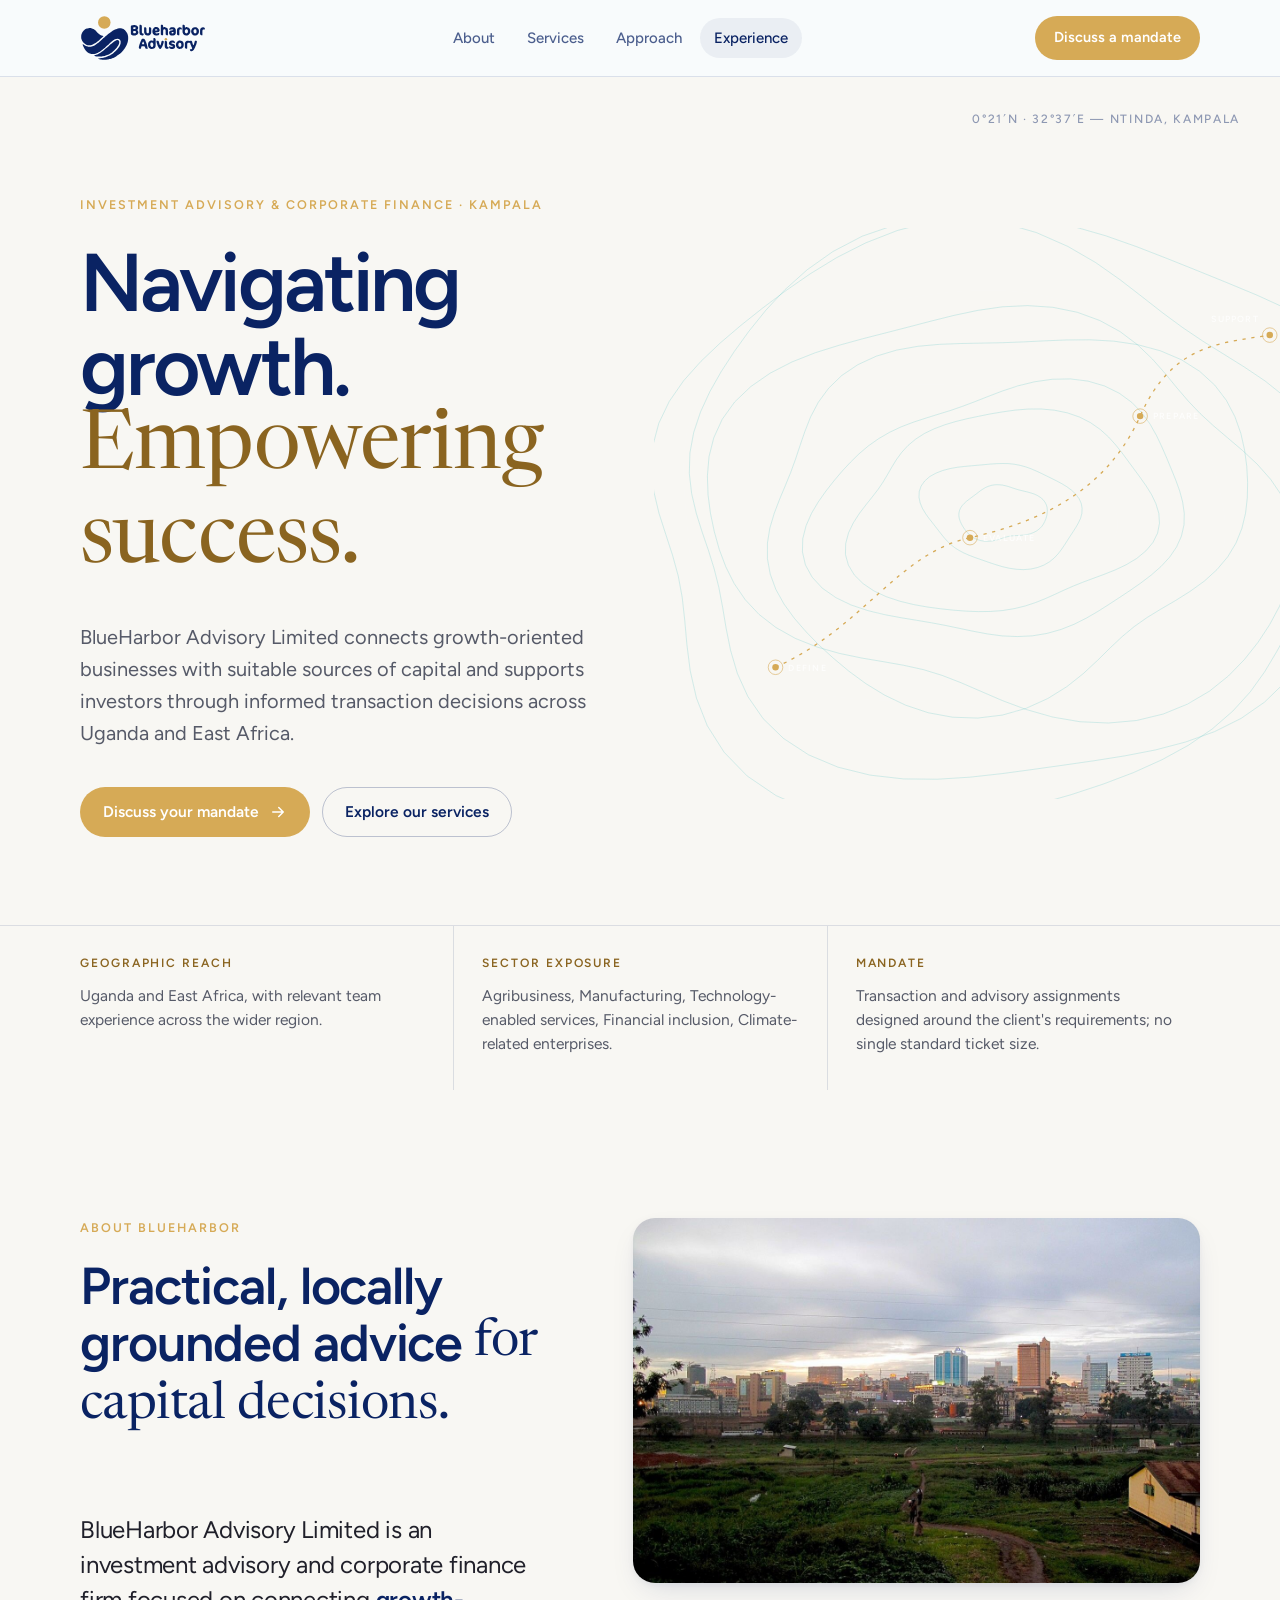
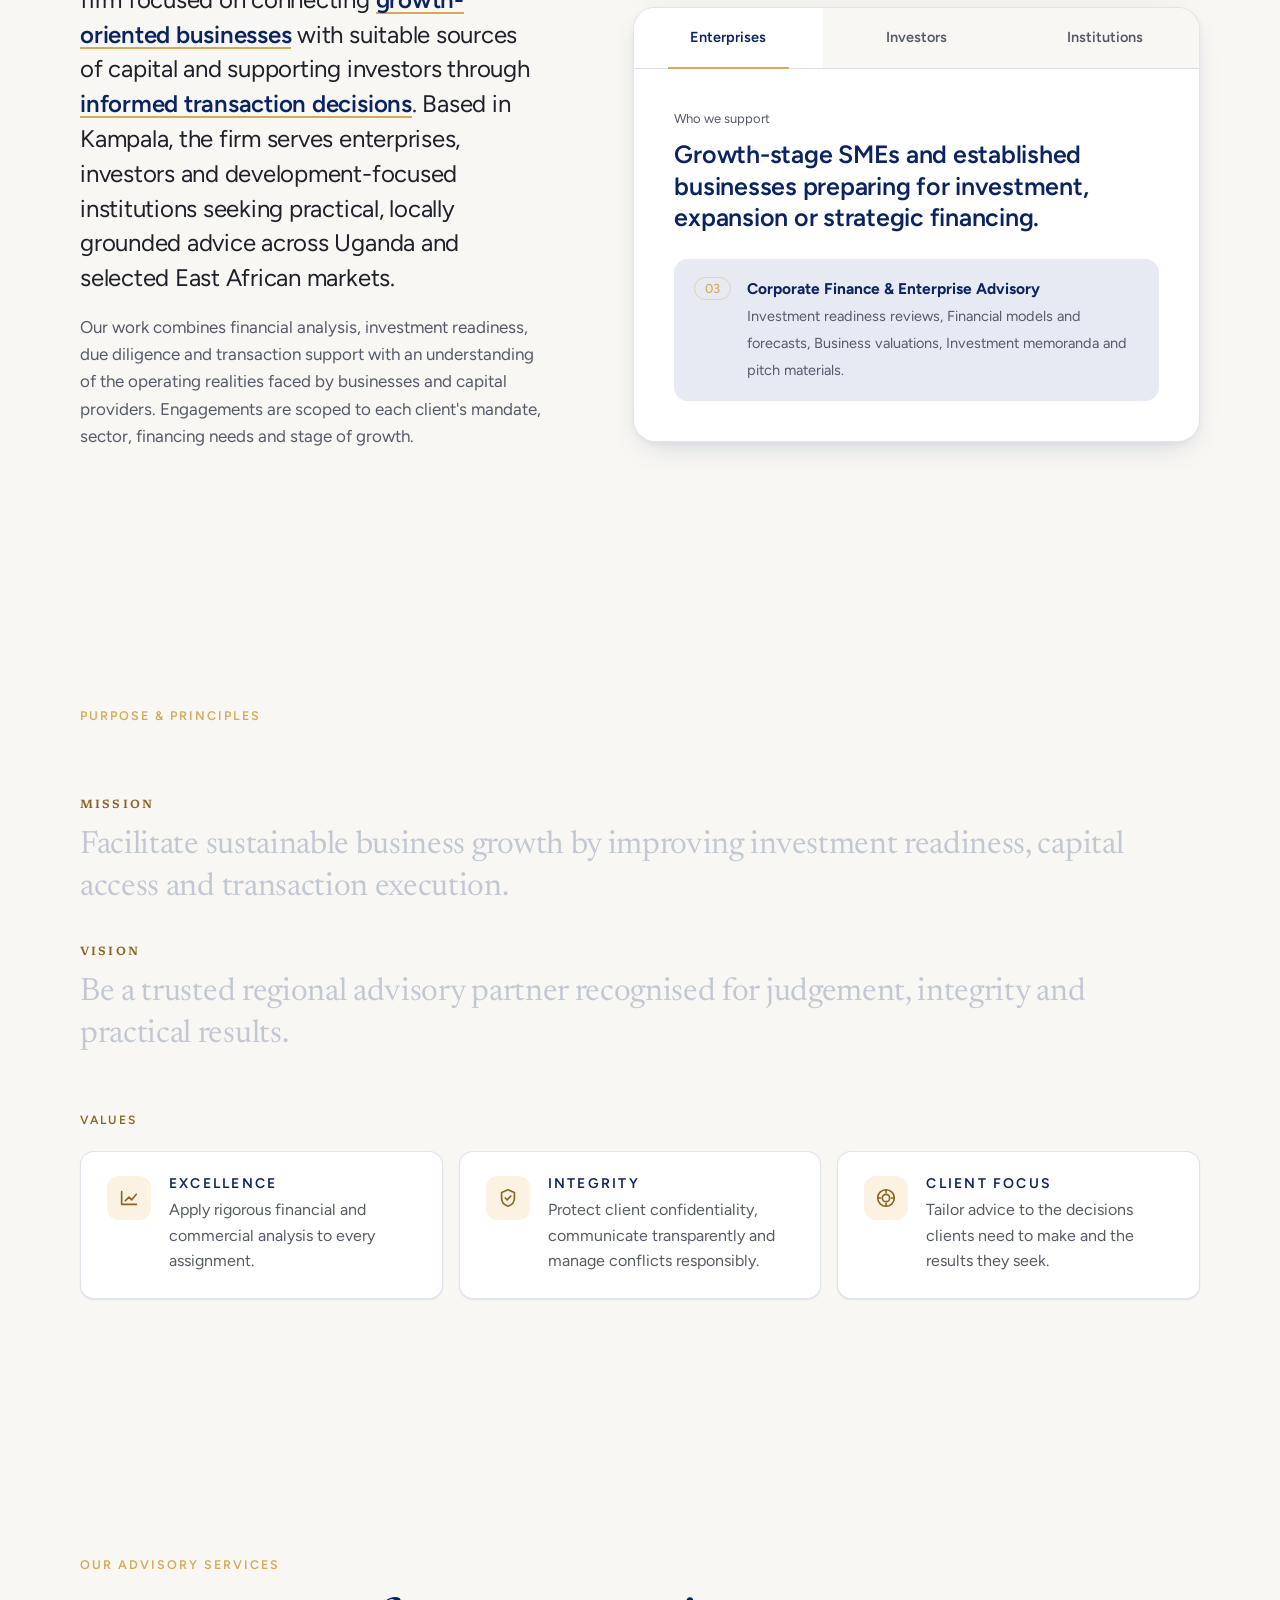
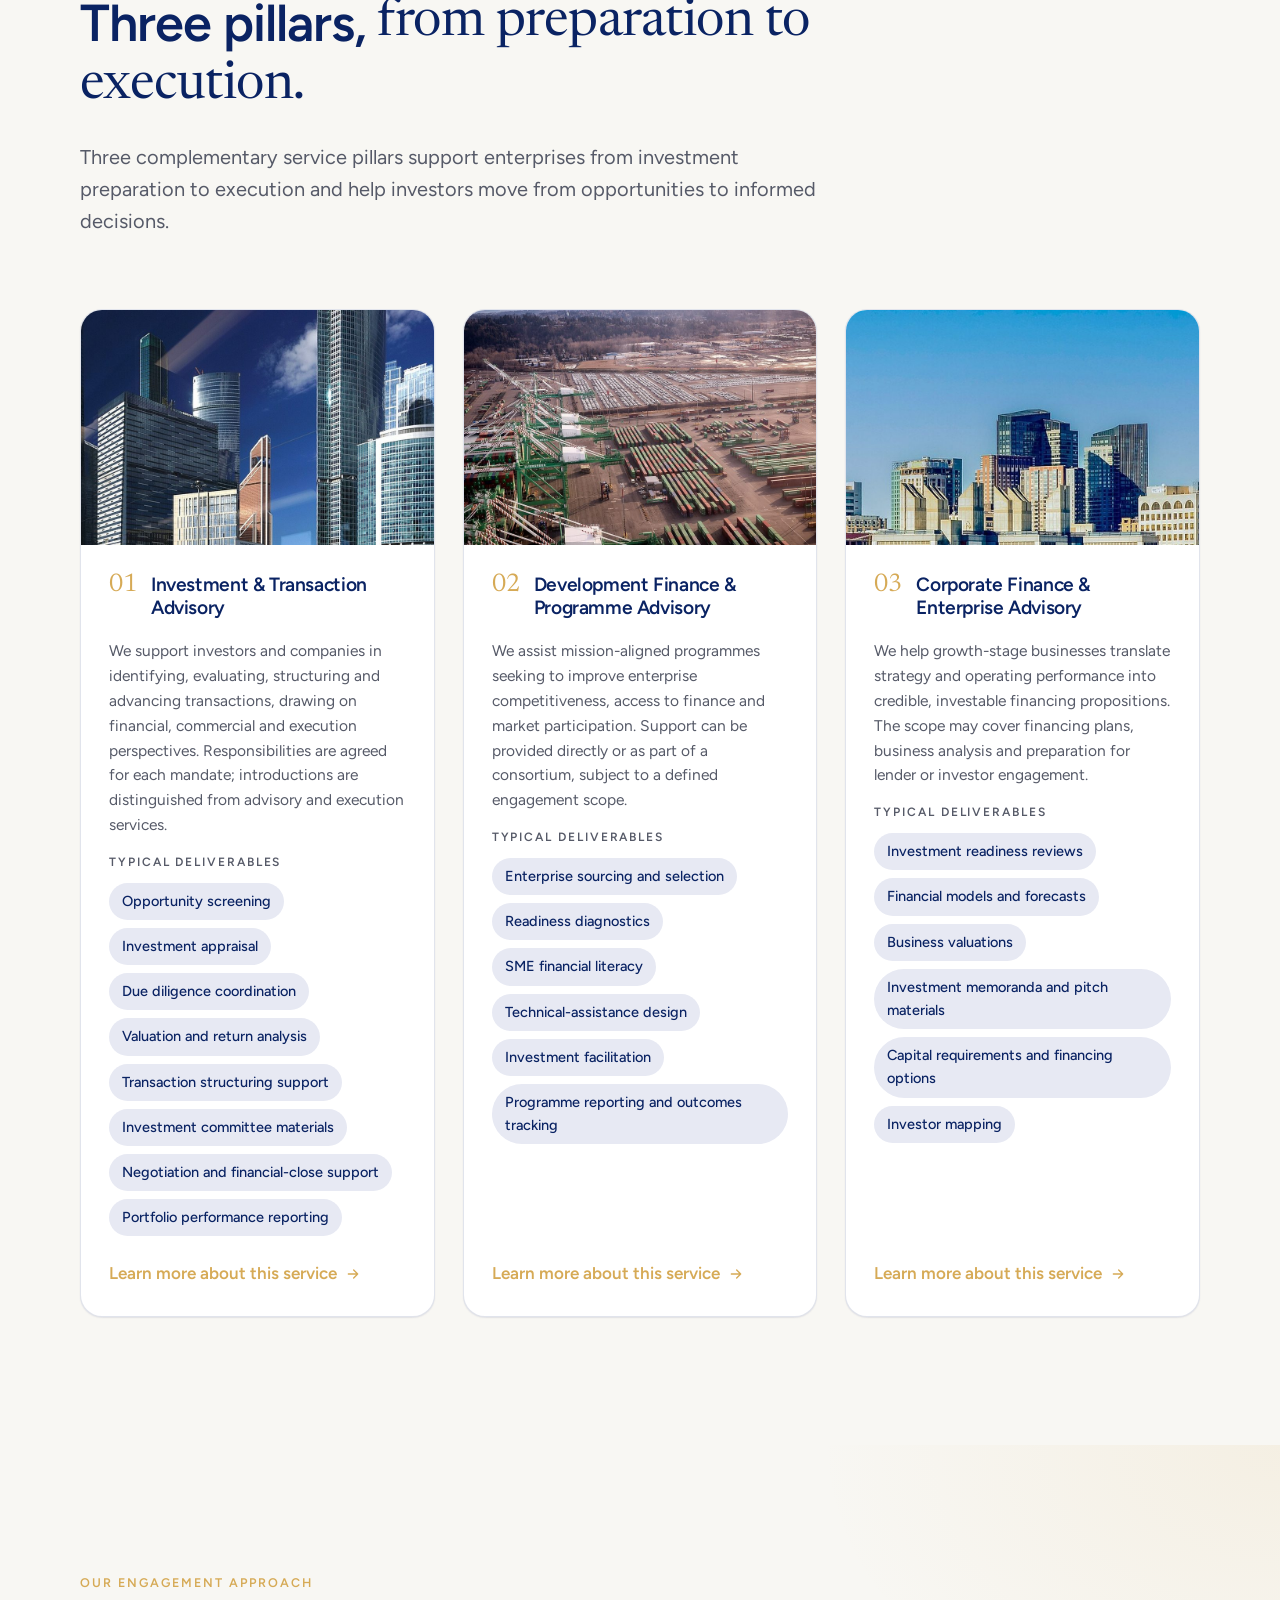
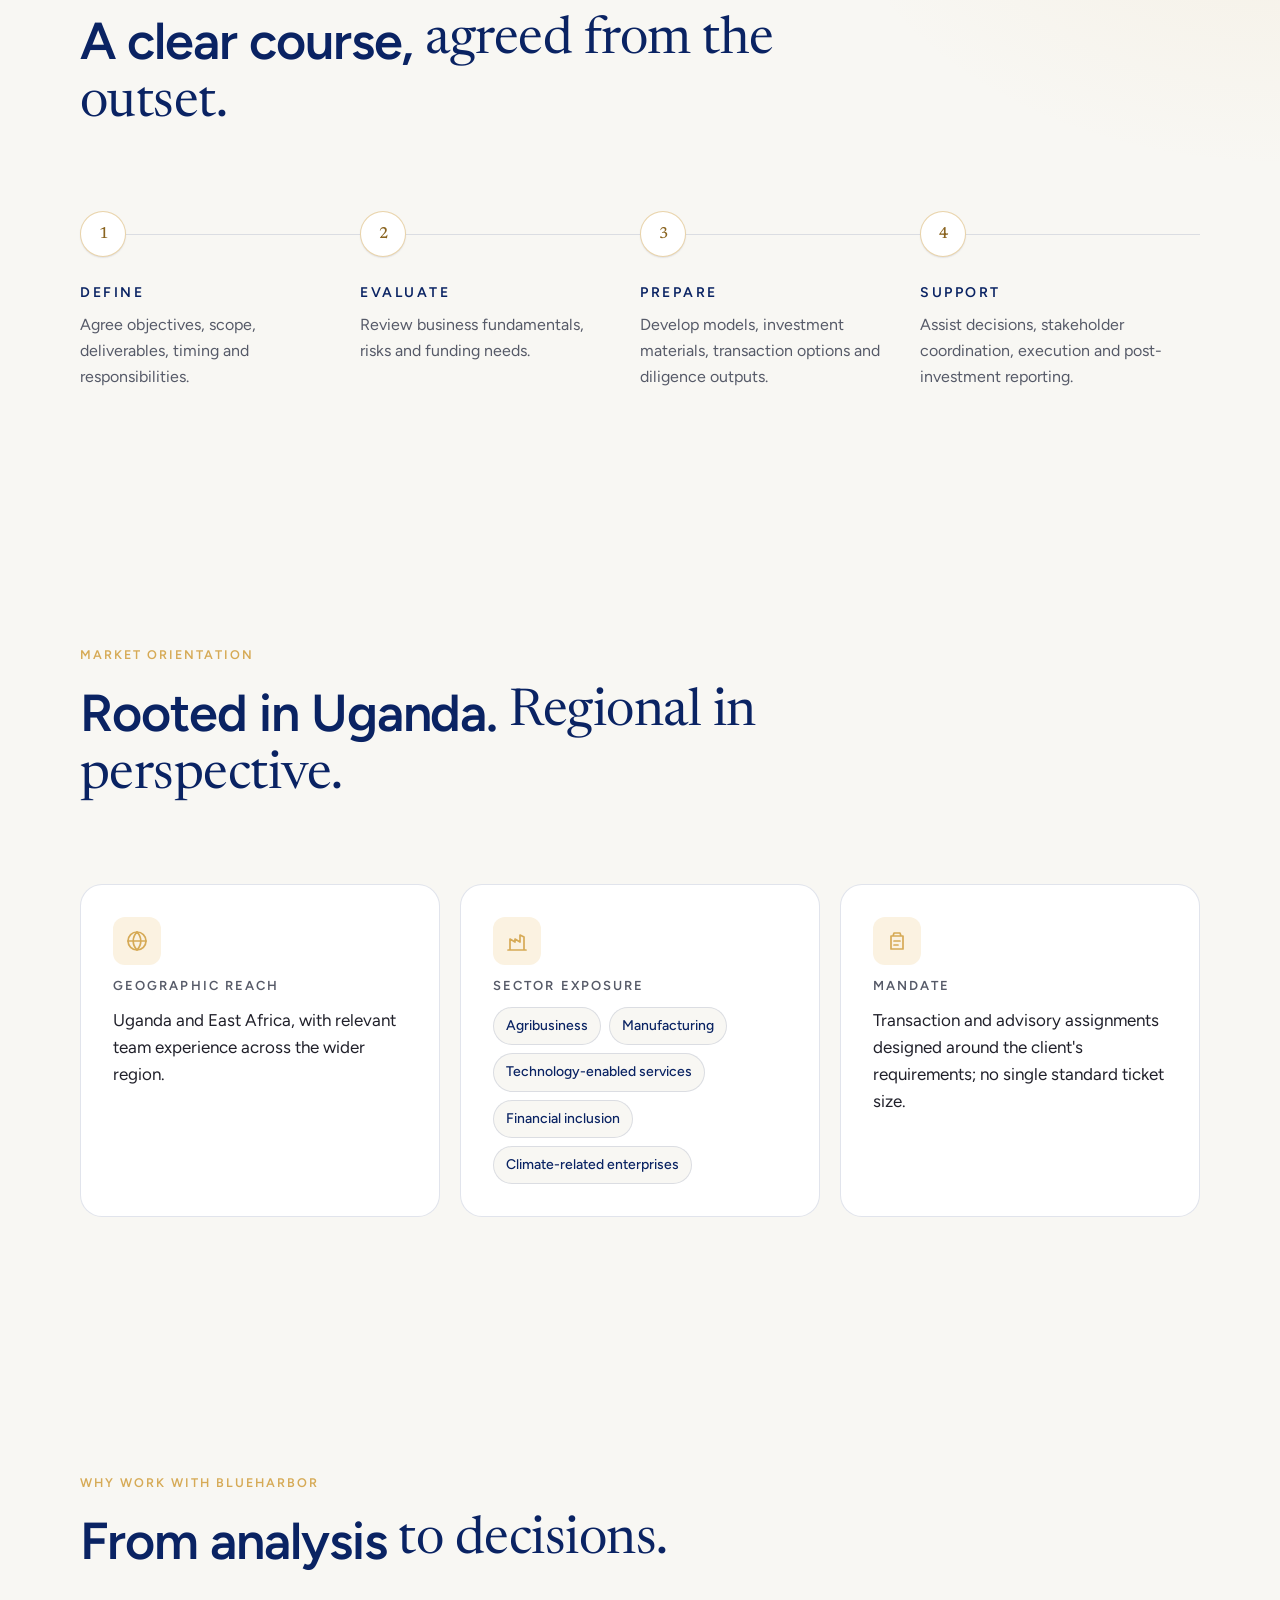
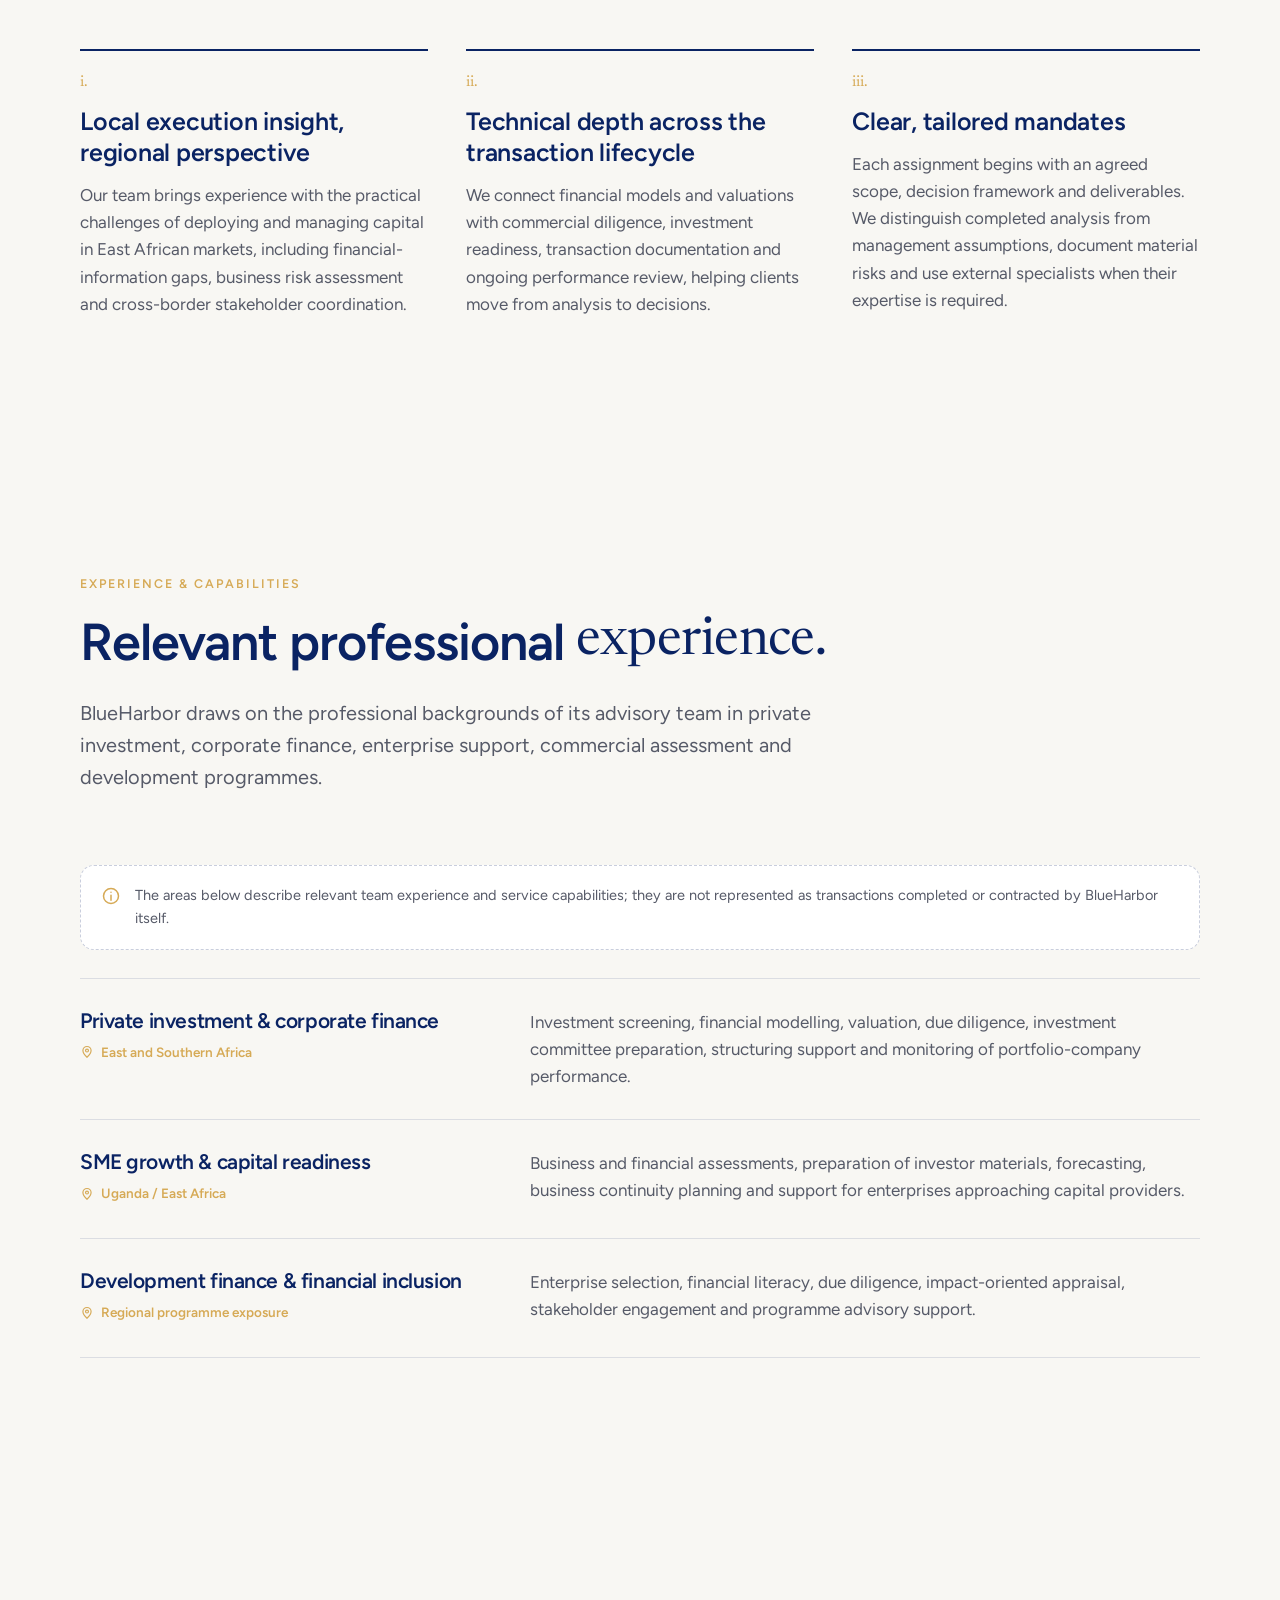
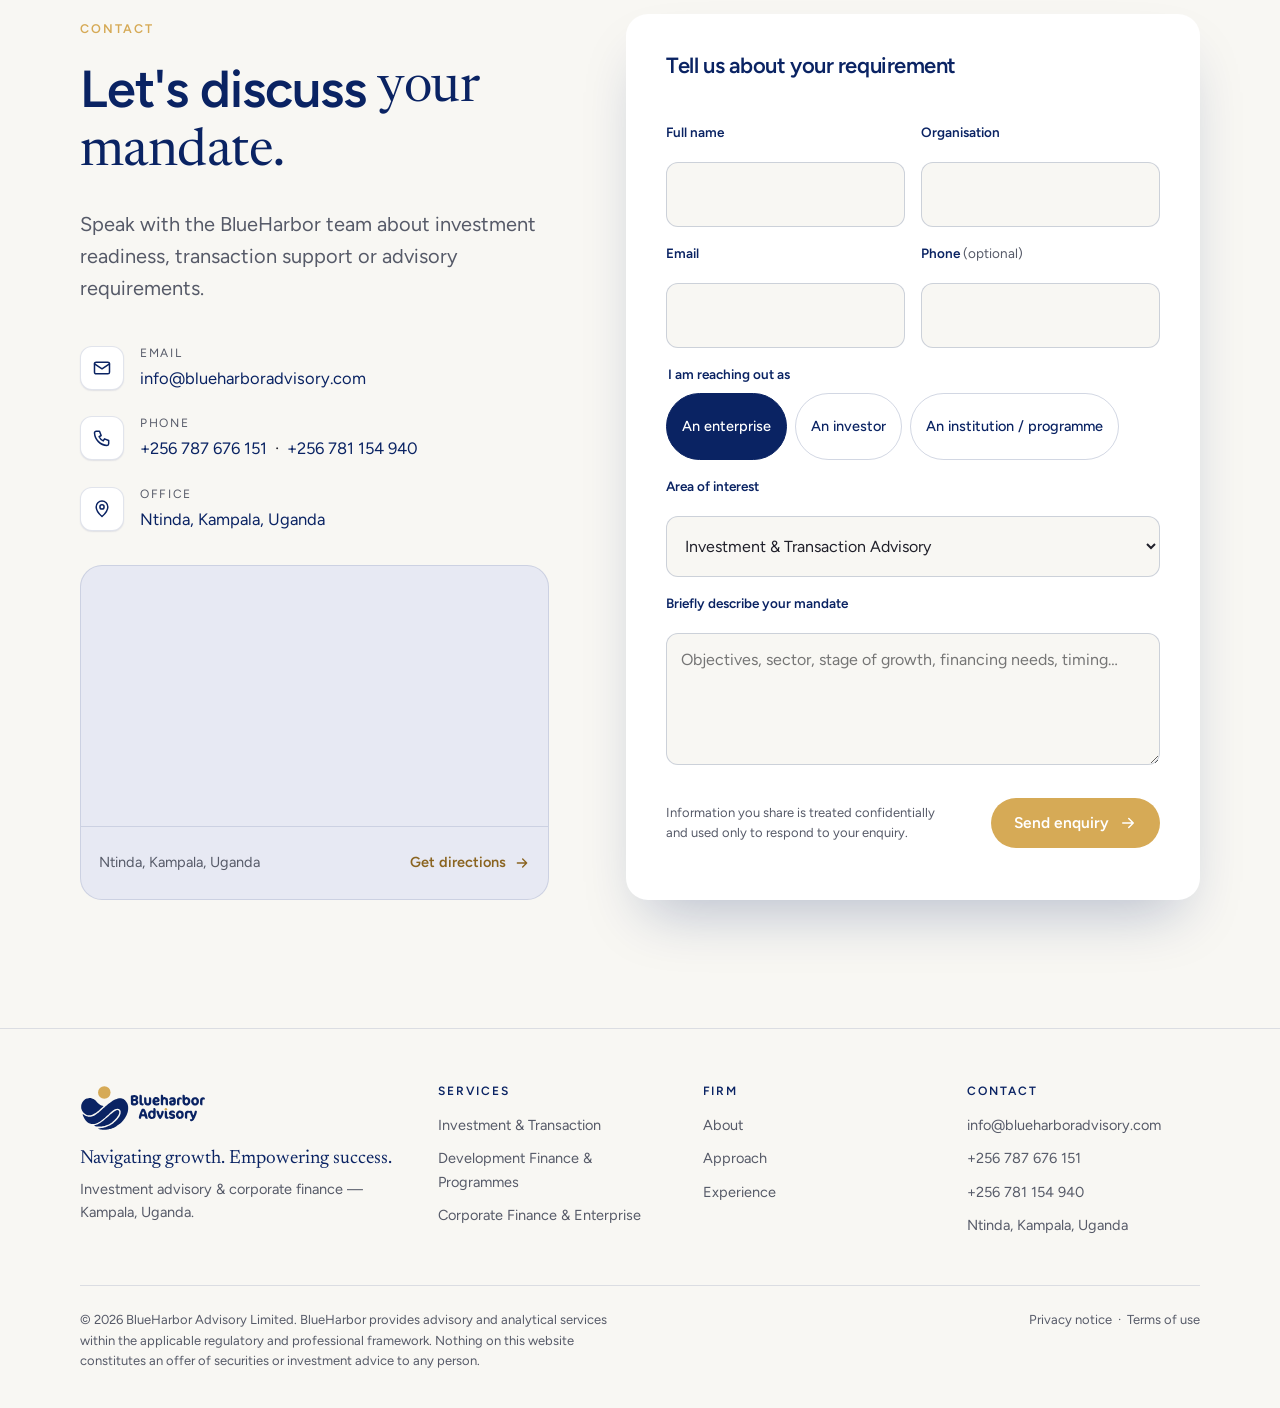
==== index.html @ 581a24ed "Show the About photo in the home page's About section too The image had only been added to /about.ht" ====
<!doctype html>
<html lang="en-UG">
<head>
<meta charset="utf-8">
<meta name="viewport" content="width=device-width, initial-scale=1, viewport-fit=cover">
<meta name="format-detection" content="telephone=no">
<title>BlueHarbor Advisory — Investment Advisory &amp; Corporate Finance, Kampala</title>
<meta name="description" content="BlueHarbor Advisory Limited connects growth-oriented businesses with suitable sources of capital and supports investors through informed transaction decisions across Uganda and East Africa.">
<link rel="canonical" href="https://blueharboradvisory.com/">
<meta name="theme-color" content="#F8F7F3">
<link rel="icon" href="/favicon.ico" sizes="32x32">
<link rel="icon" type="image/svg+xml" href="/assets/brand/favicon.svg">
<link rel="icon" type="image/png" sizes="32x32" href="/assets/brand/favicon-32.png">
<link rel="apple-touch-icon" href="/assets/brand/apple-touch-icon.png">
<link rel="manifest" href="/site.webmanifest">
<meta property="og:type" content="website">
<meta property="og:site_name" content="BlueHarbor Advisory Limited">
<meta property="og:title" content="BlueHarbor Advisory — Investment Advisory &amp; Corporate Finance, Kampala">
<meta property="og:description" content="BlueHarbor Advisory Limited connects growth-oriented businesses with suitable sources of capital and supports investors through informed transaction decisions across Uganda and East Africa.">
<meta property="og:url" content="https://blueharboradvisory.com/">
<meta property="og:image" content="https://blueharboradvisory.com/assets/brand/og-image.png">
<meta property="og:locale" content="en_UG">
<meta name="twitter:card" content="summary_large_image">
<meta name="twitter:title" content="BlueHarbor Advisory — Investment Advisory &amp; Corporate Finance, Kampala">
<meta name="twitter:description" content="BlueHarbor Advisory Limited connects growth-oriented businesses with suitable sources of capital and supports investors through informed transaction decisions across Uganda and East Africa.">
<meta name="twitter:image" content="https://blueharboradvisory.com/assets/brand/og-image.png">
<link rel="preconnect" href="https://fonts.googleapis.com">
<link rel="preconnect" href="https://fonts.gstatic.com" crossorigin>
<link href="https://fonts.googleapis.com/css2?family=Figtree:wght@400;500;600;700&family=Newsreader:ital,opsz,wght@0,6..72,400;0,6..72,500;1,6..72,400;1,6..72,500&display=swap" rel="stylesheet">
<link rel="stylesheet" href="/css/styles.css">
<script type="application/ld+json">{"@context": "https://schema.org", "@type": "FinancialService", "name": "BlueHarbor Advisory Limited", "alternateName": "BlueHarbor Advisory", "url": "https://blueharboradvisory.com/", "logo": "https://blueharboradvisory.com/assets/brand/logo-mark.svg", "image": "https://blueharboradvisory.com/assets/brand/og-image.png", "description": "BlueHarbor Advisory Limited connects growth-oriented businesses with suitable sources of capital and supports investors through informed transaction decisions across Uganda and East Africa.", "email": "info@blueharboradvisory.com", "telephone": "+256 787 676 151", "address": {"@type": "PostalAddress", "addressLocality": "Ntinda, Kampala", "addressCountry": "UG"}, "areaServed": ["Uganda", "East Africa"]}</script>
<script>document.documentElement.classList.add('js-early')</script>
</head>
<body>
<a href="#main" class="skip">Skip to content</a>
<div class="scroll-progress" aria-hidden="true"></div>
<button class="to-top" id="toTop" aria-label="Back to top"><svg viewBox="0 0 24 24" fill="none" stroke="currentColor" stroke-width="2" stroke-linecap="round" stroke-linejoin="round"><path d="M12 19V5M6 11l6-6 6 6"/></svg></button>

<header class="nav" id="nav" data-solid="false">
  <div class="container nav-inner">
    <a href="#top" class="logo" aria-label="BlueHarbor Advisory — home">
      <svg class="logo-lockup" aria-hidden="true" xmlns="http://www.w3.org/2000/svg" viewBox="101.0 31.0 867.0 316.0"><path d="M253.25 338.51C252.49 338.39 251.48 338.16 251.00 338.00C250.52 337.84 248.83 337.62 247.25 337.50C245.32 337.36 243.02 336.96 240.25 336.27C237.98 335.71 235.87 335.25 235.55 335.25C235.24 335.25 234.00 335.02 232.80 334.73C226.30 333.18 225.75 332.96 225.75 331.88C225.75 330.54 227.44 329.84 231.25 329.61C232.69 329.52 234.31 329.34 234.85 329.21C235.39 329.07 237.58 328.75 239.73 328.50C244.38 327.95 246.54 327.63 249.88 326.98C251.25 326.71 252.83 326.50 253.39 326.50C253.94 326.50 255.35 326.16 256.51 325.75C257.67 325.35 258.98 325.01 259.41 325.00C259.84 325.00 260.62 324.85 261.16 324.66C261.69 324.47 262.69 324.24 263.38 324.14C265.46 323.83 269.72 322.78 272.50 321.88C273.94 321.41 276.02 320.78 277.12 320.48C283.54 318.73 300.92 311.51 304.51 309.10C305.12 308.69 307.06 307.65 308.81 306.78C312.71 304.86 325.31 296.55 329.38 293.21C330.20 292.53 331.89 291.15 333.14 290.14C335.58 288.16 344.43 279.83 347.51 276.60C348.55 275.51 350.75 273.22 352.40 271.50C354.05 269.78 356.21 267.31 357.21 266.00C358.20 264.69 359.60 262.94 360.32 262.11C369.49 251.47 377.41 236.82 379.78 226.08C380.39 223.34 380.56 213.59 380.02 212.18C379.88 211.80 379.59 210.75 379.38 209.85C378.88 207.70 376.59 203.26 375.04 201.43C370.70 196.29 365.16 193.87 357.75 193.88C348.26 193.89 334.06 200.13 325.01 208.27C323.70 209.45 321.99 210.91 321.22 211.52C318.94 213.32 311.32 219.95 308.75 222.38C307.43 223.61 304.73 226.09 302.74 227.88C300.76 229.66 297.44 232.76 295.38 234.77C293.31 236.77 291.01 238.90 290.25 239.51C289.49 240.11 286.96 242.41 284.62 244.62C282.29 246.83 279.19 249.64 277.75 250.87C276.31 252.09 274.11 254.07 272.88 255.26C271.64 256.45 269.98 257.90 269.18 258.47C268.39 259.05 267.21 259.99 266.56 260.57C265.91 261.15 264.25 262.52 262.87 263.61C261.50 264.70 259.31 266.44 258.00 267.49C256.69 268.54 255.01 269.84 254.25 270.38C253.49 270.92 252.06 272.01 251.06 272.80C248.36 274.93 239.61 280.91 236.68 282.62C235.27 283.45 233.50 284.53 232.75 285.02C231.99 285.52 230.25 286.53 228.88 287.26C227.50 287.99 225.42 289.14 224.25 289.80C223.08 290.47 221.23 291.36 220.14 291.78C219.04 292.20 217.30 292.97 216.26 293.49C211.69 295.76 204.01 298.16 199.75 298.63C198.86 298.73 197.32 299.01 196.33 299.26C193.61 299.95 179.97 299.80 177.38 299.05C176.41 298.78 174.56 298.30 173.25 298.00C167.98 296.77 159.54 292.65 155.39 289.28C154.44 288.51 152.98 287.32 152.14 286.64C149.23 284.29 146.83 282.00 145.11 279.95C144.16 278.82 142.58 277.04 141.61 276.01C140.64 274.97 139.41 273.45 138.89 272.63C138.36 271.80 137.45 270.54 136.86 269.81C136.27 269.09 134.57 266.53 133.08 264.12C129.46 258.25 129.09 257.60 128.49 256.00C128.21 255.24 127.12 253.05 126.07 251.12C124.40 248.04 122.96 244.77 119.86 237.00C118.78 234.29 118.75 233.21 119.73 232.23C120.92 231.04 122.10 231.42 125.03 233.95C130.16 238.38 140.69 244.24 146.93 246.13C150.31 247.16 155.74 248.50 156.54 248.50C156.86 248.50 158.03 248.73 159.12 249.00C164.89 250.42 178.00 248.95 187.00 245.86C193.20 243.74 201.63 239.63 206.50 236.37C208.49 235.03 211.12 233.26 212.34 232.44C215.43 230.37 222.05 225.51 224.00 223.89C224.89 223.14 226.09 222.20 226.65 221.79C227.22 221.38 228.40 220.38 229.28 219.57C230.16 218.76 231.61 217.49 232.50 216.76C233.39 216.02 235.25 214.38 236.62 213.11C238.00 211.85 239.97 210.13 241.00 209.31C242.03 208.48 243.49 207.16 244.25 206.38C245.45 205.12 251.02 200.19 257.93 194.25C259.14 193.22 261.30 191.24 262.75 189.85C264.19 188.46 266.74 186.19 268.40 184.80C270.07 183.41 272.75 181.03 274.36 179.51C275.98 177.99 277.40 176.75 277.53 176.75C277.66 176.75 279.14 175.42 280.82 173.81C282.50 172.19 284.76 170.21 285.83 169.41C286.91 168.62 288.43 167.38 289.21 166.66C289.99 165.95 291.56 164.64 292.71 163.74C297.03 160.38 297.77 159.79 299.42 158.33C300.36 157.51 302.98 155.51 305.25 153.88C307.52 152.25 310.62 149.99 312.14 148.85C313.66 147.71 315.80 146.26 316.89 145.62C317.98 144.97 319.49 143.99 320.25 143.42C321.51 142.48 323.35 141.31 328.89 137.92C331.83 136.12 336.37 133.61 338.50 132.59C346.45 128.81 346.87 128.63 352.62 126.59C357.31 124.93 365.37 122.99 369.62 122.50C375.14 121.86 377.21 121.76 379.15 122.01C380.24 122.15 382.02 122.38 383.12 122.52C389.97 123.40 399.74 127.20 403.75 130.54C404.23 130.94 405.41 131.90 406.38 132.68C408.59 134.46 413.25 139.19 414.57 141.00C415.13 141.76 416.16 142.99 416.87 143.75C418.69 145.70 422.50 151.21 422.50 151.90C422.50 151.98 423.18 153.26 424.01 154.75C427.04 160.19 428.10 163.18 431.01 174.50C432.43 180.00 432.47 197.94 431.08 204.88C430.86 205.97 430.54 207.72 430.37 208.75C429.86 211.84 429.28 214.47 428.48 217.38C428.06 218.89 427.50 220.97 427.22 222.00C426.94 223.03 426.12 225.28 425.39 227.00C424.65 228.72 423.55 231.42 422.93 233.01C420.56 239.11 417.79 244.72 414.13 250.88C413.48 251.97 412.21 254.11 411.31 255.62C409.74 258.28 406.48 262.86 402.70 267.72C401.69 269.00 400.02 271.17 398.98 272.53C395.66 276.87 378.17 294.69 375.00 296.97C374.38 297.42 372.86 298.67 371.62 299.75C367.19 303.63 358.18 309.94 351.39 313.92C348.91 315.38 346.43 316.88 345.88 317.25C345.32 317.62 343.52 318.63 341.88 319.49C340.23 320.36 338.03 321.54 337.00 322.13C335.97 322.72 333.94 323.62 332.50 324.13C331.06 324.64 329.14 325.43 328.25 325.87C327.36 326.32 325.61 327.05 324.38 327.50C323.14 327.94 321.17 328.71 320.00 329.19C317.36 330.28 314.34 331.21 308.88 332.61C306.54 333.21 304.30 333.83 303.91 333.98C303.21 334.25 300.15 334.94 295.00 336.00C293.56 336.29 291.52 336.75 290.48 337.02C289.44 337.28 287.81 337.50 286.86 337.50C285.90 337.50 284.23 337.73 283.12 338.00C280.91 338.55 256.19 338.97 253.25 338.51Z M225.88 316.49C222.27 316.38 219.77 316.18 218.62 315.91C217.66 315.69 216.31 315.51 215.62 315.50C214.94 315.50 213.97 315.39 213.48 315.25C212.46 314.96 207.90 314.10 205.51 313.73C203.09 313.36 199.31 312.05 198.87 311.42C197.57 309.57 199.08 308.24 203.62 307.25C205.00 306.95 206.83 306.42 207.69 306.08C208.55 305.74 210.63 304.98 212.31 304.38C222.65 300.72 236.09 293.60 246.50 286.25C248.77 284.65 251.19 282.96 251.88 282.50C252.56 282.03 254.26 280.74 255.65 279.61C257.04 278.49 258.73 277.20 259.40 276.75C260.07 276.29 261.30 275.34 262.12 274.63C262.95 273.92 264.07 273.02 264.62 272.62C265.18 272.23 266.36 271.27 267.25 270.50C268.14 269.72 269.55 268.60 270.38 268.01C271.20 267.41 272.61 266.23 273.50 265.39C274.39 264.54 276.31 262.91 277.75 261.75C280.82 259.30 285.30 255.40 286.38 254.25C286.79 253.81 288.02 252.76 289.12 251.93C290.23 251.10 291.80 249.84 292.62 249.14C293.45 248.44 294.64 247.46 295.26 246.96C295.88 246.46 297.69 244.83 299.28 243.34C300.87 241.85 302.89 240.09 303.77 239.44C304.65 238.78 306.39 237.32 307.63 236.19C309.83 234.18 311.76 232.54 315.71 229.31C316.76 228.44 318.37 227.06 319.29 226.24C320.20 225.42 321.89 224.05 323.04 223.19C326.74 220.40 328.34 219.15 329.49 218.09C333.25 214.67 344.34 207.57 348.79 205.73C358.52 201.72 365.51 203.31 369.18 210.40C370.52 212.97 370.84 214.94 370.69 219.61C370.54 224.55 369.05 229.75 366.26 235.12C364.57 238.38 359.86 246.03 358.49 247.77C357.49 249.02 355.06 252.41 354.35 253.55C354.03 254.05 353.28 255.02 352.69 255.69C351.57 256.98 348.44 260.96 346.82 263.17C345.65 264.75 335.84 274.71 331.16 279.05C327.88 282.09 326.04 283.62 322.28 286.38C321.35 287.06 319.97 288.14 319.23 288.78C318.48 289.41 316.75 290.67 315.38 291.57C314.00 292.47 312.09 293.76 311.12 294.45C309.10 295.88 304.33 298.57 301.25 300.02C300.08 300.57 298.06 301.57 296.75 302.24C295.44 302.91 293.22 303.92 291.80 304.48C290.39 305.05 288.47 305.88 287.55 306.34C285.66 307.28 280.08 309.17 274.12 310.88C269.56 312.19 267.10 312.75 259.88 314.12C258.64 314.35 256.52 314.82 255.18 315.15C253.83 315.48 252.22 315.75 251.60 315.75C250.99 315.75 249.67 315.91 248.68 316.10C246.49 316.53 233.99 316.74 225.88 316.49Z M156.88 239.34C156.60 239.28 155.76 239.08 155.00 238.89C154.24 238.70 153.08 238.47 152.41 238.38C148.70 237.87 139.47 233.54 135.67 230.53C135.04 230.03 133.37 228.71 131.95 227.59C123.64 221.04 115.88 209.78 112.18 198.88C109.15 189.97 109.26 190.63 109.22 181.88C109.16 170.82 109.52 168.47 112.66 159.00C115.37 150.84 123.28 139.82 130.75 133.82C134.62 130.71 143.55 125.67 147.38 124.43C150.36 123.46 155.94 122.06 157.50 121.88C158.26 121.79 160.00 121.47 161.38 121.17C164.72 120.44 173.85 120.36 175.88 121.05C176.56 121.28 177.69 121.55 178.38 121.64C182.86 122.23 192.58 126.36 197.10 129.61C200.62 132.13 211.78 141.75 212.04 142.48C212.23 143.02 222.23 153.34 223.62 154.44C224.45 155.09 226.09 156.54 227.26 157.67C235.83 165.90 245.32 170.88 256.25 172.88C260.79 173.72 261.75 174.26 261.75 176.02C261.75 177.19 259.13 180.08 254.50 184.00C253.47 184.87 251.67 186.51 250.50 187.63C249.33 188.75 247.59 190.32 246.62 191.12C245.66 191.91 243.13 194.21 241.00 196.22C238.87 198.23 236.56 200.33 235.88 200.88C235.19 201.43 233.67 202.76 232.50 203.85C231.33 204.93 229.53 206.47 228.50 207.26C227.47 208.05 226.23 209.11 225.75 209.62C225.27 210.13 224.20 211.01 223.38 211.57C222.55 212.13 220.54 213.66 218.91 214.98C215.08 218.06 214.74 218.31 210.88 220.84C209.09 222.00 206.11 224.03 204.25 225.34C196.62 230.73 180.56 237.91 174.50 238.64C173.74 238.73 172.18 238.96 171.03 239.15C169.08 239.48 158.23 239.62 156.88 239.34Z M863.49 280.14C858.53 278.31 855.34 274.08 855.83 269.97C856.15 267.27 857.01 266.83 862.58 266.51C868.23 266.19 869.77 265.24 871.07 261.32C871.96 258.64 871.97 258.73 870.39 255.58C868.63 252.07 866.49 247.18 864.99 243.25C864.34 241.53 863.08 238.55 862.19 236.62C861.22 234.52 859.96 231.14 859.03 228.12C856.68 220.51 855.93 219.33 854.65 221.26C853.43 223.10 851.97 223.33 848.76 222.20C845.35 221.00 841.00 222.05 839.26 224.49C837.80 226.53 837.68 228.02 837.65 244.75C837.62 261.73 837.63 261.60 836.07 262.65C833.35 264.48 826.64 263.03 823.94 260.02C821.76 257.60 821.77 257.69 821.69 240.12C821.62 224.88 821.62 224.88 822.32 222.15C823.94 215.80 827.24 211.70 832.78 209.14C837.81 206.82 844.87 206.71 850.21 208.87L852.51 209.80L853.90 208.85C855.48 207.76 858.59 207.39 862.92 207.77C867.11 208.14 870.78 211.22 871.50 214.97C871.80 216.56 872.37 218.83 873.52 223.00C873.95 224.58 874.63 227.13 875.02 228.67C875.98 232.44 878.69 237.80 880.00 238.50C881.24 239.17 883.57 234.31 885.37 227.25C886.32 223.54 886.82 221.71 887.72 218.62C888.00 217.66 888.30 216.37 888.38 215.75C888.47 215.13 888.77 213.78 889.04 212.75C890.33 207.90 890.66 207.62 895.12 207.63C899.93 207.65 901.93 208.54 903.32 211.29C905.01 214.63 904.84 215.80 900.99 228.00C898.41 236.14 898.04 237.22 897.06 239.41C895.84 242.10 894.10 246.67 892.60 251.12C891.99 252.90 890.95 255.32 890.28 256.49C889.61 257.67 888.41 260.03 887.61 261.75C881.54 274.78 875.17 280.54 866.88 280.48C865.48 280.47 863.98 280.32 863.49 280.14Z M588.11 263.76C578.51 260.96 572.36 254.85 569.62 245.40C568.51 241.56 568.23 238.67 568.41 233.00C568.76 221.71 573.30 213.45 581.50 209.14C586.54 206.49 594.39 205.77 599.00 207.53C604.96 209.81 605.25 209.41 605.25 198.73C605.25 191.74 605.37 190.92 606.54 190.16C608.70 188.76 615.11 190.05 617.75 192.42C621.27 195.59 621.57 199.19 620.98 231.38C620.74 244.75 620.44 246.90 618.14 252.11C616.56 255.68 612.80 259.61 609.10 261.54C603.73 264.35 593.74 265.41 588.11 263.76Z M727.75 264.25C720.44 263.29 714.80 259.49 713.74 254.84C713.21 252.53 713.01 248.21 713.39 247.31C714.07 245.66 715.38 245.69 718.79 247.41C721.08 248.56 722.26 248.90 727.18 249.78C733.85 250.97 738.52 249.56 738.49 246.38C738.48 245.14 736.90 243.29 735.54 242.90C733.81 242.41 730.42 241.67 728.70 241.39C719.40 239.92 714.40 236.59 712.36 230.50C710.47 224.84 712.39 218.04 717.24 213.30C720.31 210.30 721.54 209.57 726.25 207.98C733.51 205.53 741.31 205.97 747.32 209.17C751.71 211.51 754.12 216.13 753.68 221.36C753.42 224.57 752.43 225.25 749.80 224.05C746.89 222.72 744.93 222.02 743.12 221.65C742.16 221.46 740.53 221.11 739.50 220.88C733.69 219.56 727.23 222.31 728.47 225.56C728.97 226.85 731.88 228.08 735.39 228.49C739.84 229.02 743.23 230.00 747.14 231.91C755.67 236.06 757.79 248.44 751.42 256.89C747.10 262.63 737.67 265.56 727.75 264.25Z M782.25 264.32C771.86 262.51 763.46 254.74 760.96 244.62C760.23 241.67 760.15 231.25 760.83 227.80C762.35 220.11 768.17 212.51 775.12 209.12C782.98 205.28 794.33 205.72 801.35 210.13C811.82 216.71 815.90 228.66 812.84 243.84C810.90 253.49 803.36 261.57 794.49 263.51C790.26 264.44 784.93 264.79 782.25 264.32Z M650.41 263.72C646.97 263.22 643.33 259.38 640.00 252.74C639.27 251.30 638.13 249.15 637.46 247.95C636.79 246.76 635.78 244.58 635.23 243.11C634.68 241.63 634.06 240.10 633.85 239.71C633.49 239.00 632.39 235.89 629.49 227.38C628.07 223.21 627.24 219.99 626.63 216.25C626.46 215.22 626.17 213.52 625.99 212.48C625.62 210.31 625.98 209.13 627.33 208.14C628.42 207.34 635.46 207.40 637.57 208.22C640.88 209.52 643.09 212.67 643.73 217.00C644.17 219.99 644.99 223.26 647.38 231.50C648.67 235.95 650.81 240.00 651.88 240.00C652.96 240.00 655.31 235.83 656.16 232.40C656.36 231.56 656.97 229.47 657.50 227.75C659.16 222.39 660.02 219.20 660.39 217.00C660.59 215.83 660.92 214.14 661.12 213.25C661.32 212.36 661.49 211.34 661.50 211.00C661.51 209.16 663.23 207.87 665.96 207.63C671.08 207.20 674.97 208.62 675.98 211.31C676.45 212.56 676.40 217.91 675.90 220.12C673.06 232.57 664.67 252.05 658.70 260.05C655.73 264.03 654.93 264.39 650.41 263.72Z M558.46 263.38C551.89 262.27 549.04 259.48 548.49 253.60C548.04 248.90 546.69 246.94 543.68 246.63C540.06 246.25 524.40 246.59 523.68 247.07C522.84 247.62 522.06 249.11 521.87 250.54C521.79 251.14 521.51 252.69 521.25 254.00C520.99 255.31 520.66 256.99 520.51 257.75C519.66 262.10 518.15 263.35 513.76 263.35C509.75 263.34 507.86 262.44 506.31 259.79C505.06 257.66 505.14 251.82 506.48 246.35C508.47 238.29 509.50 234.61 510.39 232.38C510.89 231.14 512.00 228.04 512.86 225.50C514.85 219.63 515.71 217.46 518.32 211.75C524.27 198.74 523.64 199.94 526.33 196.57C528.72 193.58 529.70 193.29 535.88 193.70C540.60 194.02 541.60 194.42 544.39 197.06C545.56 198.17 546.90 199.72 547.37 200.52C549.00 203.30 553.88 214.97 555.62 220.25C556.23 222.11 557.35 225.38 558.10 227.52C558.84 229.67 559.75 232.70 560.10 234.27C560.80 237.34 561.35 239.40 562.38 242.75C563.15 245.29 563.94 248.92 564.27 251.50C564.40 252.53 564.72 254.22 564.98 255.25C566.18 259.95 566.19 261.50 565.05 262.56C563.73 263.78 562.08 263.99 558.46 263.38Z M696.38 263.51C690.63 262.67 685.59 258.07 684.16 252.38C683.08 248.02 683.08 212.54 684.16 210.32C686.08 206.41 694.29 208.03 697.43 212.94C699.38 216.00 699.32 215.46 699.42 231.12C699.51 246.28 699.54 246.76 700.23 247.91C700.80 248.84 703.73 250.15 706.09 250.53C708.97 250.99 709.38 251.59 709.37 255.38C709.35 259.53 708.16 261.72 705.25 262.98C703.82 263.59 698.97 263.88 696.38 263.51Z M598.60 250.23C600.03 249.83 602.07 247.67 603.13 245.44C604.87 241.79 605.24 232.28 603.80 228.55C601.64 222.97 598.67 220.64 593.75 220.63C588.69 220.62 585.70 223.88 584.27 230.95C583.78 233.34 584.20 239.01 584.97 240.44C585.12 240.72 585.54 241.78 585.91 242.79C587.15 246.25 589.74 249.03 592.72 250.13C593.83 250.54 597.27 250.59 598.60 250.23Z M791.87 248.88C795.30 247.18 797.36 242.57 797.30 236.70C797.19 225.77 794.47 221.96 786.50 221.58C781.66 221.35 779.77 222.72 777.94 227.77C775.52 234.49 776.77 243.71 780.58 247.15C782.85 249.21 783.83 249.53 787.62 249.45C790.26 249.39 791.06 249.28 791.87 248.88Z M539.37 232.24C542.99 231.71 543.07 230.92 540.26 223.64C539.73 222.26 538.87 219.79 538.35 218.16C535.79 210.13 534.15 210.66 530.24 220.75C526.69 229.89 526.61 231.78 529.76 232.24C531.76 232.53 537.36 232.53 539.37 232.24Z M563.75 172.32C551.07 170.14 545.04 164.80 542.22 153.25C541.52 150.38 541.52 150.38 541.49 134.71C541.47 117.86 541.49 117.59 542.76 116.36C543.54 115.62 543.54 115.62 546.96 115.63C551.04 115.63 552.69 116.22 554.92 118.44C557.46 120.99 557.35 120.31 557.52 134.62C557.66 146.22 557.71 147.28 558.20 149.32C559.55 154.88 561.78 157.04 566.38 157.21C570.11 157.35 572.06 156.08 573.79 152.38C574.61 150.62 574.61 150.62 574.74 134.25C574.90 115.89 574.82 116.61 576.69 115.83C578.27 115.17 583.53 115.46 585.14 116.30C587.15 117.35 588.88 119.07 589.80 120.95C590.62 122.61 590.62 122.61 590.62 137.37C590.62 153.50 590.63 153.40 588.76 158.85C586.62 165.08 579.77 170.83 573.40 171.77C572.42 171.92 570.95 172.14 570.12 172.26C568.62 172.49 564.92 172.53 563.75 172.32Z M623.25 172.24C610.03 170.11 601.51 162.58 598.88 150.69C598.07 147.05 598.45 138.20 599.58 134.23C601.07 128.99 602.13 126.88 605.01 123.38C614.49 111.86 633.27 110.95 642.86 121.55C644.54 123.41 647.14 128.36 647.37 130.16C647.45 130.83 647.69 132.07 647.89 132.93C648.57 135.85 647.87 140.54 646.36 143.15C644.35 146.65 638.89 149.30 633.03 149.63C631.71 149.71 629.84 149.88 628.88 150.02C627.91 150.16 625.33 150.36 623.12 150.48C617.45 150.78 616.33 151.39 617.38 153.60C619.95 159.01 633.82 159.88 641.53 155.13C644.98 153.00 646.43 154.27 646.19 159.21C645.91 165.05 642.23 169.34 636.25 170.82C630.59 172.21 626.11 172.70 623.25 172.24Z M829.75 172.31C818.36 171.41 809.36 163.49 806.01 151.43C805.21 148.54 805.12 100.82 805.91 99.46C807.09 97.44 810.79 96.98 814.92 98.34C819.51 99.85 821.16 103.00 821.47 110.88C821.74 117.54 821.97 117.78 826.38 116.04C831.13 114.16 832.80 113.89 836.90 114.37C845.11 115.33 850.68 119.15 855.47 127.10C860.86 136.05 860.67 147.53 854.93 158.88C852.06 164.55 843.68 170.90 838.12 171.61C837.44 171.69 836.37 171.87 835.75 171.99C834.37 172.27 831.27 172.44 829.75 172.31Z M888.25 172.24C883.67 171.79 882.32 171.34 877.38 168.61C871.43 165.34 866.57 158.07 864.90 149.96C864.16 146.34 864.70 138.21 866.00 133.62C869.24 122.13 877.25 115.55 889.33 114.46C900.98 113.41 909.29 117.80 915.44 128.24C919.66 135.41 919.30 152.14 914.79 158.85C910.57 165.13 909.42 166.29 904.81 168.97C902.60 170.25 901.64 170.60 898.53 171.25C897.21 171.53 895.51 171.92 894.76 172.13C893.33 172.52 891.41 172.55 888.25 172.24Z M730.50 171.49C725.44 171.02 719.47 167.94 716.63 164.31C709.23 154.90 713.09 141.87 724.33 138.28C728.50 136.95 730.64 136.55 739.25 135.51C742.39 135.13 743.36 134.07 742.49 131.97C740.44 127.03 725.59 127.35 719.70 132.46C717.61 134.28 715.76 134.13 715.15 132.10C714.84 131.07 715.42 125.69 716.02 124.12C717.31 120.73 721.72 117.25 726.99 115.49C729.70 114.58 739.56 114.37 742.92 115.14C751.11 117.04 756.02 121.78 758.67 130.38C759.60 133.37 759.78 155.19 758.90 157.75C756.23 165.53 749.57 170.96 742.00 171.52C738.77 171.76 733.34 171.75 730.50 171.49Z M465.62 171.23C457.23 169.82 452.27 165.77 450.75 159.11C450.62 158.53 450.51 147.06 450.49 132.45C450.46 107.42 450.47 106.77 450.95 105.69C452.08 103.13 455.62 101.78 462.25 101.39C463.69 101.31 465.61 101.08 466.50 100.88C468.45 100.45 477.95 100.36 480.03 100.76C480.77 100.90 482.33 101.12 483.50 101.24C490.80 102.03 497.79 107.59 499.71 114.13C501.78 121.19 500.40 127.36 495.57 132.58C493.99 134.28 493.99 134.27 497.67 138.46C502.78 144.29 503.50 151.22 499.77 158.88C496.40 165.78 490.71 169.68 482.10 171.00C478.59 171.53 468.29 171.68 465.62 171.23Z M521.69 170.75C518.71 169.74 516.18 168.43 514.83 167.18C512.08 164.65 509.69 157.34 509.67 151.38C509.56 129.31 509.94 99.76 510.32 99.17C510.93 98.24 512.10 97.71 513.99 97.50C519.57 96.90 523.64 99.42 525.53 104.64C526.07 106.12 526.07 106.20 526.02 127.75C525.95 158.26 525.66 156.90 532.42 157.45C537.70 157.87 538.62 158.64 538.62 162.64C538.62 166.83 536.60 169.74 532.81 170.98C530.18 171.85 524.58 171.73 521.69 170.75Z M776.00 170.85C770.76 170.02 768.17 167.67 767.51 163.12C767.12 160.45 767.06 136.93 767.43 133.82C767.92 129.82 768.47 127.53 769.43 125.57C774.54 115.09 790.17 111.23 797.90 118.55C799.68 120.23 800.29 121.73 800.44 124.75C800.69 129.84 799.45 131.19 795.50 130.12C792.43 129.30 788.17 129.74 786.32 131.07C783.61 133.01 783.55 133.57 783.52 155.70C783.50 169.84 783.50 169.85 781.98 170.64C780.85 171.22 778.78 171.30 776.00 170.85Z M935.36 170.88C929.75 170.11 926.88 167.48 926.01 162.29C925.60 159.88 925.78 135.35 926.22 132.50C927.92 121.47 934.60 115.60 946.28 114.84C954.46 114.30 960.35 120.14 959.39 127.83C959.07 130.41 957.80 130.97 954.15 130.12C952.43 129.72 947.53 129.81 946.34 130.26C945.16 130.71 943.53 132.50 943.00 133.94C942.00 136.61 941.58 150.23 942.09 163.38C942.39 171.20 941.88 171.77 935.36 170.88Z M662.85 170.66C660.28 170.01 657.97 168.11 656.93 165.78C656.35 164.50 656.04 126.69 656.45 107.57C656.67 97.27 656.36 97.92 661.10 97.79C664.10 97.71 664.25 97.73 666.16 98.52C671.37 100.67 671.97 101.78 672.24 109.88C672.50 117.30 672.62 117.46 676.46 115.65C680.18 113.89 681.46 113.72 686.02 114.38C692.91 115.38 697.52 117.87 701.11 122.50C702.60 124.42 702.93 125.16 703.65 128.07C703.99 129.48 704.57 131.47 704.92 132.50C705.62 134.52 705.72 139.73 705.43 161.25C705.31 170.51 705.19 170.77 700.89 170.96C695.70 171.18 691.84 169.20 690.11 165.42C689.52 164.12 689.52 164.12 689.49 151.62C689.47 138.27 689.37 136.83 688.26 134.20C687.22 131.71 686.27 130.66 684.11 129.59C680.30 127.71 677.01 128.49 674.44 131.88C672.33 134.67 672.42 133.81 672.24 152.12C672.07 169.64 672.11 169.14 670.75 170.38C670.06 171.00 664.94 171.18 662.85 170.66Z M740.51 157.22C742.78 156.01 743.33 155.07 743.46 152.13C743.57 149.44 743.36 148.88 742.04 148.32C739.89 147.42 734.13 148.15 731.58 149.64C728.42 151.49 729.33 156.13 733.14 157.59C735.61 158.54 738.30 158.40 740.51 157.22Z M835.89 156.83C838.51 155.95 841.61 151.89 842.25 148.49C842.67 146.28 842.57 138.31 842.10 136.73C840.60 131.70 836.59 128.50 831.76 128.50C828.70 128.50 824.57 131.85 822.56 135.96C821.62 137.88 821.62 137.88 821.54 142.43C821.45 147.67 821.65 148.98 822.93 151.55C824.25 154.19 826.04 155.80 828.88 156.92C830.05 157.38 834.44 157.33 835.89 156.83Z M895.27 156.87C900.22 155.15 901.87 150.81 901.49 140.50C901.27 134.60 899.35 131.42 894.81 129.46C889.53 127.18 885.22 129.25 881.93 135.64C881.13 137.19 880.61 142.20 880.98 144.79C881.85 150.95 883.87 154.70 887.26 156.44C889.11 157.40 893.12 157.61 895.27 156.87Z M480.17 155.72C484.51 154.32 486.31 150.51 484.90 145.68C483.83 141.98 481.86 141.17 473.96 141.14C466.21 141.12 466.88 140.50 466.68 147.78C466.49 154.57 466.76 155.27 469.92 156.15C471.71 156.66 478.11 156.38 480.17 155.72Z M624.88 138.00C625.42 137.87 626.82 137.64 627.97 137.49C631.40 137.06 632.50 136.10 632.50 133.55C632.50 127.70 622.09 126.23 617.51 131.42C615.70 133.48 615.26 136.51 616.64 137.41C617.86 138.21 622.58 138.55 624.88 138.00Z M478.22 127.35C482.43 126.58 484.12 124.77 484.12 121.08C484.12 118.70 484.12 118.70 482.83 117.50C480.43 115.30 478.35 114.63 473.88 114.63C467.85 114.64 466.78 115.48 466.55 120.39C466.37 124.33 467.42 126.97 469.33 127.39C472.03 127.99 474.85 127.97 478.22 127.35Z" fill="#0A2363"/><g fill="#D6AA56"><circle cx="268" cy="82.5" r="43"/><circle cx="691" cy="197.5" r="8.8"/></g></svg>

    </a>
    <nav aria-label="Primary">
      <ul class="nav-links">
        <li><a href="#about">About</a></li>
        <li><a href="#services">Services</a></li>
        <li><a href="#approach">Approach</a></li>
        <li><a href="#experience">Experience</a></li>
      </ul>
    </nav>
    <a href="#contact" class="btn btn-primary nav-cta">Discuss a mandate</a>
    <button class="menu-btn" id="menuBtn" aria-expanded="false" aria-controls="mobileMenu" aria-label="Open menu">
      <svg viewBox="0 0 24 24" fill="none" stroke="currentColor" stroke-width="1.8" stroke-linecap="round"><path d="M4 7h16M4 12h16M4 17h10"/></svg>
    </button>
  </div>
  <div class="mobile-menu" id="mobileMenu">
    <a href="#about">About</a><a href="#services">Services</a><a href="#approach">Approach</a><a href="#experience">Experience</a>
    <a href="#contact" class="btn btn-primary">Discuss a mandate</a>
  </div>
</header>

<main id="main">
<section class="hero on-dark" id="top">
  <div class="container hero-grid">
    <div class="hero-copy">
      <span class="eyebrow reveal">Investment advisory &amp; corporate finance · Kampala</span>
      <h1 class="reveal" data-d="1">Navigating growth.<br><span class="serif">Empowering success.</span></h1>
      <p class="lead reveal" data-d="2">BlueHarbor Advisory Limited connects growth-oriented businesses with suitable sources of capital and supports investors through informed transaction decisions across Uganda and East Africa.</p>
      <div class="hero-ctas reveal" data-d="3">
        <a href="#contact" class="btn btn-primary">Discuss your mandate <svg viewBox="0 0 24 24" fill="none" stroke="currentColor" stroke-width="2" stroke-linecap="round" stroke-linejoin="round"><path d="M5 12h14M13 6l6 6-6 6"/></svg></a>
        <a href="#services" class="btn btn-ghost">Explore our services</a>
      </div>
    </div>
    <div class="hero-art" aria-hidden="true">
      <svg xmlns="http://www.w3.org/2000/svg" viewBox="0 0 860 660">
<g fill="none" stroke-width="1">
  <path d="M485.3 330.0 L484.7 333.4 L483.7 336.8 L482.3 340.1 L480.6 343.3 L478.5 346.3 L475.8 349.0 L472.6 351.5 L468.9 353.5 L464.8 355.1 L460.5 356.2 L456.1 356.8 L451.8 357.2 L447.7 357.4 L443.9 357.6 L440.4 357.9 L437.0 358.6 L433.6 359.5 L430.0 360.7 L426.1 362.0 L421.9 363.1 L417.3 364.1 L412.5 364.5 L407.7 364.4 L403.0 363.6 L398.6 362.2 L394.7 360.3 L391.2 357.9 L388.2 355.3 L385.6 352.4 L383.3 349.4 L381.3 346.4 L379.5 343.2 L378.0 340.0 L376.9 336.7 L376.3 333.4 L376.3 330.0 L377.0 326.7 L378.4 323.4 L380.4 320.4 L382.9 317.7 L385.7 315.1 L388.7 312.8 L391.6 310.6 L394.5 308.5 L397.3 306.4 L400.0 304.3 L402.9 302.1 L406.0 300.0 L409.3 298.1 L413.1 296.5 L417.1 295.3 L421.4 294.7 L425.7 294.7 L430.0 295.1 L434.1 296.0 L438.1 297.1 L441.8 298.4 L445.4 299.6 L449.0 300.7 L452.7 301.7 L456.6 302.6 L460.8 303.6 L465.1 304.8 L469.3 306.2 L473.4 308.1 L477.1 310.4 L480.2 313.1 L482.6 316.2 L484.3 319.5 L485.2 323.0 L485.5 326.5 Z" stroke="rgba(79,194,192,.28)"/>
  <path d="M528.1 330.0 L526.5 336.1 L523.8 341.9 L520.6 347.5 L517.2 352.8 L513.7 358.1 L510.3 363.4 L506.9 368.7 L503.2 374.2 L499.0 379.7 L494.1 385.0 L488.2 389.8 L481.2 393.9 L473.3 396.9 L464.8 398.8 L455.8 399.5 L446.9 399.0 L438.2 397.7 L430.0 395.8 L422.3 393.5 L415.0 391.1 L408.1 388.7 L401.5 386.4 L395.0 384.1 L388.6 381.6 L382.4 378.9 L376.6 375.8 L371.2 372.4 L366.3 368.5 L361.9 364.3 L358.0 359.9 L354.4 355.4 L350.8 350.8 L347.1 346.0 L343.2 341.0 L339.0 335.7 L335.0 330.0 L331.3 323.8 L328.5 317.1 L327.1 310.1 L327.4 303.1 L329.7 296.3 L334.1 290.1 L340.2 284.7 L347.9 280.4 L356.5 277.1 L365.6 274.7 L374.7 273.1 L383.5 272.1 L392.0 271.3 L400.0 270.6 L407.6 269.9 L415.1 269.2 L422.6 268.7 L430.0 268.5 L437.5 268.6 L444.8 269.4 L452.0 270.8 L459.0 272.7 L465.6 275.1 L471.9 277.8 L478.0 280.6 L484.1 283.6 L490.2 286.6 L496.6 289.8 L503.0 293.2 L509.3 297.0 L515.3 301.4 L520.5 306.3 L524.6 311.8 L527.3 317.7 L528.4 323.8 Z" stroke="rgba(79,194,192,.28)"/>
  <path d="M570.7 330.0 L572.3 339.0 L572.1 348.0 L570.0 357.0 L565.8 365.6 L560.0 373.6 L552.8 381.0 L544.7 387.8 L536.1 394.1 L527.3 400.0 L518.4 405.8 L509.4 411.6 L500.0 417.3 L490.0 422.7 L479.3 427.5 L467.7 431.3 L455.4 433.8 L442.7 434.5 L430.0 433.3 L417.8 430.4 L406.5 426.0 L396.3 420.5 L387.3 414.4 L379.3 408.3 L371.9 402.4 L364.8 397.1 L357.4 392.3 L349.7 387.8 L341.4 383.5 L332.9 379.0 L324.3 374.0 L316.0 368.3 L308.6 361.8 L302.4 354.6 L297.4 346.8 L293.6 338.6 L291.1 330.0 L289.5 321.2 L288.8 312.1 L288.9 302.8 L290.0 293.3 L292.2 283.7 L295.9 274.2 L301.4 265.2 L308.9 256.8 L318.5 249.7 L329.9 244.1 L342.8 240.3 L356.5 238.3 L370.4 237.9 L383.9 238.8 L396.7 240.6 L408.6 242.6 L419.6 244.5 L430.0 245.9 L440.1 246.7 L450.3 247.1 L460.8 247.3 L471.6 247.7 L482.6 248.7 L493.6 250.7 L504.2 253.7 L514.0 258.0 L522.8 263.2 L530.5 269.3 L537.3 275.9 L543.3 282.9 L548.8 290.1 L554.0 297.5 L559.0 305.1 L563.7 313.0 L567.7 321.3 Z" stroke="rgba(255,255,255,.12)"/>
  <path d="M623.1 330.0 L623.9 342.2 L621.6 354.3 L615.9 365.9 L607.1 376.4 L595.8 385.7 L582.7 393.5 L568.9 400.0 L555.0 405.5 L541.7 410.4 L529.1 415.1 L517.4 419.8 L506.0 424.8 L494.8 430.0 L483.2 435.2 L471.0 440.1 L458.0 444.4 L444.3 447.7 L430.0 450.0 L415.3 451.1 L400.3 451.3 L385.1 450.7 L369.6 449.5 L353.7 447.8 L337.3 445.6 L320.5 442.6 L303.6 438.5 L287.0 433.0 L271.5 425.8 L258.0 416.7 L247.2 406.0 L239.9 393.8 L236.3 380.8 L236.6 367.3 L240.1 354.1 L246.1 341.6 L253.6 330.0 L261.7 319.4 L269.5 309.6 L276.6 300.4 L282.7 291.4 L288.1 282.4 L293.4 273.2 L299.0 264.0 L305.6 254.9 L313.6 246.2 L323.1 238.3 L334.0 231.3 L346.2 225.5 L359.2 220.6 L372.7 216.6 L386.5 213.2 L400.7 210.2 L415.1 207.3 L430.0 204.8 L445.5 202.6 L461.5 201.3 L477.9 201.2 L494.3 202.7 L510.3 206.0 L525.3 211.2 L538.8 218.1 L550.7 226.4 L561.0 235.7 L569.8 245.5 L577.8 255.5 L585.2 265.5 L592.5 275.4 L599.9 285.5 L607.2 295.8 L614.0 306.6 L619.5 318.1 Z" stroke="rgba(79,194,192,.28)"/>
  <path d="M654.5 330.0 L654.2 344.1 L651.0 358.1 L645.0 371.5 L636.4 384.1 L625.7 395.7 L613.6 406.3 L600.7 416.1 L587.6 425.2 L574.4 434.0 L561.2 442.6 L547.8 451.1 L533.7 459.3 L518.6 466.9 L502.4 473.3 L485.1 478.2 L467.0 481.2 L448.5 482.1 L430.0 481.3 L411.9 478.9 L394.3 475.6 L377.2 472.0 L360.1 468.4 L342.5 465.1 L324.2 462.0 L304.7 458.8 L284.3 455.0 L263.5 449.9 L243.0 443.0 L224.1 433.8 L207.8 422.4 L195.2 408.8 L186.9 393.7 L183.2 377.6 L183.6 361.3 L187.7 345.3 L194.4 330.0 L202.9 315.7 L212.3 302.4 L222.1 289.9 L232.1 278.1 L242.4 267.0 L253.1 256.5 L264.7 246.7 L277.3 237.8 L290.9 229.9 L305.4 223.1 L320.4 217.4 L335.7 212.4 L350.8 207.7 L365.8 203.1 L380.8 197.9 L396.2 192.1 L412.5 185.7 L430.0 179.0 L449.1 172.7 L469.8 167.6 L491.6 164.5 L513.9 164.1 L535.7 166.8 L556.1 172.8 L574.2 181.7 L589.7 193.0 L602.2 206.0 L612.3 219.9 L620.3 234.1 L626.9 248.1 L632.9 261.9 L638.5 275.4 L643.9 288.7 L648.8 302.2 L652.5 316.0 Z" stroke="rgba(79,194,192,.28)"/>
  <path d="M703.7 330.0 L705.1 347.3 L704.2 364.8 L700.5 382.2 L693.5 399.0 L682.9 414.9 L669.2 429.4 L652.9 442.4 L634.7 453.7 L615.6 463.7 L596.1 472.6 L576.6 480.8 L557.2 488.6 L537.6 496.1 L517.5 503.0 L496.6 509.0 L474.9 513.4 L452.6 515.7 L430.0 515.4 L407.8 512.5 L386.7 506.9 L367.0 499.4 L348.9 490.5 L332.1 481.1 L316.2 471.9 L300.3 463.4 L283.5 455.7 L265.3 448.6 L245.5 441.5 L224.3 433.7 L202.6 424.5 L181.5 413.4 L162.4 400.1 L146.6 384.7 L135.2 367.4 L128.6 349.0 L126.9 330.0 L129.8 311.1 L136.3 292.7 L145.9 275.2 L157.5 258.6 L170.8 243.0 L185.5 228.4 L201.5 214.8 L219.0 202.5 L238.2 191.9 L258.9 183.2 L280.9 176.7 L303.8 172.6 L326.9 170.8 L349.5 170.8 L371.2 171.9 L391.7 173.5 L411.1 174.6 L430.0 174.7 L449.0 173.6 L468.9 171.3 L490.1 168.5 L512.9 165.9 L537.1 164.6 L562.0 165.4 L586.5 169.1 L609.6 175.9 L630.3 185.8 L647.9 198.4 L662.0 213.0 L673.0 229.0 L681.3 245.6 L687.6 262.5 L692.8 279.3 L697.1 296.1 L700.8 312.9 Z" stroke="rgba(255,255,255,.12)"/>
  <path d="M730.1 330.0 L725.6 348.6 L718.4 366.6 L708.1 383.7 L694.9 399.4 L679.2 413.7 L661.7 426.3 L643.6 437.7 L625.6 448.2 L608.6 458.6 L592.8 469.7 L577.9 482.1 L563.1 496.0 L547.5 511.4 L530.0 527.7 L509.6 543.9 L486.0 558.6 L459.2 570.7 L430.0 579.0 L399.3 582.7 L368.4 581.6 L338.4 576.1 L310.4 566.7 L284.7 554.4 L261.5 540.2 L240.5 524.8 L221.5 508.9 L203.9 492.8 L187.8 476.3 L173.2 459.5 L160.5 442.0 L150.4 423.9 L143.5 405.1 L140.0 386.0 L140.0 366.8 L143.0 348.1 L148.4 330.0 L155.0 312.7 L162.0 296.0 L168.7 279.6 L174.7 263.1 L180.3 246.2 L186.3 228.7 L193.4 210.7 L202.9 192.8 L215.5 175.6 L231.7 159.9 L251.6 146.5 L274.4 136.0 L299.5 128.5 L325.8 123.8 L352.4 121.4 L378.7 120.4 L404.5 119.9 L430.0 119.4 L455.7 118.4 L482.1 117.1 L509.6 116.0 L538.3 115.8 L567.7 117.5 L597.0 121.8 L625.1 129.4 L650.9 140.4 L673.5 154.7 L692.1 171.7 L706.5 190.6 L717.0 210.7 L724.3 231.2 L728.9 251.7 L731.6 271.8 L732.7 291.6 L732.3 311.0 Z" stroke="rgba(79,194,192,.28)"/>
  <path d="M784.8 330.0 L790.3 352.7 L791.3 375.9 L788.2 399.1 L781.5 422.1 L772.0 444.8 L760.0 467.2 L745.6 489.1 L728.7 510.5 L708.9 530.8 L685.7 549.4 L658.8 565.3 L628.6 577.7 L595.6 585.7 L560.9 588.8 L525.7 587.2 L491.5 581.3 L459.4 572.1 L430.0 561.1 L403.3 549.6 L378.8 539.0 L355.6 530.0 L332.5 522.9 L308.5 517.6 L283.2 513.1 L256.4 508.6 L228.6 502.8 L200.9 494.9 L174.5 484.4 L150.5 470.9 L129.7 454.8 L112.6 436.6 L99.0 416.7 L88.6 395.9 L80.5 374.4 L74.4 352.4 L69.7 330.0 L66.7 307.1 L65.9 283.8 L67.9 260.1 L73.8 236.7 L84.2 213.9 L99.5 192.6 L119.5 173.5 L143.5 156.9 L170.4 143.1 L199.0 131.8 L228.3 122.6 L257.3 114.6 L285.8 107.3 L313.8 100.1 L341.7 92.8 L370.2 85.7 L399.6 79.5 L430.0 75.1 L461.2 73.6 L492.3 75.7 L522.4 81.8 L550.3 92.0 L575.3 105.7 L596.8 121.9 L615.2 139.6 L631.0 157.5 L645.3 175.0 L659.4 191.4 L674.2 206.9 L690.4 221.8 L707.9 236.7 L726.3 252.3 L744.5 269.3 L761.1 288.0 L774.9 308.3 Z" stroke="rgba(79,194,192,.28)"/>
  <path d="M881.0 330.0 L883.2 358.5 L877.5 386.8 L865.0 413.9 L847.0 439.3 L825.2 462.7 L800.7 484.1 L774.6 503.7 L747.4 521.8 L719.1 538.1 L689.4 552.6 L658.4 564.8 L625.9 574.3 L592.3 580.7 L558.2 583.7 L524.4 583.6 L491.5 581.1 L460.0 576.9 L430.0 572.2 L401.1 568.0 L372.5 564.8 L343.3 562.8 L312.8 561.8 L280.4 560.9 L246.4 558.9 L211.5 554.7 L177.1 547.0 L144.6 535.5 L115.9 519.8 L91.9 500.4 L73.5 478.2 L60.5 454.1 L52.1 429.0 L47.1 403.9 L44.0 379.0 L41.8 354.5 L39.6 330.0 L37.6 305.3 L36.4 280.0 L37.0 254.2 L40.8 228.0 L49.1 202.1 L62.5 177.2 L81.5 154.3 L105.4 133.9 L133.5 116.5 L164.5 102.1 L197.1 90.5 L230.4 81.1 L263.8 73.4 L297.0 66.8 L330.0 61.4 L363.2 57.2 L396.6 54.8 L430.0 54.8 L463.1 57.9 L495.1 64.3 L525.2 74.1 L552.9 86.9 L577.8 101.7 L600.2 117.7 L620.9 133.7 L641.1 148.8 L662.2 162.9 L685.2 175.8 L711.0 188.3 L739.5 201.3 L769.8 215.9 L800.2 233.0 L828.6 253.1 L852.8 276.3 L870.7 302.2 Z" stroke="rgba(255,255,255,.12)"/>
  <path d="M838.0 330.0 L836.5 355.6 L833.8 381.3 L830.4 407.2 L825.8 433.7 L819.2 460.7 L809.7 487.8 L796.0 514.5 L777.4 539.9 L753.6 563.0 L724.8 583.0 L692.0 599.4 L656.3 612.2 L619.1 622.0 L581.3 629.3 L543.6 635.3 L506.1 640.7 L468.4 646.0 L430.0 651.2 L390.4 655.6 L349.6 658.2 L308.0 657.8 L266.7 653.1 L227.1 643.3 L190.9 628.1 L159.8 607.8 L134.7 583.4 L115.9 556.2 L102.9 527.6 L94.5 499.1 L89.0 471.7 L84.7 445.9 L80.1 421.7 L74.3 398.6 L67.3 376.0 L59.5 353.3 L52.2 330.0 L46.5 305.8 L43.6 280.9 L44.3 255.6 L49.0 230.2 L57.4 204.9 L68.9 179.9 L83.0 155.0 L99.2 130.1 L117.4 104.9 L138.0 79.4 L161.6 54.0 L189.0 29.4 L220.8 6.9 L257.1 -12.1 L297.5 -26.0 L340.9 -33.8 L385.7 -34.7 L430.0 -28.7 L472.1 -16.5 L510.7 0.5 L545.2 20.5 L575.6 41.9 L602.9 63.0 L628.2 82.8 L652.8 100.9 L677.6 117.6 L703.0 133.4 L728.8 149.5 L754.2 166.6 L777.8 185.4 L798.4 206.3 L814.9 229.1 L826.8 253.4 L834.1 278.7 L837.5 304.3 Z" stroke="rgba(79,194,192,.28)"/>
  <path d="M883.6 330.0 L864.2 357.4 L844.4 382.6 L825.8 406.4 L809.3 429.4 L795.0 452.5 L781.9 476.3 L768.6 500.7 L753.7 525.6 L736.0 550.3 L714.4 574.1 L688.9 596.2 L659.5 616.3 L627.0 634.1 L591.8 650.0 L554.4 664.2 L515.0 677.2 L473.6 689.0 L430.0 699.3 L384.1 707.6 L336.3 712.6 L287.4 713.2 L238.9 708.1 L192.6 696.5 L150.7 678.4 L114.9 654.1 L86.5 624.8 L65.8 592.2 L52.4 558.1 L44.7 524.3 L40.6 491.9 L37.9 461.6 L34.8 433.6 L29.9 407.2 L22.9 381.7 L14.6 356.2 L6.2 330.0 L-0.3 302.9 L-3.4 275.0 L-1.5 246.8 L5.9 218.9 L18.8 191.9 L36.5 166.4 L57.9 142.4 L81.8 119.7 L107.5 97.8 L134.4 76.4 L162.7 55.2 L192.9 34.3 L225.6 14.3 L261.3 -3.8 L300.1 -19.0 L341.8 -30.0 L385.5 -36.1 L430.0 -37.0 L474.1 -32.8 L516.8 -24.3 L557.5 -12.6 L596.3 1.1 L633.6 15.6 L670.3 30.3 L707.0 45.2 L744.0 60.6 L780.9 77.4 L816.7 96.4 L849.6 118.4 L877.8 143.9 L899.1 172.5 L912.1 203.6 L916.3 236.2 L911.9 268.8 L900.3 300.4 Z" stroke="rgba(79,194,192,.28)"/>
</g>
<path d="M150 520 C 260 470, 300 380, 390 360 S 560 300, 600 210 S 700 120, 760 110" fill="none" stroke="#D6AA56" stroke-width="1.6" stroke-dasharray="4 7"/>
  <g transform="translate(150 520)"><circle r="9" fill="none" stroke="#D6AA56" stroke-width="1.2" opacity=".6"/><circle r="4" fill="#D6AA56"/><text x="16" y="4" fill="rgba(255,255,255,.75)" font-family="Figtree, sans-serif" font-weight="600" font-size="11" letter-spacing="1.5">DEFINE</text></g>
  <g transform="translate(390 360)"><circle r="9" fill="none" stroke="#D6AA56" stroke-width="1.2" opacity=".6"/><circle r="4" fill="#D6AA56"/><text x="16" y="4" fill="rgba(255,255,255,.75)" font-family="Figtree, sans-serif" font-weight="600" font-size="11" letter-spacing="1.5">EVALUATE</text></g>
  <g transform="translate(600 210)"><circle r="9" fill="none" stroke="#D6AA56" stroke-width="1.2" opacity=".6"/><circle r="4" fill="#D6AA56"/><text x="16" y="4" fill="rgba(255,255,255,.75)" font-family="Figtree, sans-serif" font-weight="600" font-size="11" letter-spacing="1.5">PREPARE</text></g>
  <g transform="translate(760 110)"><circle r="9" fill="none" stroke="#D6AA56" stroke-width="1.2" opacity=".6"/><circle r="4" fill="#D6AA56"/><text x="-72" y="-16" fill="rgba(255,255,255,.75)" font-family="Figtree, sans-serif" font-weight="600" font-size="11" letter-spacing="1.5">SUPPORT</text></g>
</svg>

    </div>
  </div>
  <span class="coord">0°21′N · 32°37′E — NTINDA, KAMPALA</span>
  <div class="hero-bar">
    <dl class="container">
      <div class="hero-fact reveal"><dt>Geographic reach</dt><dd>Uganda and East Africa, with relevant team experience across the wider region.</dd></div>
      <div class="hero-fact reveal" data-d="1"><dt>Sector exposure</dt><dd>Agribusiness, Manufacturing, Technology-enabled services, Financial inclusion, Climate-related enterprises.</dd></div>
      <div class="hero-fact reveal" data-d="2"><dt>Mandate</dt><dd>Transaction and advisory assignments designed around the client's requirements; no single standard ticket size.</dd></div>
    </dl>
  </div>
</section>
<section class="section" id="about">
  <div class="container about-grid">
    <div class="about-copy">
      <div class="section-head ">
      <span class="eyebrow reveal">About BlueHarbor</span>
      <h2 class="h2 reveal" data-d="1">Practical, locally grounded advice <span class="serif">for capital decisions.</span></h2>
      
    </div>
      <p class="lead reveal">BlueHarbor Advisory Limited is an investment advisory and corporate finance firm focused on connecting <u>growth-oriented businesses</u> with suitable sources of capital and supporting investors through <u>informed transaction decisions</u>. Based in Kampala, the firm serves enterprises, investors and development-focused institutions seeking practical, locally grounded advice across Uganda and selected East African markets.</p>
      <p class="muted reveal">Our work combines financial analysis, investment readiness, due diligence and transaction support with an understanding of the operating realities faced by businesses and capital providers. Engagements are scoped to each client's mandate, sector, financing needs and stage of growth.</p>
    </div>
    <div class="about-side">
      <div class="about-media-art reveal" data-reveal="right"><img src="/assets/about/about-kampala-skyline.jpg" alt="The Kampala skyline at dusk" loading="lazy" width="1280" height="826"></div>
      <div class="audience reveal" data-reveal="right" data-d="1">
        <div class="aud-tabs" role="tablist" aria-label="Who we support">
          <button class="aud-tab" role="tab" id="t-ent" aria-controls="p-ent" aria-selected="true">Enterprises</button><button class="aud-tab" role="tab" id="t-inv" aria-controls="p-inv" aria-selected="false" tabindex="-1">Investors</button><button class="aud-tab" role="tab" id="t-ins" aria-controls="p-ins" aria-selected="false" tabindex="-1">Institutions</button>
        </div>
        <div class="aud-panel" role="tabpanel" id="p-ent" aria-labelledby="t-ent">
        <p class="kicker">Who we support</p>
        <h3 class="h3">Growth-stage SMEs and established businesses preparing for investment, expansion or strategic financing.</h3>
        <div class="aud-match"><span class="num">03</span><div><b>Corporate Finance &amp; Enterprise Advisory</b><span>Investment readiness reviews, Financial models and forecasts, Business valuations, Investment memoranda and pitch materials.</span></div></div>
      </div><div class="aud-panel" role="tabpanel" id="p-inv" aria-labelledby="t-inv" hidden>
        <p class="kicker">Who we support</p>
        <h3 class="h3">Private investors, funds and investment teams requiring disciplined sourcing, screening and transaction support.</h3>
        <div class="aud-match"><span class="num">01</span><div><b>Investment &amp; Transaction Advisory</b><span>Opportunity screening, Investment appraisal, Due diligence coordination, Valuation and return analysis.</span></div></div>
      </div><div class="aud-panel" role="tabpanel" id="p-ins" aria-labelledby="t-ins" hidden>
        <p class="kicker">Who we support</p>
        <h3 class="h3">Development programmes, public-interest organisations and partners supporting enterprise growth and access to finance.</h3>
        <div class="aud-match"><span class="num">02</span><div><b>Development Finance &amp; Programme Advisory</b><span>Enterprise sourcing and selection, Readiness diagnostics, SME financial literacy, Technical-assistance design.</span></div></div>
      </div>
      </div>
    </div>
  </div>
</section>
<section class="section purpose on-dark" id="purpose">
  <div class="container">
    <div class="section-head ">
      <span class="eyebrow reveal">Purpose &amp; principles</span>
      
      
    </div>
    <div class="purpose-grid">
      <div class="mv">
        <div class="mv-item reveal" data-reveal="left"><p class="label">Mission</p><p>Facilitate sustainable business growth by improving investment readiness, capital access and transaction execution.</p></div>
        <div class="mv-item reveal" data-reveal="left" data-d="1"><p class="label">Vision</p><p>Be a trusted regional advisory partner recognised for judgement, integrity and practical results.</p></div>
      </div>
      <div class="values-block">
        <p class="values-heading reveal" data-reveal="left" data-d="2">Values</p>
        <div class="values">
          <div class="value reveal" data-reveal="right" data-d="0"><span class="value-icon"><svg viewBox="0 0 24 24" fill="none" stroke="currentColor" stroke-width="1.8" stroke-linecap="round" stroke-linejoin="round"><path d="M4 19V5M4 19h16M8 15l4-4 3 3 5-6"/></svg></span><div><h3>Excellence</h3><p>Apply rigorous financial and commercial analysis to every assignment.</p></div></div><div class="value reveal" data-reveal="right" data-d="1"><span class="value-icon"><svg viewBox="0 0 24 24" fill="none" stroke="currentColor" stroke-width="1.8" stroke-linecap="round" stroke-linejoin="round"><path d="M12 3l7 3v6c0 4.5-3 7.7-7 9-4-1.3-7-4.5-7-9V6l7-3z"/><path d="M9 12l2 2 4-4"/></svg></span><div><h3>Integrity</h3><p>Protect client confidentiality, communicate transparently and manage conflicts responsibly.</p></div></div><div class="value reveal" data-reveal="right" data-d="2"><span class="value-icon"><svg viewBox="0 0 24 24" fill="none" stroke="currentColor" stroke-width="1.8" stroke-linecap="round" stroke-linejoin="round"><circle cx="12" cy="12" r="9"/><circle cx="12" cy="12" r="4"/><path d="M12 3v3M12 18v3M3 12h3M18 12h3"/></svg></span><div><h3>Client focus</h3><p>Tailor advice to the decisions clients need to make and the results they seek.</p></div></div>
        </div>
      </div>
    </div>
  </div>
</section>
<section class="section services" id="services">
  <div class="container">
    <div class="section-head ">
      <span class="eyebrow reveal">Our advisory services</span>
      <h2 class="h2 reveal" data-d="1">Three pillars, <span class="serif">from preparation to execution.</span></h2>
      <p class="lead reveal" data-d="2">Three complementary service pillars support enterprises from investment preparation to execution and help investors move from opportunities to informed decisions.</p>
    </div>
    <div class="svc-list">
      <article class="svc reveal">
        <div class="svc-img"><img src="/assets/services/transaction-advisory.jpg" alt="" loading="lazy" width="900" height="600"></div>
        <div class="svc-body">
        <div class="svc-head">
          <span class="svc-num">01</span><span class="svc-title">Investment &amp; Transaction Advisory</span>
        </div>
        <div class="svc-content">
          <p>We support investors and companies in identifying, evaluating, structuring and advancing transactions, drawing on financial, commercial and execution perspectives. Responsibilities are agreed for each mandate; introductions are distinguished from advisory and execution services.</p>
          <div class="deliv"><h4>Typical deliverables</h4><ul><li>Opportunity screening</li><li>Investment appraisal</li><li>Due diligence coordination</li><li>Valuation and return analysis</li><li>Transaction structuring support</li><li>Investment committee materials</li><li>Negotiation and financial-close support</li><li>Portfolio performance reporting</li></ul></div>
        </div>
        <p class="svc-learn"><a class="link-arrow" href="/services/transaction-advisory.html">Learn more about this service <svg viewBox="0 0 24 24" fill="none" stroke="currentColor" stroke-width="2" stroke-linecap="round" stroke-linejoin="round"><path d="M5 12h14M13 6l6 6-6 6"/></svg></a></p>
        </div>
      </article><article class="svc reveal">
        <div class="svc-img"><img src="/assets/services/development-finance.jpg" alt="" loading="lazy" width="900" height="600"></div>
        <div class="svc-body">
        <div class="svc-head">
          <span class="svc-num">02</span><span class="svc-title">Development Finance &amp; Programme Advisory</span>
        </div>
        <div class="svc-content">
          <p>We assist mission-aligned programmes seeking to improve enterprise competitiveness, access to finance and market participation. Support can be provided directly or as part of a consortium, subject to a defined engagement scope.</p>
          <div class="deliv"><h4>Typical deliverables</h4><ul><li>Enterprise sourcing and selection</li><li>Readiness diagnostics</li><li>SME financial literacy</li><li>Technical-assistance design</li><li>Investment facilitation</li><li>Programme reporting and outcomes tracking</li></ul></div>
        </div>
        <p class="svc-learn"><a class="link-arrow" href="/services/development-finance.html">Learn more about this service <svg viewBox="0 0 24 24" fill="none" stroke="currentColor" stroke-width="2" stroke-linecap="round" stroke-linejoin="round"><path d="M5 12h14M13 6l6 6-6 6"/></svg></a></p>
        </div>
      </article><article class="svc reveal">
        <div class="svc-img"><img src="/assets/services/corporate-finance.jpg" alt="" loading="lazy" width="900" height="600"></div>
        <div class="svc-body">
        <div class="svc-head">
          <span class="svc-num">03</span><span class="svc-title">Corporate Finance &amp; Enterprise Advisory</span>
        </div>
        <div class="svc-content">
          <p>We help growth-stage businesses translate strategy and operating performance into credible, investable financing propositions. The scope may cover financing plans, business analysis and preparation for lender or investor engagement.</p>
          <div class="deliv"><h4>Typical deliverables</h4><ul><li>Investment readiness reviews</li><li>Financial models and forecasts</li><li>Business valuations</li><li>Investment memoranda and pitch materials</li><li>Capital requirements and financing options</li><li>Investor mapping</li></ul></div>
        </div>
        <p class="svc-learn"><a class="link-arrow" href="/services/corporate-finance.html">Learn more about this service <svg viewBox="0 0 24 24" fill="none" stroke="currentColor" stroke-width="2" stroke-linecap="round" stroke-linejoin="round"><path d="M5 12h14M13 6l6 6-6 6"/></svg></a></p>
        </div>
      </article>
    </div>
  </div>
</section>
<section class="section approach on-dark" id="approach">
  <div class="container">
    <div class="section-head ">
      <span class="eyebrow reveal">Our engagement approach</span>
      <h2 class="h2 reveal" data-d="1">A clear course, <span class="serif">agreed from the outset.</span></h2>
      
    </div>
    <ol class="steps" id="steps">
      <li class="progress" aria-hidden="true"></li>
      <li class="step"><span class="step-dot">1</span><div><h3>Define</h3><p>Agree objectives, scope, deliverables, timing and responsibilities.</p></div></li><li class="step"><span class="step-dot">2</span><div><h3>Evaluate</h3><p>Review business fundamentals, risks and funding needs.</p></div></li><li class="step"><span class="step-dot">3</span><div><h3>Prepare</h3><p>Develop models, investment materials, transaction options and diligence outputs.</p></div></li><li class="step"><span class="step-dot">4</span><div><h3>Support</h3><p>Assist decisions, stakeholder coordination, execution and post-investment reporting.</p></div></li>
    </ol>
  </div>
</section>
<section class="section" id="markets">
  <div class="container">
    <div class="section-head ">
      <span class="eyebrow reveal">Market orientation</span>
      <h2 class="h2 reveal" data-d="1">Rooted in Uganda. <span class="serif">Regional in perspective.</span></h2>
      
    </div>
    <div class="markets-grid">
      <div class="mk reveal" data-reveal="scale">
        <span class="mk-icon"><svg viewBox="0 0 24 24" fill="none" stroke="currentColor" stroke-width="1.7" stroke-linecap="round" stroke-linejoin="round"><circle cx="12" cy="12" r="9"/><path d="M3 12h18M12 3c2.5 2.6 3.8 5.6 3.8 9S14.5 18.4 12 21M12 3C9.5 5.6 8.2 8.6 8.2 12s1.3 6.4 3.8 9"/></svg></span>
        <h3>Geographic reach</h3>
        <p>Uganda and East Africa, with relevant team experience across the wider region.</p>
      </div>
      <div class="mk reveal" data-reveal="scale" data-d="1">
        <span class="mk-icon"><svg viewBox="0 0 24 24" fill="none" stroke="currentColor" stroke-width="1.7" stroke-linecap="round" stroke-linejoin="round"><path d="M3 21h18M5 21V10l5 3V10l5 3V6l4 2v13"/></svg></span>
        <h3>Sector exposure</h3>
        <div class="chips"><span class="chip">Agribusiness</span><span class="chip">Manufacturing</span><span class="chip">Technology-enabled services</span><span class="chip">Financial inclusion</span><span class="chip">Climate-related enterprises</span></div>
      </div>
      <div class="mk reveal" data-reveal="scale" data-d="2">
        <span class="mk-icon"><svg viewBox="0 0 24 24" fill="none" stroke="currentColor" stroke-width="1.7" stroke-linecap="round" stroke-linejoin="round"><path d="M9 4h6l1 3H8l1-3zM6 7h12v13H6z"/><path d="M9 12h6M9 16h4"/></svg></span>
        <h3>Mandate</h3>
        <p>Transaction and advisory assignments designed around the client's requirements; no single standard ticket size.</p>
      </div>
    </div>
  </div>
</section>
<section class="section why" id="why">
  <div class="container">
    <div class="section-head ">
      <span class="eyebrow reveal">Why work with BlueHarbor</span>
      <h2 class="h2 reveal" data-d="1">From analysis <span class="serif">to decisions.</span></h2>
      
    </div>
    <div class="why-grid">
      <div class="why-item reveal" data-d="0"><span class="idx">i.</span><h3 class="h3">Local execution insight, regional perspective</h3><p>Our team brings experience with the practical challenges of deploying and managing capital in East African markets, including financial-information gaps, business risk assessment and cross-border stakeholder coordination.</p></div><div class="why-item reveal" data-d="1"><span class="idx">ii.</span><h3 class="h3">Technical depth across the transaction lifecycle</h3><p>We connect financial models and valuations with commercial diligence, investment readiness, transaction documentation and ongoing performance review, helping clients move from analysis to decisions.</p></div><div class="why-item reveal" data-d="2"><span class="idx">iii.</span><h3 class="h3">Clear, tailored mandates</h3><p>Each assignment begins with an agreed scope, decision framework and deliverables. We distinguish completed analysis from management assumptions, document material risks and use external specialists when their expertise is required.</p></div>
    </div>
  </div>
</section>
<section class="section" id="experience">
  <div class="container">
    <div class="section-head ">
      <span class="eyebrow reveal">Experience &amp; capabilities</span>
      <h2 class="h2 reveal" data-d="1">Relevant professional <span class="serif">experience.</span></h2>
      <p class="lead reveal" data-d="2">BlueHarbor draws on the professional backgrounds of its advisory team in private investment, corporate finance, enterprise support, commercial assessment and development programmes.</p>
    </div>
    <p class="disclaimer reveal" style="margin:0 0 28px"><svg viewBox="0 0 24 24" fill="none" stroke="currentColor" stroke-width="1.8" stroke-linecap="round"><circle cx="12" cy="12" r="9"/><path d="M12 11v6M12 7.5v.01"/></svg>The areas below describe relevant team experience and service capabilities; they are not represented as transactions completed or contracted by BlueHarbor itself.</p>
    <div class="exp-table">
      <div class="exp-row reveal"><div><h3>Private investment &amp; corporate finance</h3><span class="exp-region"><svg viewBox="0 0 24 24" fill="none" stroke="currentColor" stroke-width="2"><path d="M12 21s-7-6.2-7-11.5A7 7 0 0 1 19 9.5C19 14.8 12 21 12 21z"/><circle cx="12" cy="9.5" r="2.5"/></svg>East and Southern Africa</span></div><p>Investment screening, financial modelling, valuation, due diligence, investment committee preparation, structuring support and monitoring of portfolio-company performance.</p></div><div class="exp-row reveal"><div><h3>SME growth &amp; capital readiness</h3><span class="exp-region"><svg viewBox="0 0 24 24" fill="none" stroke="currentColor" stroke-width="2"><path d="M12 21s-7-6.2-7-11.5A7 7 0 0 1 19 9.5C19 14.8 12 21 12 21z"/><circle cx="12" cy="9.5" r="2.5"/></svg>Uganda / East Africa</span></div><p>Business and financial assessments, preparation of investor materials, forecasting, business continuity planning and support for enterprises approaching capital providers.</p></div><div class="exp-row reveal"><div><h3>Development finance &amp; financial inclusion</h3><span class="exp-region"><svg viewBox="0 0 24 24" fill="none" stroke="currentColor" stroke-width="2"><path d="M12 21s-7-6.2-7-11.5A7 7 0 0 1 19 9.5C19 14.8 12 21 12 21z"/><circle cx="12" cy="9.5" r="2.5"/></svg>Regional programme exposure</span></div><p>Enterprise selection, financial literacy, due diligence, impact-oriented appraisal, stakeholder engagement and programme advisory support.</p></div>
    </div>
  </div>
</section>
<section class="section contact on-dark" id="contact">
  <div class="container contact-grid">
    <div>
      
      <span class="eyebrow reveal">Contact</span>
      <h2 class="h2 reveal" data-d="1" style="margin-top:20px">Let's discuss <span class="serif">your mandate.</span></h2>
      <p class="lead reveal" data-d="2" style="margin-top:20px">Speak with the BlueHarbor team about investment readiness, transaction support or advisory requirements.</p>
      <div class="contact-details">
        <div class="cd reveal" data-reveal="left"><span class="cd-icon"><svg viewBox="0 0 24 24" fill="none" stroke="currentColor" stroke-width="1.8" stroke-linecap="round" stroke-linejoin="round"><rect x="3" y="5" width="18" height="14" rx="2"/><path d="M3 7l9 6 9-6"/></svg></span><div><small>Email</small><a href="mailto:info@blueharboradvisory.com">info@blueharboradvisory.com</a></div></div>
        <div class="cd reveal" data-reveal="left" data-d="1"><span class="cd-icon"><svg viewBox="0 0 24 24" fill="none" stroke="currentColor" stroke-width="1.8" stroke-linecap="round" stroke-linejoin="round"><path d="M5 4h4l2 5-2.5 1.5a11 11 0 0 0 5 5L15 13l5 2v4a2 2 0 0 1-2 2A16 16 0 0 1 3 6a2 2 0 0 1 2-2"/></svg></span><div><small>Phone</small><a href="tel:+256787676151">+256 787 676 151</a> &nbsp;·&nbsp; <a href="tel:+256781154940">+256 781 154 940</a></div></div>
        <div class="cd reveal" data-reveal="left" data-d="2"><span class="cd-icon"><svg viewBox="0 0 24 24" fill="none" stroke="currentColor" stroke-width="1.8" stroke-linecap="round" stroke-linejoin="round"><path d="M12 21s-7-6.2-7-11.5A7 7 0 0 1 19 9.5C19 14.8 12 21 12 21z"/><circle cx="12" cy="9.5" r="2.5"/></svg></span><div><small>Office</small><span>Ntinda, Kampala, Uganda</span></div></div>
      </div>
      <div class="map reveal">
        <iframe title="Map showing BlueHarbor Advisory in Ntinda, Kampala, Uganda"
          data-src="https://www.google.com/maps?q=Ntinda,+Kampala,+Uganda&z=15&output=embed" loading="lazy" referrerpolicy="no-referrer-when-downgrade" allowfullscreen></iframe>
        <div class="map-bar"><span>Ntinda, Kampala, Uganda</span>
          <a class="link-arrow" href="https://www.google.com/maps/dir/?api=1&destination=Ntinda%2C+Kampala%2C+Uganda" target="_blank" rel="noopener">Get directions <svg viewBox="0 0 24 24" fill="none" stroke="currentColor" stroke-width="2" stroke-linecap="round" stroke-linejoin="round"><path d="M5 12h14M13 6l6 6-6 6"/></svg></a></div>
      </div>
    </div>

    <form class="form reveal" data-reveal="right" id="contactForm" novalidate
      data-access-key="YOUR_WEB3FORMS_ACCESS_KEY" data-mailto="info@blueharboradvisory.com">
      <h3>Tell us about your requirement</h3>
      <div class="field"><label for="f-name">Full name</label><input id="f-name" name="name" autocomplete="name" required><span class="err">Please enter your name.</span></div>
      <div class="field"><label for="f-org">Organisation</label><input id="f-org" name="organisation" autocomplete="organization"></div>
      <div class="field"><label for="f-email">Email</label><input id="f-email" name="email" type="email" autocomplete="email" required><span class="err">Please enter a valid email.</span></div>
      <div class="field"><label for="f-phone">Phone <span class="muted" style="font-weight:400">(optional)</span></label><input id="f-phone" name="phone" type="tel" autocomplete="tel"></div>
      <fieldset class="field full" style="border:0;padding:0;margin:0">
        <legend style="font-size:13.5px;font-weight:600;color:var(--navy);margin-bottom:7px">I am reaching out as</legend>
        <div class="seg">
          <input type="radio" name="type" id="r1" value="Enterprise" checked><label for="r1">An enterprise</label>
          <input type="radio" name="type" id="r2" value="Investor"><label for="r2">An investor</label>
          <input type="radio" name="type" id="r3" value="Institution"><label for="r3">An institution / programme</label>
        </div>
      </fieldset>
      <div class="field full"><label for="f-svc">Area of interest</label>
        <select id="f-svc" name="service"><option>Investment &amp; Transaction Advisory</option><option>Development Finance &amp; Programme Advisory</option><option>Corporate Finance &amp; Enterprise Advisory</option><option>Not sure yet</option></select></div>
      <div class="field full"><label for="f-msg">Briefly describe your mandate</label><textarea id="f-msg" name="message" required placeholder="Objectives, sector, stage of growth, financing needs, timing…"></textarea><span class="err">Please add a short description.</span></div>
      <div class="form-foot">
        <small>Information you share is treated confidentially and used only to respond to your enquiry.</small>
        <button class="btn btn-primary" type="submit">Send enquiry <svg viewBox="0 0 24 24" fill="none" stroke="currentColor" stroke-width="2" stroke-linecap="round" stroke-linejoin="round"><path d="M5 12h14M13 6l6 6-6 6"/></svg></button>
      </div>
      <p class="form-error" id="formError" role="alert"></p>
      <p class="form-success" id="formOk" role="status">Thank you — your enquiry has been received. A member of the BlueHarbor team will be in touch.</p>
    </form>
  </div>
</section>
<script>
(function(){
  var p = new URLSearchParams(location.search).get('service');
  if(!p) return;
  var map = {
    'corporate-finance': 'Corporate Finance & Enterprise Advisory',
    'transaction-advisory': 'Investment & Transaction Advisory',
    'development-finance': 'Development Finance & Programme Advisory'
  };
  var want = map[p];
  if(!want) return;
  var sel = document.getElementById('f-svc');
  if(!sel) return;
  for (var i=0;i<sel.options.length;i++){ if(sel.options[i].text.replace(/&amp;/g,'&') === want){ sel.selectedIndex = i; break; } }
})();
</script>
</main>

<footer class="footer">
  <div class="container">
    <div class="footer-grid">
      <div>
        <a href="/" class="logo" aria-label="BlueHarbor Advisory">
          <svg class="logo-lockup" aria-hidden="true" xmlns="http://www.w3.org/2000/svg" viewBox="101.0 31.0 867.0 316.0"><path d="M253.25 338.51C252.49 338.39 251.48 338.16 251.00 338.00C250.52 337.84 248.83 337.62 247.25 337.50C245.32 337.36 243.02 336.96 240.25 336.27C237.98 335.71 235.87 335.25 235.55 335.25C235.24 335.25 234.00 335.02 232.80 334.73C226.30 333.18 225.75 332.96 225.75 331.88C225.75 330.54 227.44 329.84 231.25 329.61C232.69 329.52 234.31 329.34 234.85 329.21C235.39 329.07 237.58 328.75 239.73 328.50C244.38 327.95 246.54 327.63 249.88 326.98C251.25 326.71 252.83 326.50 253.39 326.50C253.94 326.50 255.35 326.16 256.51 325.75C257.67 325.35 258.98 325.01 259.41 325.00C259.84 325.00 260.62 324.85 261.16 324.66C261.69 324.47 262.69 324.24 263.38 324.14C265.46 323.83 269.72 322.78 272.50 321.88C273.94 321.41 276.02 320.78 277.12 320.48C283.54 318.73 300.92 311.51 304.51 309.10C305.12 308.69 307.06 307.65 308.81 306.78C312.71 304.86 325.31 296.55 329.38 293.21C330.20 292.53 331.89 291.15 333.14 290.14C335.58 288.16 344.43 279.83 347.51 276.60C348.55 275.51 350.75 273.22 352.40 271.50C354.05 269.78 356.21 267.31 357.21 266.00C358.20 264.69 359.60 262.94 360.32 262.11C369.49 251.47 377.41 236.82 379.78 226.08C380.39 223.34 380.56 213.59 380.02 212.18C379.88 211.80 379.59 210.75 379.38 209.85C378.88 207.70 376.59 203.26 375.04 201.43C370.70 196.29 365.16 193.87 357.75 193.88C348.26 193.89 334.06 200.13 325.01 208.27C323.70 209.45 321.99 210.91 321.22 211.52C318.94 213.32 311.32 219.95 308.75 222.38C307.43 223.61 304.73 226.09 302.74 227.88C300.76 229.66 297.44 232.76 295.38 234.77C293.31 236.77 291.01 238.90 290.25 239.51C289.49 240.11 286.96 242.41 284.62 244.62C282.29 246.83 279.19 249.64 277.75 250.87C276.31 252.09 274.11 254.07 272.88 255.26C271.64 256.45 269.98 257.90 269.18 258.47C268.39 259.05 267.21 259.99 266.56 260.57C265.91 261.15 264.25 262.52 262.87 263.61C261.50 264.70 259.31 266.44 258.00 267.49C256.69 268.54 255.01 269.84 254.25 270.38C253.49 270.92 252.06 272.01 251.06 272.80C248.36 274.93 239.61 280.91 236.68 282.62C235.27 283.45 233.50 284.53 232.75 285.02C231.99 285.52 230.25 286.53 228.88 287.26C227.50 287.99 225.42 289.14 224.25 289.80C223.08 290.47 221.23 291.36 220.14 291.78C219.04 292.20 217.30 292.97 216.26 293.49C211.69 295.76 204.01 298.16 199.75 298.63C198.86 298.73 197.32 299.01 196.33 299.26C193.61 299.95 179.97 299.80 177.38 299.05C176.41 298.78 174.56 298.30 173.25 298.00C167.98 296.77 159.54 292.65 155.39 289.28C154.44 288.51 152.98 287.32 152.14 286.64C149.23 284.29 146.83 282.00 145.11 279.95C144.16 278.82 142.58 277.04 141.61 276.01C140.64 274.97 139.41 273.45 138.89 272.63C138.36 271.80 137.45 270.54 136.86 269.81C136.27 269.09 134.57 266.53 133.08 264.12C129.46 258.25 129.09 257.60 128.49 256.00C128.21 255.24 127.12 253.05 126.07 251.12C124.40 248.04 122.96 244.77 119.86 237.00C118.78 234.29 118.75 233.21 119.73 232.23C120.92 231.04 122.10 231.42 125.03 233.95C130.16 238.38 140.69 244.24 146.93 246.13C150.31 247.16 155.74 248.50 156.54 248.50C156.86 248.50 158.03 248.73 159.12 249.00C164.89 250.42 178.00 248.95 187.00 245.86C193.20 243.74 201.63 239.63 206.50 236.37C208.49 235.03 211.12 233.26 212.34 232.44C215.43 230.37 222.05 225.51 224.00 223.89C224.89 223.14 226.09 222.20 226.65 221.79C227.22 221.38 228.40 220.38 229.28 219.57C230.16 218.76 231.61 217.49 232.50 216.76C233.39 216.02 235.25 214.38 236.62 213.11C238.00 211.85 239.97 210.13 241.00 209.31C242.03 208.48 243.49 207.16 244.25 206.38C245.45 205.12 251.02 200.19 257.93 194.25C259.14 193.22 261.30 191.24 262.75 189.85C264.19 188.46 266.74 186.19 268.40 184.80C270.07 183.41 272.75 181.03 274.36 179.51C275.98 177.99 277.40 176.75 277.53 176.75C277.66 176.75 279.14 175.42 280.82 173.81C282.50 172.19 284.76 170.21 285.83 169.41C286.91 168.62 288.43 167.38 289.21 166.66C289.99 165.95 291.56 164.64 292.71 163.74C297.03 160.38 297.77 159.79 299.42 158.33C300.36 157.51 302.98 155.51 305.25 153.88C307.52 152.25 310.62 149.99 312.14 148.85C313.66 147.71 315.80 146.26 316.89 145.62C317.98 144.97 319.49 143.99 320.25 143.42C321.51 142.48 323.35 141.31 328.89 137.92C331.83 136.12 336.37 133.61 338.50 132.59C346.45 128.81 346.87 128.63 352.62 126.59C357.31 124.93 365.37 122.99 369.62 122.50C375.14 121.86 377.21 121.76 379.15 122.01C380.24 122.15 382.02 122.38 383.12 122.52C389.97 123.40 399.74 127.20 403.75 130.54C404.23 130.94 405.41 131.90 406.38 132.68C408.59 134.46 413.25 139.19 414.57 141.00C415.13 141.76 416.16 142.99 416.87 143.75C418.69 145.70 422.50 151.21 422.50 151.90C422.50 151.98 423.18 153.26 424.01 154.75C427.04 160.19 428.10 163.18 431.01 174.50C432.43 180.00 432.47 197.94 431.08 204.88C430.86 205.97 430.54 207.72 430.37 208.75C429.86 211.84 429.28 214.47 428.48 217.38C428.06 218.89 427.50 220.97 427.22 222.00C426.94 223.03 426.12 225.28 425.39 227.00C424.65 228.72 423.55 231.42 422.93 233.01C420.56 239.11 417.79 244.72 414.13 250.88C413.48 251.97 412.21 254.11 411.31 255.62C409.74 258.28 406.48 262.86 402.70 267.72C401.69 269.00 400.02 271.17 398.98 272.53C395.66 276.87 378.17 294.69 375.00 296.97C374.38 297.42 372.86 298.67 371.62 299.75C367.19 303.63 358.18 309.94 351.39 313.92C348.91 315.38 346.43 316.88 345.88 317.25C345.32 317.62 343.52 318.63 341.88 319.49C340.23 320.36 338.03 321.54 337.00 322.13C335.97 322.72 333.94 323.62 332.50 324.13C331.06 324.64 329.14 325.43 328.25 325.87C327.36 326.32 325.61 327.05 324.38 327.50C323.14 327.94 321.17 328.71 320.00 329.19C317.36 330.28 314.34 331.21 308.88 332.61C306.54 333.21 304.30 333.83 303.91 333.98C303.21 334.25 300.15 334.94 295.00 336.00C293.56 336.29 291.52 336.75 290.48 337.02C289.44 337.28 287.81 337.50 286.86 337.50C285.90 337.50 284.23 337.73 283.12 338.00C280.91 338.55 256.19 338.97 253.25 338.51Z M225.88 316.49C222.27 316.38 219.77 316.18 218.62 315.91C217.66 315.69 216.31 315.51 215.62 315.50C214.94 315.50 213.97 315.39 213.48 315.25C212.46 314.96 207.90 314.10 205.51 313.73C203.09 313.36 199.31 312.05 198.87 311.42C197.57 309.57 199.08 308.24 203.62 307.25C205.00 306.95 206.83 306.42 207.69 306.08C208.55 305.74 210.63 304.98 212.31 304.38C222.65 300.72 236.09 293.60 246.50 286.25C248.77 284.65 251.19 282.96 251.88 282.50C252.56 282.03 254.26 280.74 255.65 279.61C257.04 278.49 258.73 277.20 259.40 276.75C260.07 276.29 261.30 275.34 262.12 274.63C262.95 273.92 264.07 273.02 264.62 272.62C265.18 272.23 266.36 271.27 267.25 270.50C268.14 269.72 269.55 268.60 270.38 268.01C271.20 267.41 272.61 266.23 273.50 265.39C274.39 264.54 276.31 262.91 277.75 261.75C280.82 259.30 285.30 255.40 286.38 254.25C286.79 253.81 288.02 252.76 289.12 251.93C290.23 251.10 291.80 249.84 292.62 249.14C293.45 248.44 294.64 247.46 295.26 246.96C295.88 246.46 297.69 244.83 299.28 243.34C300.87 241.85 302.89 240.09 303.77 239.44C304.65 238.78 306.39 237.32 307.63 236.19C309.83 234.18 311.76 232.54 315.71 229.31C316.76 228.44 318.37 227.06 319.29 226.24C320.20 225.42 321.89 224.05 323.04 223.19C326.74 220.40 328.34 219.15 329.49 218.09C333.25 214.67 344.34 207.57 348.79 205.73C358.52 201.72 365.51 203.31 369.18 210.40C370.52 212.97 370.84 214.94 370.69 219.61C370.54 224.55 369.05 229.75 366.26 235.12C364.57 238.38 359.86 246.03 358.49 247.77C357.49 249.02 355.06 252.41 354.35 253.55C354.03 254.05 353.28 255.02 352.69 255.69C351.57 256.98 348.44 260.96 346.82 263.17C345.65 264.75 335.84 274.71 331.16 279.05C327.88 282.09 326.04 283.62 322.28 286.38C321.35 287.06 319.97 288.14 319.23 288.78C318.48 289.41 316.75 290.67 315.38 291.57C314.00 292.47 312.09 293.76 311.12 294.45C309.10 295.88 304.33 298.57 301.25 300.02C300.08 300.57 298.06 301.57 296.75 302.24C295.44 302.91 293.22 303.92 291.80 304.48C290.39 305.05 288.47 305.88 287.55 306.34C285.66 307.28 280.08 309.17 274.12 310.88C269.56 312.19 267.10 312.75 259.88 314.12C258.64 314.35 256.52 314.82 255.18 315.15C253.83 315.48 252.22 315.75 251.60 315.75C250.99 315.75 249.67 315.91 248.68 316.10C246.49 316.53 233.99 316.74 225.88 316.49Z M156.88 239.34C156.60 239.28 155.76 239.08 155.00 238.89C154.24 238.70 153.08 238.47 152.41 238.38C148.70 237.87 139.47 233.54 135.67 230.53C135.04 230.03 133.37 228.71 131.95 227.59C123.64 221.04 115.88 209.78 112.18 198.88C109.15 189.97 109.26 190.63 109.22 181.88C109.16 170.82 109.52 168.47 112.66 159.00C115.37 150.84 123.28 139.82 130.75 133.82C134.62 130.71 143.55 125.67 147.38 124.43C150.36 123.46 155.94 122.06 157.50 121.88C158.26 121.79 160.00 121.47 161.38 121.17C164.72 120.44 173.85 120.36 175.88 121.05C176.56 121.28 177.69 121.55 178.38 121.64C182.86 122.23 192.58 126.36 197.10 129.61C200.62 132.13 211.78 141.75 212.04 142.48C212.23 143.02 222.23 153.34 223.62 154.44C224.45 155.09 226.09 156.54 227.26 157.67C235.83 165.90 245.32 170.88 256.25 172.88C260.79 173.72 261.75 174.26 261.75 176.02C261.75 177.19 259.13 180.08 254.50 184.00C253.47 184.87 251.67 186.51 250.50 187.63C249.33 188.75 247.59 190.32 246.62 191.12C245.66 191.91 243.13 194.21 241.00 196.22C238.87 198.23 236.56 200.33 235.88 200.88C235.19 201.43 233.67 202.76 232.50 203.85C231.33 204.93 229.53 206.47 228.50 207.26C227.47 208.05 226.23 209.11 225.75 209.62C225.27 210.13 224.20 211.01 223.38 211.57C222.55 212.13 220.54 213.66 218.91 214.98C215.08 218.06 214.74 218.31 210.88 220.84C209.09 222.00 206.11 224.03 204.25 225.34C196.62 230.73 180.56 237.91 174.50 238.64C173.74 238.73 172.18 238.96 171.03 239.15C169.08 239.48 158.23 239.62 156.88 239.34Z M863.49 280.14C858.53 278.31 855.34 274.08 855.83 269.97C856.15 267.27 857.01 266.83 862.58 266.51C868.23 266.19 869.77 265.24 871.07 261.32C871.96 258.64 871.97 258.73 870.39 255.58C868.63 252.07 866.49 247.18 864.99 243.25C864.34 241.53 863.08 238.55 862.19 236.62C861.22 234.52 859.96 231.14 859.03 228.12C856.68 220.51 855.93 219.33 854.65 221.26C853.43 223.10 851.97 223.33 848.76 222.20C845.35 221.00 841.00 222.05 839.26 224.49C837.80 226.53 837.68 228.02 837.65 244.75C837.62 261.73 837.63 261.60 836.07 262.65C833.35 264.48 826.64 263.03 823.94 260.02C821.76 257.60 821.77 257.69 821.69 240.12C821.62 224.88 821.62 224.88 822.32 222.15C823.94 215.80 827.24 211.70 832.78 209.14C837.81 206.82 844.87 206.71 850.21 208.87L852.51 209.80L853.90 208.85C855.48 207.76 858.59 207.39 862.92 207.77C867.11 208.14 870.78 211.22 871.50 214.97C871.80 216.56 872.37 218.83 873.52 223.00C873.95 224.58 874.63 227.13 875.02 228.67C875.98 232.44 878.69 237.80 880.00 238.50C881.24 239.17 883.57 234.31 885.37 227.25C886.32 223.54 886.82 221.71 887.72 218.62C888.00 217.66 888.30 216.37 888.38 215.75C888.47 215.13 888.77 213.78 889.04 212.75C890.33 207.90 890.66 207.62 895.12 207.63C899.93 207.65 901.93 208.54 903.32 211.29C905.01 214.63 904.84 215.80 900.99 228.00C898.41 236.14 898.04 237.22 897.06 239.41C895.84 242.10 894.10 246.67 892.60 251.12C891.99 252.90 890.95 255.32 890.28 256.49C889.61 257.67 888.41 260.03 887.61 261.75C881.54 274.78 875.17 280.54 866.88 280.48C865.48 280.47 863.98 280.32 863.49 280.14Z M588.11 263.76C578.51 260.96 572.36 254.85 569.62 245.40C568.51 241.56 568.23 238.67 568.41 233.00C568.76 221.71 573.30 213.45 581.50 209.14C586.54 206.49 594.39 205.77 599.00 207.53C604.96 209.81 605.25 209.41 605.25 198.73C605.25 191.74 605.37 190.92 606.54 190.16C608.70 188.76 615.11 190.05 617.75 192.42C621.27 195.59 621.57 199.19 620.98 231.38C620.74 244.75 620.44 246.90 618.14 252.11C616.56 255.68 612.80 259.61 609.10 261.54C603.73 264.35 593.74 265.41 588.11 263.76Z M727.75 264.25C720.44 263.29 714.80 259.49 713.74 254.84C713.21 252.53 713.01 248.21 713.39 247.31C714.07 245.66 715.38 245.69 718.79 247.41C721.08 248.56 722.26 248.90 727.18 249.78C733.85 250.97 738.52 249.56 738.49 246.38C738.48 245.14 736.90 243.29 735.54 242.90C733.81 242.41 730.42 241.67 728.70 241.39C719.40 239.92 714.40 236.59 712.36 230.50C710.47 224.84 712.39 218.04 717.24 213.30C720.31 210.30 721.54 209.57 726.25 207.98C733.51 205.53 741.31 205.97 747.32 209.17C751.71 211.51 754.12 216.13 753.68 221.36C753.42 224.57 752.43 225.25 749.80 224.05C746.89 222.72 744.93 222.02 743.12 221.65C742.16 221.46 740.53 221.11 739.50 220.88C733.69 219.56 727.23 222.31 728.47 225.56C728.97 226.85 731.88 228.08 735.39 228.49C739.84 229.02 743.23 230.00 747.14 231.91C755.67 236.06 757.79 248.44 751.42 256.89C747.10 262.63 737.67 265.56 727.75 264.25Z M782.25 264.32C771.86 262.51 763.46 254.74 760.96 244.62C760.23 241.67 760.15 231.25 760.83 227.80C762.35 220.11 768.17 212.51 775.12 209.12C782.98 205.28 794.33 205.72 801.35 210.13C811.82 216.71 815.90 228.66 812.84 243.84C810.90 253.49 803.36 261.57 794.49 263.51C790.26 264.44 784.93 264.79 782.25 264.32Z M650.41 263.72C646.97 263.22 643.33 259.38 640.00 252.74C639.27 251.30 638.13 249.15 637.46 247.95C636.79 246.76 635.78 244.58 635.23 243.11C634.68 241.63 634.06 240.10 633.85 239.71C633.49 239.00 632.39 235.89 629.49 227.38C628.07 223.21 627.24 219.99 626.63 216.25C626.46 215.22 626.17 213.52 625.99 212.48C625.62 210.31 625.98 209.13 627.33 208.14C628.42 207.34 635.46 207.40 637.57 208.22C640.88 209.52 643.09 212.67 643.73 217.00C644.17 219.99 644.99 223.26 647.38 231.50C648.67 235.95 650.81 240.00 651.88 240.00C652.96 240.00 655.31 235.83 656.16 232.40C656.36 231.56 656.97 229.47 657.50 227.75C659.16 222.39 660.02 219.20 660.39 217.00C660.59 215.83 660.92 214.14 661.12 213.25C661.32 212.36 661.49 211.34 661.50 211.00C661.51 209.16 663.23 207.87 665.96 207.63C671.08 207.20 674.97 208.62 675.98 211.31C676.45 212.56 676.40 217.91 675.90 220.12C673.06 232.57 664.67 252.05 658.70 260.05C655.73 264.03 654.93 264.39 650.41 263.72Z M558.46 263.38C551.89 262.27 549.04 259.48 548.49 253.60C548.04 248.90 546.69 246.94 543.68 246.63C540.06 246.25 524.40 246.59 523.68 247.07C522.84 247.62 522.06 249.11 521.87 250.54C521.79 251.14 521.51 252.69 521.25 254.00C520.99 255.31 520.66 256.99 520.51 257.75C519.66 262.10 518.15 263.35 513.76 263.35C509.75 263.34 507.86 262.44 506.31 259.79C505.06 257.66 505.14 251.82 506.48 246.35C508.47 238.29 509.50 234.61 510.39 232.38C510.89 231.14 512.00 228.04 512.86 225.50C514.85 219.63 515.71 217.46 518.32 211.75C524.27 198.74 523.64 199.94 526.33 196.57C528.72 193.58 529.70 193.29 535.88 193.70C540.60 194.02 541.60 194.42 544.39 197.06C545.56 198.17 546.90 199.72 547.37 200.52C549.00 203.30 553.88 214.97 555.62 220.25C556.23 222.11 557.35 225.38 558.10 227.52C558.84 229.67 559.75 232.70 560.10 234.27C560.80 237.34 561.35 239.40 562.38 242.75C563.15 245.29 563.94 248.92 564.27 251.50C564.40 252.53 564.72 254.22 564.98 255.25C566.18 259.95 566.19 261.50 565.05 262.56C563.73 263.78 562.08 263.99 558.46 263.38Z M696.38 263.51C690.63 262.67 685.59 258.07 684.16 252.38C683.08 248.02 683.08 212.54 684.16 210.32C686.08 206.41 694.29 208.03 697.43 212.94C699.38 216.00 699.32 215.46 699.42 231.12C699.51 246.28 699.54 246.76 700.23 247.91C700.80 248.84 703.73 250.15 706.09 250.53C708.97 250.99 709.38 251.59 709.37 255.38C709.35 259.53 708.16 261.72 705.25 262.98C703.82 263.59 698.97 263.88 696.38 263.51Z M598.60 250.23C600.03 249.83 602.07 247.67 603.13 245.44C604.87 241.79 605.24 232.28 603.80 228.55C601.64 222.97 598.67 220.64 593.75 220.63C588.69 220.62 585.70 223.88 584.27 230.95C583.78 233.34 584.20 239.01 584.97 240.44C585.12 240.72 585.54 241.78 585.91 242.79C587.15 246.25 589.74 249.03 592.72 250.13C593.83 250.54 597.27 250.59 598.60 250.23Z M791.87 248.88C795.30 247.18 797.36 242.57 797.30 236.70C797.19 225.77 794.47 221.96 786.50 221.58C781.66 221.35 779.77 222.72 777.94 227.77C775.52 234.49 776.77 243.71 780.58 247.15C782.85 249.21 783.83 249.53 787.62 249.45C790.26 249.39 791.06 249.28 791.87 248.88Z M539.37 232.24C542.99 231.71 543.07 230.92 540.26 223.64C539.73 222.26 538.87 219.79 538.35 218.16C535.79 210.13 534.15 210.66 530.24 220.75C526.69 229.89 526.61 231.78 529.76 232.24C531.76 232.53 537.36 232.53 539.37 232.24Z M563.75 172.32C551.07 170.14 545.04 164.80 542.22 153.25C541.52 150.38 541.52 150.38 541.49 134.71C541.47 117.86 541.49 117.59 542.76 116.36C543.54 115.62 543.54 115.62 546.96 115.63C551.04 115.63 552.69 116.22 554.92 118.44C557.46 120.99 557.35 120.31 557.52 134.62C557.66 146.22 557.71 147.28 558.20 149.32C559.55 154.88 561.78 157.04 566.38 157.21C570.11 157.35 572.06 156.08 573.79 152.38C574.61 150.62 574.61 150.62 574.74 134.25C574.90 115.89 574.82 116.61 576.69 115.83C578.27 115.17 583.53 115.46 585.14 116.30C587.15 117.35 588.88 119.07 589.80 120.95C590.62 122.61 590.62 122.61 590.62 137.37C590.62 153.50 590.63 153.40 588.76 158.85C586.62 165.08 579.77 170.83 573.40 171.77C572.42 171.92 570.95 172.14 570.12 172.26C568.62 172.49 564.92 172.53 563.75 172.32Z M623.25 172.24C610.03 170.11 601.51 162.58 598.88 150.69C598.07 147.05 598.45 138.20 599.58 134.23C601.07 128.99 602.13 126.88 605.01 123.38C614.49 111.86 633.27 110.95 642.86 121.55C644.54 123.41 647.14 128.36 647.37 130.16C647.45 130.83 647.69 132.07 647.89 132.93C648.57 135.85 647.87 140.54 646.36 143.15C644.35 146.65 638.89 149.30 633.03 149.63C631.71 149.71 629.84 149.88 628.88 150.02C627.91 150.16 625.33 150.36 623.12 150.48C617.45 150.78 616.33 151.39 617.38 153.60C619.95 159.01 633.82 159.88 641.53 155.13C644.98 153.00 646.43 154.27 646.19 159.21C645.91 165.05 642.23 169.34 636.25 170.82C630.59 172.21 626.11 172.70 623.25 172.24Z M829.75 172.31C818.36 171.41 809.36 163.49 806.01 151.43C805.21 148.54 805.12 100.82 805.91 99.46C807.09 97.44 810.79 96.98 814.92 98.34C819.51 99.85 821.16 103.00 821.47 110.88C821.74 117.54 821.97 117.78 826.38 116.04C831.13 114.16 832.80 113.89 836.90 114.37C845.11 115.33 850.68 119.15 855.47 127.10C860.86 136.05 860.67 147.53 854.93 158.88C852.06 164.55 843.68 170.90 838.12 171.61C837.44 171.69 836.37 171.87 835.75 171.99C834.37 172.27 831.27 172.44 829.75 172.31Z M888.25 172.24C883.67 171.79 882.32 171.34 877.38 168.61C871.43 165.34 866.57 158.07 864.90 149.96C864.16 146.34 864.70 138.21 866.00 133.62C869.24 122.13 877.25 115.55 889.33 114.46C900.98 113.41 909.29 117.80 915.44 128.24C919.66 135.41 919.30 152.14 914.79 158.85C910.57 165.13 909.42 166.29 904.81 168.97C902.60 170.25 901.64 170.60 898.53 171.25C897.21 171.53 895.51 171.92 894.76 172.13C893.33 172.52 891.41 172.55 888.25 172.24Z M730.50 171.49C725.44 171.02 719.47 167.94 716.63 164.31C709.23 154.90 713.09 141.87 724.33 138.28C728.50 136.95 730.64 136.55 739.25 135.51C742.39 135.13 743.36 134.07 742.49 131.97C740.44 127.03 725.59 127.35 719.70 132.46C717.61 134.28 715.76 134.13 715.15 132.10C714.84 131.07 715.42 125.69 716.02 124.12C717.31 120.73 721.72 117.25 726.99 115.49C729.70 114.58 739.56 114.37 742.92 115.14C751.11 117.04 756.02 121.78 758.67 130.38C759.60 133.37 759.78 155.19 758.90 157.75C756.23 165.53 749.57 170.96 742.00 171.52C738.77 171.76 733.34 171.75 730.50 171.49Z M465.62 171.23C457.23 169.82 452.27 165.77 450.75 159.11C450.62 158.53 450.51 147.06 450.49 132.45C450.46 107.42 450.47 106.77 450.95 105.69C452.08 103.13 455.62 101.78 462.25 101.39C463.69 101.31 465.61 101.08 466.50 100.88C468.45 100.45 477.95 100.36 480.03 100.76C480.77 100.90 482.33 101.12 483.50 101.24C490.80 102.03 497.79 107.59 499.71 114.13C501.78 121.19 500.40 127.36 495.57 132.58C493.99 134.28 493.99 134.27 497.67 138.46C502.78 144.29 503.50 151.22 499.77 158.88C496.40 165.78 490.71 169.68 482.10 171.00C478.59 171.53 468.29 171.68 465.62 171.23Z M521.69 170.75C518.71 169.74 516.18 168.43 514.83 167.18C512.08 164.65 509.69 157.34 509.67 151.38C509.56 129.31 509.94 99.76 510.32 99.17C510.93 98.24 512.10 97.71 513.99 97.50C519.57 96.90 523.64 99.42 525.53 104.64C526.07 106.12 526.07 106.20 526.02 127.75C525.95 158.26 525.66 156.90 532.42 157.45C537.70 157.87 538.62 158.64 538.62 162.64C538.62 166.83 536.60 169.74 532.81 170.98C530.18 171.85 524.58 171.73 521.69 170.75Z M776.00 170.85C770.76 170.02 768.17 167.67 767.51 163.12C767.12 160.45 767.06 136.93 767.43 133.82C767.92 129.82 768.47 127.53 769.43 125.57C774.54 115.09 790.17 111.23 797.90 118.55C799.68 120.23 800.29 121.73 800.44 124.75C800.69 129.84 799.45 131.19 795.50 130.12C792.43 129.30 788.17 129.74 786.32 131.07C783.61 133.01 783.55 133.57 783.52 155.70C783.50 169.84 783.50 169.85 781.98 170.64C780.85 171.22 778.78 171.30 776.00 170.85Z M935.36 170.88C929.75 170.11 926.88 167.48 926.01 162.29C925.60 159.88 925.78 135.35 926.22 132.50C927.92 121.47 934.60 115.60 946.28 114.84C954.46 114.30 960.35 120.14 959.39 127.83C959.07 130.41 957.80 130.97 954.15 130.12C952.43 129.72 947.53 129.81 946.34 130.26C945.16 130.71 943.53 132.50 943.00 133.94C942.00 136.61 941.58 150.23 942.09 163.38C942.39 171.20 941.88 171.77 935.36 170.88Z M662.85 170.66C660.28 170.01 657.97 168.11 656.93 165.78C656.35 164.50 656.04 126.69 656.45 107.57C656.67 97.27 656.36 97.92 661.10 97.79C664.10 97.71 664.25 97.73 666.16 98.52C671.37 100.67 671.97 101.78 672.24 109.88C672.50 117.30 672.62 117.46 676.46 115.65C680.18 113.89 681.46 113.72 686.02 114.38C692.91 115.38 697.52 117.87 701.11 122.50C702.60 124.42 702.93 125.16 703.65 128.07C703.99 129.48 704.57 131.47 704.92 132.50C705.62 134.52 705.72 139.73 705.43 161.25C705.31 170.51 705.19 170.77 700.89 170.96C695.70 171.18 691.84 169.20 690.11 165.42C689.52 164.12 689.52 164.12 689.49 151.62C689.47 138.27 689.37 136.83 688.26 134.20C687.22 131.71 686.27 130.66 684.11 129.59C680.30 127.71 677.01 128.49 674.44 131.88C672.33 134.67 672.42 133.81 672.24 152.12C672.07 169.64 672.11 169.14 670.75 170.38C670.06 171.00 664.94 171.18 662.85 170.66Z M740.51 157.22C742.78 156.01 743.33 155.07 743.46 152.13C743.57 149.44 743.36 148.88 742.04 148.32C739.89 147.42 734.13 148.15 731.58 149.64C728.42 151.49 729.33 156.13 733.14 157.59C735.61 158.54 738.30 158.40 740.51 157.22Z M835.89 156.83C838.51 155.95 841.61 151.89 842.25 148.49C842.67 146.28 842.57 138.31 842.10 136.73C840.60 131.70 836.59 128.50 831.76 128.50C828.70 128.50 824.57 131.85 822.56 135.96C821.62 137.88 821.62 137.88 821.54 142.43C821.45 147.67 821.65 148.98 822.93 151.55C824.25 154.19 826.04 155.80 828.88 156.92C830.05 157.38 834.44 157.33 835.89 156.83Z M895.27 156.87C900.22 155.15 901.87 150.81 901.49 140.50C901.27 134.60 899.35 131.42 894.81 129.46C889.53 127.18 885.22 129.25 881.93 135.64C881.13 137.19 880.61 142.20 880.98 144.79C881.85 150.95 883.87 154.70 887.26 156.44C889.11 157.40 893.12 157.61 895.27 156.87Z M480.17 155.72C484.51 154.32 486.31 150.51 484.90 145.68C483.83 141.98 481.86 141.17 473.96 141.14C466.21 141.12 466.88 140.50 466.68 147.78C466.49 154.57 466.76 155.27 469.92 156.15C471.71 156.66 478.11 156.38 480.17 155.72Z M624.88 138.00C625.42 137.87 626.82 137.64 627.97 137.49C631.40 137.06 632.50 136.10 632.50 133.55C632.50 127.70 622.09 126.23 617.51 131.42C615.70 133.48 615.26 136.51 616.64 137.41C617.86 138.21 622.58 138.55 624.88 138.00Z M478.22 127.35C482.43 126.58 484.12 124.77 484.12 121.08C484.12 118.70 484.12 118.70 482.83 117.50C480.43 115.30 478.35 114.63 473.88 114.63C467.85 114.64 466.78 115.48 466.55 120.39C466.37 124.33 467.42 126.97 469.33 127.39C472.03 127.99 474.85 127.97 478.22 127.35Z" fill="#0A2363"/><g fill="#D6AA56"><circle cx="268" cy="82.5" r="43"/><circle cx="691" cy="197.5" r="8.8"/></g></svg>

        </a>
        <p class="tagline">Navigating growth. Empowering success.</p>
        <p>Investment advisory &amp; corporate finance — Kampala, Uganda.</p>
      </div>
      <div><h4>Services</h4><ul>
        <li><a href="/services/transaction-advisory.html">Investment &amp; Transaction</a></li>
        <li><a href="/services/development-finance.html">Development Finance &amp; Programmes</a></li>
        <li><a href="/services/corporate-finance.html">Corporate Finance &amp; Enterprise</a></li>
      </ul></div>
      <div><h4>Firm</h4><ul>
        <li><a href="/about.html">About</a></li>
        <li><a href="/services.html#approach">Approach</a></li>
        <li><a href="/experience.html">Experience</a></li>
      </ul></div>
      <div><h4>Contact</h4><ul>
        <li><a href="mailto:info@blueharboradvisory.com">info@blueharboradvisory.com</a></li>
        <li><a href="tel:+256787676151">+256 787 676 151</a></li><li><a href="tel:+256781154940">+256 781 154 940</a></li>
        <li>Ntinda, Kampala, Uganda</li>
      </ul></div>
    </div>
    <div class="footer-bottom">
      <p>© <span id="yr"></span> BlueHarbor Advisory Limited. BlueHarbor provides advisory and analytical services within the applicable regulatory and professional framework. Nothing on this website constitutes an offer of securities or investment advice to any person.</p>
      <p><a href="/privacy.html">Privacy notice</a> &nbsp;·&nbsp; <a href="/terms.html">Terms of use</a></p>
    </div>
  </div>
</footer>
<script src="/js/main.js" defer></script>
</body>
</html>
---- css/styles.css ----
/* =========================================================
   BlueHarbor Advisory — site stylesheet
   Design tokens + components, extracted from the approved
   prototype (prototype/index.html) and design-system/tokens.css.
   Brand colours sampled from the client's company profile.
   ========================================================= */
:root{
  --navy-950:#051330;
  --navy-900:#081B4D;
  --navy:#0A2363;          /* brand primary */
  --navy-700:#1E3B7A;
  --teal:#D6AA56;          /* brand accent */
  --teal-600:#8A6420;
  --teal-300:#E2C17D;      /* accent on dark */
  --teal-50:#FBF2E1;
  --slate:#565A68;         /* brand secondary text */
  --slate-300:#AEB8C4;
  --mist:#E7E9F3;          /* brand tint */
  --paper:#F8F7F3;         /* brand off-white */
  --white:#FFFFFF;
  --danger:#B42318;        /* form errors only */
  --ink:#20202A;
  --line:rgba(10,35,99,.12);
  --line-dark:rgba(255,255,255,.12);

  --font-sans:"Figtree", "Gill Sans Nova", "Gill Sans MT", system-ui, sans-serif;
  --font-serif:"Newsreader", Georgia, serif;

  --radius-sm:12px; --radius:14px; --radius-lg:22px; --radius-pill:999px;
  --shadow-sm:0 1px 2px rgba(10,35,99,.06), 0 1px 1px rgba(10,35,99,.04);
  --shadow:0 12px 32px -12px rgba(10,35,99,.18), 0 2px 6px rgba(10,35,99,.05);
  --shadow-lg:0 30px 60px -20px rgba(10,35,99,.28);

  --container:1200px;
  --gutter:clamp(16px,4vw,40px);
  --section-y:clamp(72px,10vw,136px);
  --ease:cubic-bezier(.2,.7,.2,1);
}

*,*::before,*::after{box-sizing:border-box}
html{scroll-behavior:smooth;scroll-padding-top:84px;-webkit-text-size-adjust:100%}
body{margin:0;font-family:var(--font-sans);font-size:17px;line-height:1.6;color:var(--ink);background:var(--paper);-webkit-font-smoothing:antialiased;text-rendering:optimizeLegibility}
img{max-width:100%;display:block}
a{color:inherit}
button{font:inherit;cursor:pointer}
:focus-visible{outline:2px solid var(--teal);outline-offset:3px;border-radius:4px}
.sr-only{position:absolute;width:1px;height:1px;overflow:hidden;clip:rect(0 0 0 0);white-space:nowrap}
.skip{position:absolute;left:12px;top:-60px;background:var(--teal);color:var(--white);padding:10px 16px;border-radius:var(--radius-sm);z-index:100;text-decoration:none}
.skip:focus{top:12px}

.container{width:100%;max-width:var(--container);margin:0 auto;padding:0 var(--gutter)}
.section{padding:var(--section-y) 0}
.section-sm{padding:clamp(48px,7vw,88px) 0}
.eyebrow{display:inline-flex;align-items:center;font-size:12.5px;font-weight:600;letter-spacing:.16em;text-transform:uppercase;color:var(--teal)}
h1,h2,h3,h4{margin:0;font-weight:600;letter-spacing:-.02em;line-height:1.1;color:var(--navy)}
.h2{font-size:clamp(32px,4.4vw,52px)}
.h3{font-size:clamp(21px,2vw,25px);letter-spacing:-.01em;line-height:1.25}
.serif{font-family:var(--font-serif);font-weight:400;letter-spacing:-.01em}
.lead{font-size:clamp(18px,1.6vw,20px);color:var(--slate);max-width:62ch}
p{margin:0}
.muted{color:var(--slate)}
.section-head{display:grid;gap:20px;max-width:760px;margin-bottom:clamp(40px,6vw,72px)}

/* Buttons */
.btn{display:inline-flex;align-items:center;gap:10px;height:50px;padding:0 22px;border-radius:var(--radius-pill);font-weight:600;font-size:15.5px;text-decoration:none;border:1px solid transparent;transition:transform .25s var(--ease),background .25s,color .25s,border-color .25s,box-shadow .25s;white-space:nowrap}
.btn svg{width:18px;height:18px;transition:transform .25s var(--ease)}
.btn:hover svg{transform:translateX(3px)}
.btn-primary{background:var(--teal);color:var(--white)}
.btn-primary:hover{background:var(--teal-600);box-shadow:0 10px 24px -10px rgba(214,170,86,.6)}
.btn-ghost{border-color:rgba(10,35,99,.25);color:var(--navy)}
.btn-ghost:hover{background:rgba(10,35,99,.05);border-color:rgba(10,35,99,.5)}
.btn-outline{border-color:var(--line);color:var(--navy);background:var(--white)}
.btn-outline:hover{border-color:var(--navy)}
.link-arrow{display:inline-flex;align-items:center;gap:8px;font-weight:600;color:var(--teal);text-decoration:none}
.link-arrow svg{width:16px;height:16px;transition:transform .25s var(--ease)}
.link-arrow:hover svg{transform:translateX(3px)}

/* ================= NAV ================= */
.nav{position:fixed;inset:0 0 auto 0;z-index:50;background:rgba(248,251,253,.92);backdrop-filter:saturate(140%) blur(14px);-webkit-backdrop-filter:saturate(140%) blur(14px);border-bottom:1px solid var(--line);transition:box-shadow .3s}
.nav-inner{display:flex;align-items:center;justify-content:space-between;height:76px}
.nav.scrolled,.nav.solid{box-shadow:var(--shadow-sm)}
.logo{display:flex;align-items:center;text-decoration:none;color:var(--navy)}
.logo-lockup{height:46px;width:auto;display:block;flex:none}
.nav-links{display:flex;align-items:center;gap:4px;list-style:none;margin:0;padding:0}
.nav-links a{display:block;padding:8px 14px;border-radius:var(--radius-pill);color:rgba(10,35,99,.72);text-decoration:none;font-size:15px;font-weight:500;transition:color .2s,background .2s}
.nav-links a:hover,.nav-links a.active{color:var(--navy);background:rgba(10,35,99,.06)}
.nav .btn{height:44px;padding:0 18px;font-size:14.5px}
.menu-btn{display:none;background:none;border:0;color:var(--navy);width:44px;height:44px;border-radius:var(--radius-sm);align-items:center;justify-content:center}
.menu-btn svg{width:24px;height:24px}
.mobile-menu{display:none}
@media (max-width:980px){
  .nav-links,.nav .nav-cta{display:none}
  .menu-btn{display:inline-flex}
  .mobile-menu{position:fixed;inset:76px 0 auto 0;background:var(--paper);padding:16px var(--gutter) 28px;border-top:1px solid var(--line);transform:translateY(-8px);opacity:0;pointer-events:none;transition:.25s var(--ease);display:block}
  .mobile-menu.open{opacity:1;transform:none;pointer-events:auto}
  .mobile-menu a{display:block;padding:14px 0;color:var(--navy);text-decoration:none;font-size:18px;border-bottom:1px solid var(--line)}
  .mobile-menu .btn{display:flex;align-items:center;padding:0 22px;margin-top:20px;width:100%;justify-content:center;border:0}
}

/* ================= HERO ================= */
.hero{position:relative;background:var(--paper);color:var(--ink);overflow:hidden;padding:clamp(140px,18vw,190px) 0 0}
.hero-grid{display:grid;grid-template-columns:1.05fr .95fr;gap:40px;align-items:center;position:relative;z-index:2}
.hero h1{font-size:clamp(42px,6.4vw,82px);line-height:1.02;letter-spacing:-.035em;margin:24px 0 26px}
.hero h1 .serif{color:var(--teal-600);font-weight:400}
.hero .lead{margin-bottom:38px}
.hero-ctas{display:flex;flex-wrap:wrap;gap:12px}
.hero-art{position:relative;aspect-ratio:1/0.86;margin-right:calc(var(--gutter) * -1)}
.hero-art svg{position:absolute;inset:-10% -20% -10% -6%;width:126%;height:120%}
.contour{fill:none;stroke:rgba(214,170,86,.30);stroke-width:1}
.contour:nth-child(3n){stroke:rgba(10,35,99,.10)}
.contour.draw{stroke-dasharray:2400;stroke-dashoffset:2400;animation:draw 3.2s var(--ease) forwards}
@keyframes draw{to{stroke-dashoffset:0}}
.course{fill:none;stroke:var(--teal-600);stroke-width:1.6;stroke-dasharray:4 7}
.waypoint circle.ring{fill:none;stroke:var(--teal-600);stroke-width:1.2;opacity:.6}
.waypoint circle.dot{fill:var(--teal-600)}
.waypoint text{fill:rgba(10,35,99,.68);font:600 11px var(--font-sans);letter-spacing:.14em}
.pulse{transform-origin:center;transform-box:fill-box;animation:pulse 2.6s ease-out infinite}
@keyframes pulse{0%{transform:scale(.6);opacity:.9}100%{transform:scale(2.4);opacity:0}}
.coord{position:absolute;right:var(--gutter);top:112px;font:500 12px var(--font-sans);letter-spacing:.14em;color:rgba(10,35,99,.45);z-index:3}

.hero-bar{position:relative;z-index:2;margin-top:clamp(56px,7vw,88px);border-top:1px solid var(--line)}
.hero-bar .container{display:grid;grid-template-columns:repeat(3,1fr)}
.hero-fact{padding:28px 28px 34px 0}
.hero-fact + .hero-fact{padding-left:28px;border-left:1px solid var(--line)}
.hero-fact dt{font-size:12px;letter-spacing:.16em;text-transform:uppercase;color:var(--teal-600);font-weight:600;margin-bottom:10px}
.hero-fact dd{margin:0;color:var(--slate);font-size:15.5px;line-height:1.55}
@media (max-width:900px){
  .hero-grid{grid-template-columns:1fr}
  .hero-art{position:absolute;inset:0;opacity:.45;margin:0;aspect-ratio:auto;z-index:-1}
  .hero-art svg{inset:auto -40% -10% -10%;width:160%;height:auto;top:10%}
  .hero-bar .container{grid-template-columns:1fr}
  .hero-fact,.hero-fact + .hero-fact{padding:22px 0;border-left:0;border-top:1px solid var(--line)}
  .hero-fact:first-child{border-top:0}
  .coord{display:none}
  .hero-art .waypoint text{display:none}
}

/* Page (inner) hero — shorter, no chart */
.page-hero{position:relative;background:var(--paper);color:var(--ink);padding:clamp(140px,16vw,180px) 0 clamp(56px,7vw,84px)}
.page-hero .eyebrow{margin-bottom:20px}
.page-hero h1{font-size:clamp(36px,5.4vw,62px);line-height:1.05;letter-spacing:-.03em;margin:0 0 20px}
.page-hero .lead{max-width:70ch}
.crumbs{display:flex;flex-wrap:wrap;gap:8px;align-items:center;margin-bottom:18px;font-size:13.5px;color:var(--slate)}
.crumbs a{color:var(--slate);text-decoration:none}
.crumbs a:hover{color:var(--navy)}
.crumbs span{opacity:.5}

/* ================= ABOUT / AUDIENCES ================= */
.about-grid{display:grid;grid-template-columns:.9fr 1.1fr;gap:clamp(40px,7vw,96px);align-items:start}
.about-copy p + p{margin-top:18px}
.about-copy .lead{color:var(--ink);font-size:clamp(20px,2vw,24px);line-height:1.45;letter-spacing:-.01em}
.about-copy u{text-decoration:none;color:var(--navy);font-weight:600;box-shadow:inset 0 -2px 0 var(--teal)}
.about-side{display:grid;gap:24px;align-content:start}
.audience{background:var(--white);border:1px solid var(--line);border-radius:var(--radius-lg);box-shadow:var(--shadow);overflow:hidden}
.aud-tabs{display:grid;grid-template-columns:repeat(3,1fr);border-bottom:1px solid var(--line);background:var(--paper)}
.aud-tab{background:none;border:0;padding:18px 12px;font-weight:600;font-size:14.5px;color:var(--slate);position:relative;transition:color .2s}
.aud-tab::after{content:"";position:absolute;left:18%;right:18%;bottom:-1px;height:2px;background:var(--teal);transform:scaleX(0);transition:transform .3s var(--ease)}
.aud-tab[aria-selected="true"]{color:var(--navy);background:var(--white)}
.aud-tab[aria-selected="true"]::after{transform:scaleX(1)}
.aud-panel{padding:clamp(24px,3.4vw,40px)}
.aud-panel[hidden]{display:none}
.aud-panel .kicker{font-size:13px;color:var(--slate);margin-bottom:10px}
.aud-panel h3{margin-bottom:14px}
.aud-panel > p{color:var(--slate)}
.aud-match{margin-top:26px;padding:18px 20px;border-radius:var(--radius);background:var(--mist);display:flex;gap:16px;align-items:flex-start}
.aud-match .num{font:500 13px var(--font-sans);color:var(--teal);border:1px solid rgba(214,170,86,.35);border-radius:var(--radius-pill);padding:3px 10px;flex:none}
.aud-match b{display:block;color:var(--navy);font-size:15.5px}
.aud-match span{font-size:14.5px;color:var(--slate)}
@media (max-width:900px){.about-grid{grid-template-columns:1fr}}

.about-media-grid{display:grid;grid-template-columns:1.05fr .95fr;gap:clamp(32px,5vw,64px);align-items:center}
.about-media-copy .lead{color:var(--ink);font-size:clamp(19px,1.9vw,23px);line-height:1.55;letter-spacing:-.01em}
.about-media-copy u{text-decoration:none;color:var(--navy);font-weight:600;box-shadow:inset 0 -2px 0 var(--teal)}
.about-media-art{border-radius:var(--radius-lg);overflow:hidden;box-shadow:var(--shadow)}
.about-media-art img{display:block;width:100%;height:auto}
@media (max-width:900px){.about-media-grid{grid-template-columns:1fr}.about-media-art{order:-1;max-width:420px;margin:0 auto}}

/* ================= SERVICES ================= */
.svc-list{display:grid;grid-template-columns:repeat(3,1fr);gap:clamp(20px,2.6vw,28px);align-items:stretch}
.svc{border:1px solid var(--line);border-radius:var(--radius-lg);background:var(--white);box-shadow:var(--shadow-sm);overflow:hidden;display:flex;flex-direction:column}
.svc-img{aspect-ratio:3/2;overflow:hidden;background:var(--mist)}
.svc-img img{width:100%;height:100%;object-fit:cover;display:block}
.svc-body{padding:clamp(22px,2.4vw,28px);display:flex;flex-direction:column;gap:20px;flex:1}
.svc-head{display:flex;align-items:baseline;gap:14px}
.svc-num{font:400 clamp(24px,2vw,30px)/1 var(--font-serif);color:var(--teal)}
.svc-title{font-size:clamp(18px,1.5vw,21px);font-weight:600;letter-spacing:-.02em;color:var(--navy);line-height:1.2}
.svc-content{display:flex;flex-direction:column;gap:18px;flex:1}
.svc-content > p{color:var(--slate);font-size:15.5px}
.svc-learn{margin-top:auto;padding-top:4px}
.deliv h4{font-size:12px;letter-spacing:.16em;text-transform:uppercase;color:var(--slate);font-weight:600;margin-bottom:14px}
.deliv ul{list-style:none;margin:0;padding:0;display:flex;flex-wrap:wrap;gap:8px}
.deliv li{font-size:14.5px;padding:7px 13px;border-radius:var(--radius-pill);background:var(--mist);color:var(--navy);font-weight:500}
@media (max-width:980px){
  .svc-list{grid-template-columns:1fr}
}

/* Service detail page */
.svc-detail{display:grid;grid-template-columns:1fr 1fr;gap:clamp(32px,5vw,64px);align-items:start}
.svc-detail .deliv ul{display:grid;gap:10px}
.svc-detail .deliv li{background:var(--white);border:1px solid var(--line);display:flex;align-items:center;gap:10px;border-radius:var(--radius)}
.svc-detail .deliv li svg{width:16px;height:16px;color:var(--teal);flex:none}
.svc-nav{display:grid;gap:10px;margin-top:40px}
.svc-nav a{display:flex;align-items:center;justify-content:space-between;gap:16px;padding:18px 20px;border:1px solid var(--line);border-radius:var(--radius);text-decoration:none;color:var(--navy);font-weight:600;transition:border-color .2s,background .2s}
.svc-nav a:hover{border-color:var(--navy);background:var(--mist)}
.svc-nav a .n{font-family:var(--font-serif);color:var(--teal);margin-right:10px}

/* ================= APPROACH ================= */
.approach{background:var(--paper);color:var(--ink);position:relative;overflow:hidden}
.approach::before{content:"";position:absolute;inset:0;background:radial-gradient(60% 80% at 100% 0%,rgba(214,170,86,.10),transparent 60%)}
.approach .container{position:relative}
.steps{display:grid;grid-template-columns:repeat(4,1fr);gap:0;list-style:none;margin:0;padding:0;counter-reset:s;position:relative}
.steps::before{content:"";position:absolute;top:23px;left:0;right:0;height:1px;background:var(--line)}
.steps .progress{position:absolute;top:23px;left:0;height:1px;background:var(--teal);width:var(--p,0%);transition:width 1.4s var(--ease)}
.step{padding-right:28px;position:relative}
.step-dot{width:46px;height:46px;border-radius:var(--radius-pill);background:var(--white);border:1px solid rgba(214,170,86,.5);display:grid;place-items:center;font:500 16px var(--font-serif);color:var(--teal-600);position:relative;z-index:1;margin-bottom:28px;transition:.4s var(--ease);box-shadow:var(--shadow-sm)}
.step.lit .step-dot{background:var(--teal);border-color:var(--teal);color:var(--white);box-shadow:0 0 0 6px rgba(214,170,86,.18)}
.step h3{font-size:14px;letter-spacing:.18em;text-transform:uppercase;margin-bottom:12px;color:var(--navy)}
.step p{color:var(--slate);font-size:16px}
@media (max-width:900px){
  .steps{grid-template-columns:1fr;gap:34px}
  .steps::before,.steps .progress{top:0;bottom:0;left:23px;right:auto;width:1px;height:auto}
  .steps .progress{height:var(--p,0%);width:1px;bottom:auto}
  .step{display:grid;grid-template-columns:46px 1fr;column-gap:22px;padding:0}
  .step-dot{margin:0;grid-row:span 2}
}

/* ================= MARKETS ================= */
.markets-grid{display:grid;grid-template-columns:repeat(3,1fr);gap:20px}
.mk{background:var(--white);border:1px solid var(--line);border-radius:var(--radius-lg);padding:32px;display:flex;flex-direction:column;gap:14px;transition:transform .35s var(--ease),box-shadow .35s}
.mk:hover{transform:translateY(-4px);box-shadow:var(--shadow)}
.mk-icon{width:48px;height:48px;border-radius:var(--radius-sm);background:var(--teal-50);color:var(--teal);display:grid;place-items:center}
.mk-icon svg{width:24px;height:24px}
.mk h3{font-size:13px;letter-spacing:.16em;text-transform:uppercase;color:var(--slate);font-weight:600}
.mk p{color:var(--ink);font-size:17px}
.chips{display:flex;flex-wrap:wrap;gap:8px}
.chip{font-size:14px;padding:7px 12px;border-radius:var(--radius-pill);border:1px solid var(--line);color:var(--navy);font-weight:500;background:var(--paper)}
@media (max-width:900px){.markets-grid{grid-template-columns:1fr}}

/* ================= WHY ================= */
.why-grid{display:grid;grid-template-columns:repeat(3,1fr);gap:clamp(20px,3vw,40px)}
.why-item{border-top:2px solid var(--navy);padding-top:26px}
.why-item .idx{font:400 15px var(--font-serif);color:var(--teal);margin-bottom:16px;display:block}
.why-item h3{margin-bottom:14px}
.why-item p{color:var(--slate)}
@media (max-width:900px){.why-grid{grid-template-columns:1fr}}

/* ================= EXPERIENCE ================= */
.exp-table{border-top:1px solid var(--line)}
.exp-row{display:grid;grid-template-columns:1fr 1.6fr;gap:32px;padding:30px 0;border-bottom:1px solid var(--line)}
.exp-row h3{font-size:21px}
.exp-region{display:inline-flex;align-items:center;gap:7px;margin-top:10px;font-size:13.5px;color:var(--teal);font-weight:600}
.exp-region svg{width:14px;height:14px}
.exp-row p{color:var(--slate)}
.disclaimer{margin-top:28px;display:flex;gap:14px;align-items:flex-start;font-size:14.5px;color:var(--slate);padding:18px 20px;border-radius:var(--radius);background:var(--white);border:1px dashed rgba(10,35,99,.22)}
.disclaimer svg{width:20px;height:20px;flex:none;color:var(--teal);margin-top:2px}
@media (max-width:760px){.exp-row{grid-template-columns:1fr;gap:12px}}

/* ================= PRINCIPLES ================= */
.purpose{background:var(--paper);color:var(--ink)}
.purpose-grid{display:grid;gap:clamp(32px,5vw,56px)}
.mv{display:grid;gap:36px}
.mv-item .label{font-size:12px;letter-spacing:.18em;text-transform:uppercase;color:var(--teal-600);font-weight:600;margin-bottom:12px}
.mv-item p{font:400 clamp(24px,2.6vw,32px)/1.3 var(--font-serif);color:var(--navy);letter-spacing:-.01em}
.values-block{display:grid;gap:20px}
.values-heading{font-size:12px;letter-spacing:.18em;text-transform:uppercase;color:var(--teal-600);font-weight:600}
.values{display:grid;grid-template-columns:repeat(3,1fr);gap:16px}
.value{padding:24px 26px;border-radius:var(--radius);background:var(--white);border:1px solid var(--line);display:grid;grid-template-columns:44px 1fr;gap:18px;align-items:start;transition:background .3s;box-shadow:var(--shadow-sm)}
.value:hover{background:var(--mist)}
.value-icon{width:44px;height:44px;border-radius:var(--radius-sm);background:var(--teal-50);color:var(--teal-600);display:grid;place-items:center}
.value-icon svg{width:22px;height:22px}
.value h3{font-size:14px;letter-spacing:.16em;text-transform:uppercase;margin-bottom:6px}
.value p{color:var(--slate);font-size:16px}

/* ================= CONTACT ================= */
.contact{background:var(--paper);color:var(--ink);position:relative;overflow:hidden}
.contact-grid{display:grid;grid-template-columns:.9fr 1.1fr;gap:clamp(40px,6vw,80px);position:relative}
.contact-details{display:grid;gap:22px;margin-top:40px}
.cd{display:grid;grid-template-columns:44px 1fr;gap:16px;align-items:center}
.cd-icon{width:44px;height:44px;border-radius:var(--radius-sm);border:1px solid var(--line);background:var(--white);display:grid;place-items:center;color:var(--teal-600);box-shadow:var(--shadow-sm)}
.cd-icon svg{width:20px;height:20px}
.cd small{display:block;font-size:12px;letter-spacing:.14em;text-transform:uppercase;color:var(--slate);margin-bottom:2px}
.cd a,.cd span{color:var(--navy);text-decoration:none;font-size:16.5px}
.cd a:hover{color:var(--teal-600)}
.form{background:var(--white);color:var(--ink);border-radius:var(--radius-lg);padding:clamp(24px,3.6vw,40px);box-shadow:var(--shadow-lg);display:grid;grid-template-columns:1fr 1fr;gap:16px}
.on-dark .form h3,.form h3{grid-column:1/-1;font-size:22px;margin-bottom:4px;color:var(--navy)}
.field{display:grid;gap:7px}
.field.full{grid-column:1/-1}
.field label{font-size:13.5px;font-weight:600;color:var(--navy)}
.field input,.field select,.field textarea{font:inherit;font-size:16px;padding:13px 14px;border-radius:var(--radius-sm);border:1px solid rgba(10,35,99,.18);background:var(--paper);color:var(--ink);transition:border-color .2s,box-shadow .2s,background .2s;width:100%}
.field textarea{min-height:120px;resize:vertical}
.field input:focus,.field select:focus,.field textarea:focus{outline:0;border-color:var(--teal);box-shadow:0 0 0 4px rgba(214,170,86,.14);background:var(--white)}
.field .err{font-size:13px;color:var(--danger);display:none}
.field.invalid input,.field.invalid select,.field.invalid textarea{border-color:var(--danger)}
.field.invalid .err{display:block}
.seg{display:flex;flex-wrap:wrap;gap:8px}
.seg{position:relative}.seg input{position:absolute;left:0;top:0;width:1px;height:1px;opacity:0;pointer-events:none}
.seg label{padding:9px 15px;border-radius:var(--radius-pill);border:1px solid rgba(10,35,99,.18);font-weight:500;font-size:14.5px;cursor:pointer;transition:.2s;color:var(--navy)}
.seg input:checked + label{background:var(--navy);color:var(--white);border-color:var(--navy)}
.seg input:focus-visible + label{outline:2px solid var(--teal);outline-offset:2px}
.form-foot{grid-column:1/-1;display:flex;flex-wrap:wrap;gap:16px;align-items:center;justify-content:space-between;margin-top:6px}
.form-foot small{color:var(--slate);font-size:13px;max-width:36ch}
.form-success{grid-column:1/-1;display:none;padding:16px 18px;border-radius:var(--radius-sm);background:var(--teal-50);color:var(--teal-600);font-weight:500}
.form-error{grid-column:1/-1;display:none;padding:16px 18px;border-radius:var(--radius-sm);background:#FBEAE8;color:var(--danger);font-weight:500}
.map{margin-top:32px;border-radius:var(--radius-lg);overflow:hidden;border:1px solid var(--line);background:var(--mist);position:relative}
.map iframe{display:block;width:100%;height:260px;border:0;filter:grayscale(.35) contrast(1.05) saturate(.9)}
.map-bar{display:flex;flex-wrap:wrap;align-items:center;justify-content:space-between;gap:8px 16px;padding:14px 18px;border-top:1px solid var(--line);font-size:14.5px;color:var(--slate)}
.map-bar .link-arrow{color:var(--teal-600);font-size:14.5px;white-space:nowrap;min-height:44px}
@media (max-width:560px){.map iframe{height:220px}}
@media (max-width:900px){.contact-grid{grid-template-columns:1fr}}
@media (max-width:560px){.form{grid-template-columns:1fr}}

/* ================= LEGAL PAGES ================= */
.legal{max-width:76ch}
.legal h2{margin-top:48px;margin-bottom:14px;font-size:22px}
.legal h2:first-child{margin-top:0}
.legal p,.legal li{color:var(--slate);font-size:16px}
.legal ul{padding-left:22px}
.legal p + p,.legal ul + p,.legal p + ul{margin-top:14px}

/* 404 */
.notfound{min-height:60vh;display:grid;place-items:center;text-align:center;padding:var(--section-y) 0}
.notfound .code{font:400 clamp(70px,14vw,140px)/1 var(--font-serif);color:var(--teal)}

/* ================= FOOTER ================= */
.footer{background:var(--paper);color:var(--slate);border-top:1px solid var(--line);padding:56px 0 36px;font-size:14.5px}
.footer-grid{display:grid;grid-template-columns:1.4fr 1fr 1fr 1fr;gap:32px}
.footer h4{color:var(--navy);font-size:12px;letter-spacing:.16em;text-transform:uppercase;margin-bottom:16px}
.footer ul{list-style:none;margin:0;padding:0;display:grid;gap:10px}
.footer a{text-decoration:none}
.footer a:hover{color:var(--navy)}
.footer .tagline{font:400 19px var(--font-serif);color:var(--navy);margin:18px 0 10px}
.footer-bottom{margin-top:48px;padding-top:24px;border-top:1px solid var(--line);display:flex;flex-wrap:wrap;gap:16px;justify-content:space-between;font-size:13px}
.footer-bottom p{max-width:70ch}
@media (max-width:900px){.footer-grid{grid-template-columns:1fr 1fr}}
@media (max-width:520px){.footer-grid{grid-template-columns:1fr}}

/* ================= DEVICE ADAPTATION =================
   Phones (incl. Galaxy Fold cover screens ≥280px, Z Flip tall-narrow), iPhone notch / Dynamic Island,
   tablets (portrait + landscape), unfolded foldables, dual-screen spanning, short landscape phones, large desktops. */
html{-webkit-tap-highlight-color:transparent}
a,button,label,select,input,textarea,summary{touch-action:manipulation}
main{overflow-x:hidden}
@supports (overflow:clip){main{overflow-x:clip}}
.container{padding-left:max(var(--gutter),env(safe-area-inset-left));padding-right:max(var(--gutter),env(safe-area-inset-right))}
.footer{padding-bottom:calc(36px + env(safe-area-inset-bottom))}
.cd a,.cd span,.footer a,.footer li{overflow-wrap:anywhere}
.seg label{min-height:44px;display:inline-flex;align-items:center}
@supports not ((backdrop-filter:blur(1px)) or (-webkit-backdrop-filter:blur(1px))){.nav{background:var(--paper)}}
@media (max-width:980px){.mobile-menu{max-height:calc(100dvh - 76px);overflow-y:auto;overscroll-behavior:contain;padding-bottom:calc(28px + env(safe-area-inset-bottom))}}
body:has(dialog[open]),body.menu-open{overflow:hidden}

/* Touch devices: no sticky hover lifts; tactile press instead */
@media (hover:none){
  .mk:hover{transform:none;box-shadow:none}
  .btn:hover svg,.link-arrow:hover svg{transform:none}
  .btn:active{transform:scale(.97)}
}

/* Large desktops / TVs */
@media (min-width:1600px){:root{--container:1320px}body{font-size:18px}}
@media (min-width:2200px){:root{--container:1480px}}

/* Tablets & unfolded foldables (600–900) */
@media (min-width:600px) and (max-width:900px){
  .markets-grid,.why-grid{grid-template-columns:1fr 1fr}
  .markets-grid .mk:last-child,.why-grid .why-item:last-child{grid-column:1/-1}
  .values{grid-template-columns:1fr 1fr}.values .value:last-child{grid-column:1/-1}
}
@media (min-width:700px) and (max-width:900px){
  .hero-bar .container{grid-template-columns:repeat(3,1fr)}
  .hero-fact{padding:24px 18px 28px 0;border-top:0}
  .hero-fact + .hero-fact{padding-left:18px;border-left:1px solid var(--line);border-top:0}
}

/* Phones */
@media (max-width:599px){
  .hero-ctas .btn{flex:1 1 auto;justify-content:center}
  .form-foot .btn{width:100%;justify-content:center}
  .mk{padding:24px}
  .values{grid-template-columns:1fr}
}
/* Narrow phones & Fold cover screens (≤360) */
@media (max-width:360px){
  :root{--gutter:14px}
  body{font-size:16px}
  .hero h1{font-size:clamp(32px,10.6vw,40px)}
  .h2{font-size:clamp(26px,8.6vw,32px)}
  .logo-lockup{height:38px}
  .hero-ctas .btn{width:100%}
  .aud-tab{font-size:13px;padding:14px 4px}
  .aud-match{flex-direction:column;gap:10px}
  .svc-num{font-size:24px}
  .form{padding:20px}
  .value{grid-template-columns:1fr;gap:12px;padding:20px}
  .deliv li,.chip{font-size:13px}
}
@media (max-width:300px){.aud-tab{font-size:12px}.eyebrow{letter-spacing:.1em}}

/* Short landscape phones (incl. iPhone landscape with Dynamic Island) */
@media (orientation:landscape) and (max-height:520px){
  .hero,.page-hero{padding-top:104px}
  .hero h1{font-size:clamp(34px,6vw,54px);margin:16px 0 18px}
  .hero .lead{margin-bottom:24px}
  .hero-bar{margin-top:40px}
  .hero-art{opacity:.3}
  .nav-inner{height:64px}
  .mobile-menu{inset:64px 0 auto 0;max-height:calc(100dvh - 64px)}
}

/* Dual-screen foldables (spanning across the hinge) */
@media (horizontal-viewport-segments:2){
  :root{--seg0:env(viewport-segment-width 0 0);--seg1:env(viewport-segment-width 1 0);--hinge:calc(env(viewport-segment-left 1 0) - env(viewport-segment-right 0 0))}
  .container{max-width:none}
  .hero-grid,.about-grid,.contact-grid{grid-template-columns:calc(var(--seg0) - 2*var(--gutter)) calc(var(--seg1) - 2*var(--gutter));column-gap:calc(var(--hinge) + 2*var(--gutter))}
  .hero-art{position:relative;opacity:1;inset:auto;z-index:0}
}
@media (vertical-viewport-segments:2){
  .hero{min-height:env(viewport-segment-height 0 0)}
}

/* ================= MOTION ================= */
/* Scroll progress + back-to-top */
.scroll-progress{position:fixed;top:0;left:0;right:0;height:2px;z-index:70;background:var(--teal);transform-origin:0 50%;transform:scaleX(var(--sp,0));pointer-events:none}
.to-top{position:fixed;right:max(18px,env(safe-area-inset-right));bottom:calc(18px + env(safe-area-inset-bottom));z-index:40;width:48px;height:48px;border-radius:var(--radius-pill);border:1px solid var(--line-dark);background:var(--navy);color:var(--white);display:grid;place-items:center;box-shadow:var(--shadow);opacity:0;transform:translateY(16px) scale(.9);pointer-events:none;transition:opacity .35s var(--ease),transform .35s var(--ease),background .25s}
.to-top svg{width:20px;height:20px}
.to-top.show{opacity:1;transform:none;pointer-events:auto}
.to-top:hover{background:var(--teal)}

/* Reveal variants (only when JS is running, so content is never hidden without it) */
.js .reveal{opacity:0;transform:translate3d(0,24px,0);transition:opacity .9s var(--ease),transform .9s var(--ease)}
.js .reveal[data-reveal="left"]{transform:translate3d(-36px,0,0)}
.js .reveal[data-reveal="right"]{transform:translate3d(36px,0,0)}
.js .reveal[data-reveal="scale"]{transform:scale(.95)}
.js .reveal.in{opacity:1;transform:none}
.reveal[data-d="1"]{transition-delay:.08s}.reveal[data-d="2"]{transition-delay:.16s}.reveal[data-d="3"]{transition-delay:.24s}

/* Headline word-by-word mask reveal */
.js .reveal.split{opacity:1;transform:none}
.split .w{display:inline-block;overflow:hidden;vertical-align:top;padding:0 .08em .1em 0;margin:0 -.08em -.1em 0}
.split .w > span{display:inline-block;transform:translate3d(0,108%,0);transition:transform 1s var(--ease);transition-delay:calc(var(--i,0) * 55ms)}
.split.in .w > span{transform:none}

/* Rule lines draw across */
.why-item{position:relative;border-top:0}
.why-item::before{content:"";position:absolute;top:0;left:0;right:0;height:2px;background:var(--navy);transform-origin:left;transition:transform 1.2s var(--ease) .1s}
.js .why-item.reveal:not(.in)::before{transform:scaleX(0)}
.exp-row{position:relative;border-bottom:0}
.exp-row::after{content:"";position:absolute;left:0;right:0;bottom:0;height:1px;background:var(--line);transform-origin:left;transition:transform 1.2s var(--ease) .2s}
.js .exp-row.reveal:not(.in)::after{transform:scaleX(0)}

/* Staggered chips (sectors + deliverables) */
.js .mk .chip,.js .deliv li{opacity:0;transform:translate3d(0,8px,0);transition:opacity .5s var(--ease),transform .5s var(--ease),background .2s;transition-delay:calc(.25s + var(--i,0) * 45ms)}
.js .mk.in .chip,.js .svc.in .deliv li,.js .svc-detail .deliv li{opacity:1;transform:none}

/* Hero parallax (driven by --hp, 0→1 while the hero scrolls away) */
.hero-copy{transform:translate3d(0,calc(var(--hp,0) * 70px),0);opacity:calc(1 - var(--hp,0) * .8);will-change:transform,opacity}
.hero-art svg{transform:translate3d(0,calc(var(--hp,0) * -60px),0) rotate(calc(var(--hp,0) * 8deg)) scale(calc(1 + var(--hp,0) * .08));transform-origin:50% 50%}

/* Approach line is scroll-scrubbed */
.steps .progress{transition:width .25s linear,height .25s linear}

/* Mission / vision words light up as you read */
.mv-item .mw{opacity:.22;transition:opacity .35s linear}
.mv-item .mw.on{opacity:1}

@media (prefers-reduced-motion:reduce){
  html{scroll-behavior:auto}
  *,*::before,*::after{animation:none!important;transition:none!important}
  .js .reveal,.split .w > span,.js .mk .chip,.js .deliv li{opacity:1;transform:none}
  .js .why-item.reveal::before,.js .exp-row.reveal::after{transform:none}
  .hero-copy,.hero-art svg{transform:none;opacity:1}
  .mv-item .mw{opacity:1}
  .contour.draw{stroke-dashoffset:0}
}

@media print{
  .nav,.scroll-progress,.to-top,.map,.form,.hero-art,.skip{display:none!important}
  .reveal,.split .w > span,.chip,.deliv li,.mw{opacity:1!important;transform:none!important}
  .hero,.page-hero,.approach,.purpose,.contact,.footer{background:var(--white)!important;color:var(--ink)!important}
  .on-dark h1,.on-dark h2,.on-dark h3,.on-dark p{color:var(--ink)!important}
}
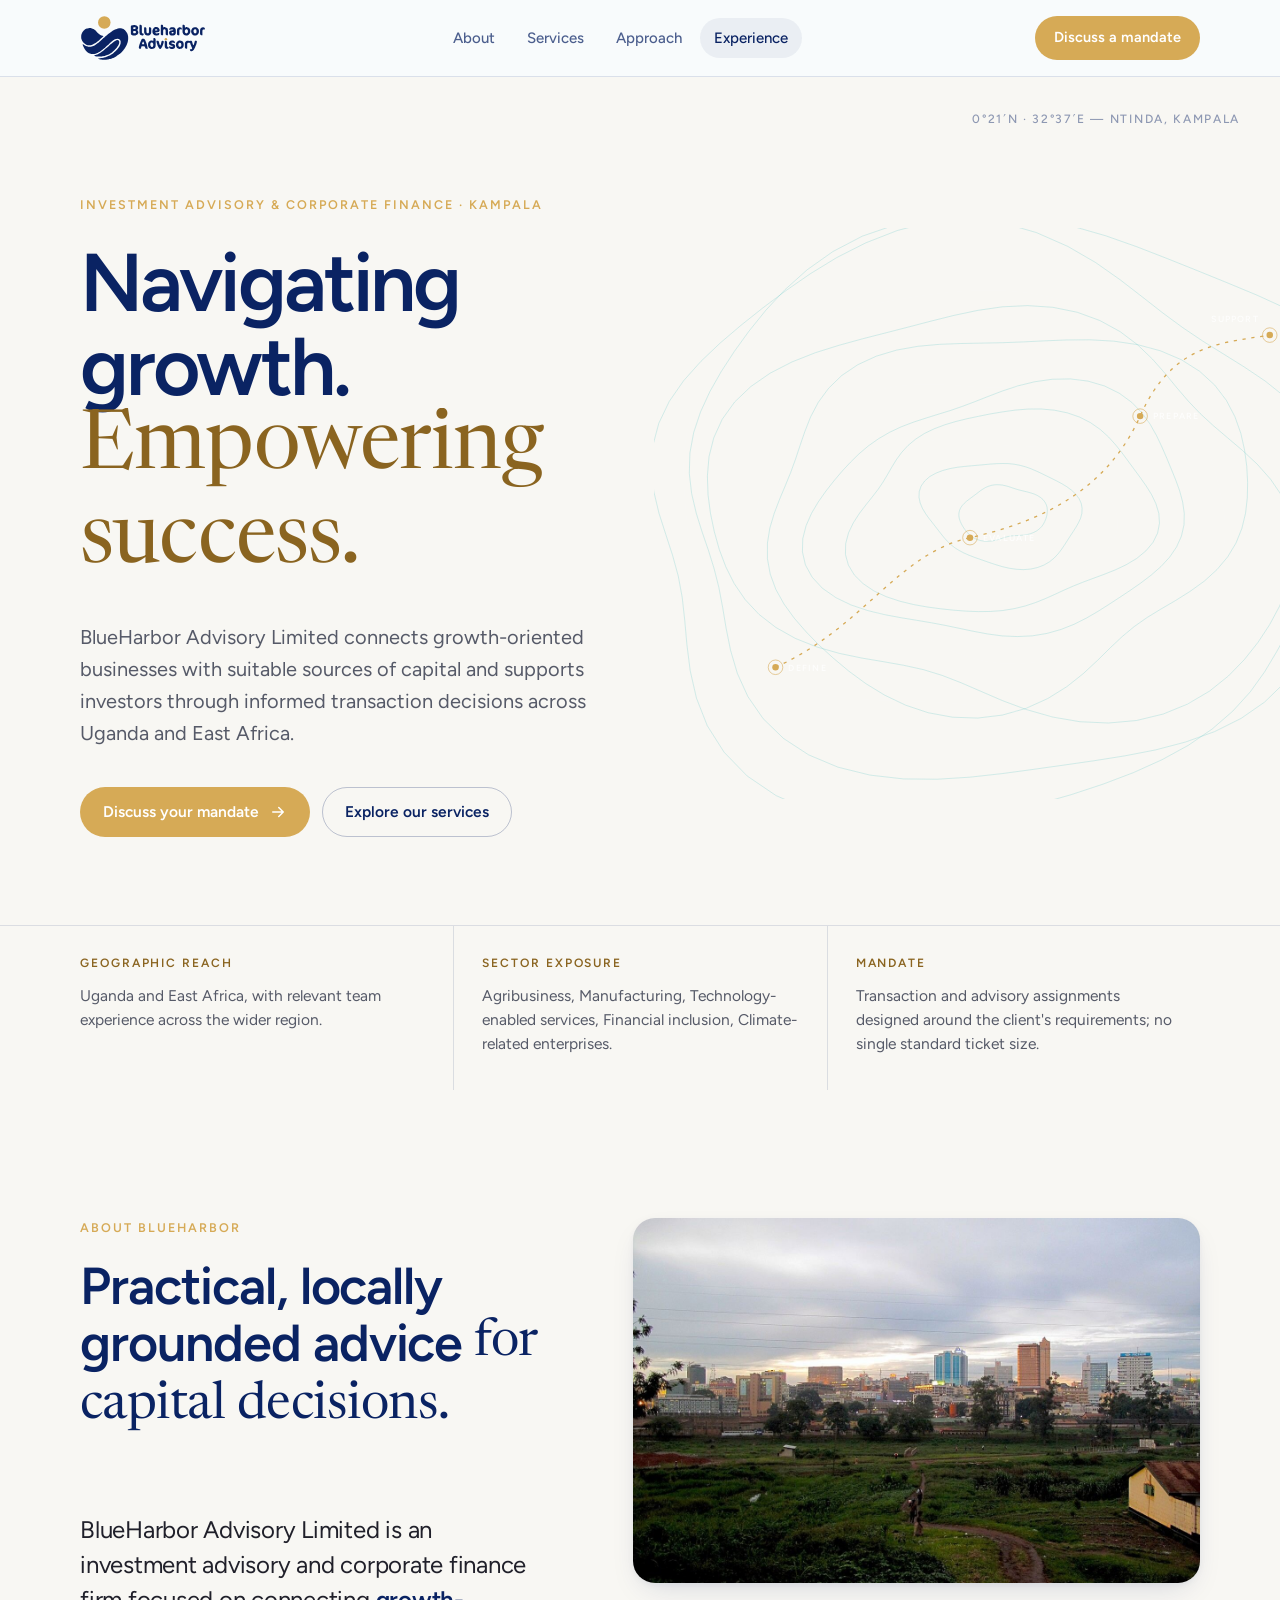
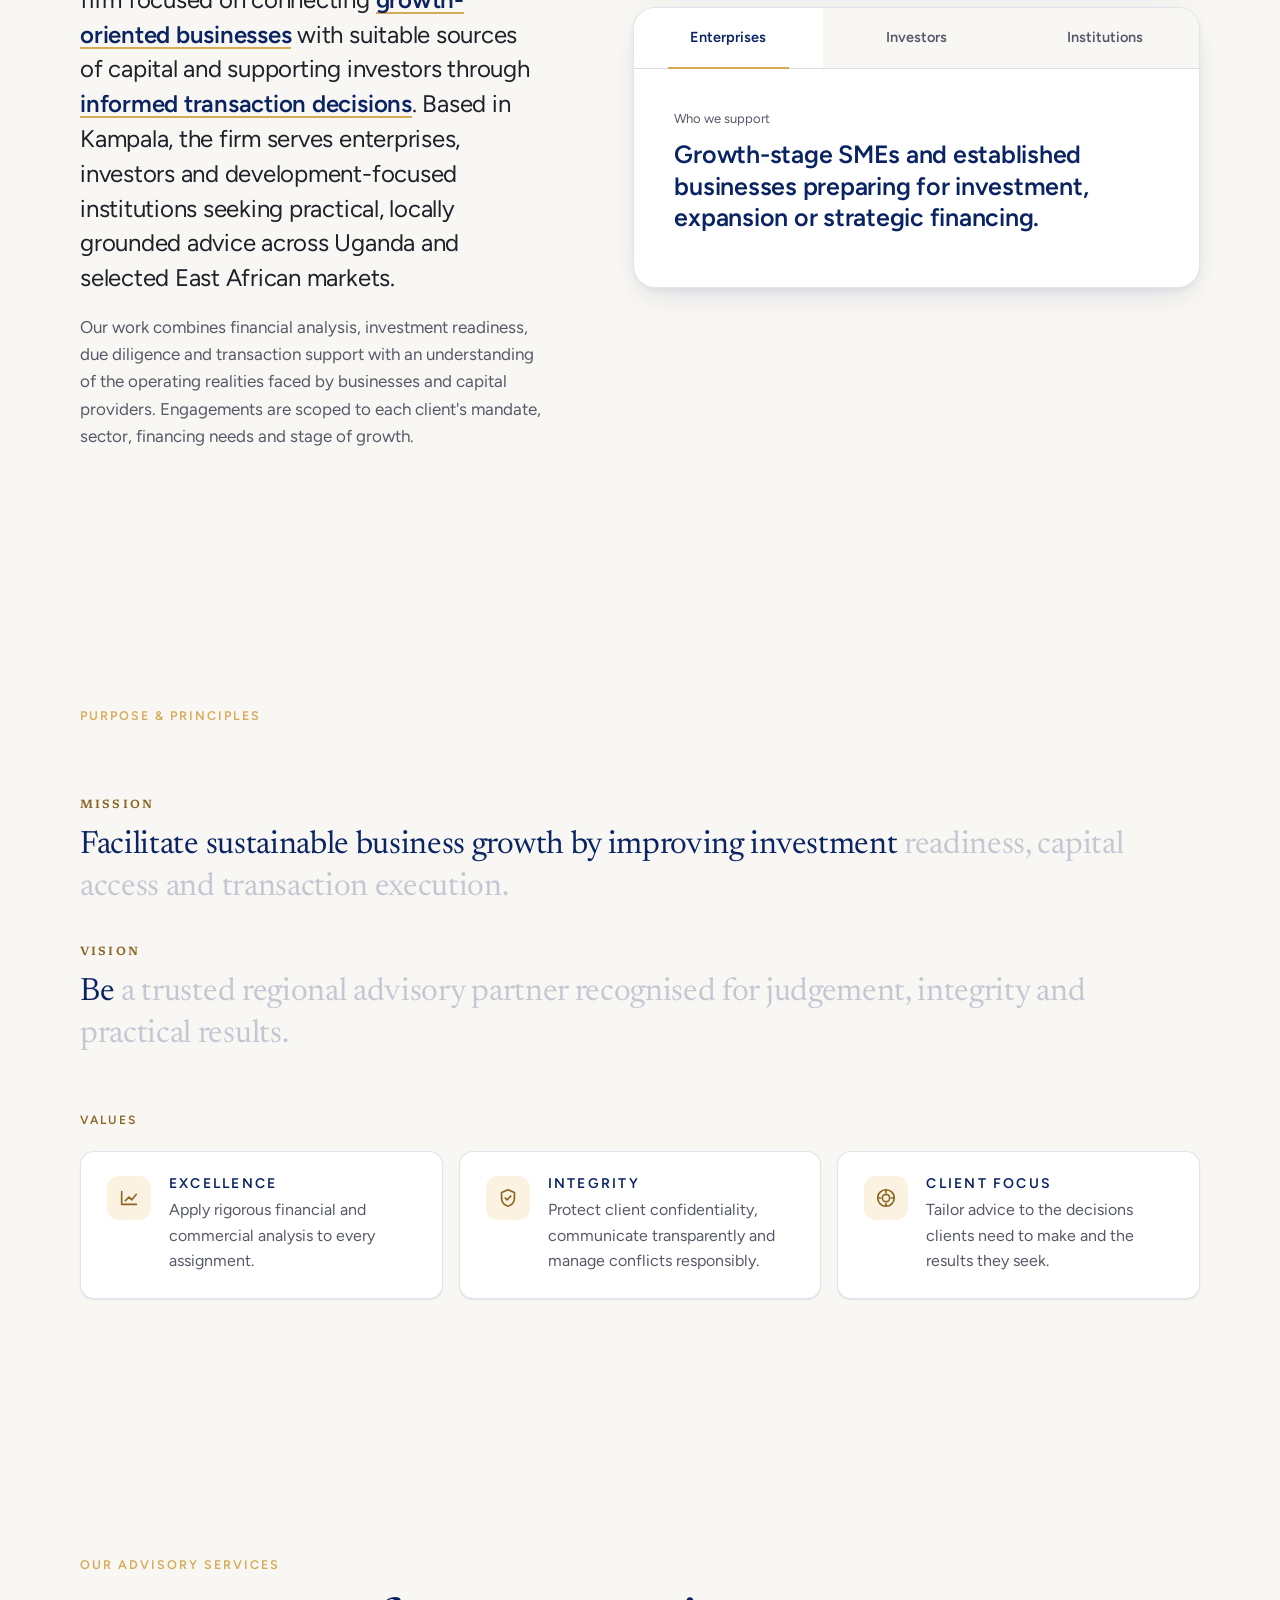
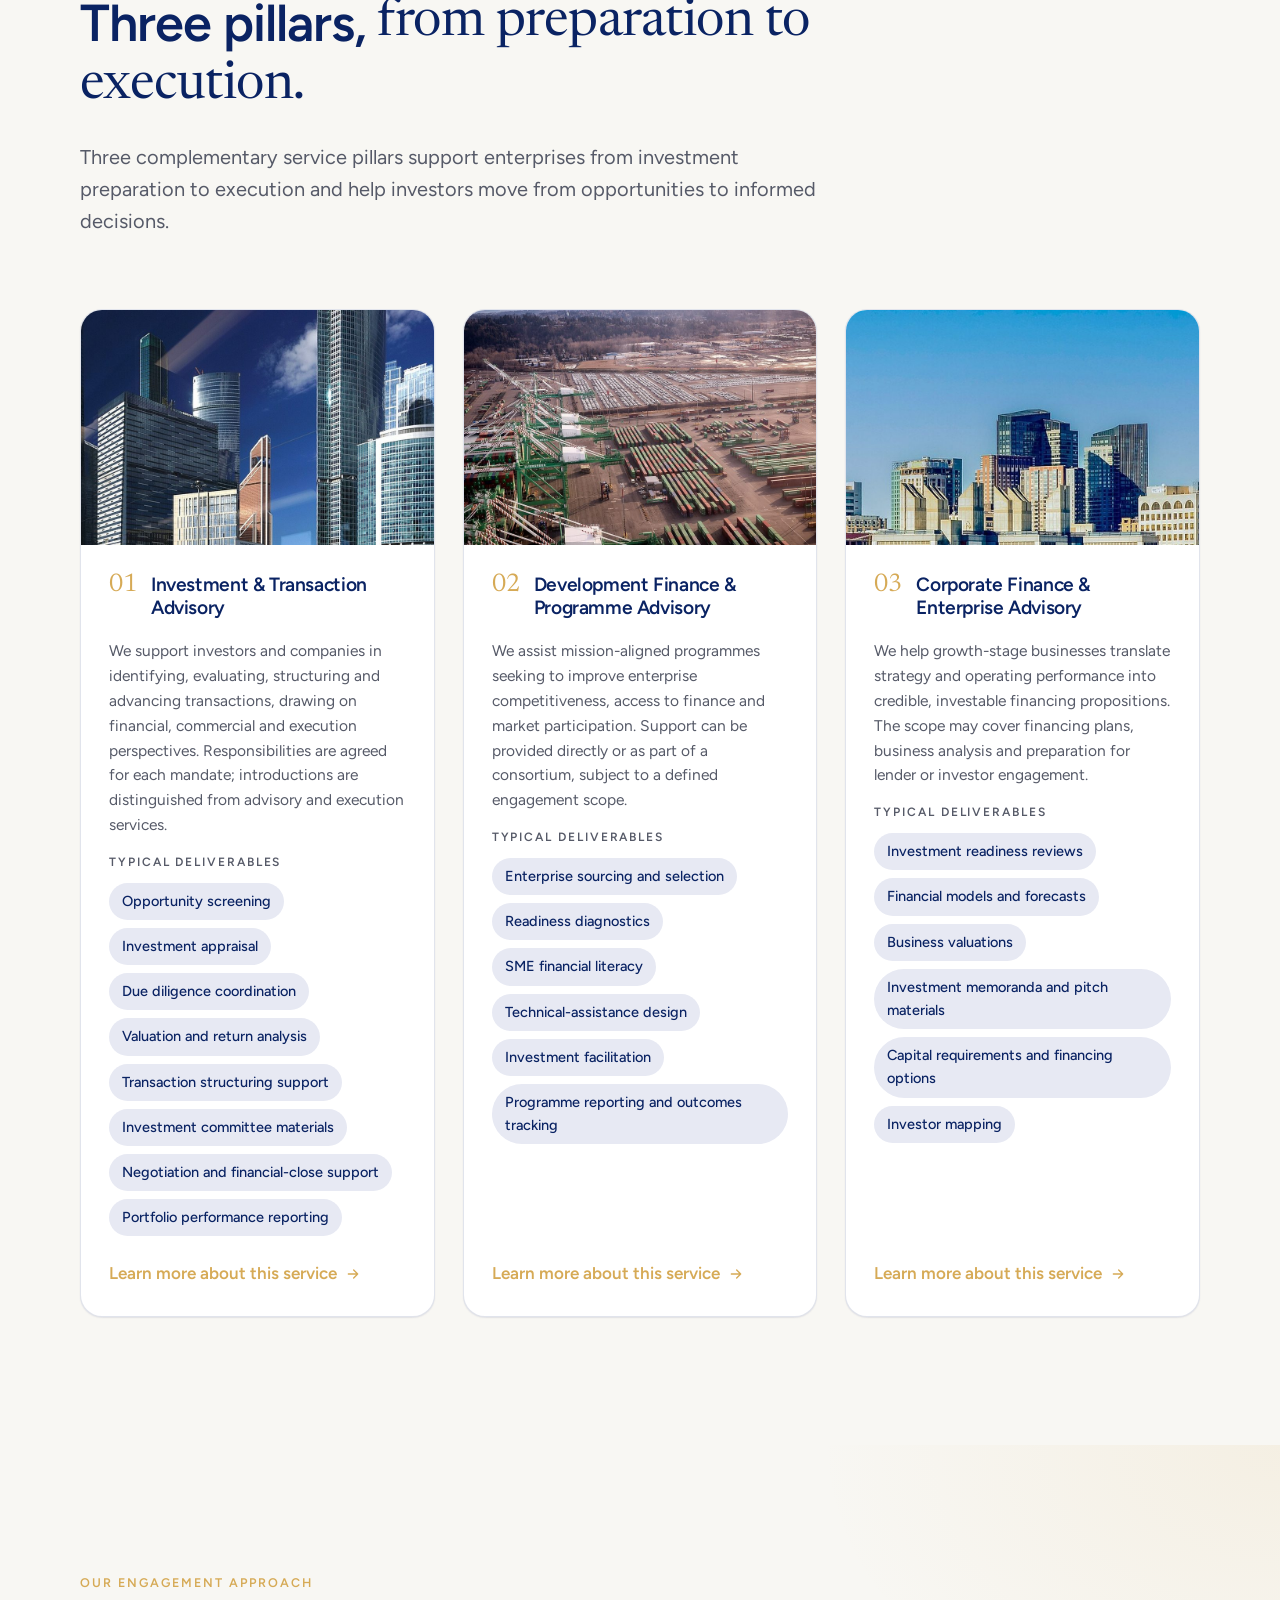
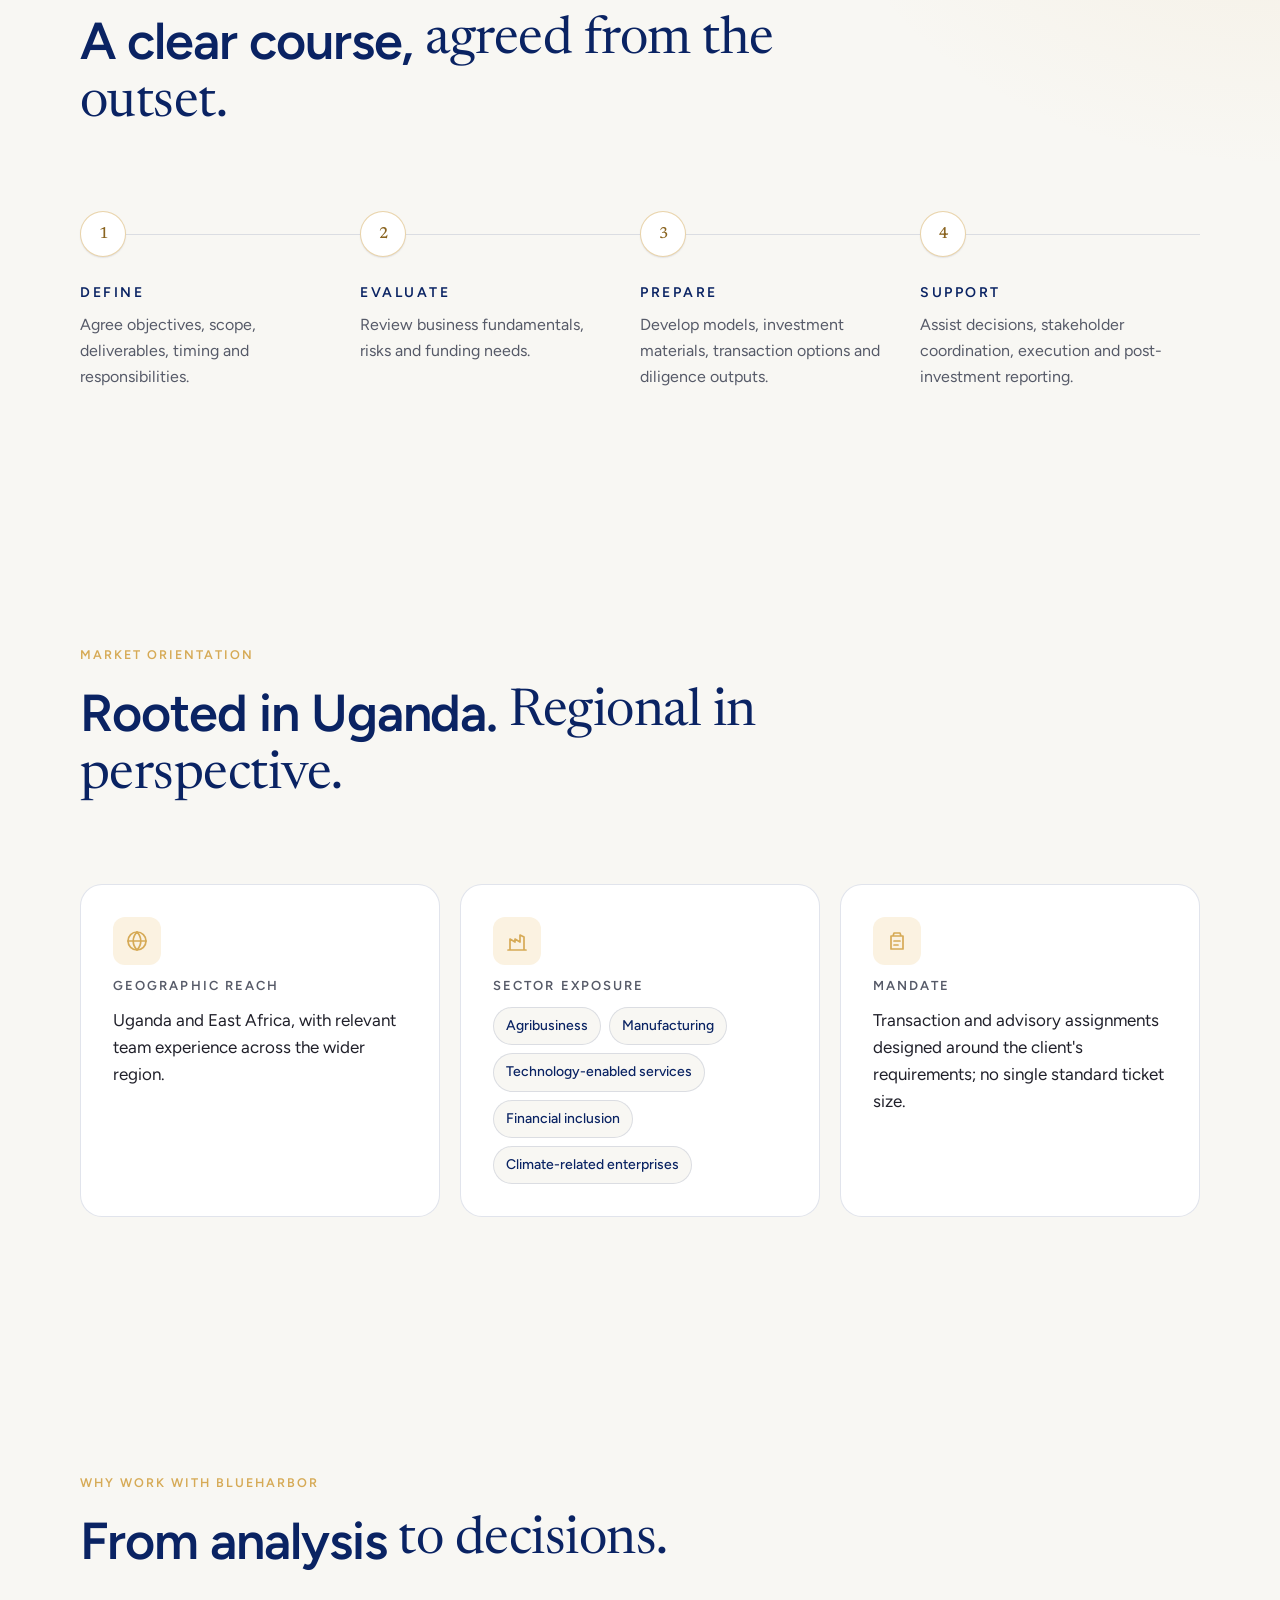
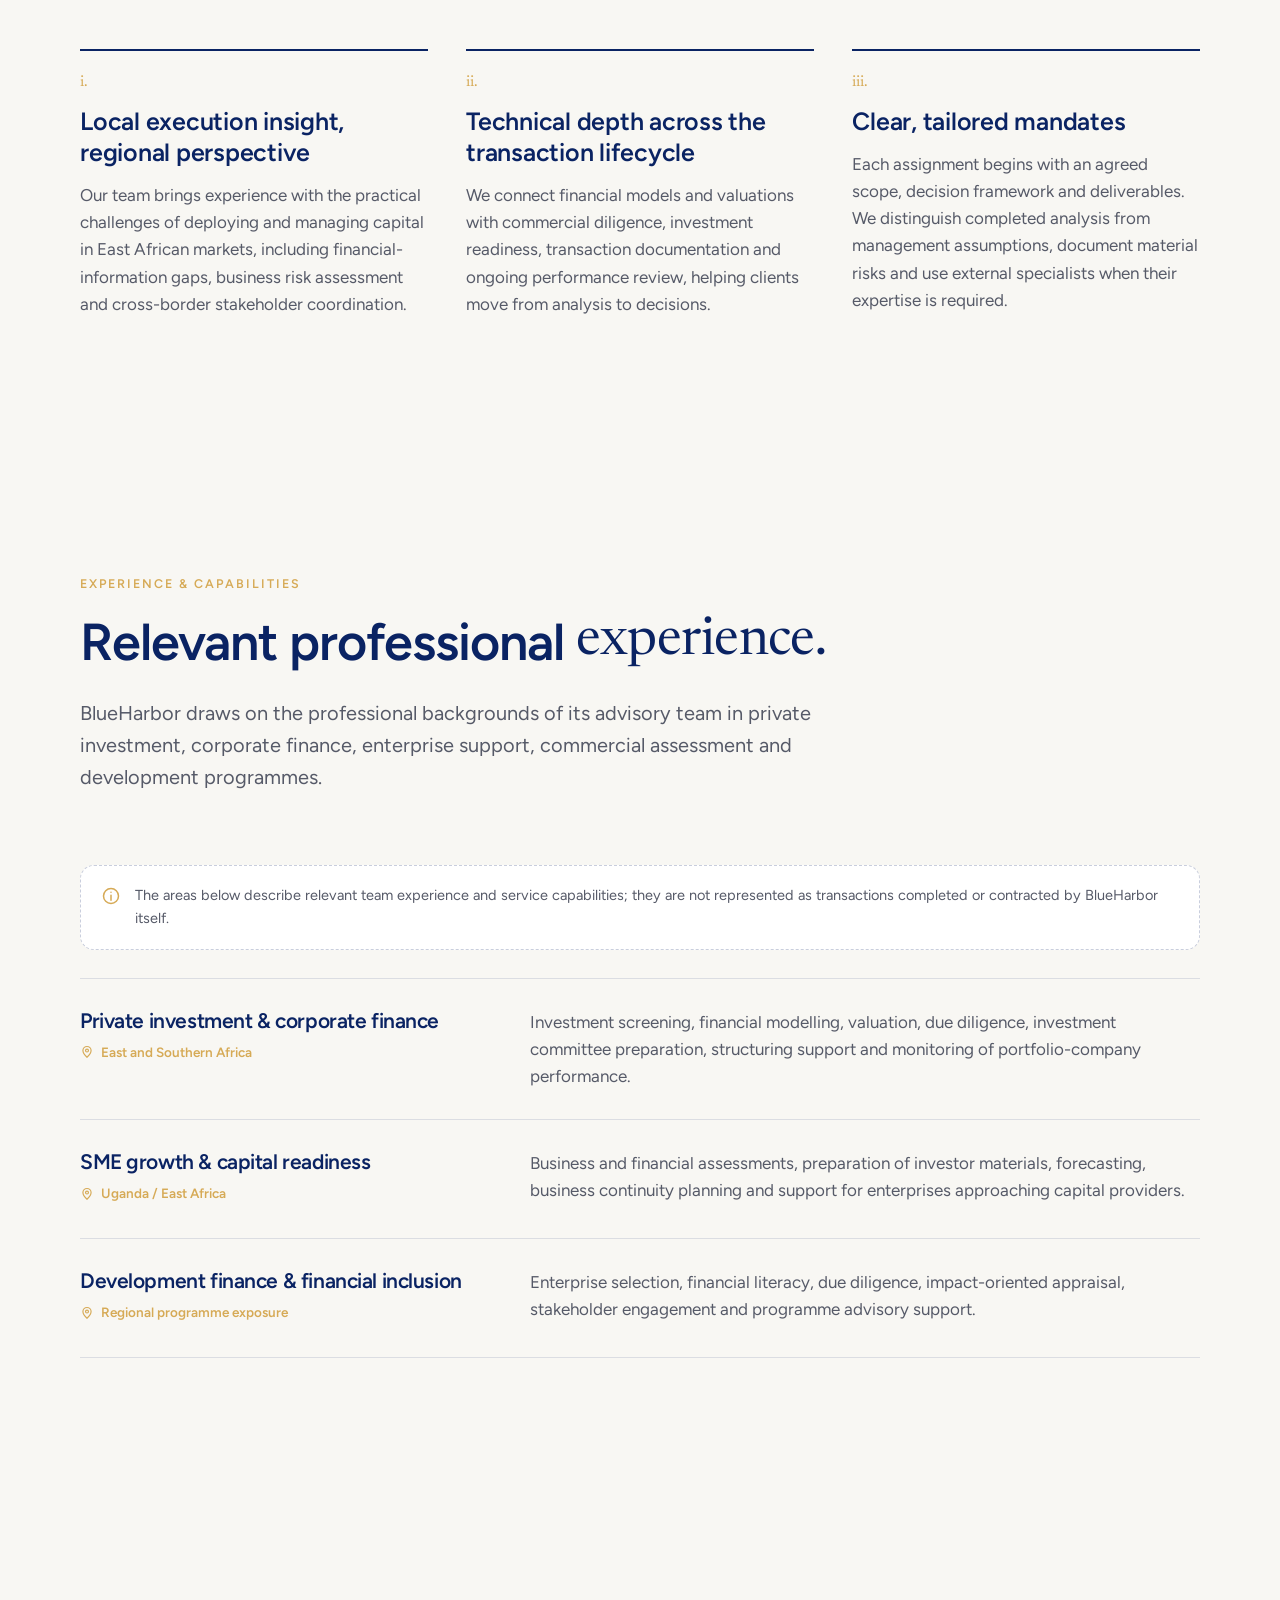
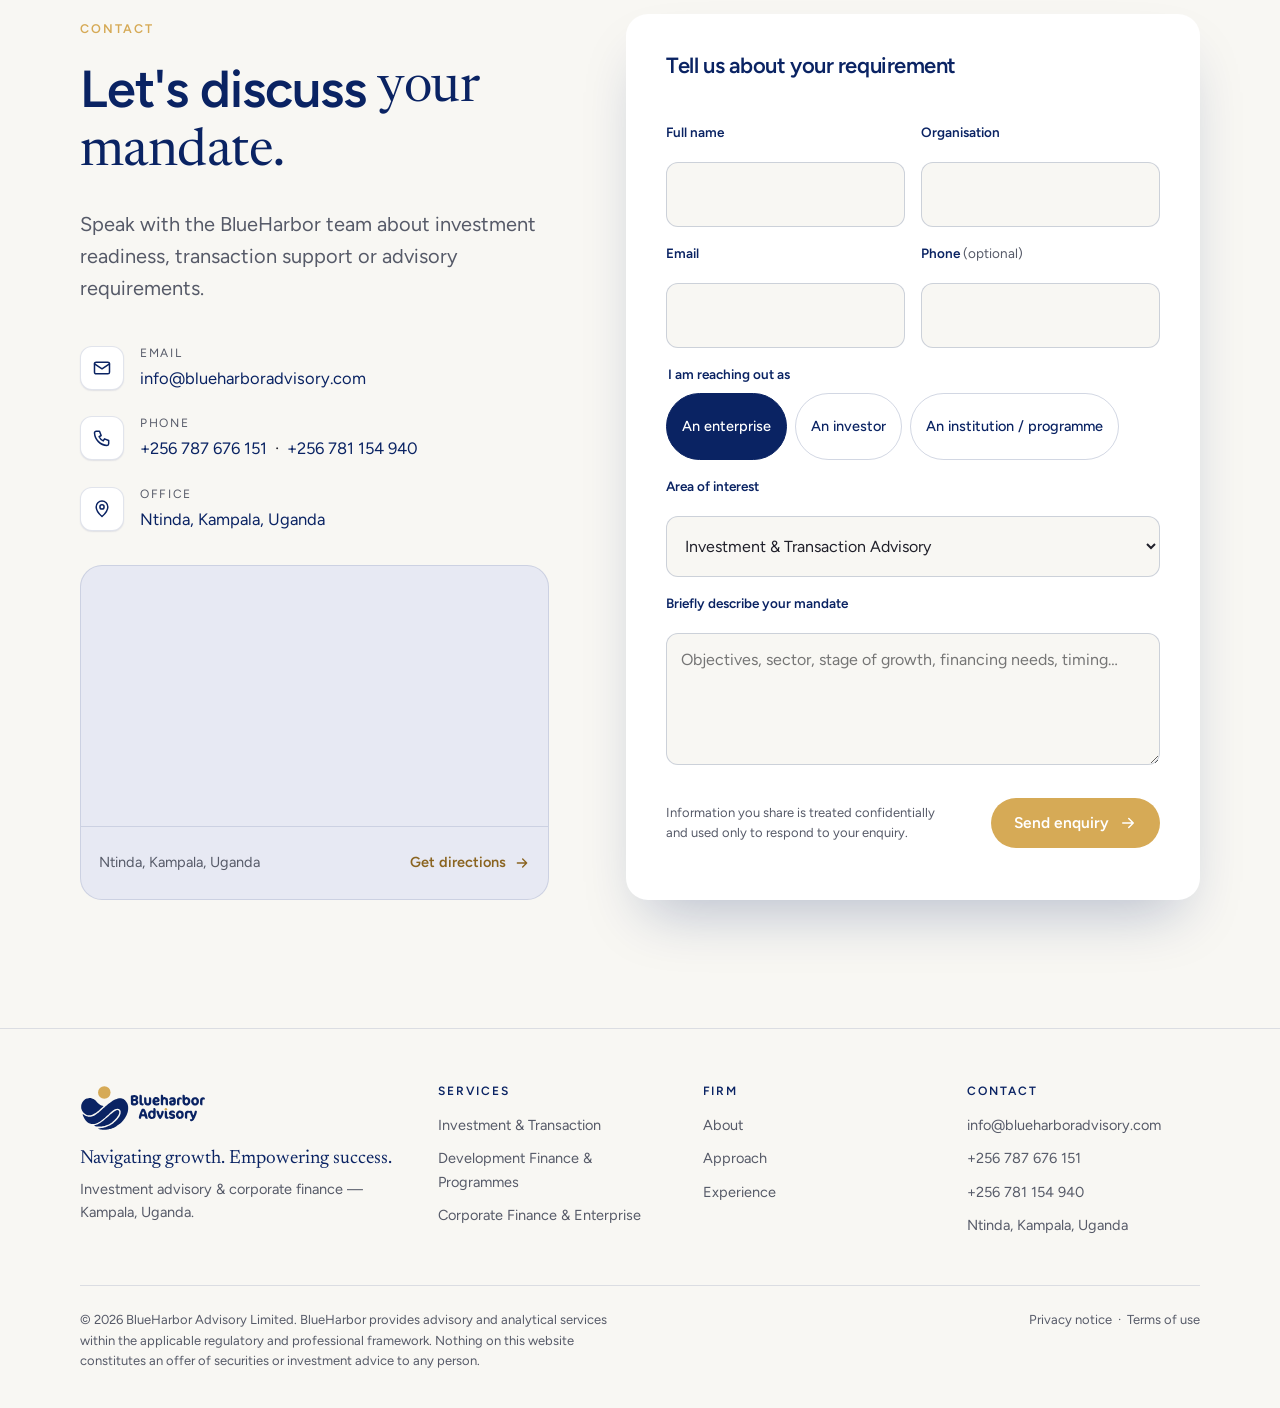
==== commit 304d42b0: "Remove the service summary box from the audience tabs Each Enterprises/Investors/Institutions tab sh" ====
--- a/index.html
+++ b/index.html
@@ -126,15 +126,12 @@
         <div class="aud-panel" role="tabpanel" id="p-ent" aria-labelledby="t-ent">
         <p class="kicker">Who we support</p>
         <h3 class="h3">Growth-stage SMEs and established businesses preparing for investment, expansion or strategic financing.</h3>
-        <div class="aud-match"><span class="num">03</span><div><b>Corporate Finance &amp; Enterprise Advisory</b><span>Investment readiness reviews, Financial models and forecasts, Business valuations, Investment memoranda and pitch materials.</span></div></div>
       </div><div class="aud-panel" role="tabpanel" id="p-inv" aria-labelledby="t-inv" hidden>
         <p class="kicker">Who we support</p>
         <h3 class="h3">Private investors, funds and investment teams requiring disciplined sourcing, screening and transaction support.</h3>
-        <div class="aud-match"><span class="num">01</span><div><b>Investment &amp; Transaction Advisory</b><span>Opportunity screening, Investment appraisal, Due diligence coordination, Valuation and return analysis.</span></div></div>
       </div><div class="aud-panel" role="tabpanel" id="p-ins" aria-labelledby="t-ins" hidden>
         <p class="kicker">Who we support</p>
         <h3 class="h3">Development programmes, public-interest organisations and partners supporting enterprise growth and access to finance.</h3>
-        <div class="aud-match"><span class="num">02</span><div><b>Development Finance &amp; Programme Advisory</b><span>Enterprise sourcing and selection, Readiness diagnostics, SME financial literacy, Technical-assistance design.</span></div></div>
       </div>
       </div>
     </div>
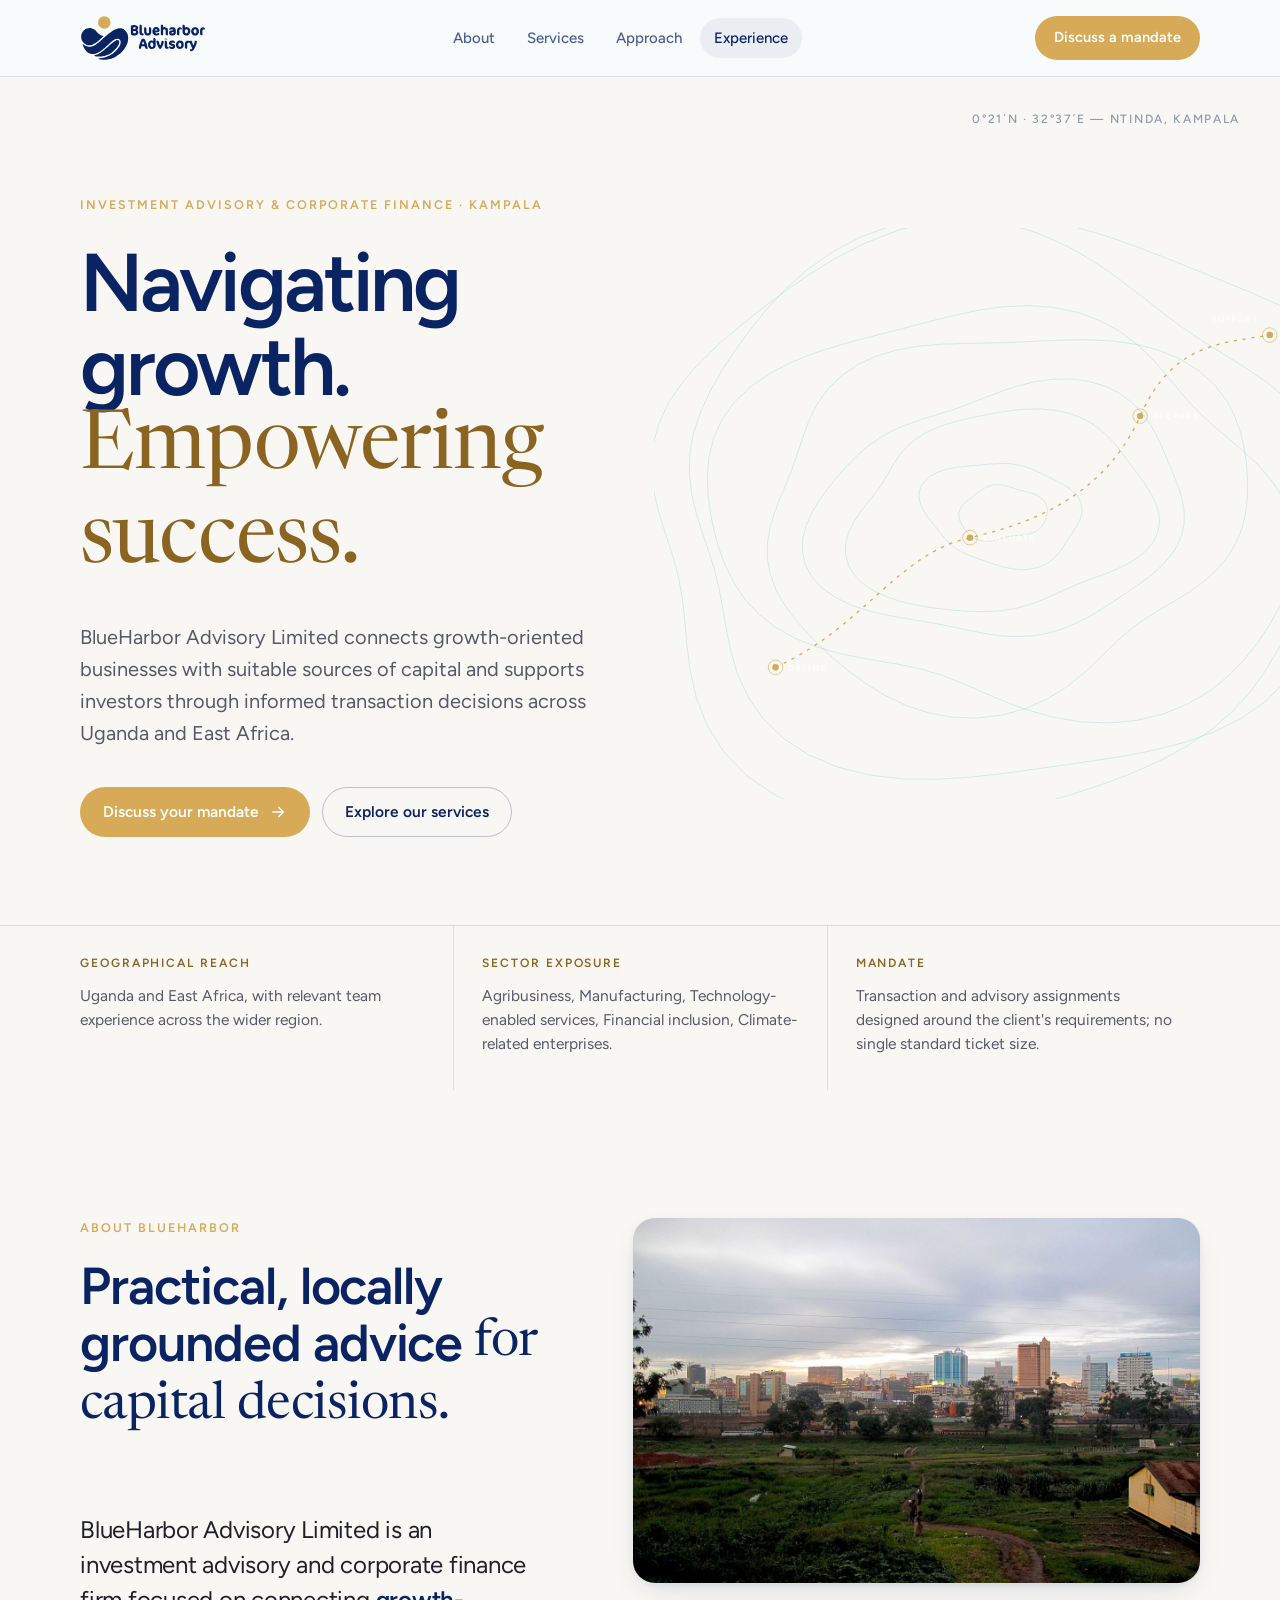
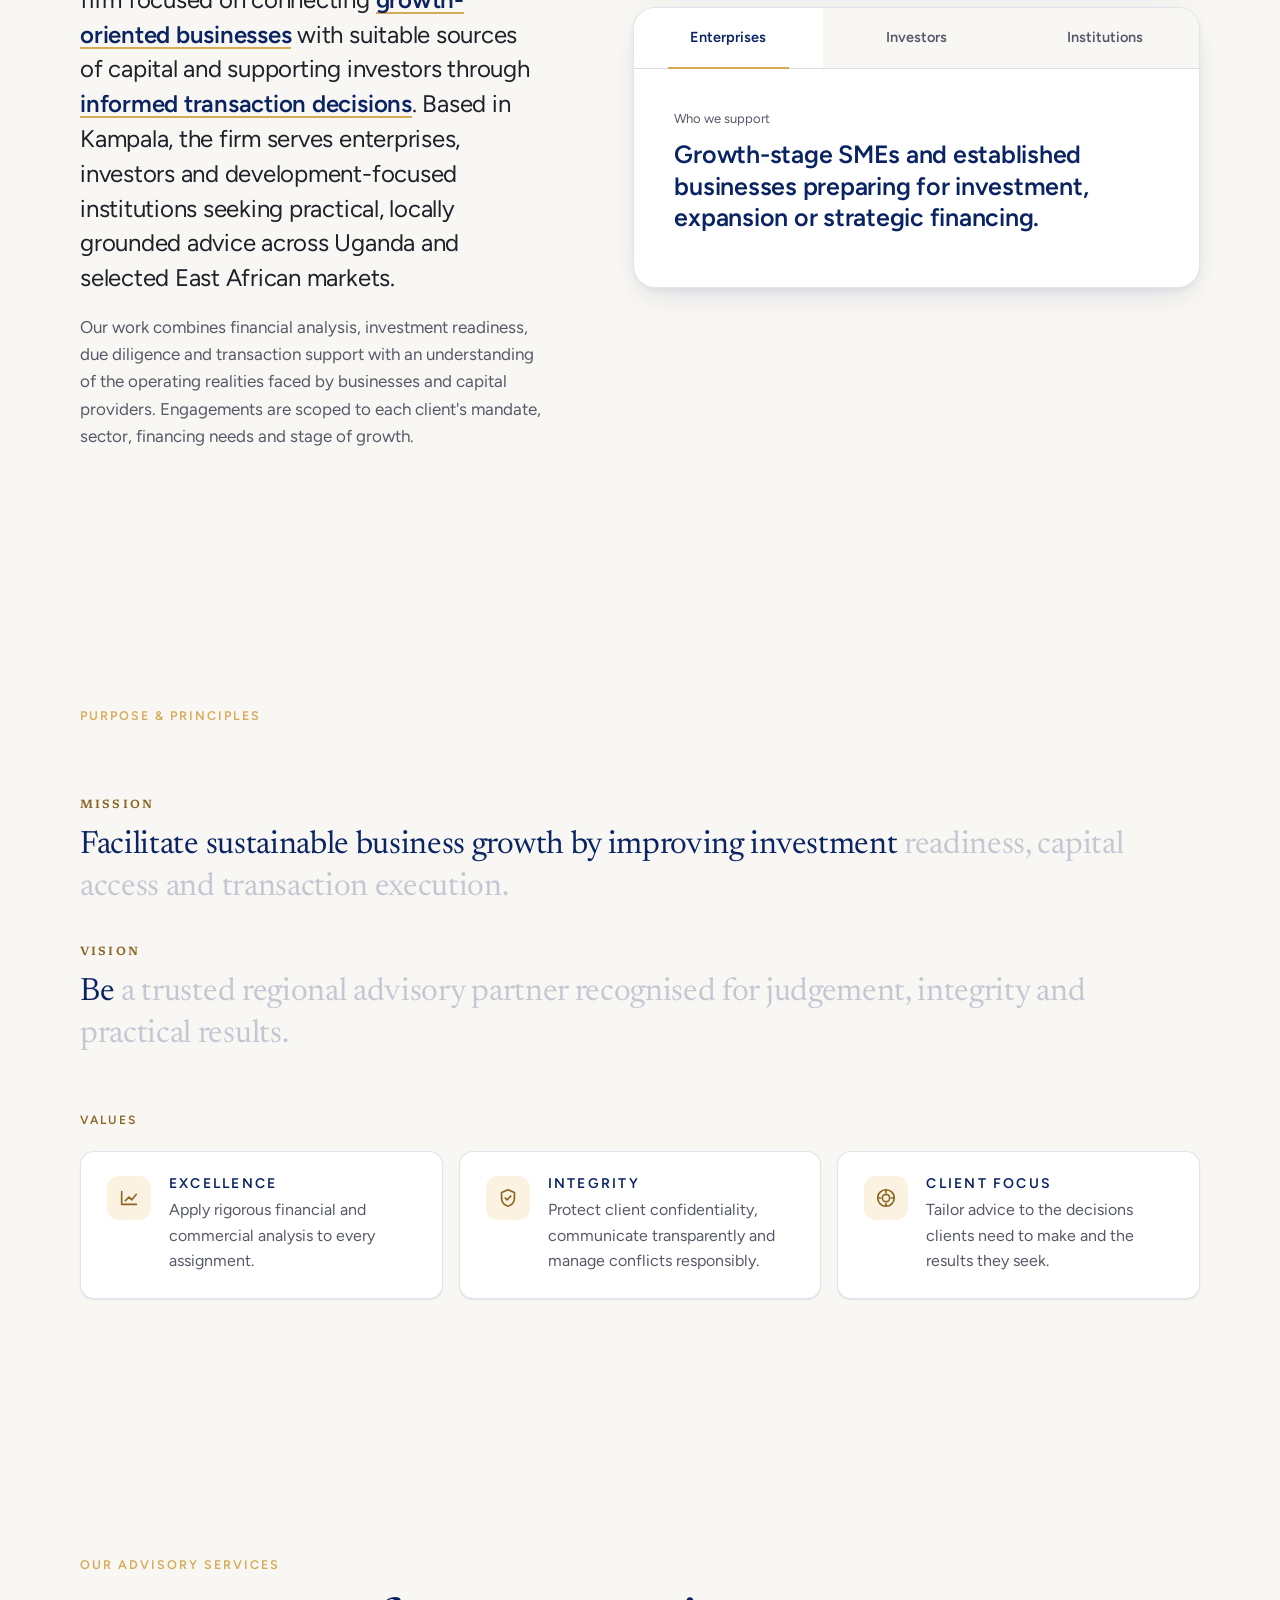
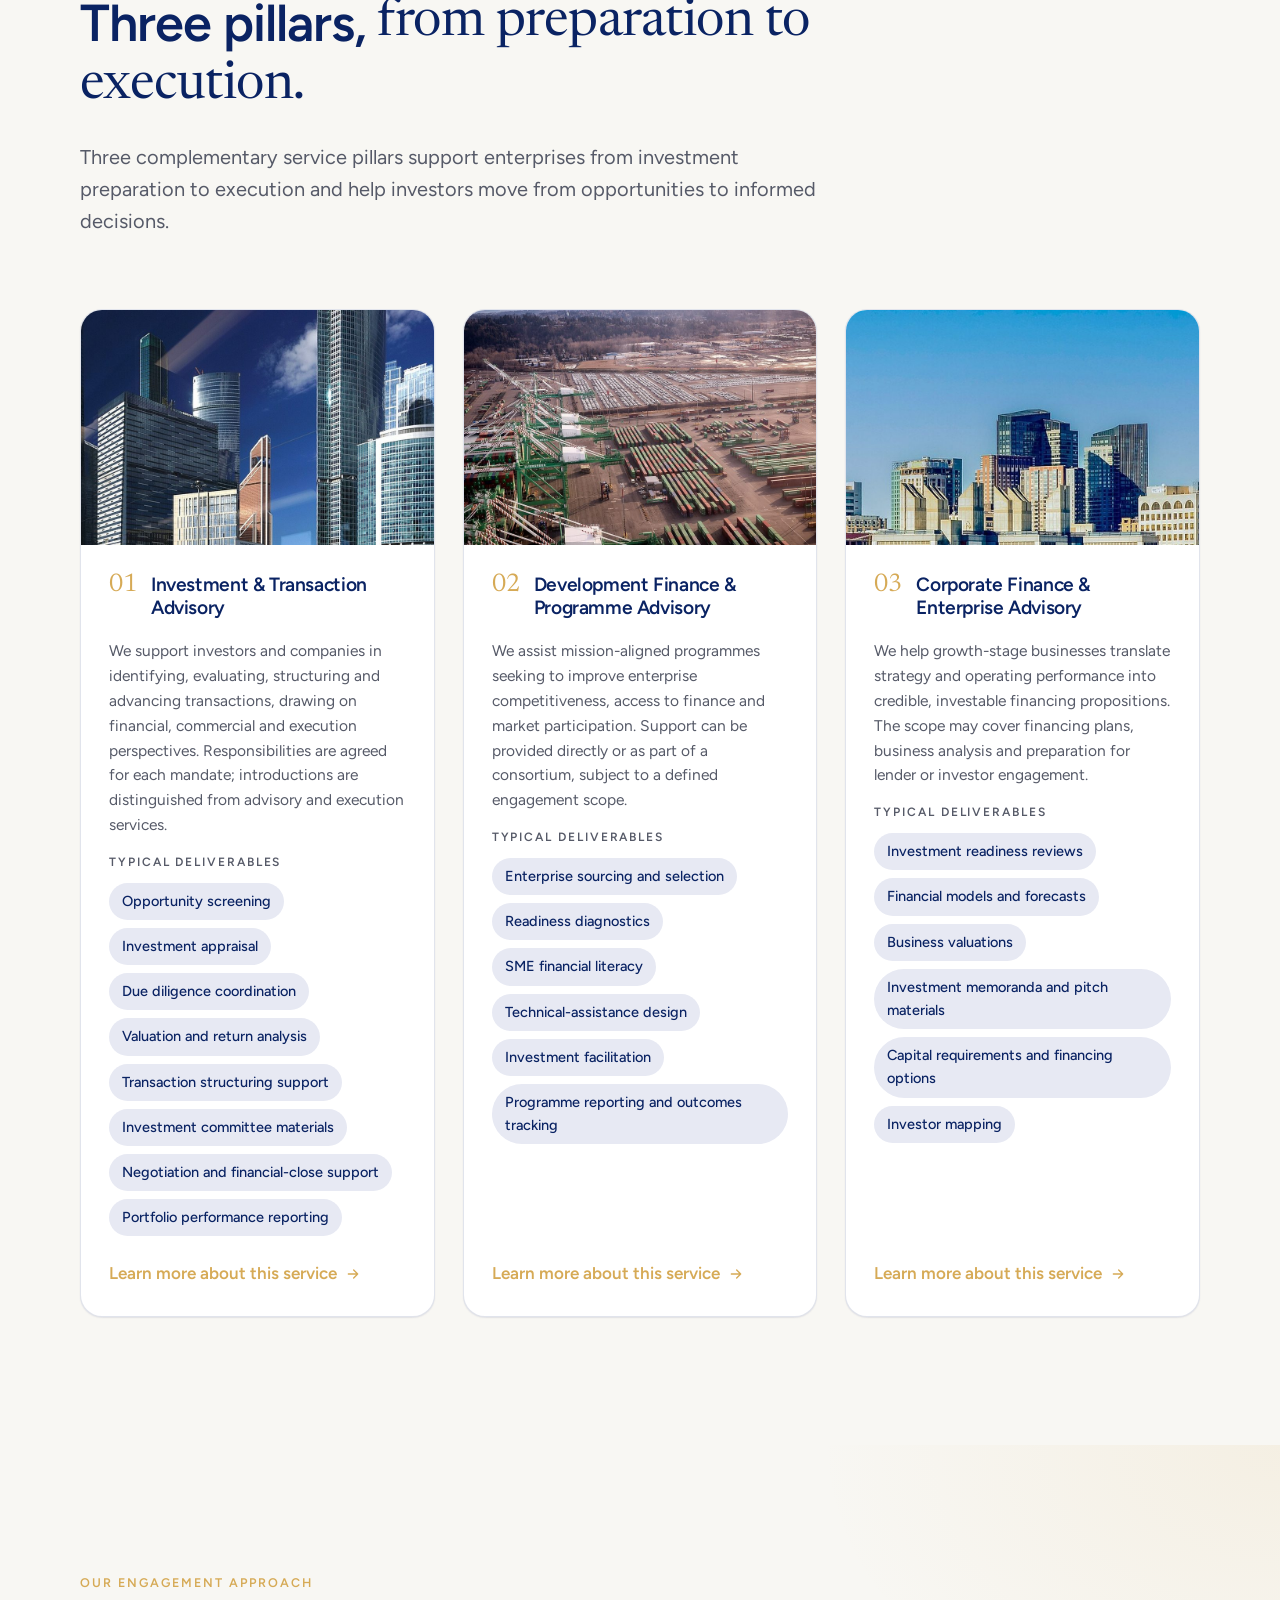
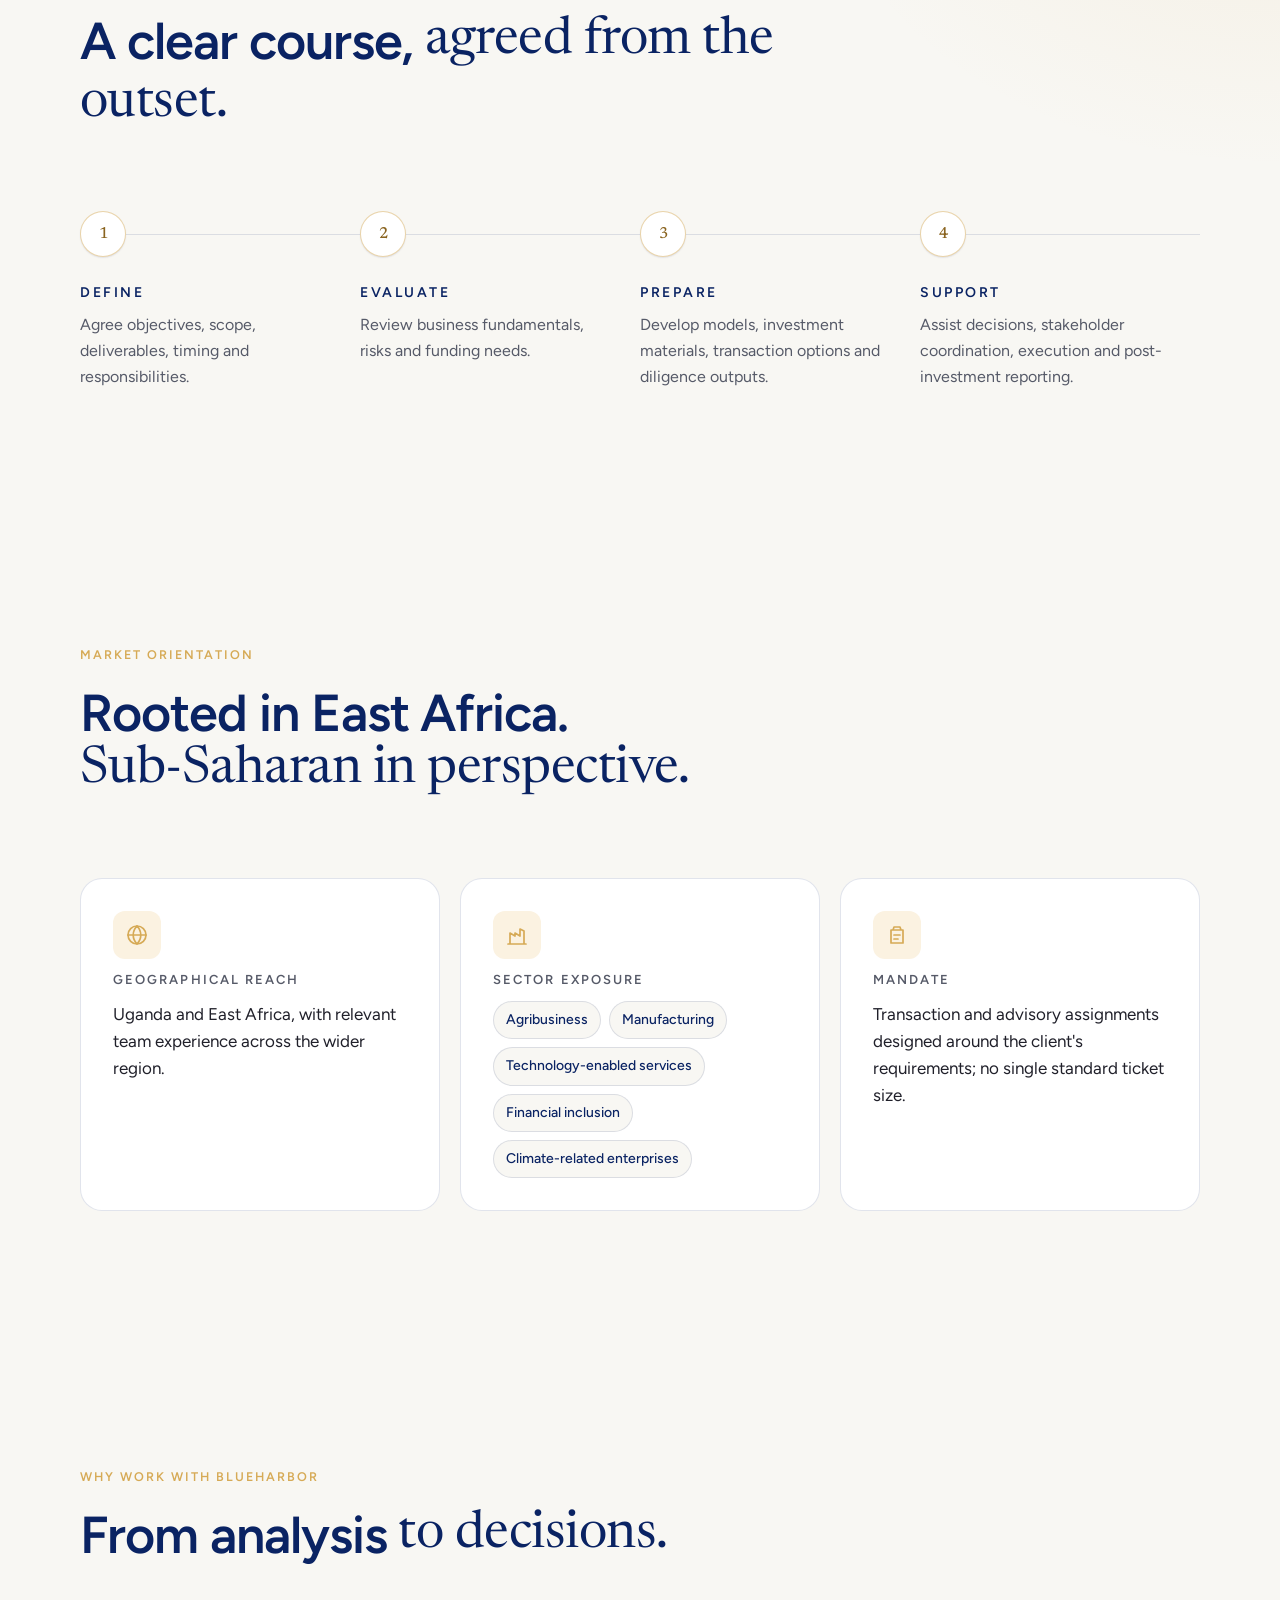
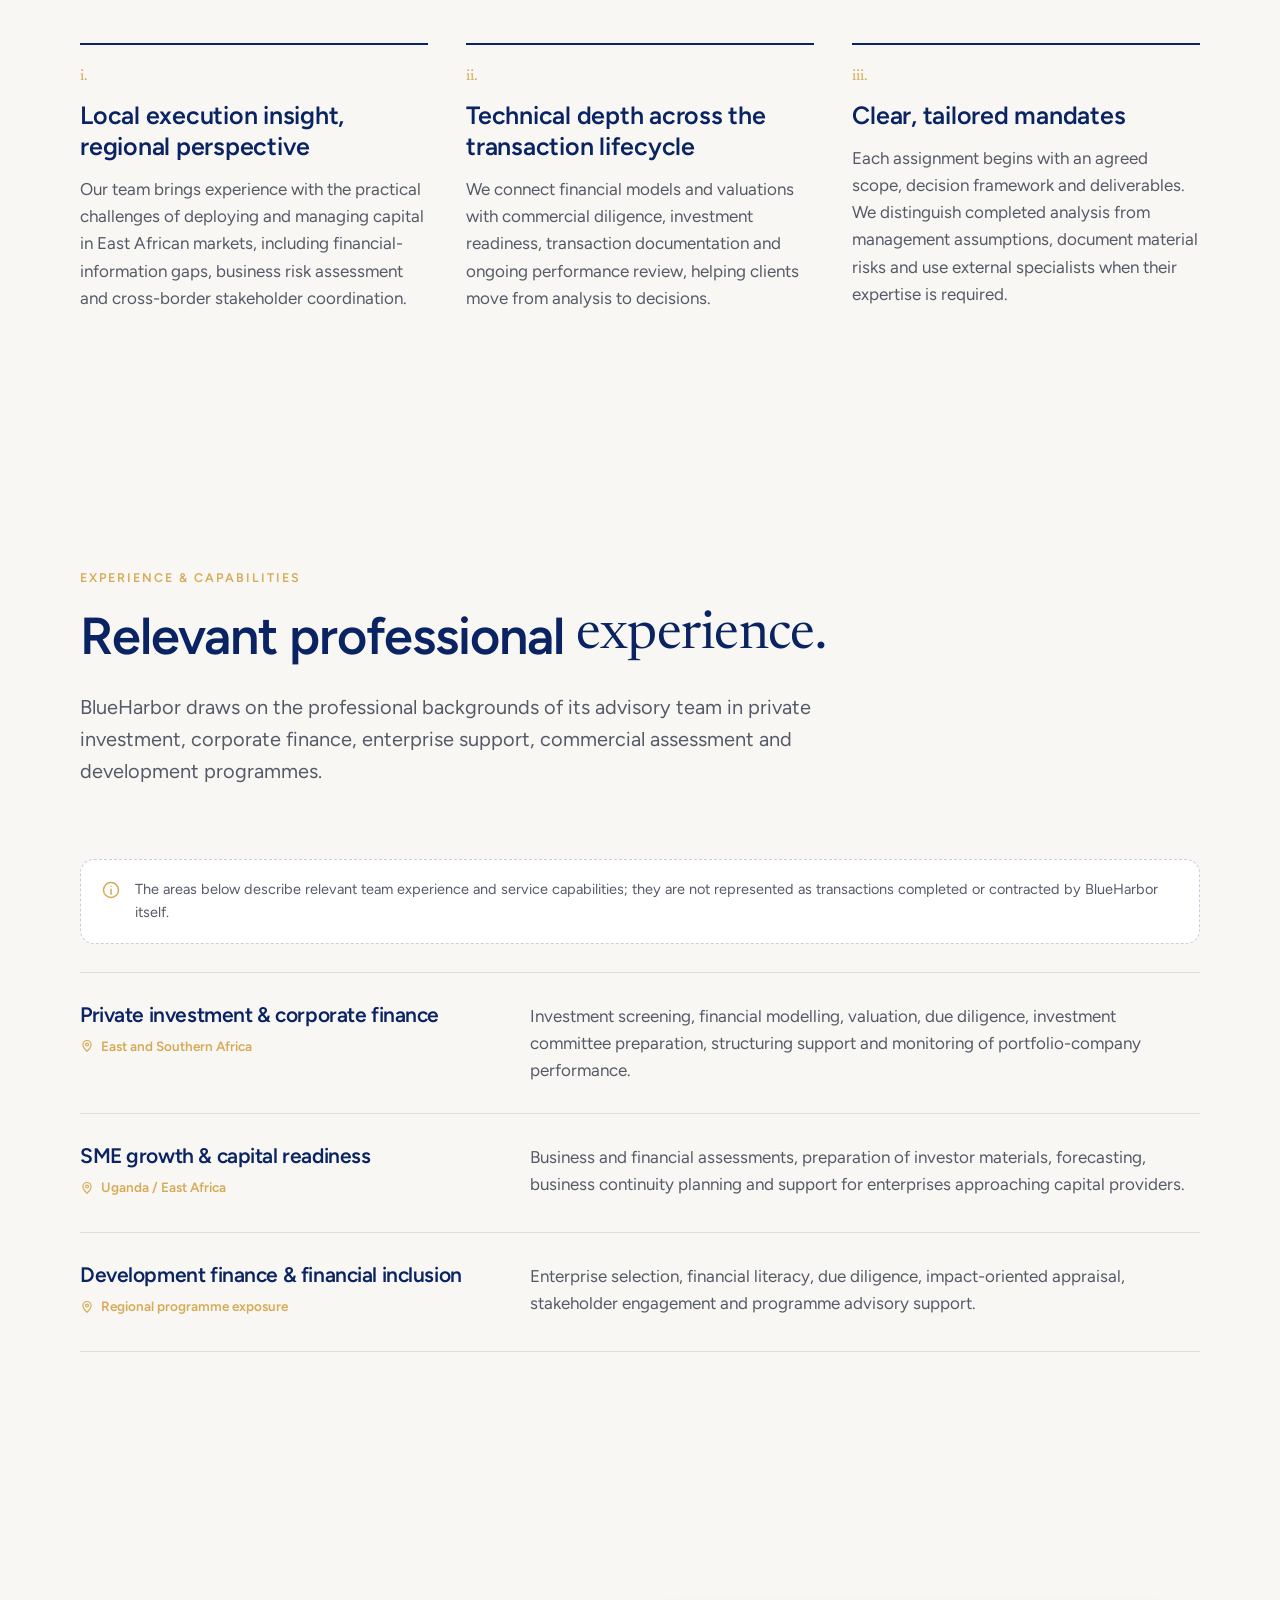
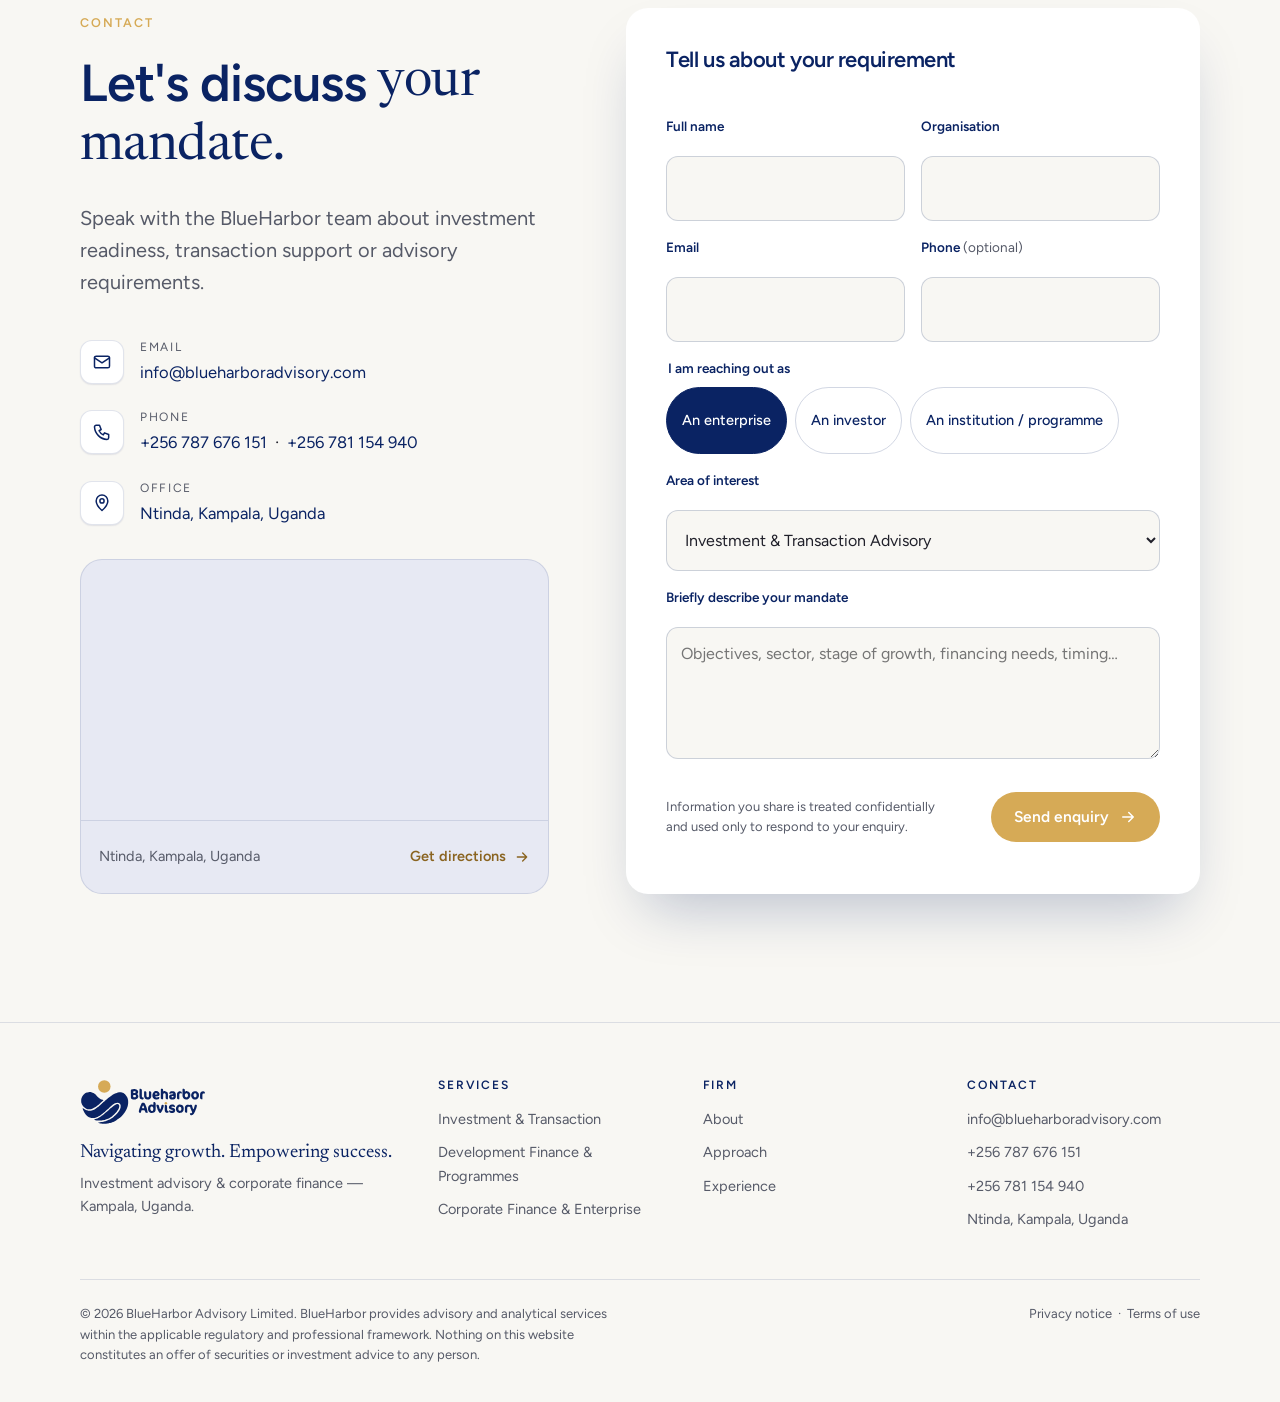
==== commit 92cade4e: "Retitle Market Orientation for an East Africa / sub-Saharan focus Heading becomes "Rooted in East Af" ====
--- a/index.html
+++ b/index.html
@@ -100,7 +100,7 @@
   <span class="coord">0°21′N · 32°37′E — NTINDA, KAMPALA</span>
   <div class="hero-bar">
     <dl class="container">
-      <div class="hero-fact reveal"><dt>Geographic reach</dt><dd>Uganda and East Africa, with relevant team experience across the wider region.</dd></div>
+      <div class="hero-fact reveal"><dt>Geographical reach</dt><dd>Uganda and East Africa, with relevant team experience across the wider region.</dd></div>
       <div class="hero-fact reveal" data-d="1"><dt>Sector exposure</dt><dd>Agribusiness, Manufacturing, Technology-enabled services, Financial inclusion, Climate-related enterprises.</dd></div>
       <div class="hero-fact reveal" data-d="2"><dt>Mandate</dt><dd>Transaction and advisory assignments designed around the client's requirements; no single standard ticket size.</dd></div>
     </dl>
@@ -223,13 +223,13 @@
   <div class="container">
     <div class="section-head ">
       <span class="eyebrow reveal">Market orientation</span>
-      <h2 class="h2 reveal" data-d="1">Rooted in Uganda. <span class="serif">Regional in perspective.</span></h2>
+      <h2 class="h2 reveal" data-d="1">Rooted in East Africa. <span class="serif">Sub-Saharan in perspective.</span></h2>
       
     </div>
     <div class="markets-grid">
       <div class="mk reveal" data-reveal="scale">
         <span class="mk-icon"><svg viewBox="0 0 24 24" fill="none" stroke="currentColor" stroke-width="1.7" stroke-linecap="round" stroke-linejoin="round"><circle cx="12" cy="12" r="9"/><path d="M3 12h18M12 3c2.5 2.6 3.8 5.6 3.8 9S14.5 18.4 12 21M12 3C9.5 5.6 8.2 8.6 8.2 12s1.3 6.4 3.8 9"/></svg></span>
-        <h3>Geographic reach</h3>
+        <h3>Geographical reach</h3>
         <p>Uganda and East Africa, with relevant team experience across the wider region.</p>
       </div>
       <div class="mk reveal" data-reveal="scale" data-d="1">
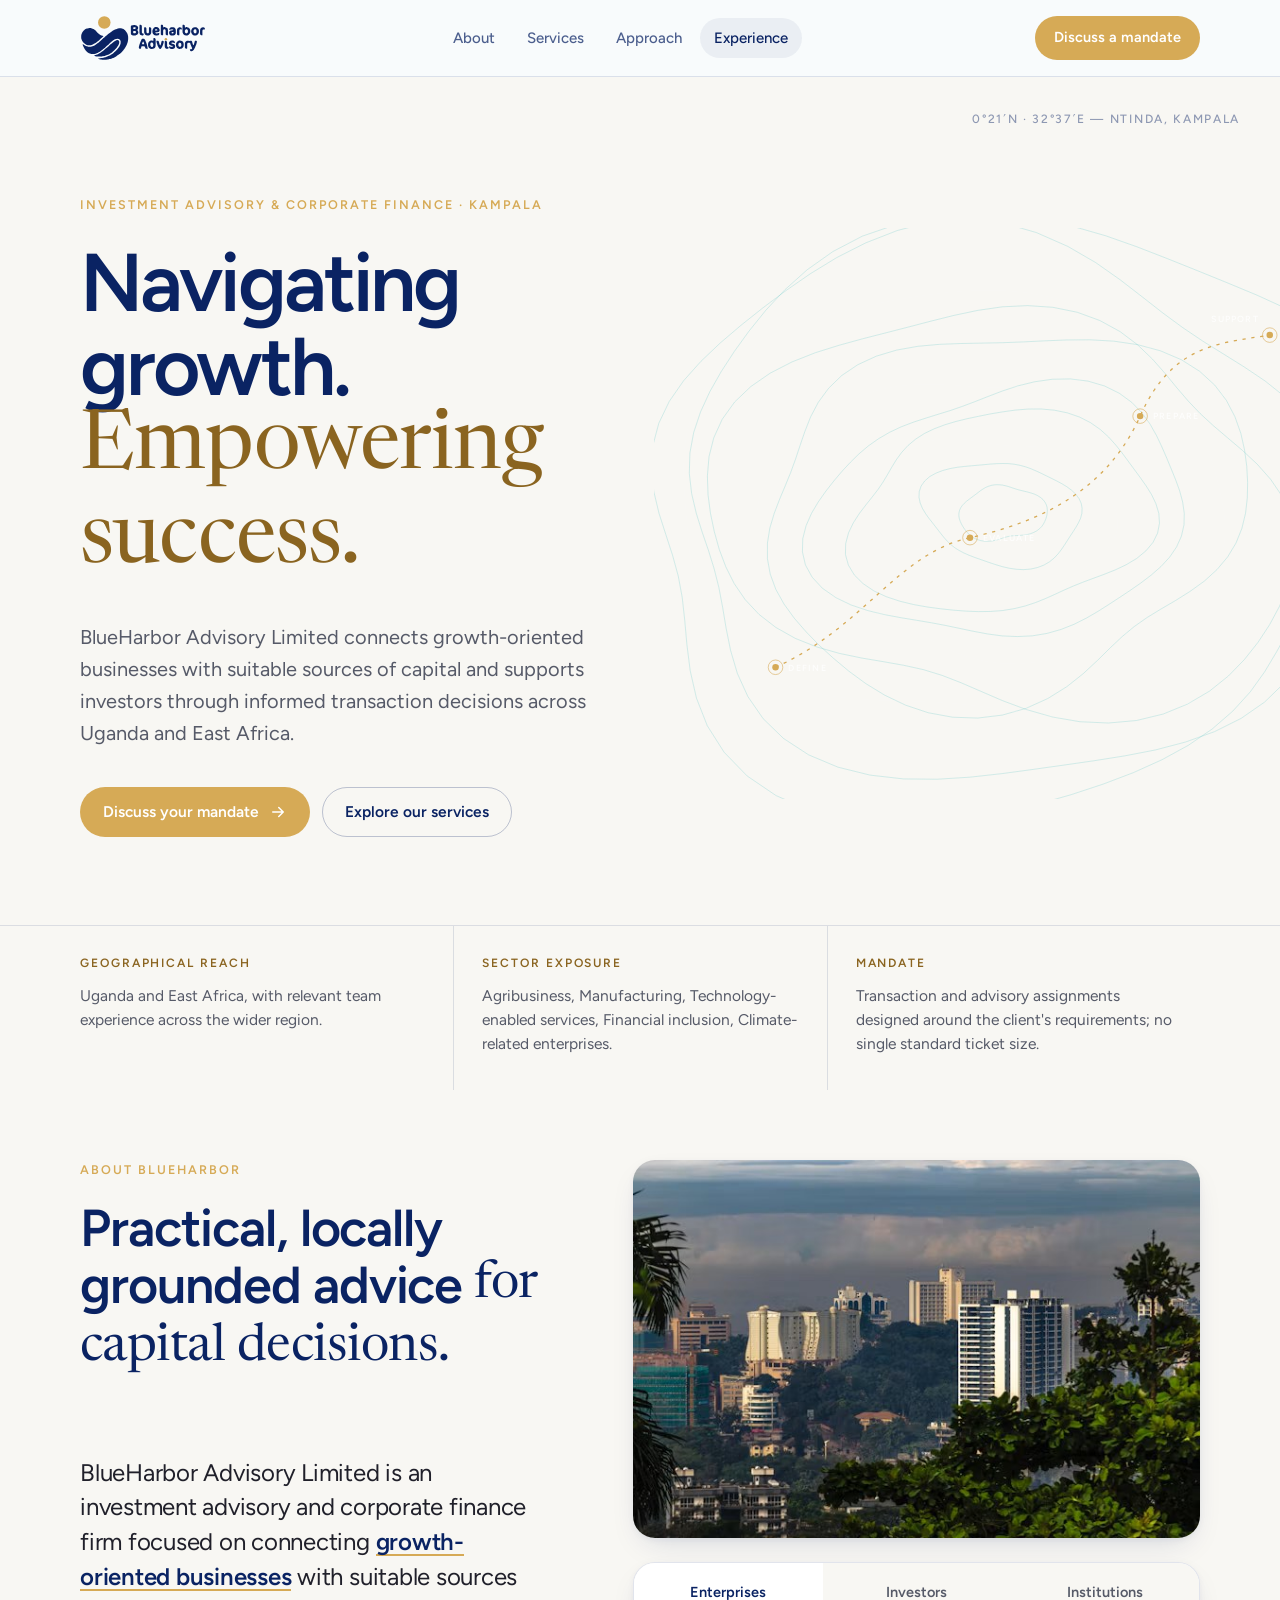
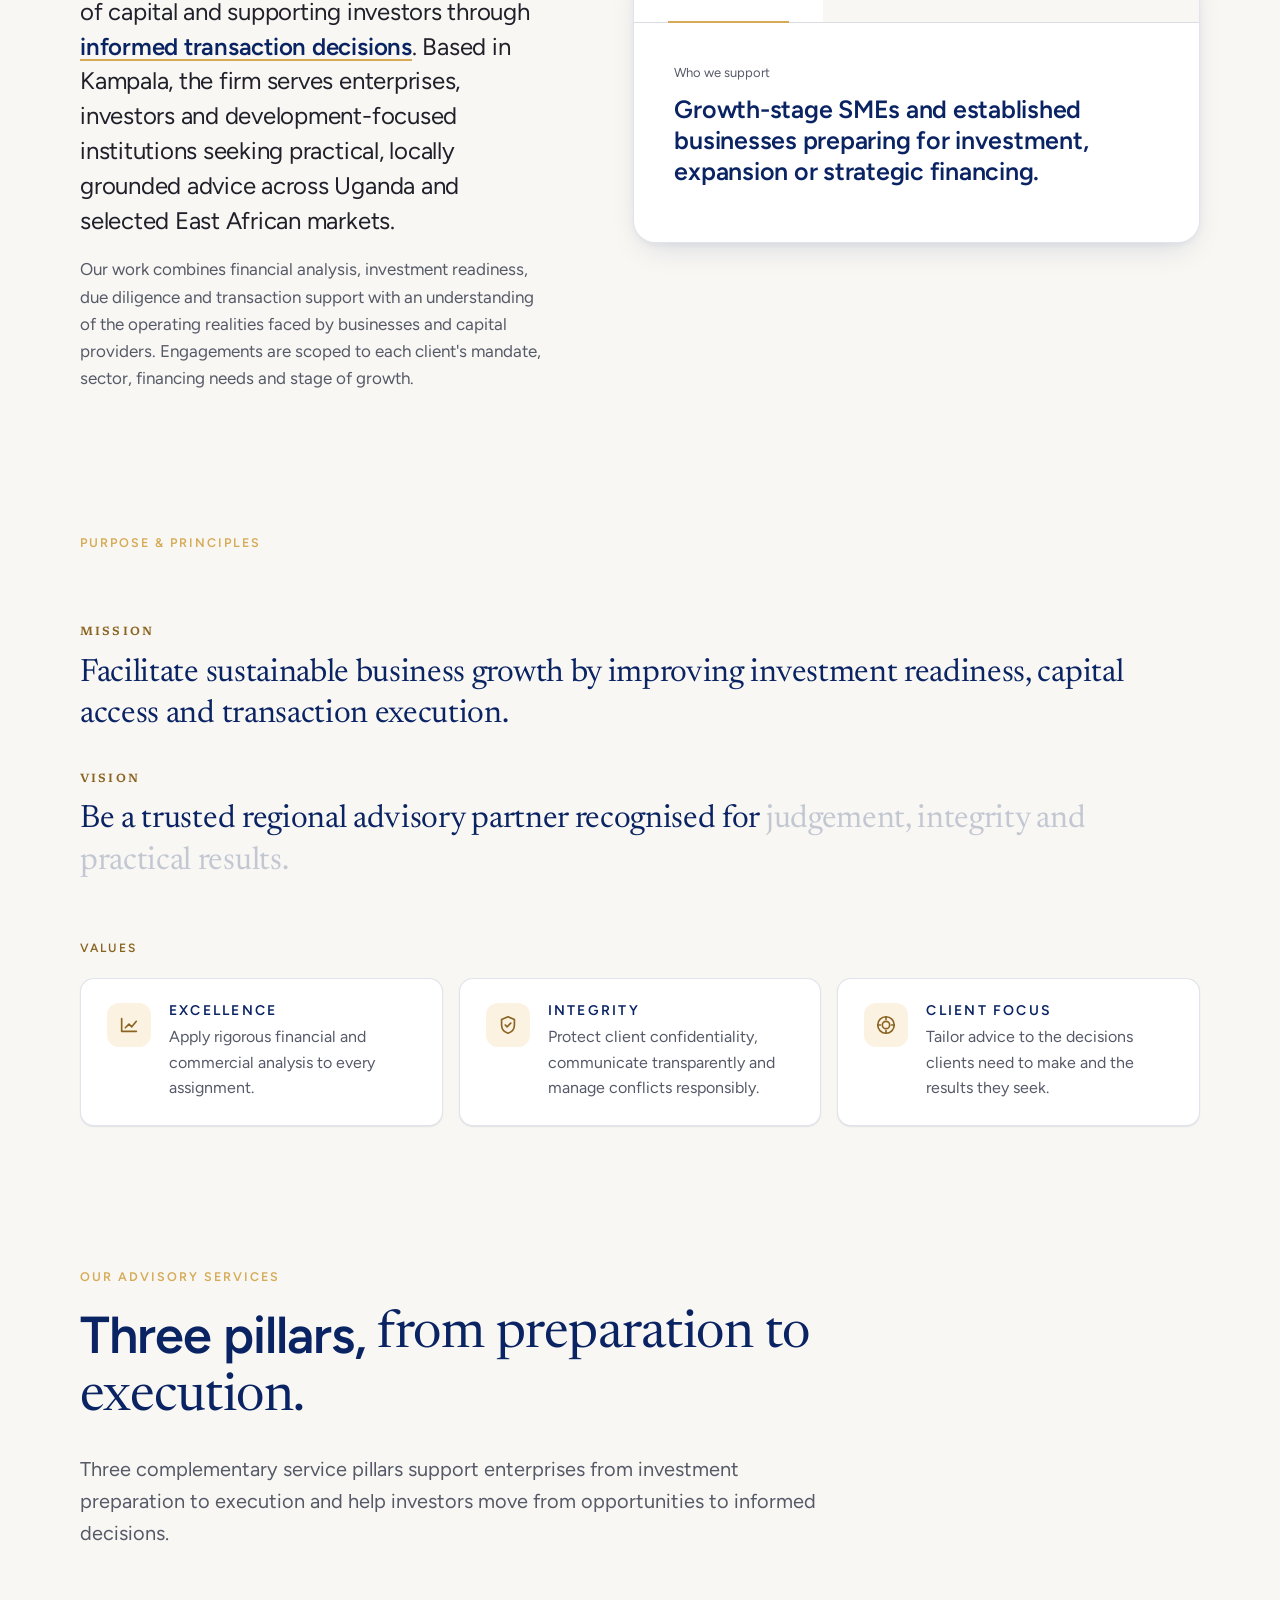
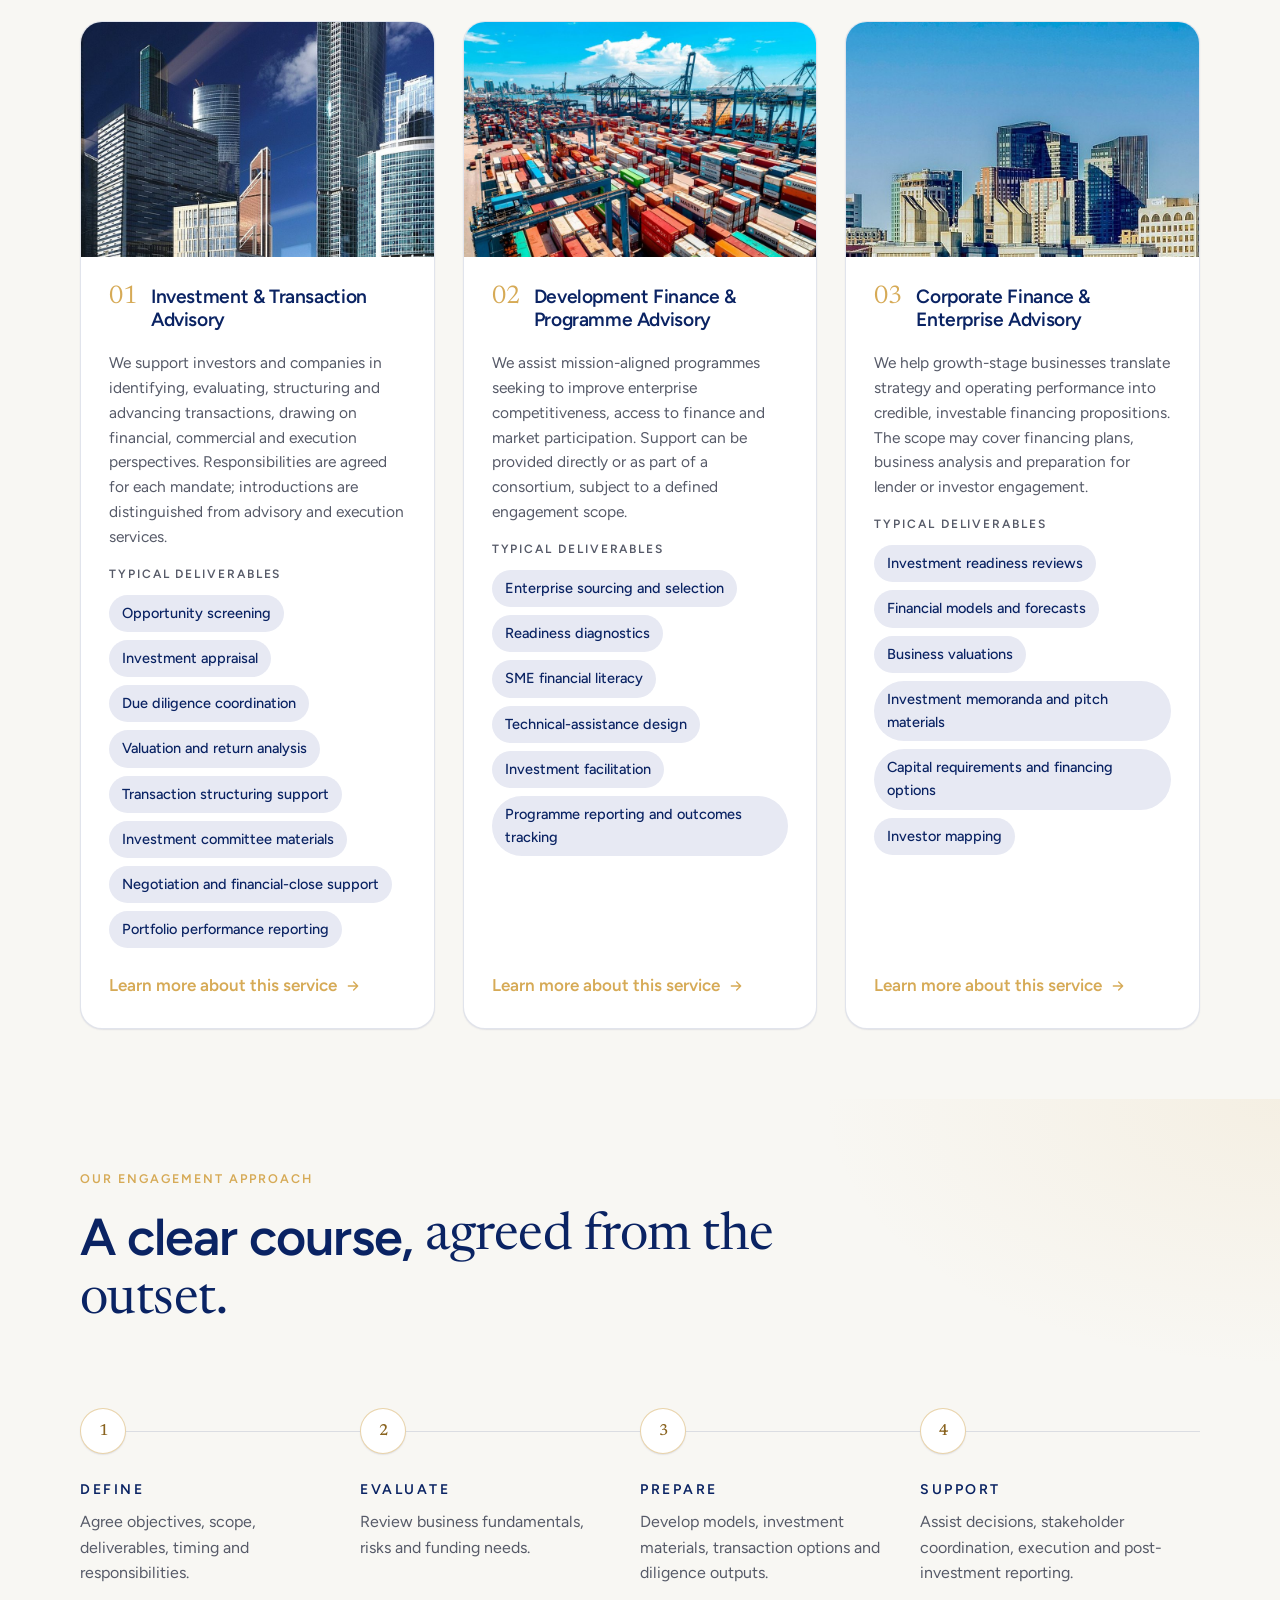
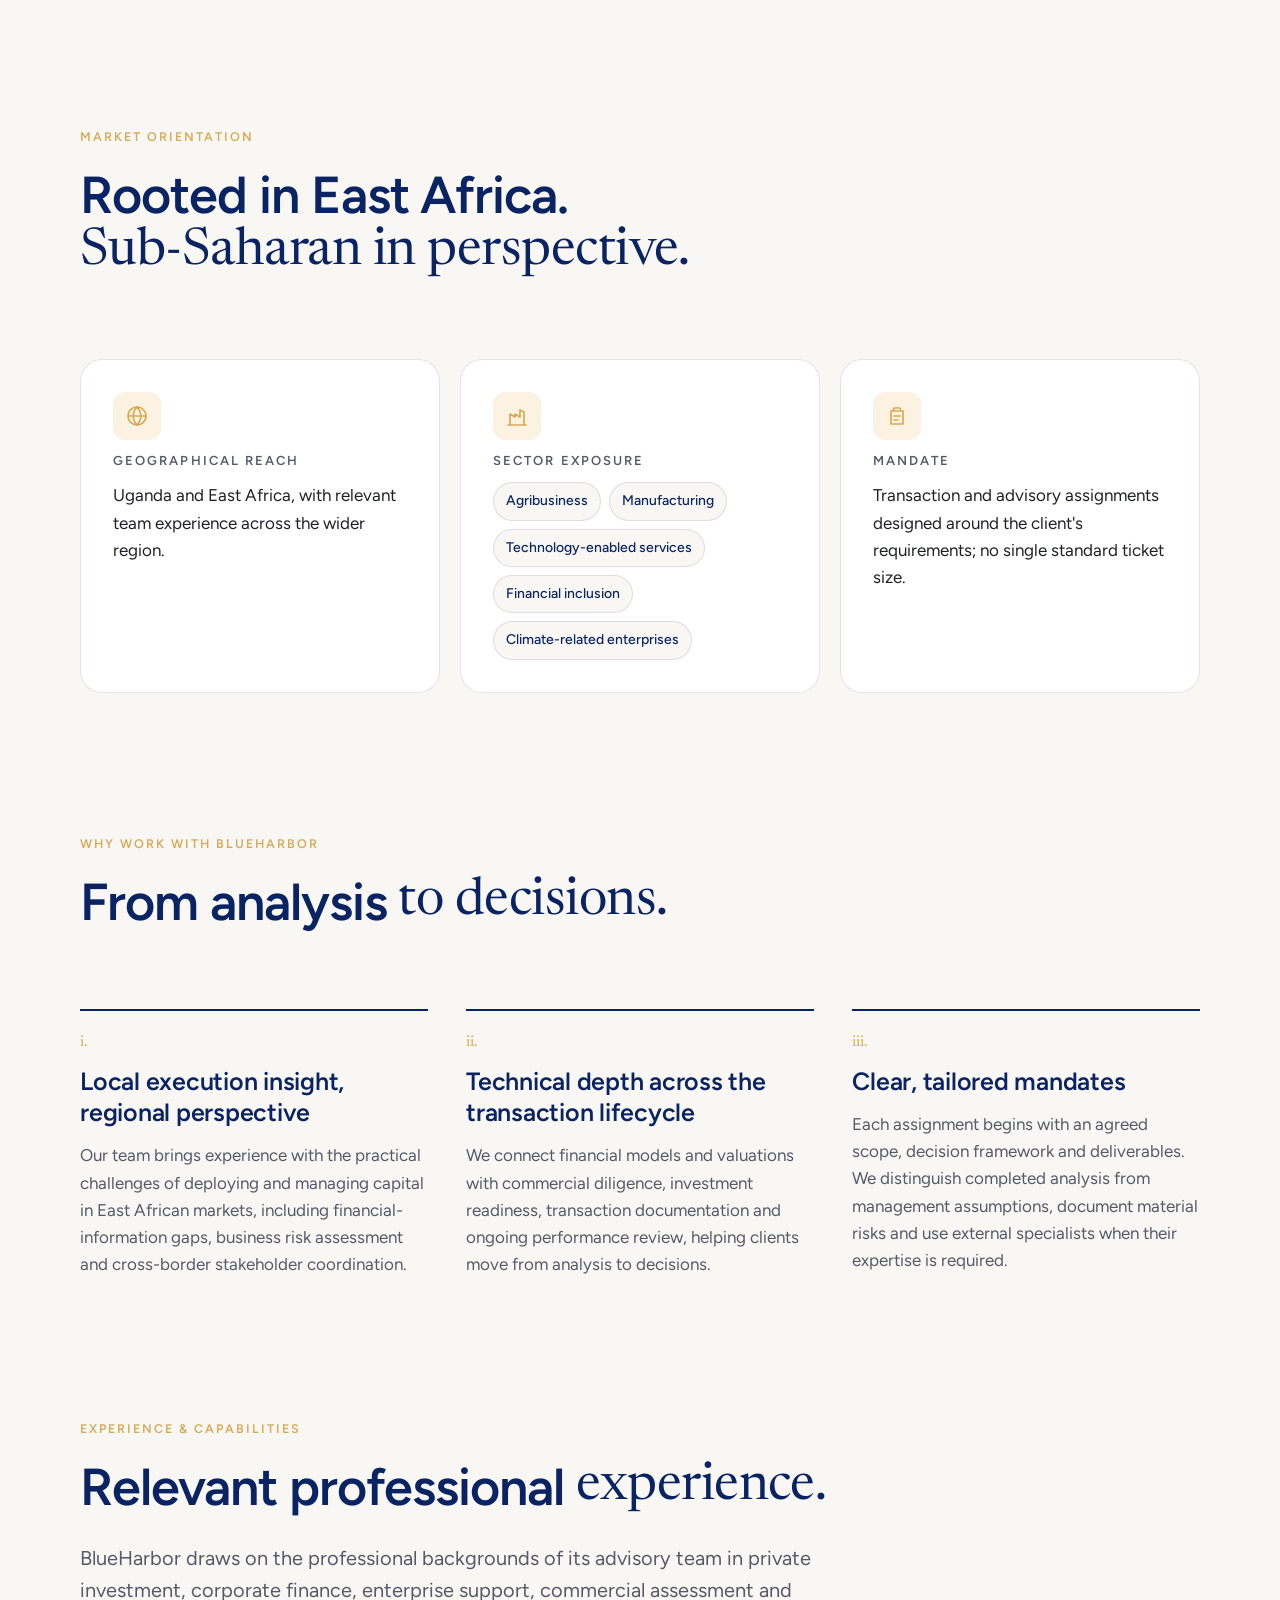
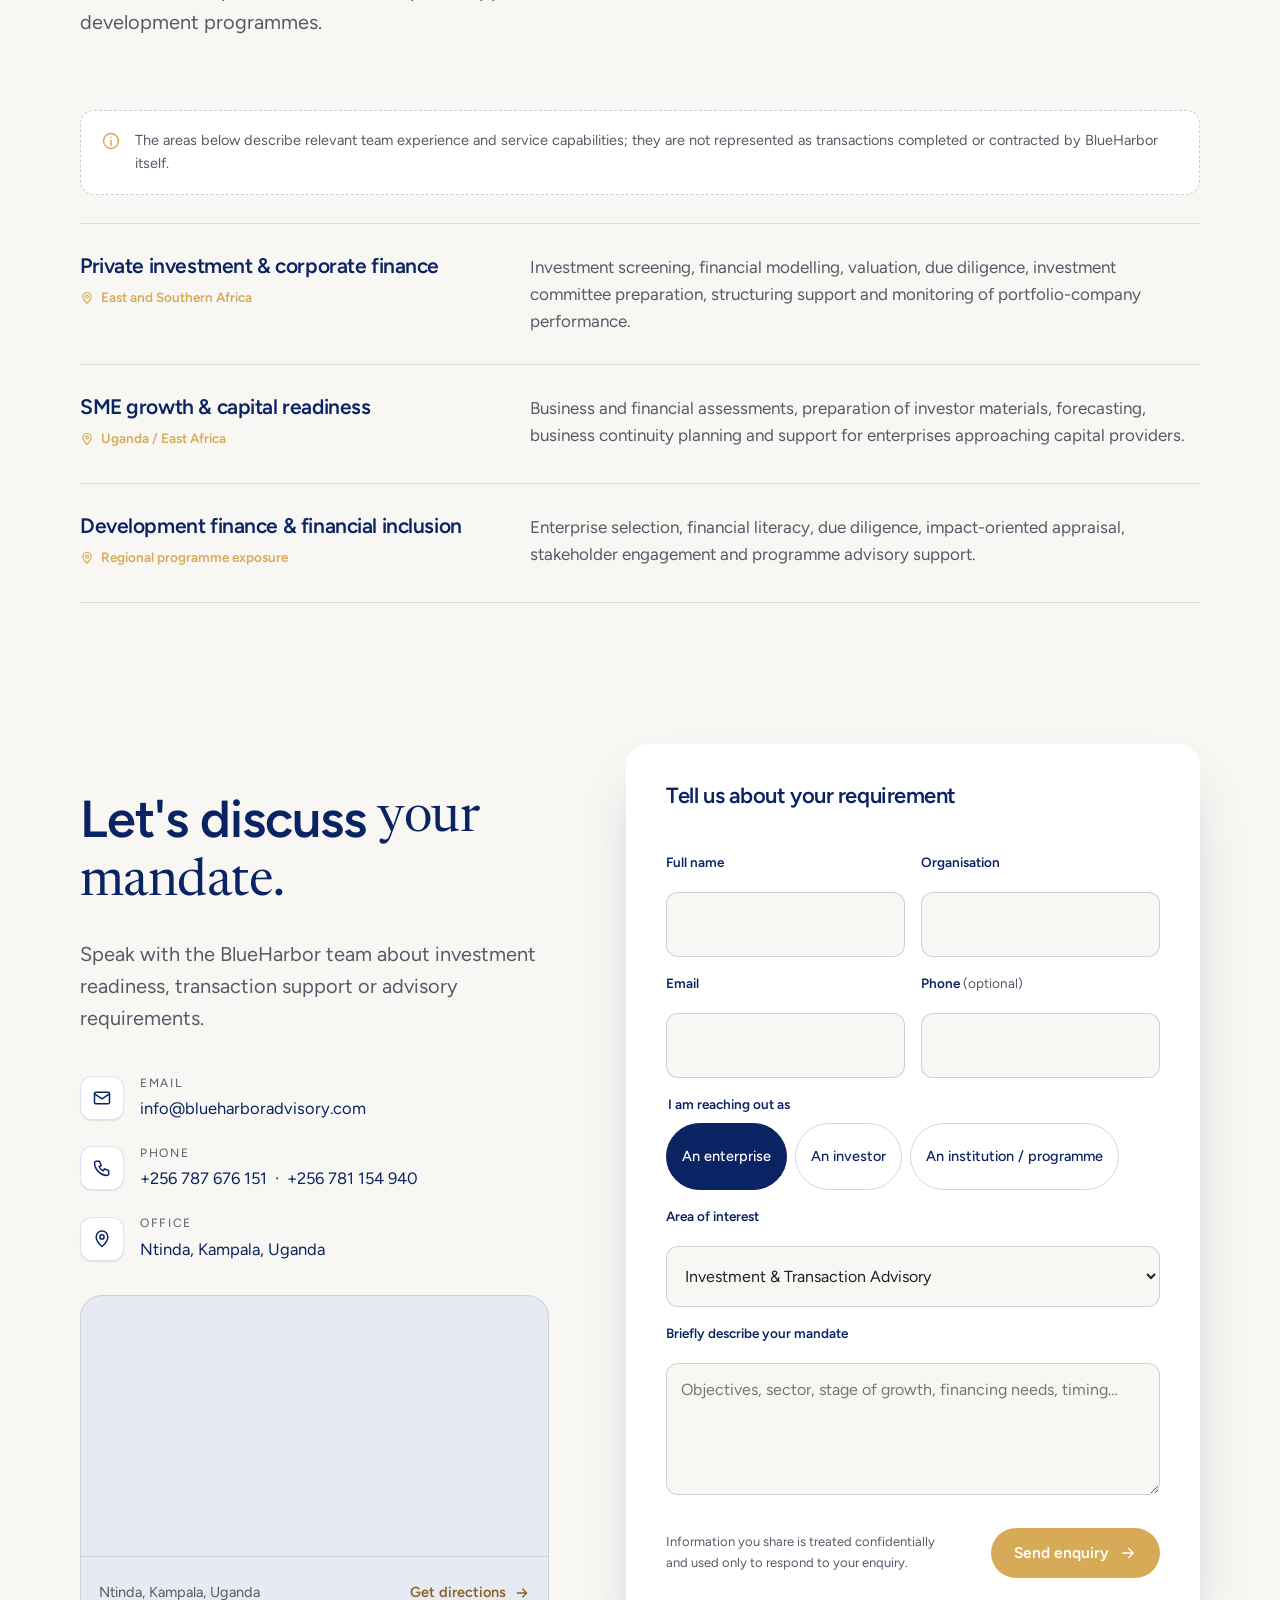
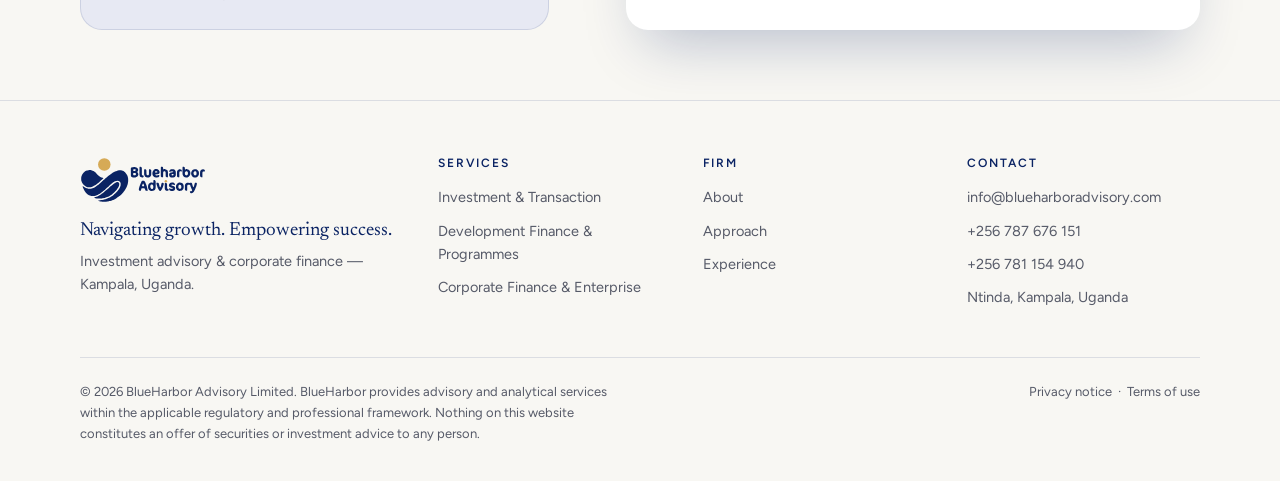
==== commit 50fcb7bc: "Swap the About photo for the client's Kampala skyline image Co-Authored-By: Claude Opus 5.5 <noreply" ====
--- a/index.html
+++ b/index.html
@@ -118,7 +118,7 @@
       <p class="muted reveal">Our work combines financial analysis, investment readiness, due diligence and transaction support with an understanding of the operating realities faced by businesses and capital providers. Engagements are scoped to each client's mandate, sector, financing needs and stage of growth.</p>
     </div>
     <div class="about-side">
-      <div class="about-media-art reveal" data-reveal="right"><img src="/assets/about/about-kampala-skyline.jpg" alt="The Kampala skyline at dusk" loading="lazy" width="1280" height="826"></div>
+      <div class="about-media-art reveal" data-reveal="right"><img src="/assets/about/about-kampala-skyline.jpg" alt="Kampala skyline above the trees" loading="lazy" width="600" height="400"></div>
       <div class="audience reveal" data-reveal="right" data-d="1">
         <div class="aud-tabs" role="tablist" aria-label="Who we support">
           <button class="aud-tab" role="tab" id="t-ent" aria-controls="p-ent" aria-selected="true">Enterprises</button><button class="aud-tab" role="tab" id="t-inv" aria-controls="p-inv" aria-selected="false" tabindex="-1">Investors</button><button class="aud-tab" role="tab" id="t-ins" aria-controls="p-ins" aria-selected="false" tabindex="-1">Institutions</button>
--- a/css/styles.css
+++ b/css/styles.css
@@ -33,7 +33,7 @@
 
   --container:1200px;
   --gutter:clamp(16px,4vw,40px);
-  --section-y:clamp(72px,10vw,136px);
+  --section-y:clamp(44px,5.5vw,76px);
   --ease:cubic-bezier(.2,.7,.2,1);
 }
 
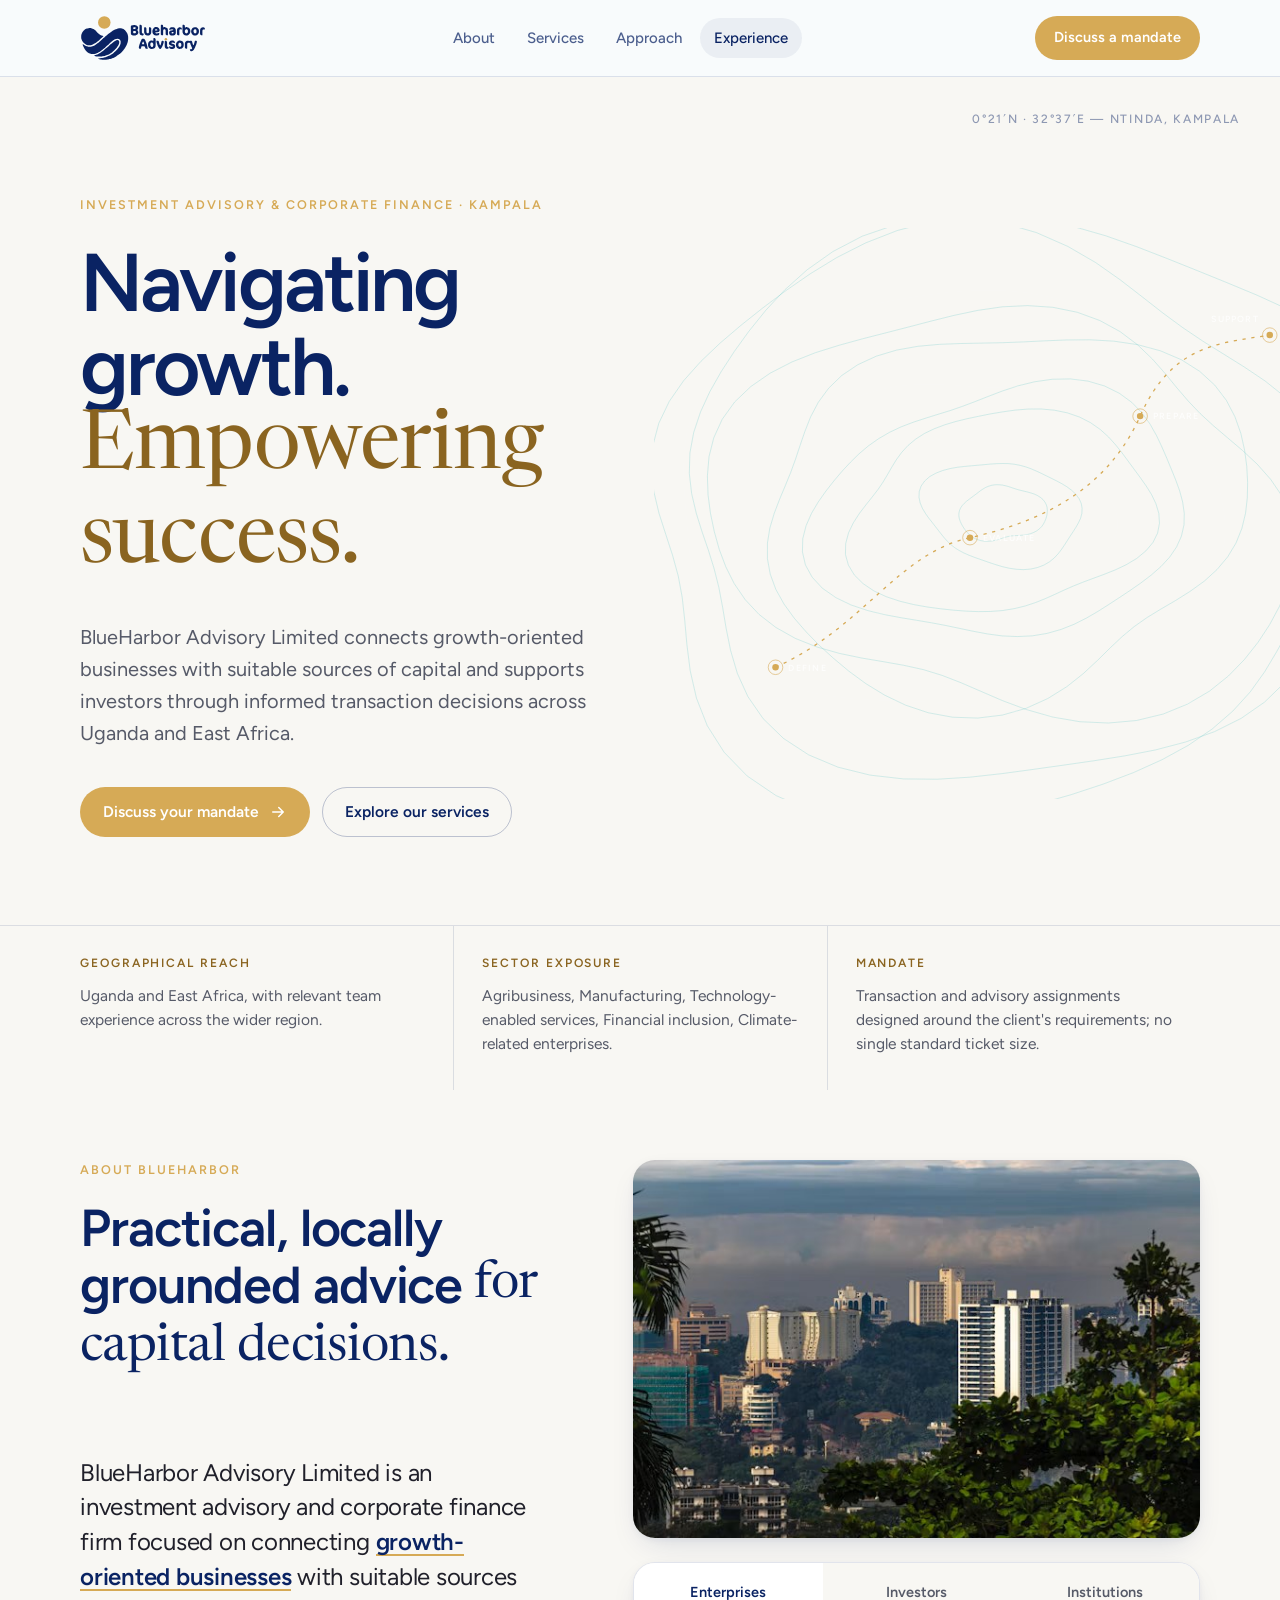
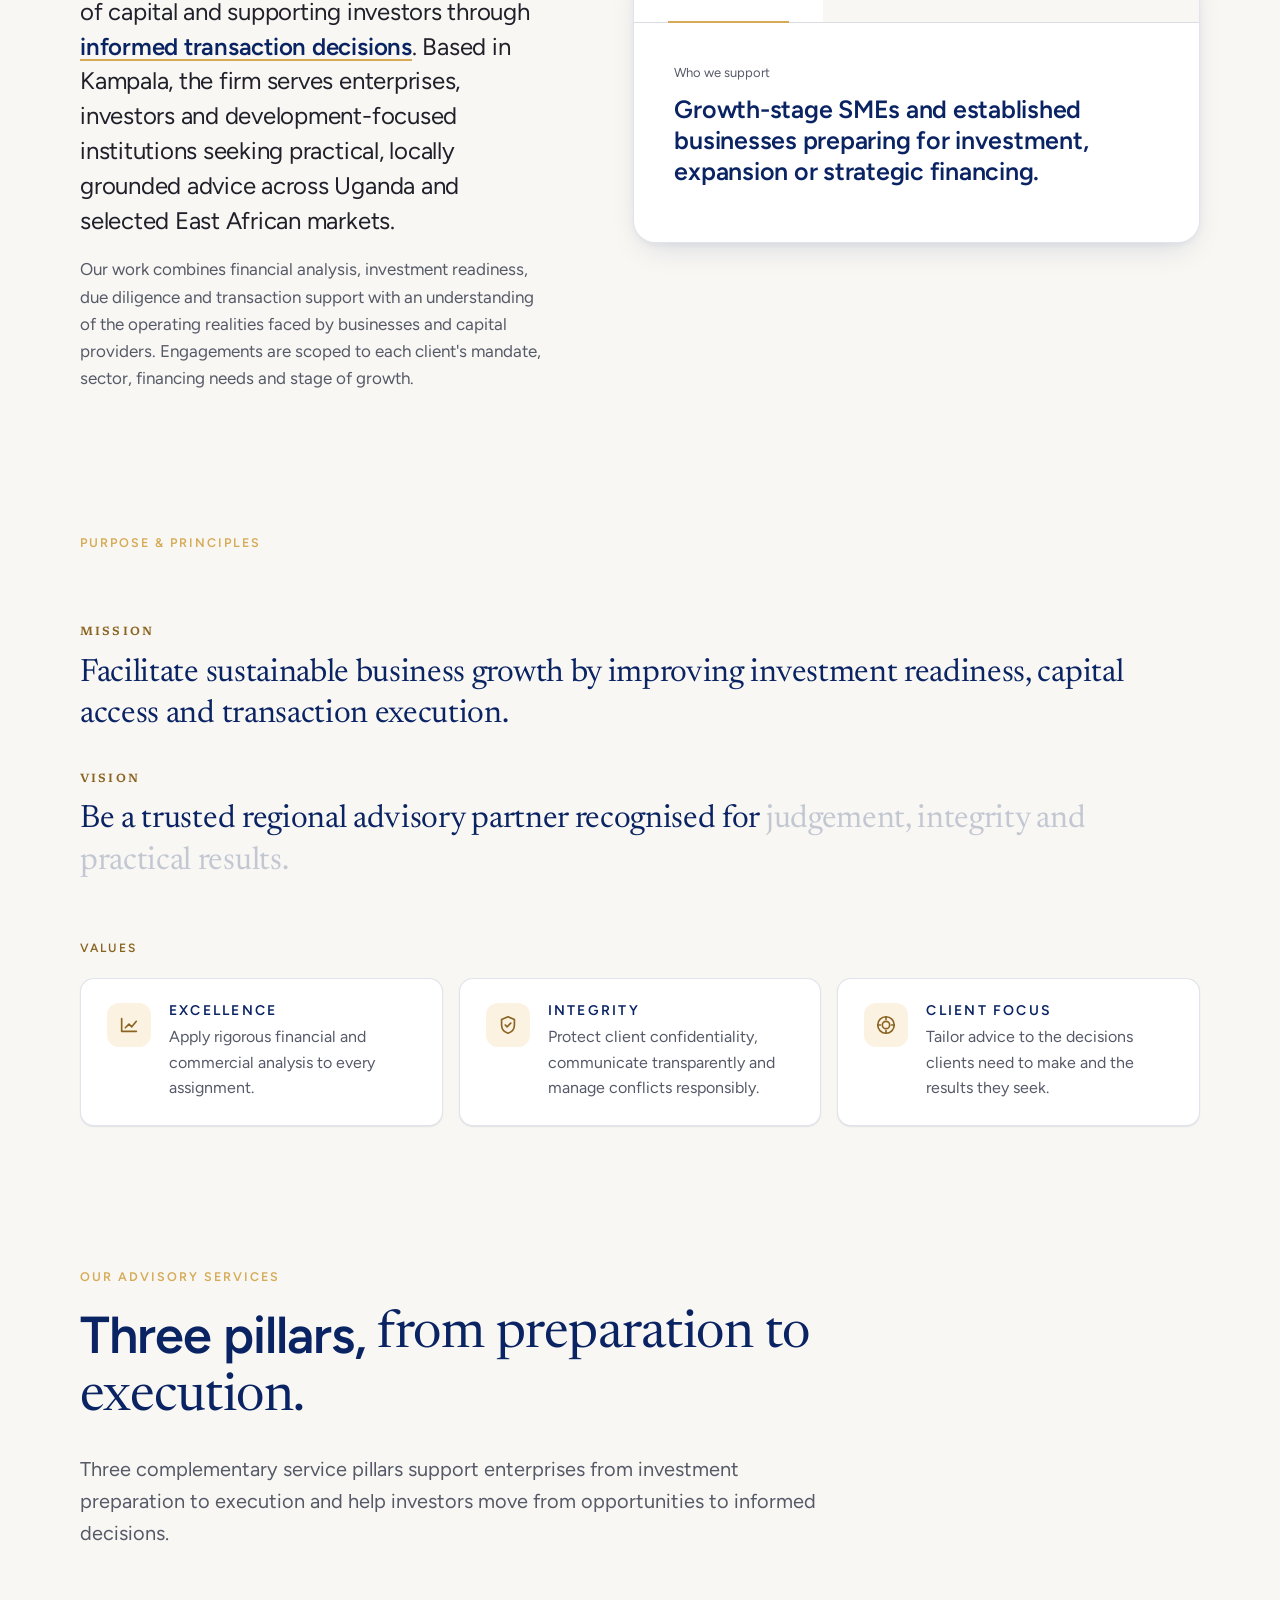
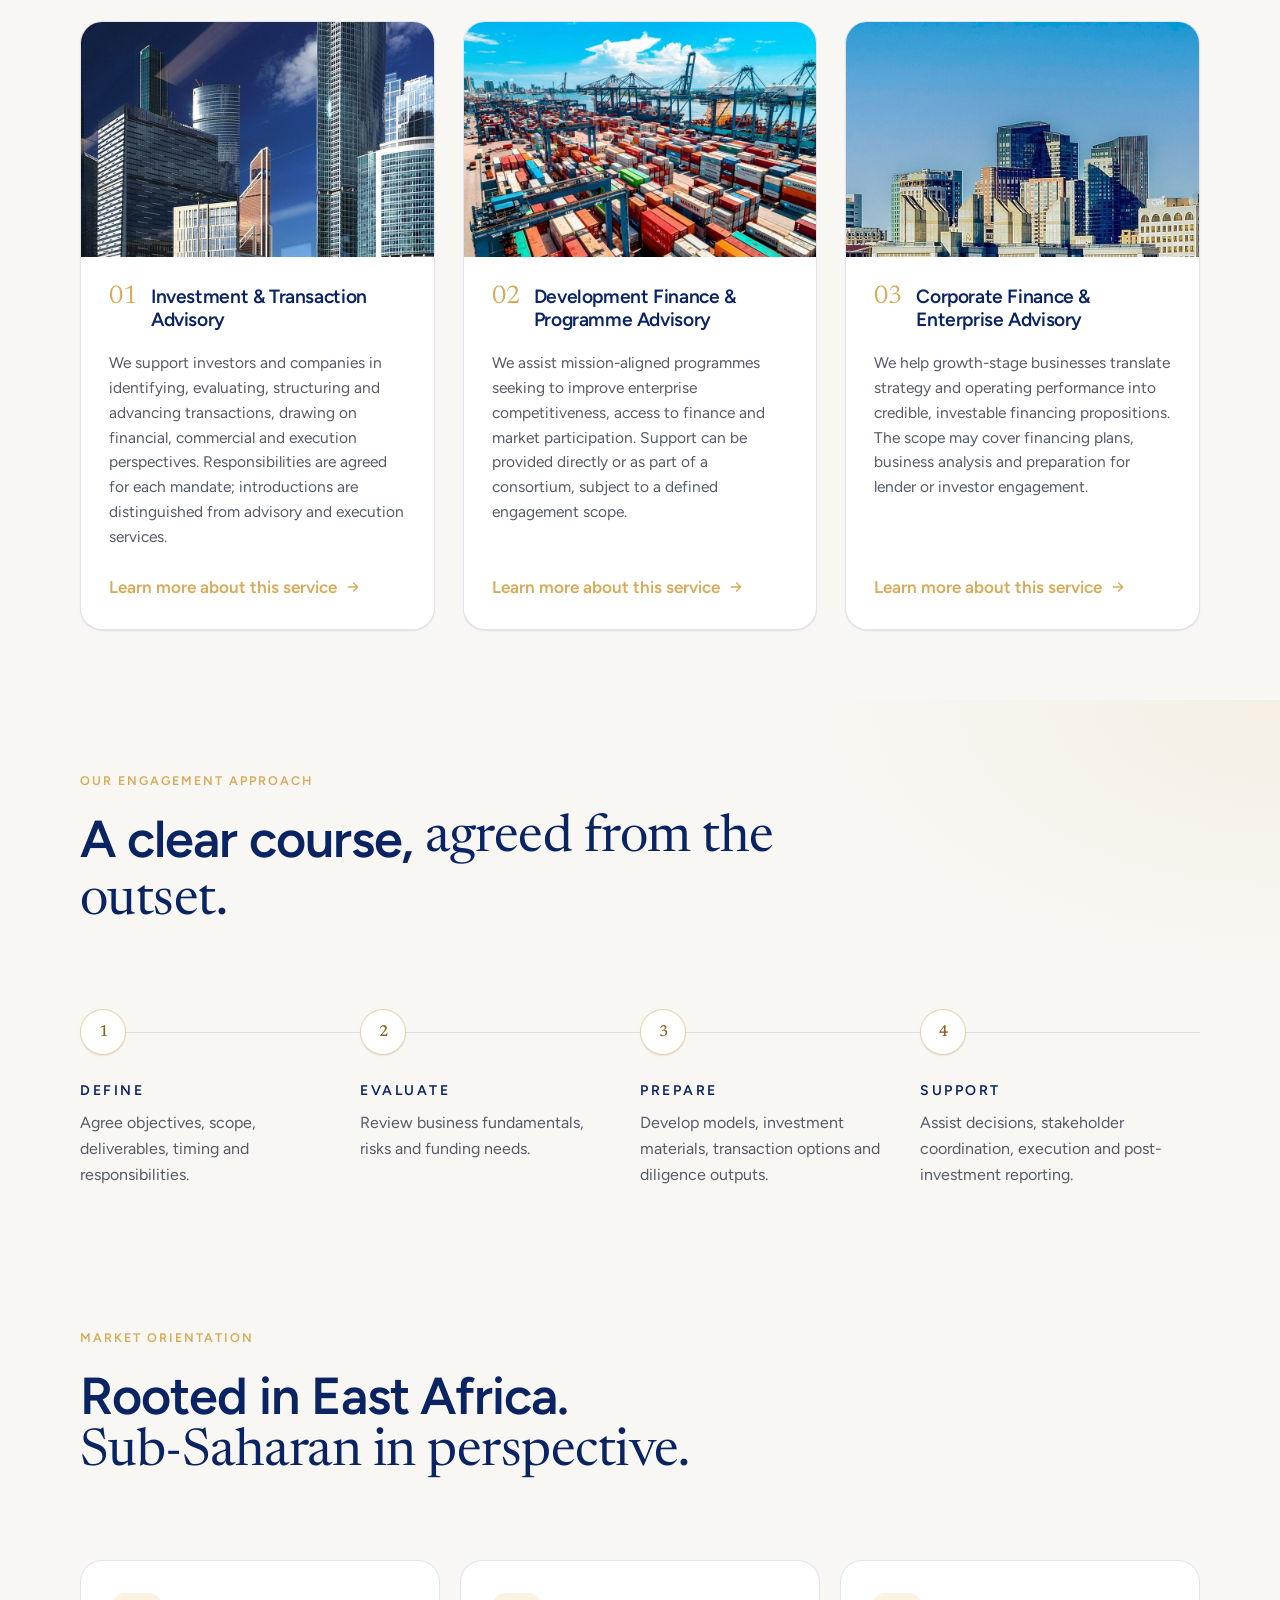
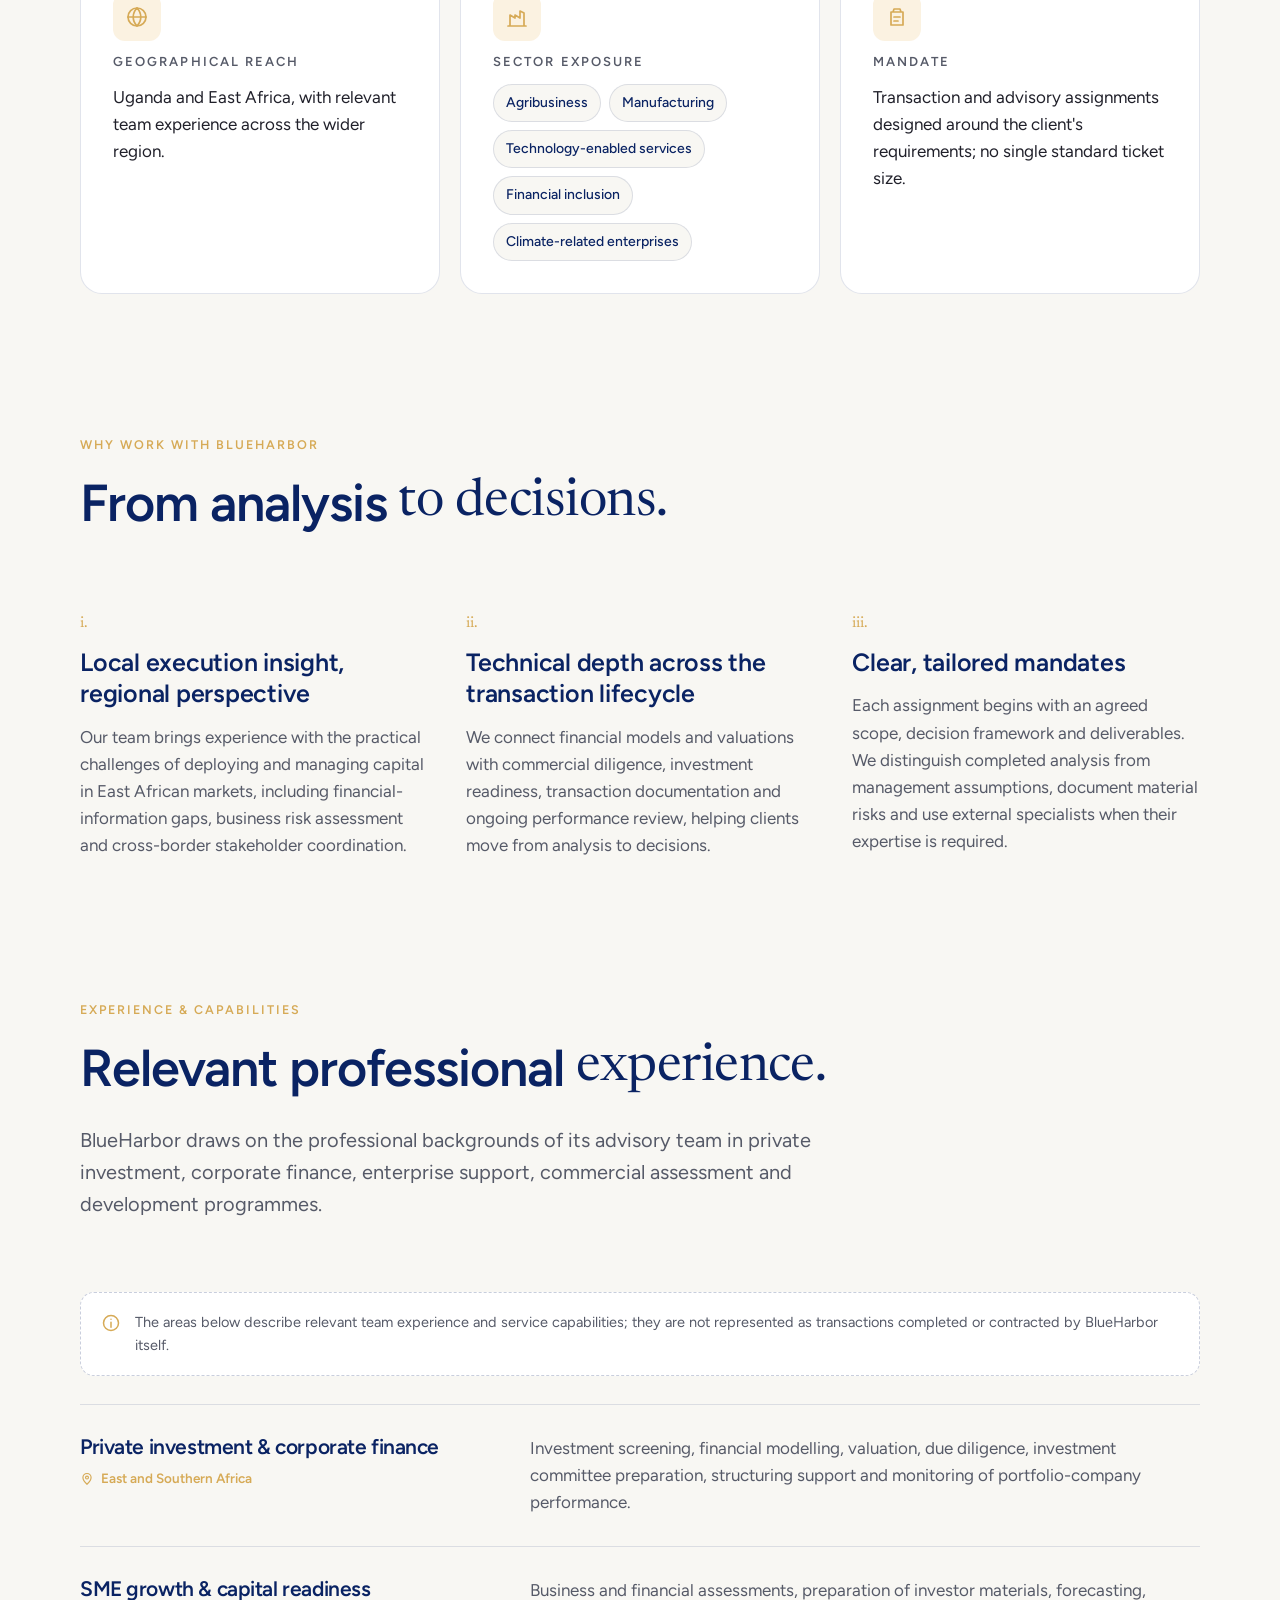
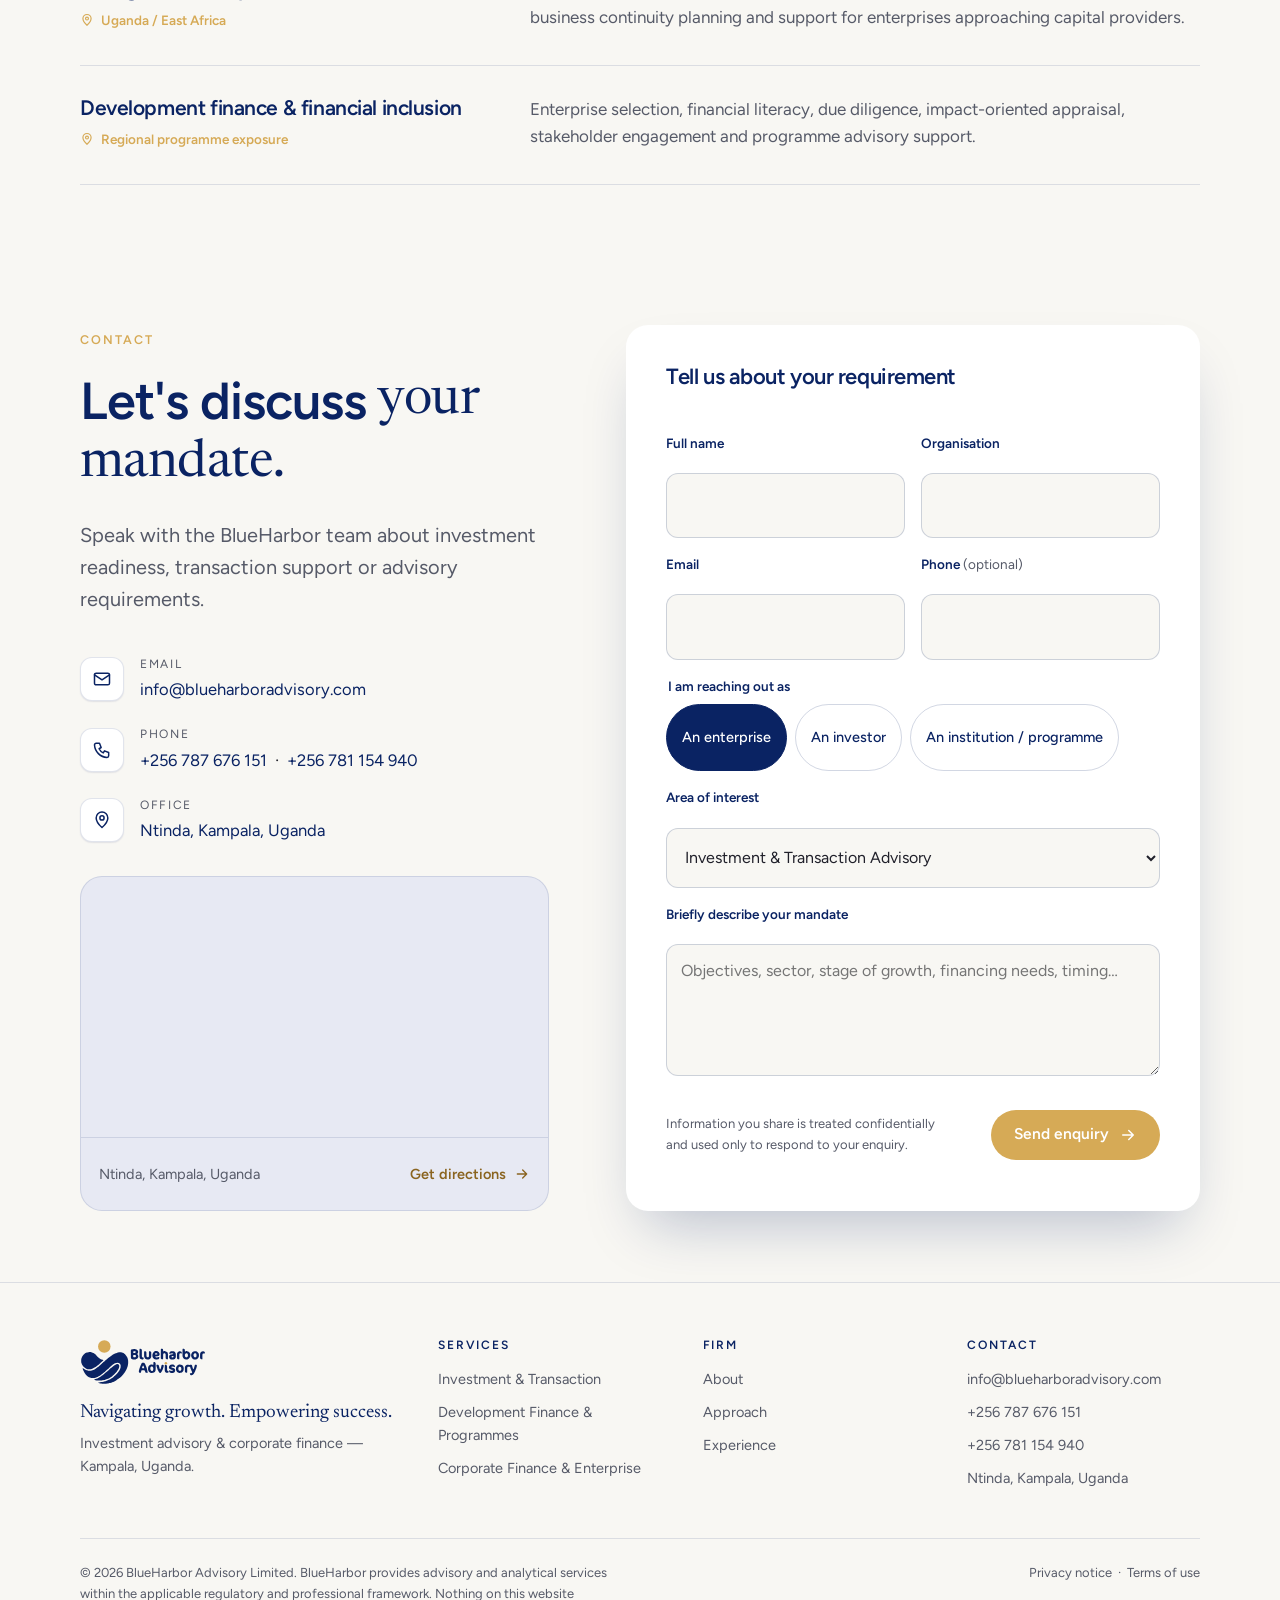
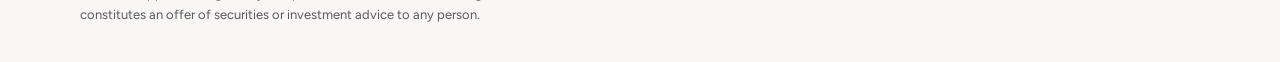
==== commit bf2d89d6: "Remove card deliverables lists and the Why-section rule lines Drop the "Typical deliverables" pills " ====
--- a/index.html
+++ b/index.html
@@ -174,7 +174,6 @@
         </div>
         <div class="svc-content">
           <p>We support investors and companies in identifying, evaluating, structuring and advancing transactions, drawing on financial, commercial and execution perspectives. Responsibilities are agreed for each mandate; introductions are distinguished from advisory and execution services.</p>
-          <div class="deliv"><h4>Typical deliverables</h4><ul><li>Opportunity screening</li><li>Investment appraisal</li><li>Due diligence coordination</li><li>Valuation and return analysis</li><li>Transaction structuring support</li><li>Investment committee materials</li><li>Negotiation and financial-close support</li><li>Portfolio performance reporting</li></ul></div>
         </div>
         <p class="svc-learn"><a class="link-arrow" href="/services/transaction-advisory.html">Learn more about this service <svg viewBox="0 0 24 24" fill="none" stroke="currentColor" stroke-width="2" stroke-linecap="round" stroke-linejoin="round"><path d="M5 12h14M13 6l6 6-6 6"/></svg></a></p>
         </div>
@@ -186,7 +185,6 @@
         </div>
         <div class="svc-content">
           <p>We assist mission-aligned programmes seeking to improve enterprise competitiveness, access to finance and market participation. Support can be provided directly or as part of a consortium, subject to a defined engagement scope.</p>
-          <div class="deliv"><h4>Typical deliverables</h4><ul><li>Enterprise sourcing and selection</li><li>Readiness diagnostics</li><li>SME financial literacy</li><li>Technical-assistance design</li><li>Investment facilitation</li><li>Programme reporting and outcomes tracking</li></ul></div>
         </div>
         <p class="svc-learn"><a class="link-arrow" href="/services/development-finance.html">Learn more about this service <svg viewBox="0 0 24 24" fill="none" stroke="currentColor" stroke-width="2" stroke-linecap="round" stroke-linejoin="round"><path d="M5 12h14M13 6l6 6-6 6"/></svg></a></p>
         </div>
@@ -198,7 +196,6 @@
         </div>
         <div class="svc-content">
           <p>We help growth-stage businesses translate strategy and operating performance into credible, investable financing propositions. The scope may cover financing plans, business analysis and preparation for lender or investor engagement.</p>
-          <div class="deliv"><h4>Typical deliverables</h4><ul><li>Investment readiness reviews</li><li>Financial models and forecasts</li><li>Business valuations</li><li>Investment memoranda and pitch materials</li><li>Capital requirements and financing options</li><li>Investor mapping</li></ul></div>
         </div>
         <p class="svc-learn"><a class="link-arrow" href="/services/corporate-finance.html">Learn more about this service <svg viewBox="0 0 24 24" fill="none" stroke="currentColor" stroke-width="2" stroke-linecap="round" stroke-linejoin="round"><path d="M5 12h14M13 6l6 6-6 6"/></svg></a></p>
         </div>
--- a/css/styles.css
+++ b/css/styles.css
@@ -238,7 +238,7 @@
 
 /* ================= WHY ================= */
 .why-grid{display:grid;grid-template-columns:repeat(3,1fr);gap:clamp(20px,3vw,40px)}
-.why-item{border-top:2px solid var(--navy);padding-top:26px}
+.why-item{padding-top:6px}
 .why-item .idx{font:400 15px var(--font-serif);color:var(--teal);margin-bottom:16px;display:block}
 .why-item h3{margin-bottom:14px}
 .why-item p{color:var(--slate)}
@@ -441,9 +441,6 @@
 .split.in .w > span{transform:none}
 
 /* Rule lines draw across */
-.why-item{position:relative;border-top:0}
-.why-item::before{content:"";position:absolute;top:0;left:0;right:0;height:2px;background:var(--navy);transform-origin:left;transition:transform 1.2s var(--ease) .1s}
-.js .why-item.reveal:not(.in)::before{transform:scaleX(0)}
 .exp-row{position:relative;border-bottom:0}
 .exp-row::after{content:"";position:absolute;left:0;right:0;bottom:0;height:1px;background:var(--line);transform-origin:left;transition:transform 1.2s var(--ease) .2s}
 .js .exp-row.reveal:not(.in)::after{transform:scaleX(0)}
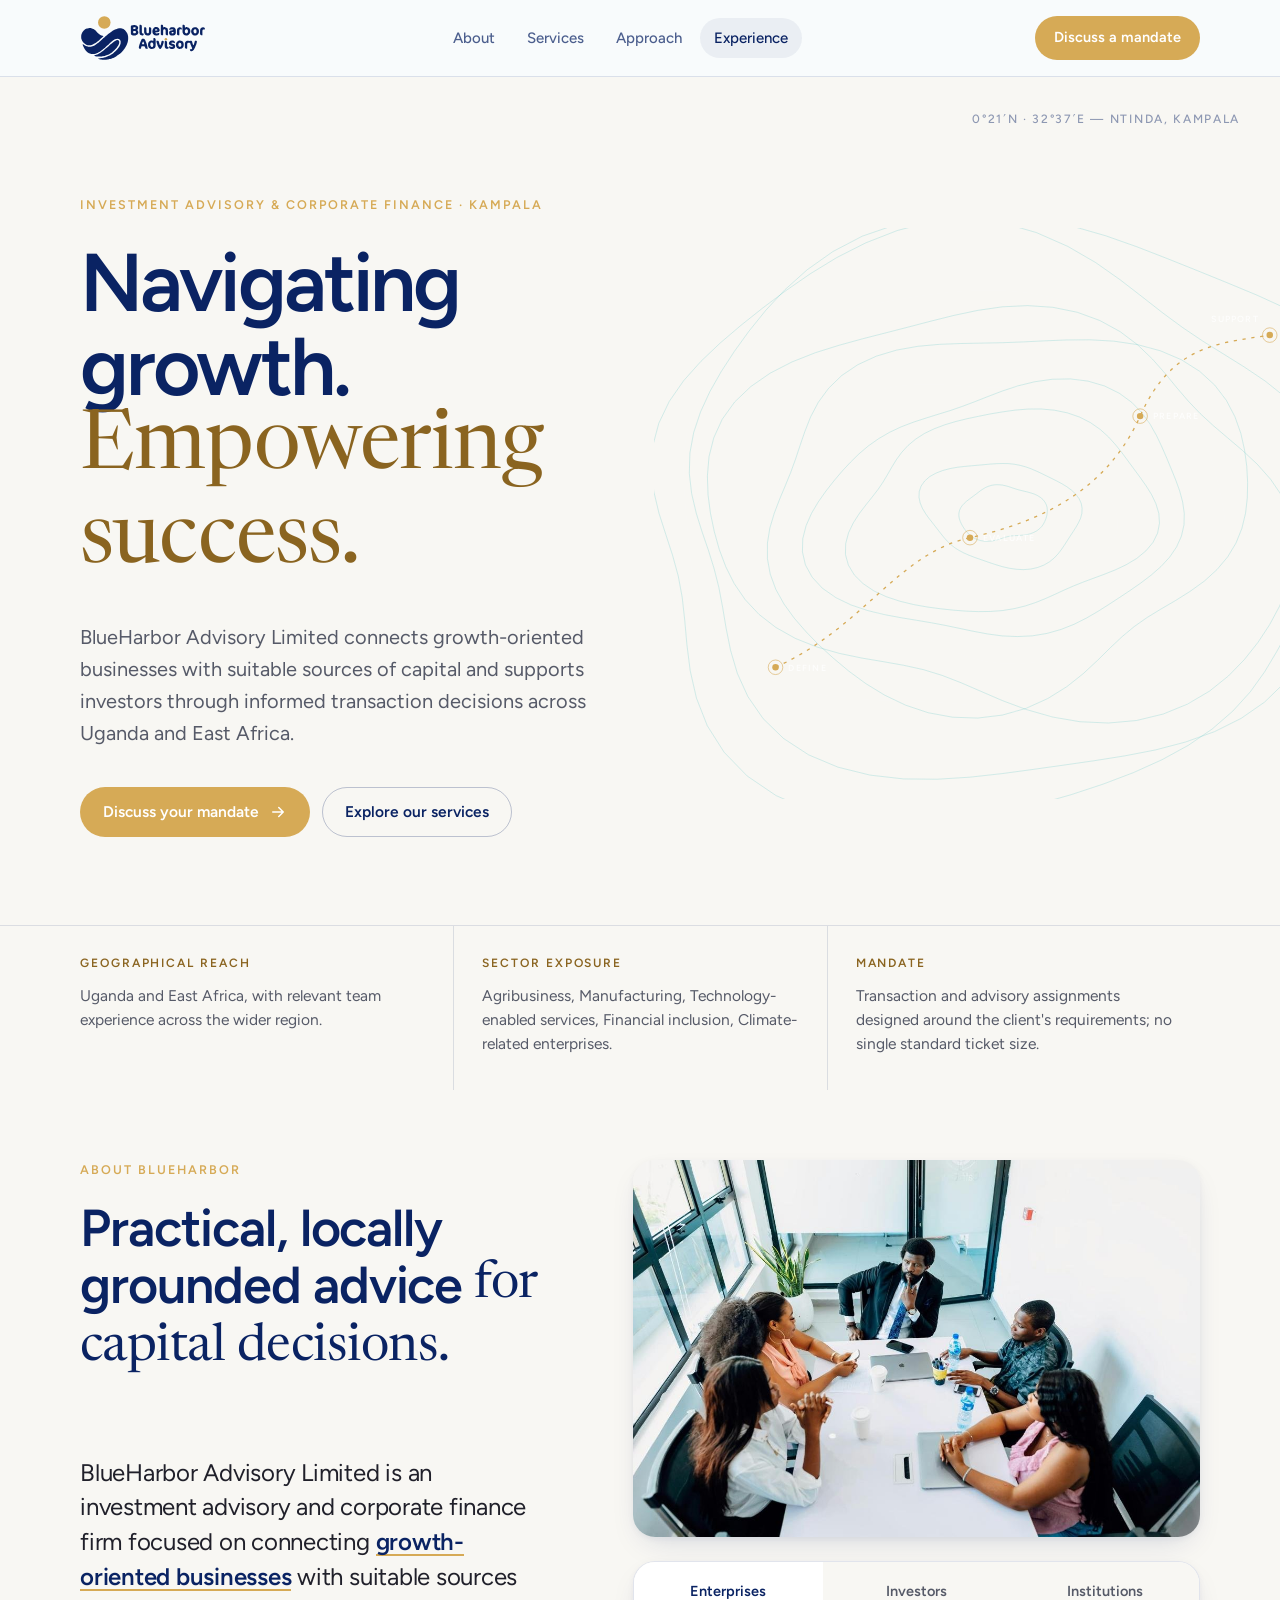
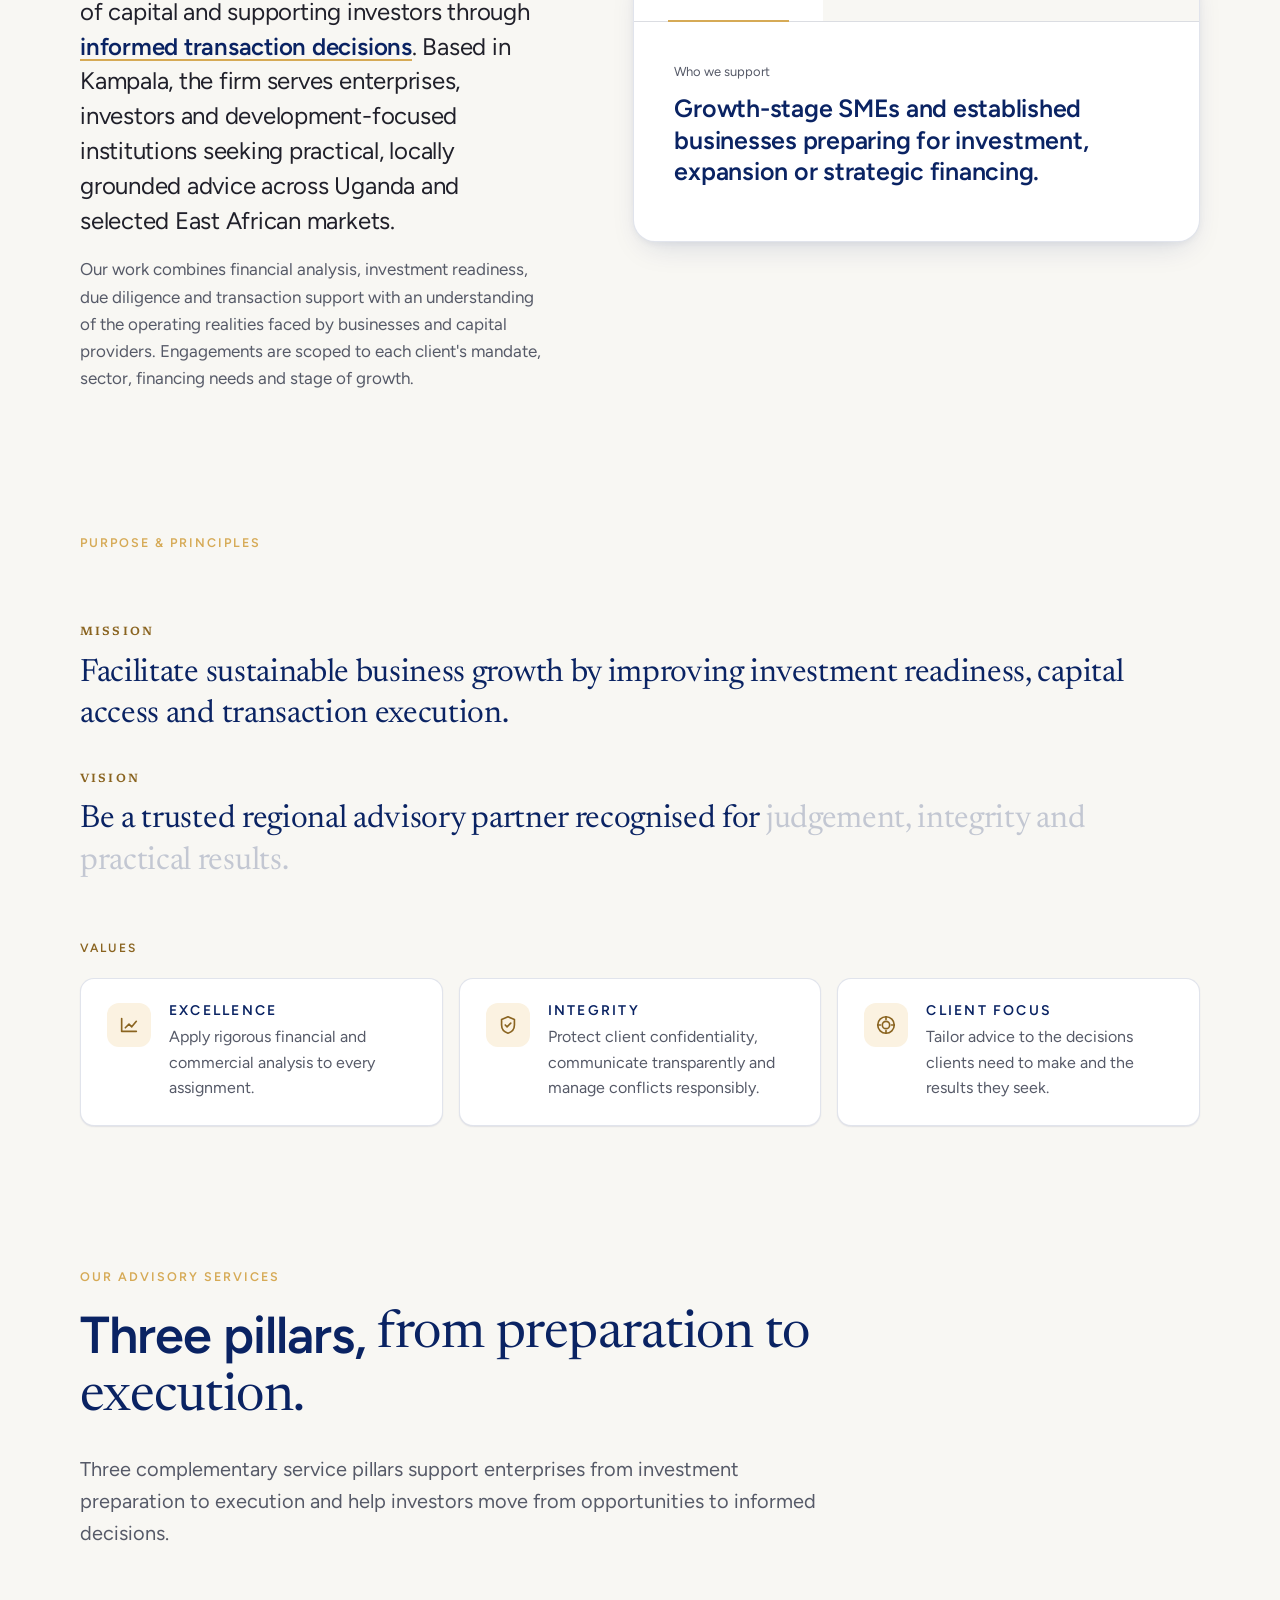
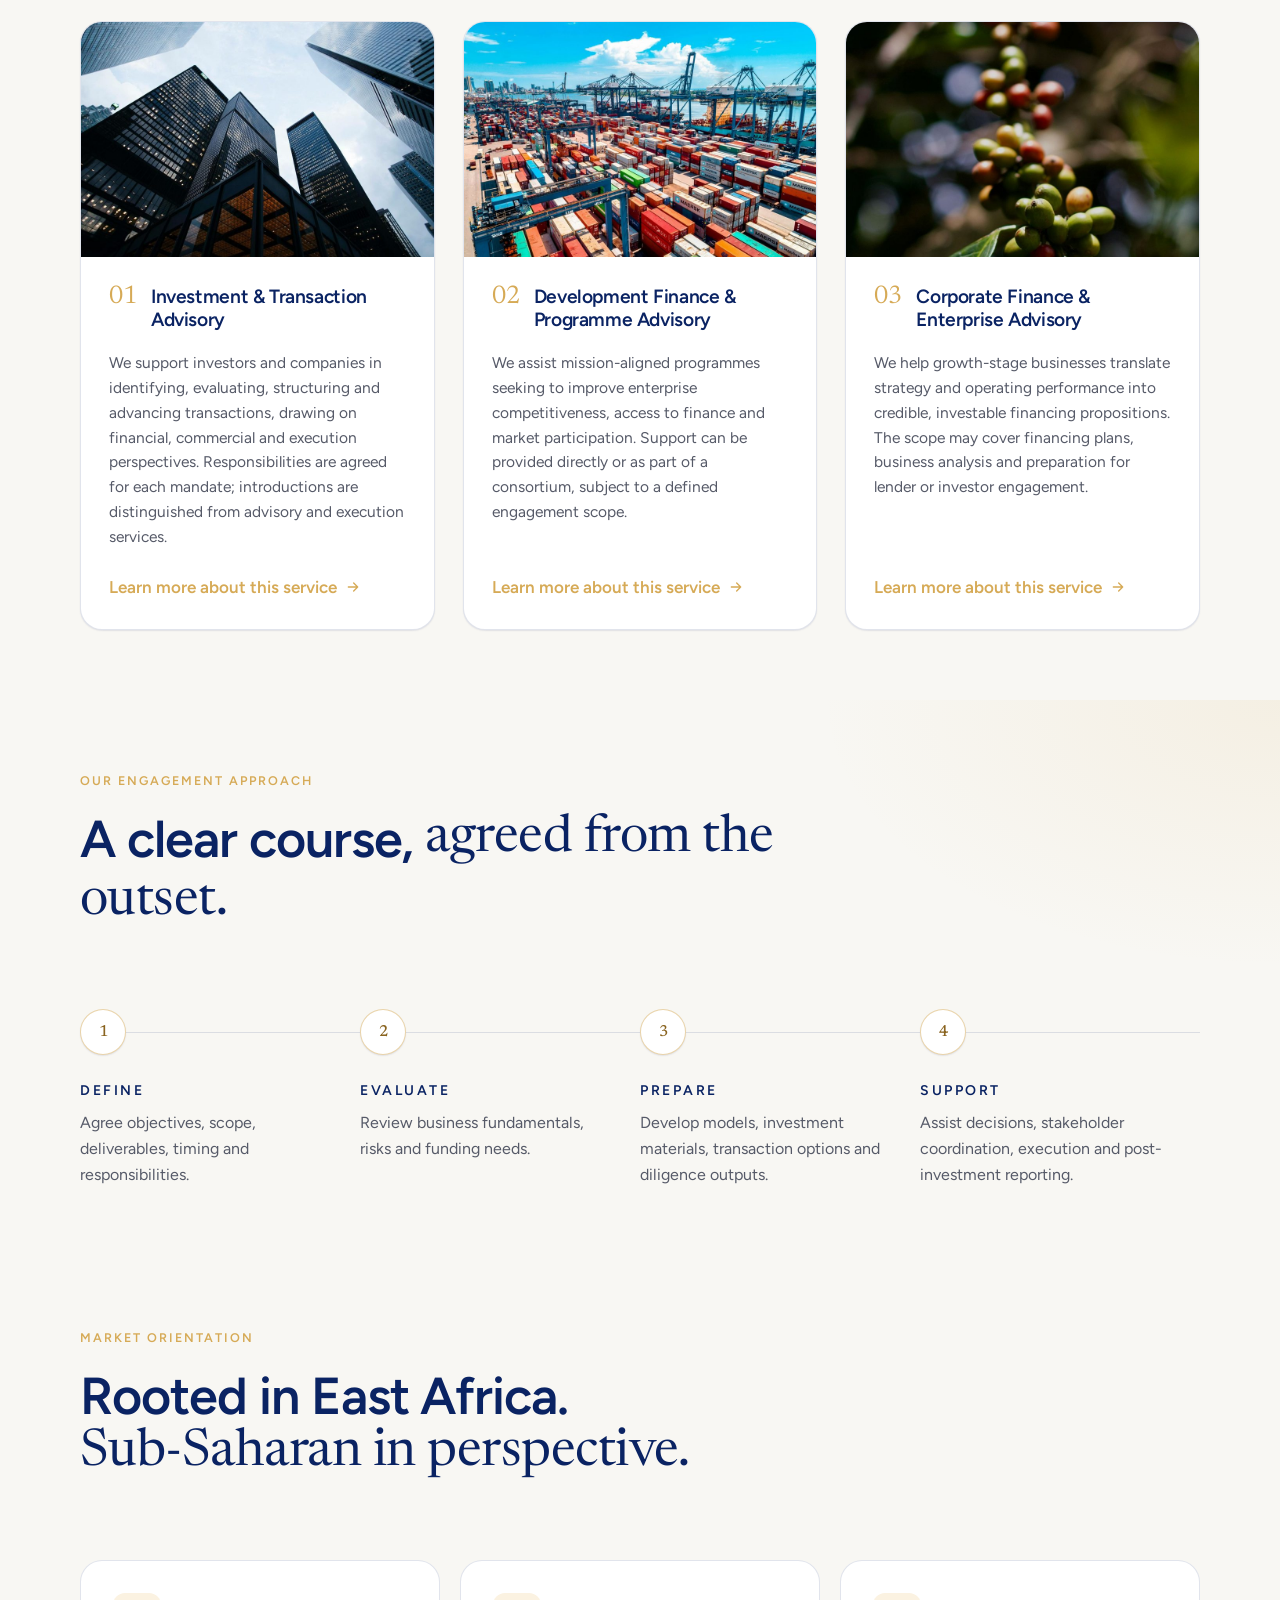
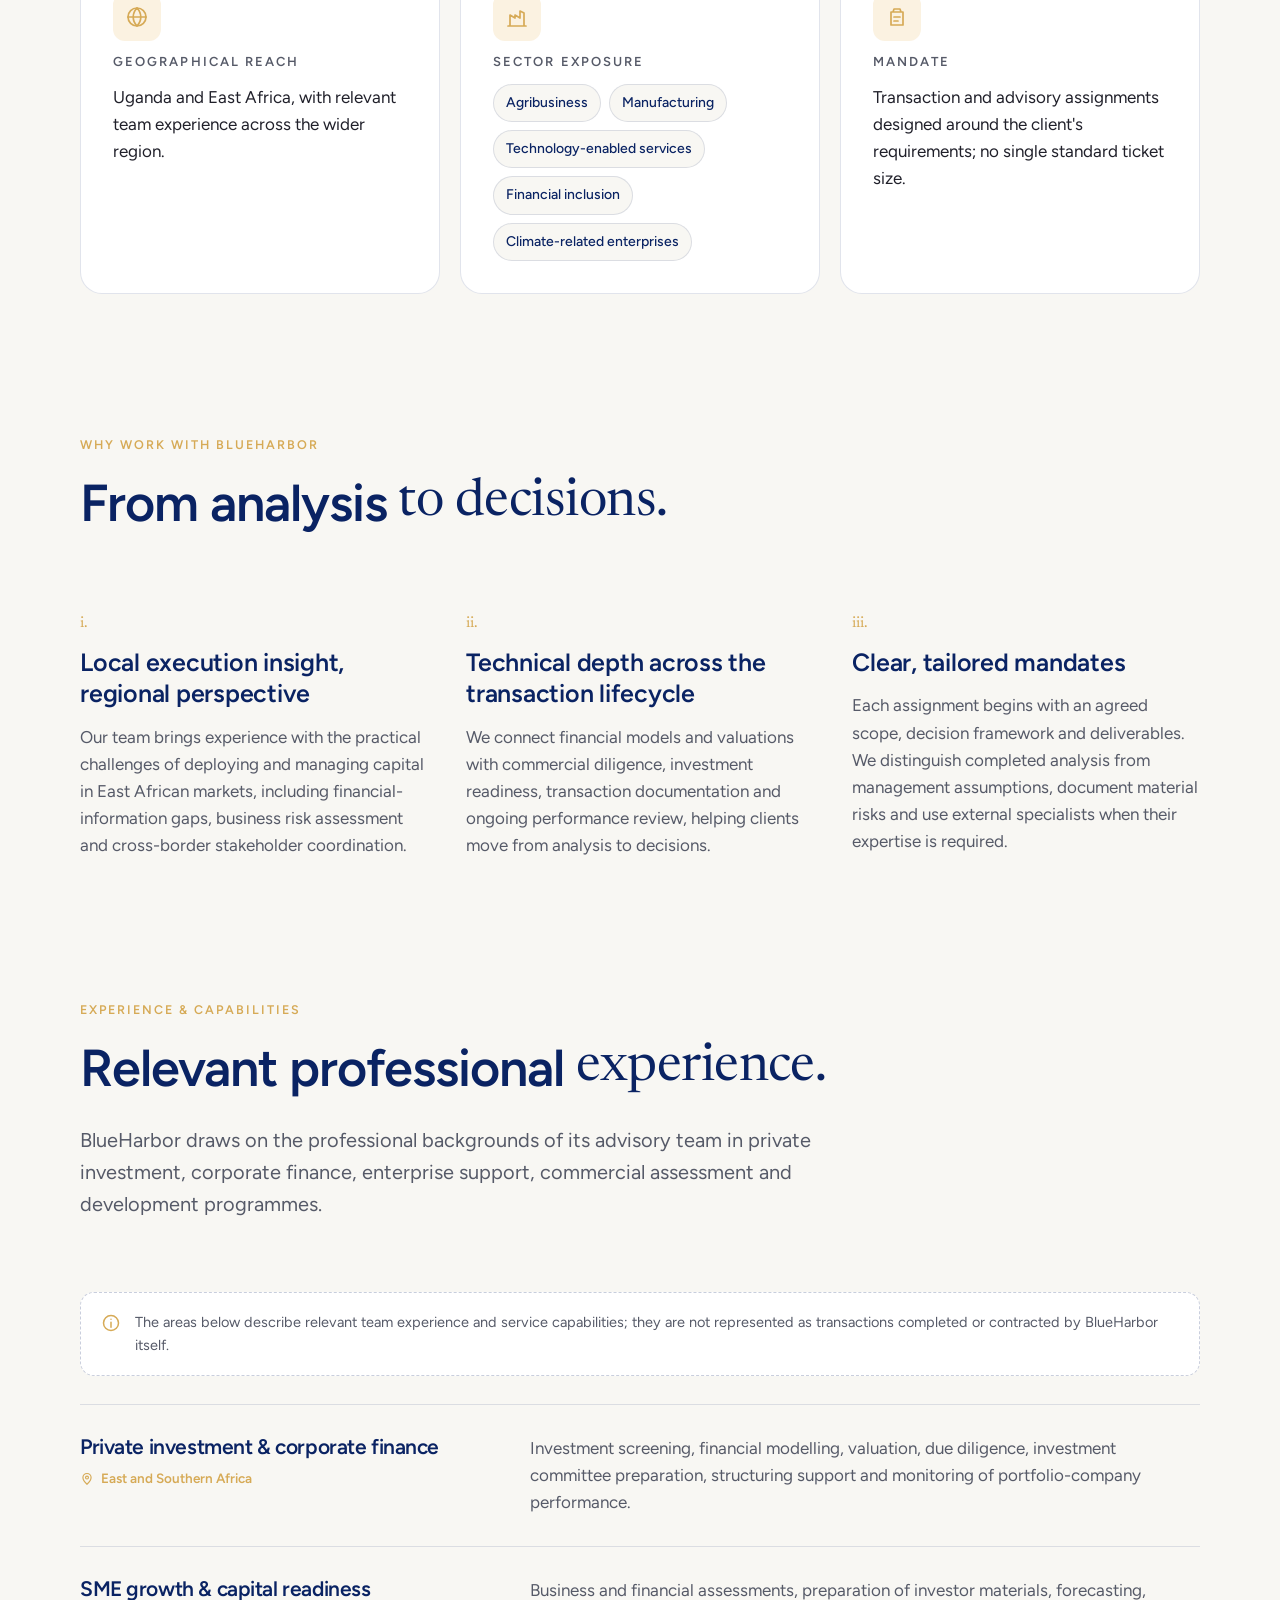
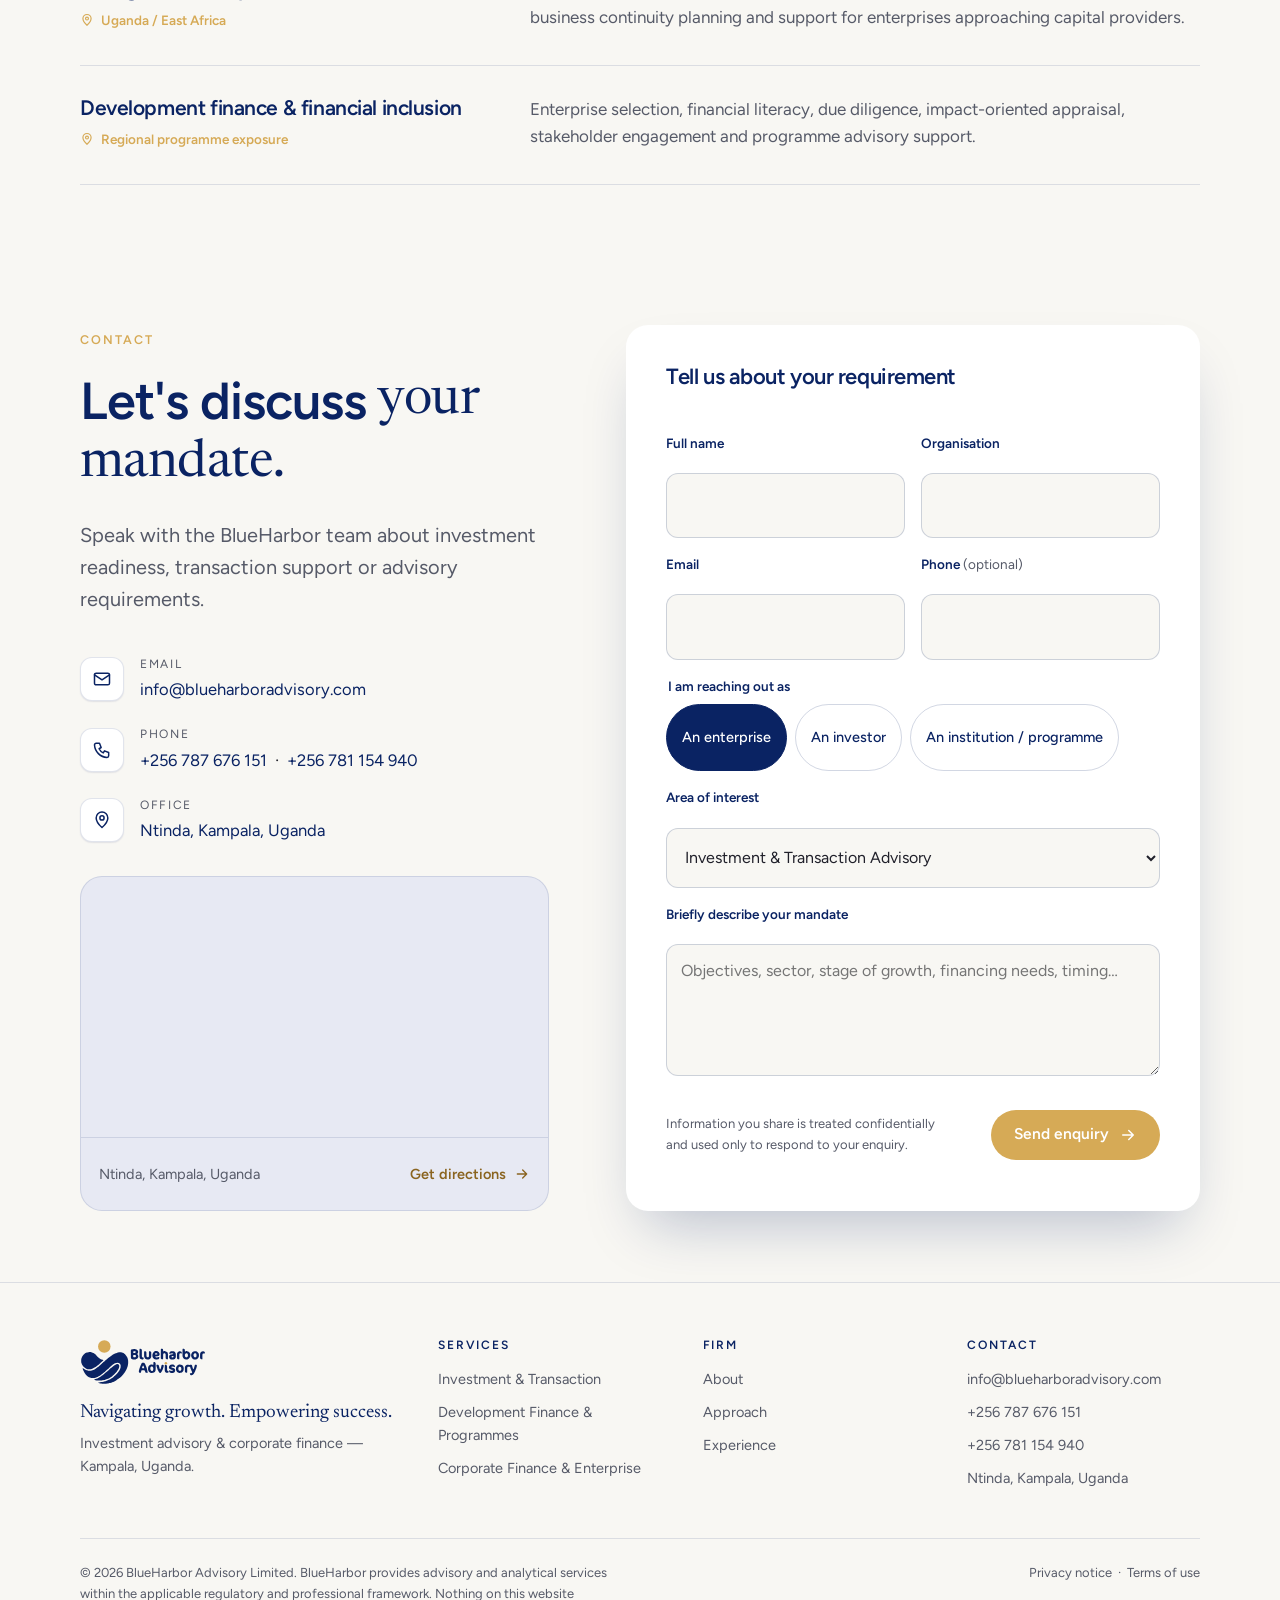
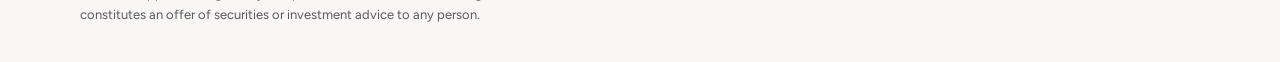
==== commit 4bcc0783: "Use the client's photos for About and two service cards About: team meeting photo. Investment & Tran" ====
--- a/index.html
+++ b/index.html
@@ -118,7 +118,7 @@
       <p class="muted reveal">Our work combines financial analysis, investment readiness, due diligence and transaction support with an understanding of the operating realities faced by businesses and capital providers. Engagements are scoped to each client's mandate, sector, financing needs and stage of growth.</p>
     </div>
     <div class="about-side">
-      <div class="about-media-art reveal" data-reveal="right"><img src="/assets/about/about-kampala-skyline.jpg" alt="Kampala skyline above the trees" loading="lazy" width="600" height="400"></div>
+      <div class="about-media-art reveal" data-reveal="right"><img src="/assets/about/about-team.jpg" alt="A BlueHarbor advisory team meeting" loading="lazy" width="1080" height="719"></div>
       <div class="audience reveal" data-reveal="right" data-d="1">
         <div class="aud-tabs" role="tablist" aria-label="Who we support">
           <button class="aud-tab" role="tab" id="t-ent" aria-controls="p-ent" aria-selected="true">Enterprises</button><button class="aud-tab" role="tab" id="t-inv" aria-controls="p-inv" aria-selected="false" tabindex="-1">Investors</button><button class="aud-tab" role="tab" id="t-ins" aria-controls="p-ins" aria-selected="false" tabindex="-1">Institutions</button>
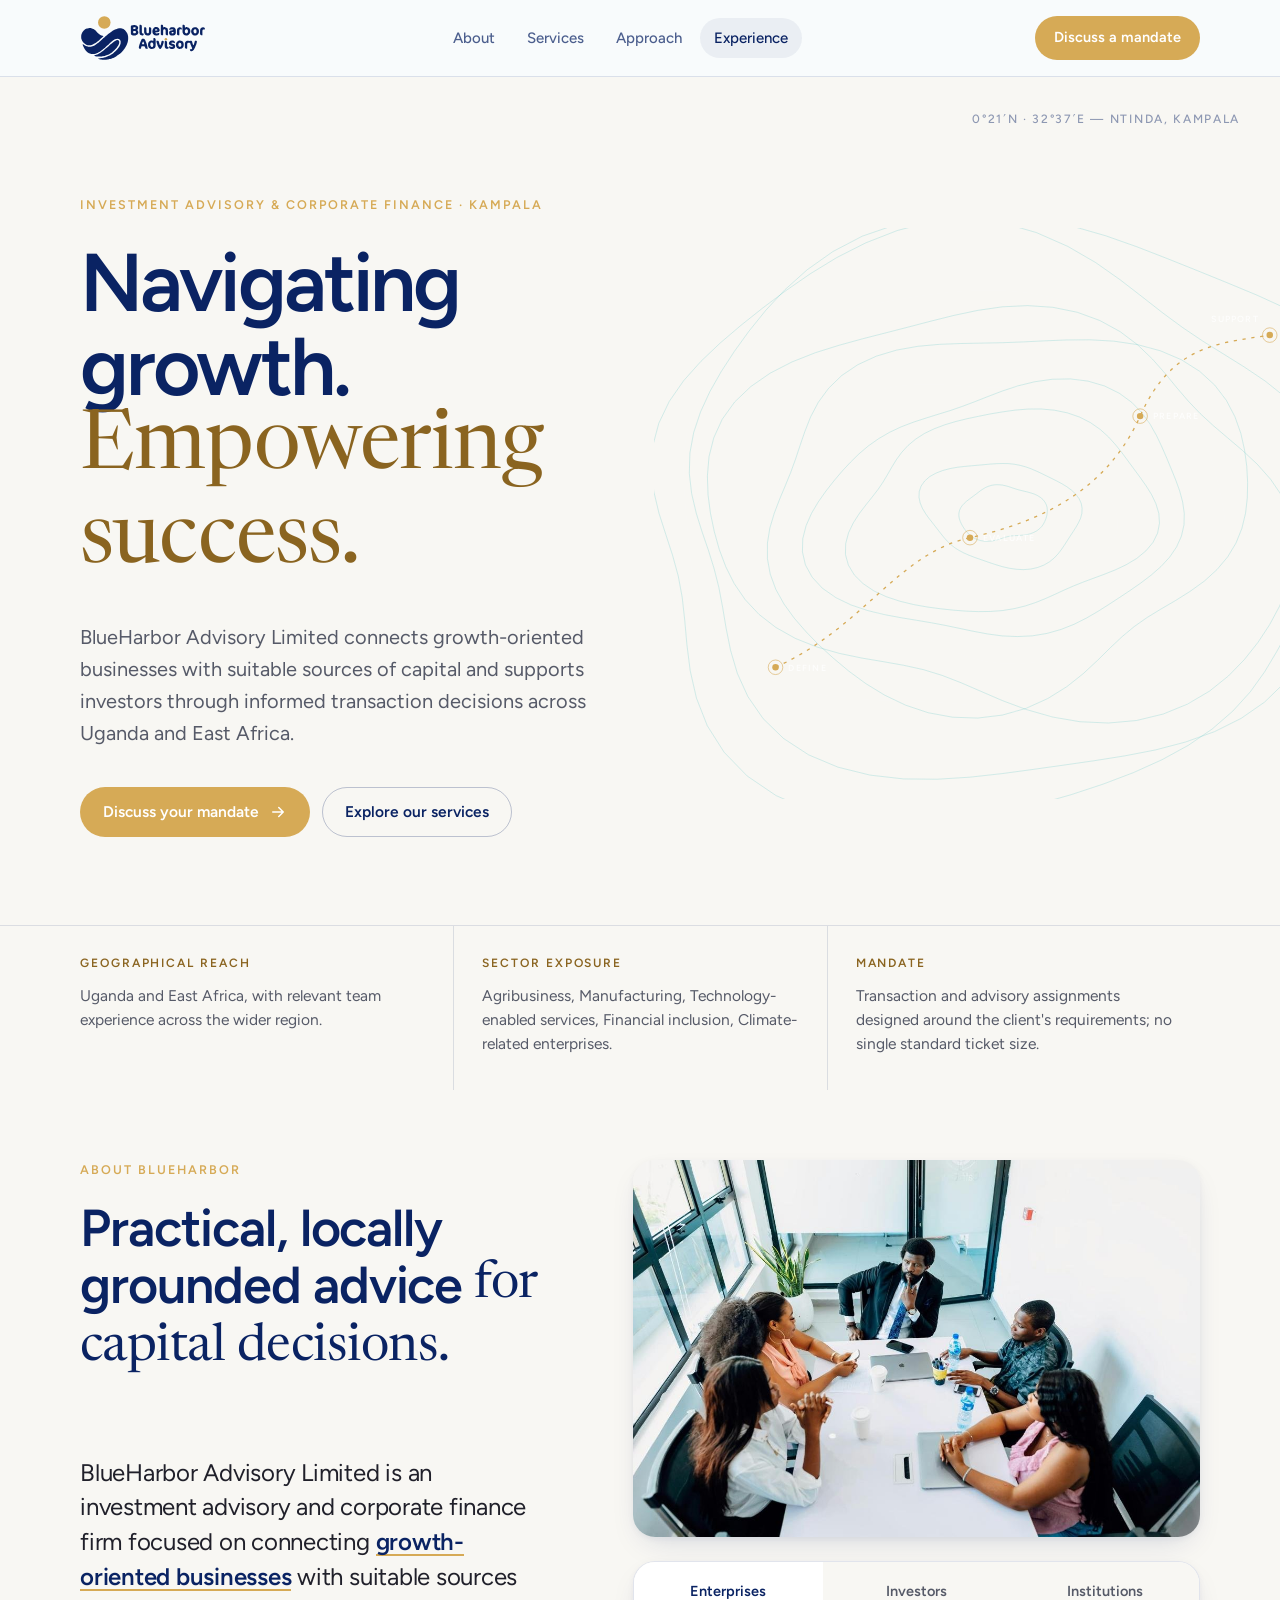
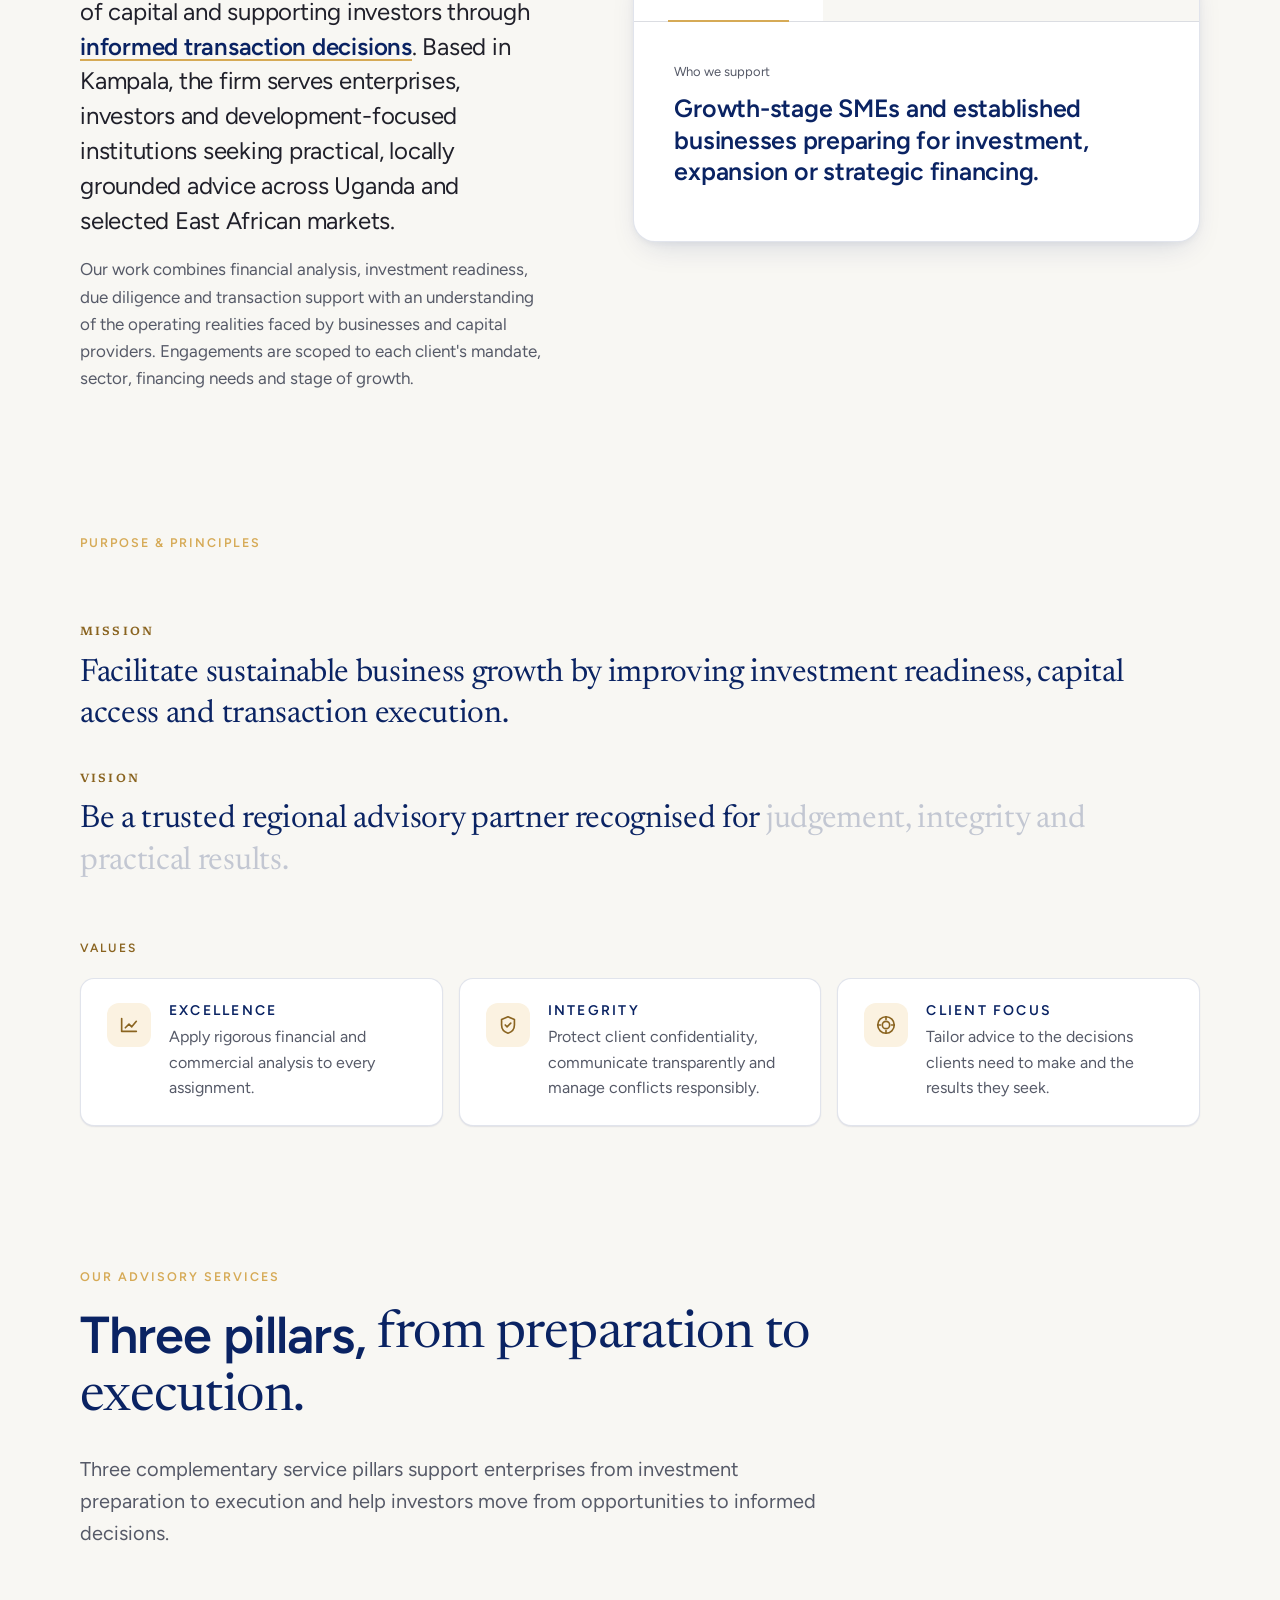
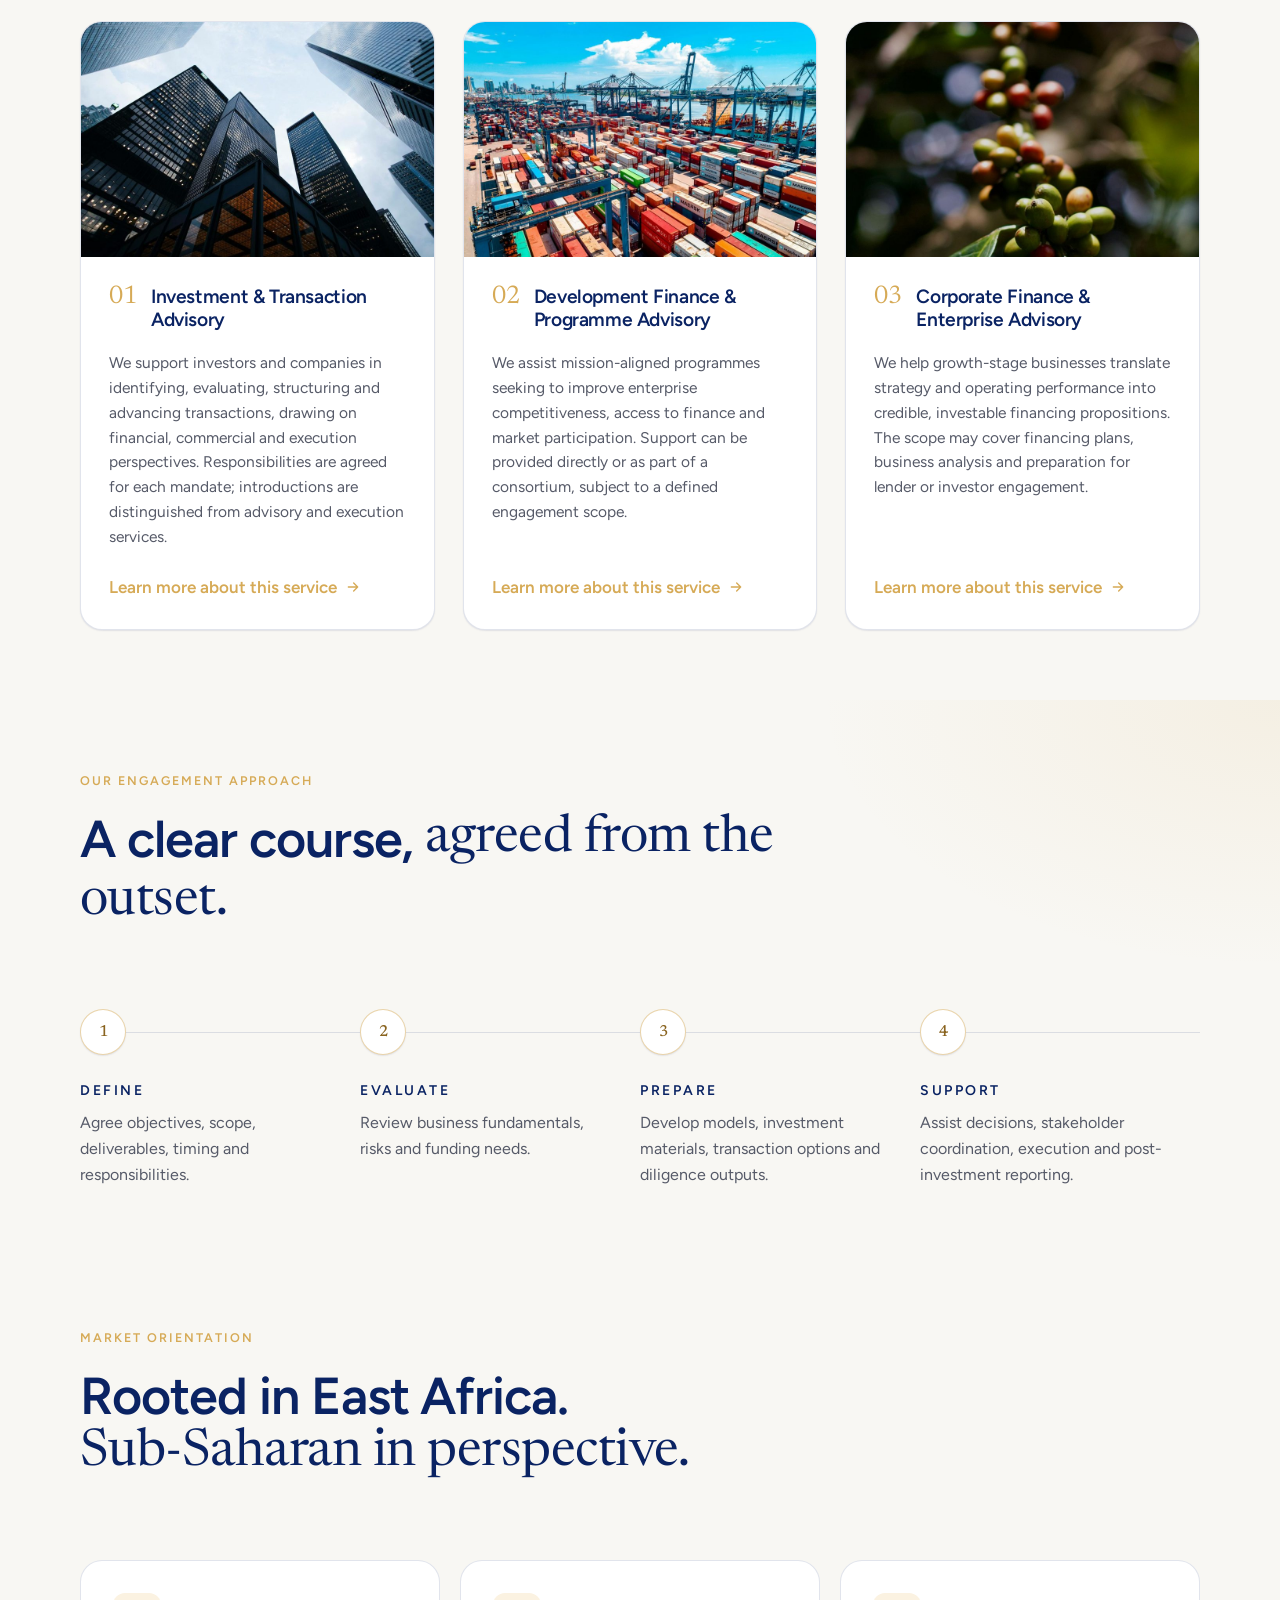
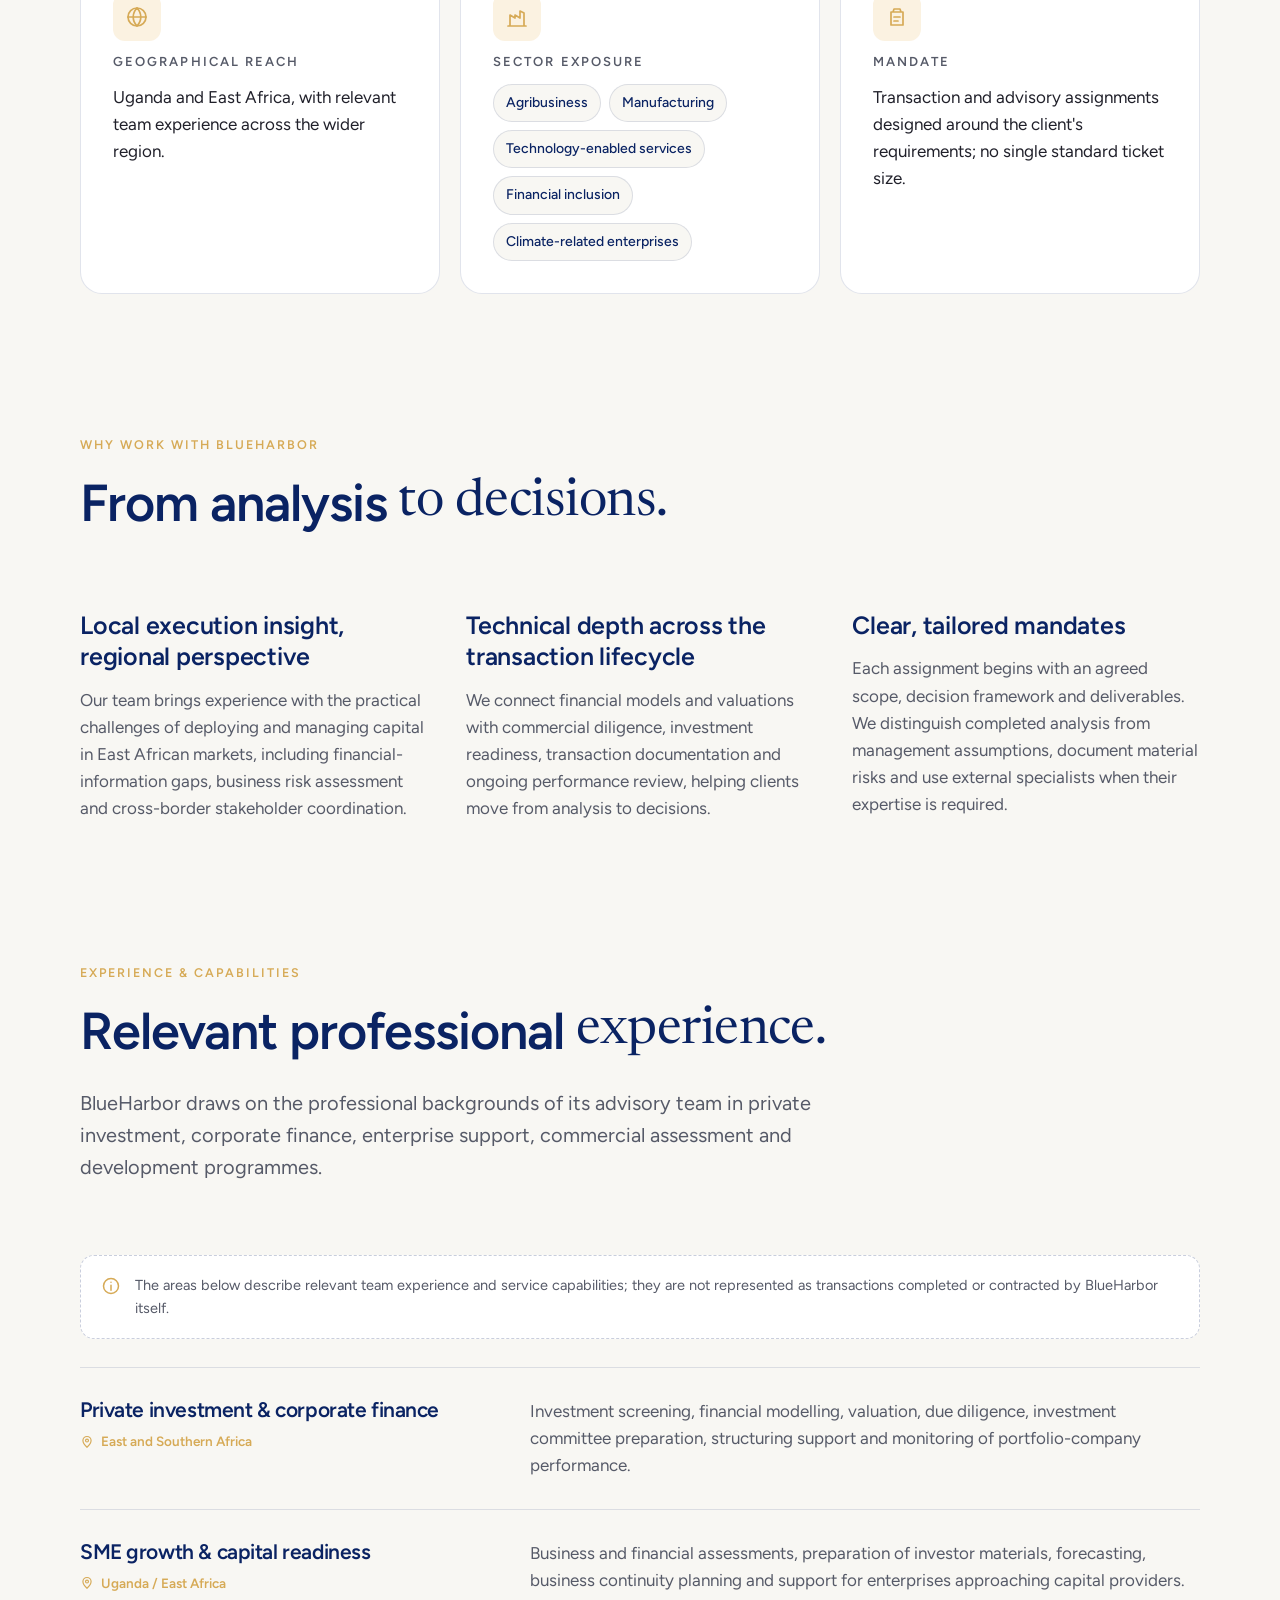
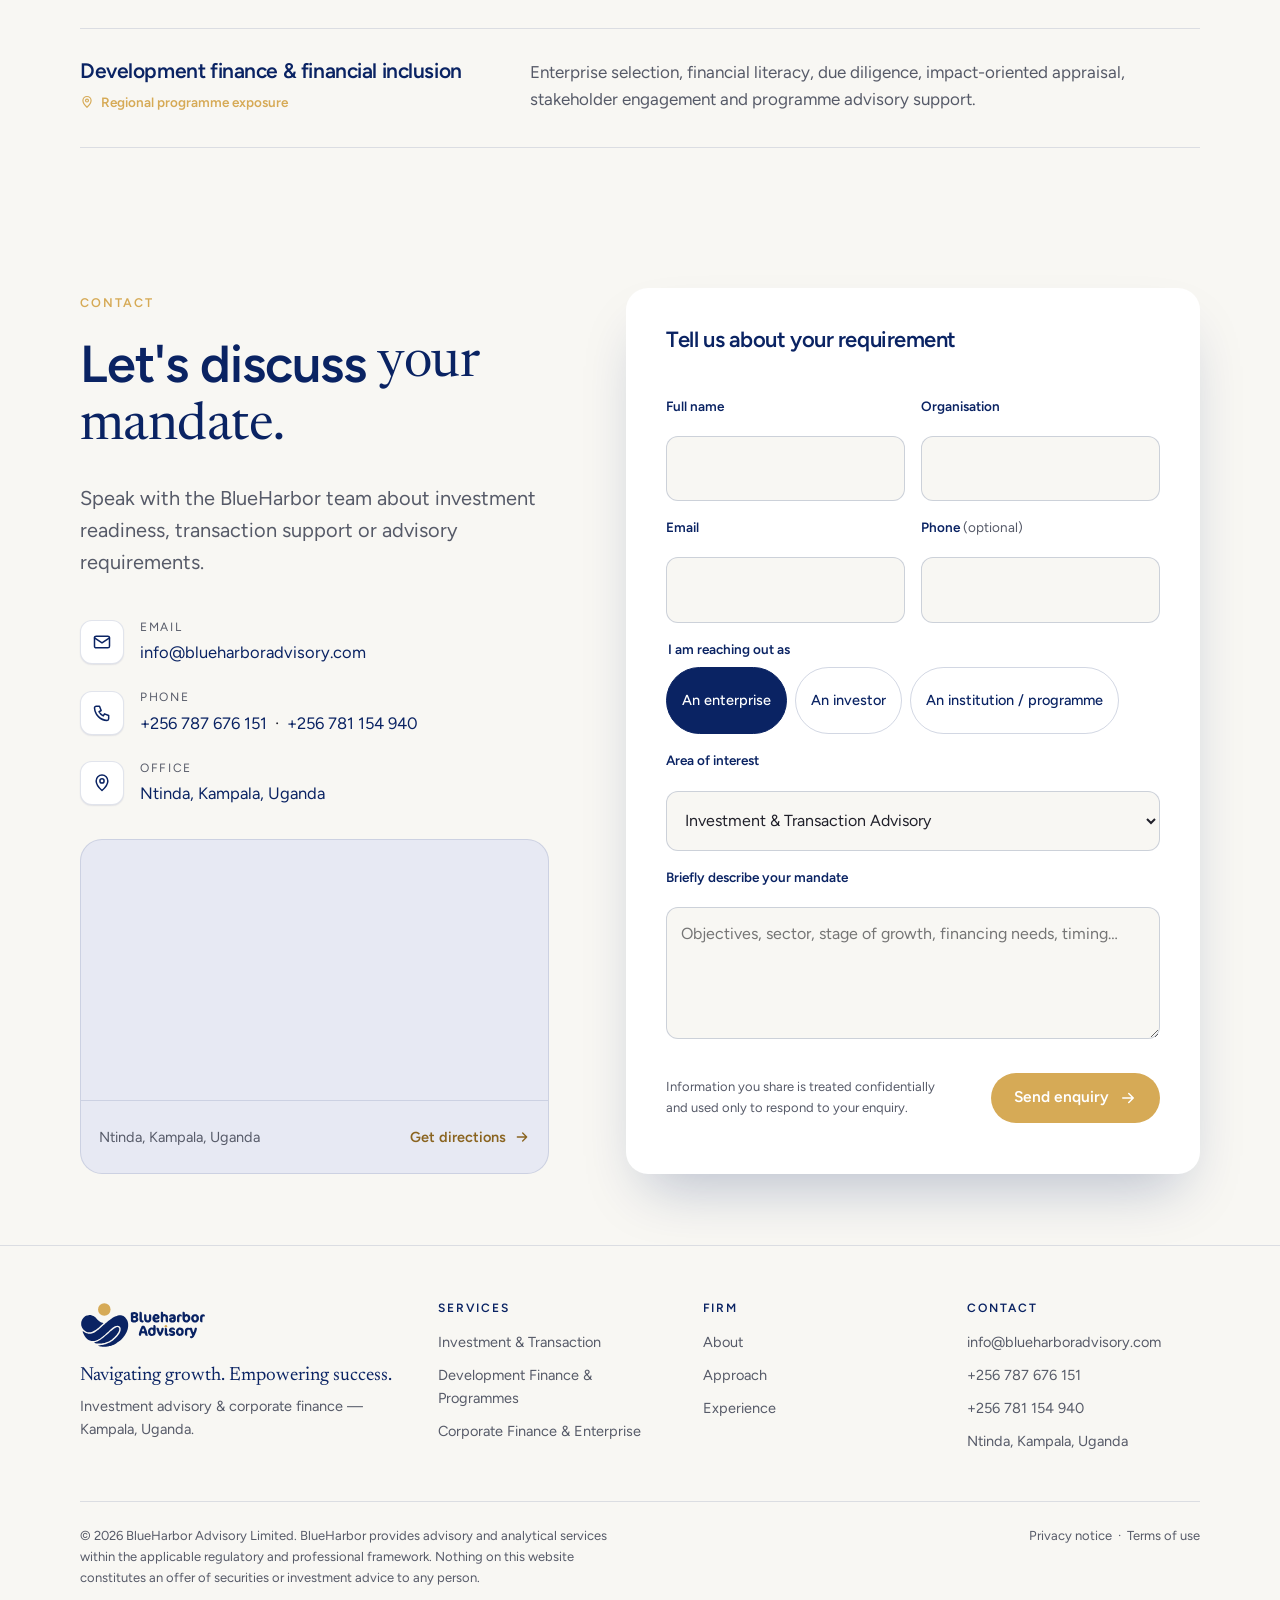
==== commit 00c0f6bb: "Remove the i./ii./iii. numerals from the Why work with BlueHarbor items Co-Authored-By: Claude Sonne" ====
--- a/index.html
+++ b/index.html
@@ -250,7 +250,7 @@
       
     </div>
     <div class="why-grid">
-      <div class="why-item reveal" data-d="0"><span class="idx">i.</span><h3 class="h3">Local execution insight, regional perspective</h3><p>Our team brings experience with the practical challenges of deploying and managing capital in East African markets, including financial-information gaps, business risk assessment and cross-border stakeholder coordination.</p></div><div class="why-item reveal" data-d="1"><span class="idx">ii.</span><h3 class="h3">Technical depth across the transaction lifecycle</h3><p>We connect financial models and valuations with commercial diligence, investment readiness, transaction documentation and ongoing performance review, helping clients move from analysis to decisions.</p></div><div class="why-item reveal" data-d="2"><span class="idx">iii.</span><h3 class="h3">Clear, tailored mandates</h3><p>Each assignment begins with an agreed scope, decision framework and deliverables. We distinguish completed analysis from management assumptions, document material risks and use external specialists when their expertise is required.</p></div>
+      <div class="why-item reveal" data-d="0"><h3 class="h3">Local execution insight, regional perspective</h3><p>Our team brings experience with the practical challenges of deploying and managing capital in East African markets, including financial-information gaps, business risk assessment and cross-border stakeholder coordination.</p></div><div class="why-item reveal" data-d="1"><h3 class="h3">Technical depth across the transaction lifecycle</h3><p>We connect financial models and valuations with commercial diligence, investment readiness, transaction documentation and ongoing performance review, helping clients move from analysis to decisions.</p></div><div class="why-item reveal" data-d="2"><h3 class="h3">Clear, tailored mandates</h3><p>Each assignment begins with an agreed scope, decision framework and deliverables. We distinguish completed analysis from management assumptions, document material risks and use external specialists when their expertise is required.</p></div>
     </div>
   </div>
 </section>
--- a/css/styles.css
+++ b/css/styles.css
@@ -238,8 +238,7 @@
 
 /* ================= WHY ================= */
 .why-grid{display:grid;grid-template-columns:repeat(3,1fr);gap:clamp(20px,3vw,40px)}
-.why-item{padding-top:6px}
-.why-item .idx{font:400 15px var(--font-serif);color:var(--teal);margin-bottom:16px;display:block}
+.why-item{padding-top:0}
 .why-item h3{margin-bottom:14px}
 .why-item p{color:var(--slate)}
 @media (max-width:900px){.why-grid{grid-template-columns:1fr}}
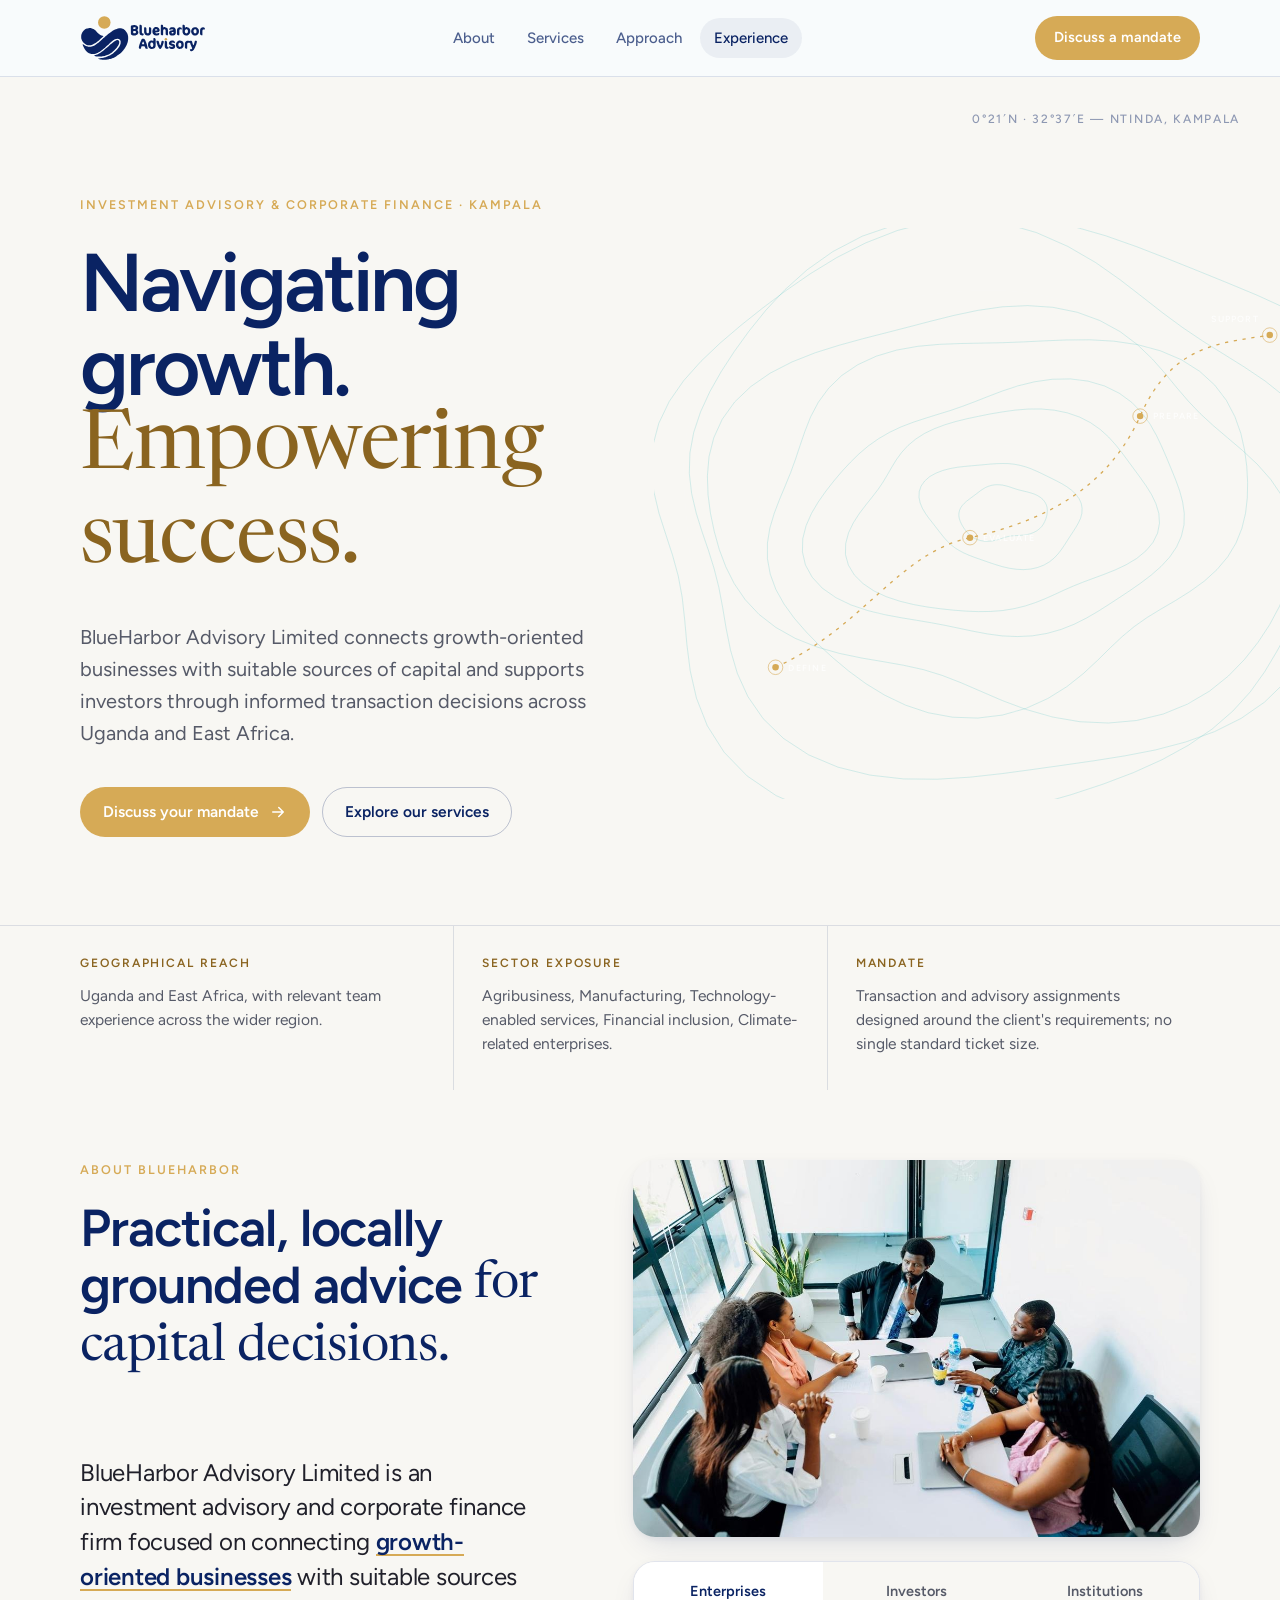
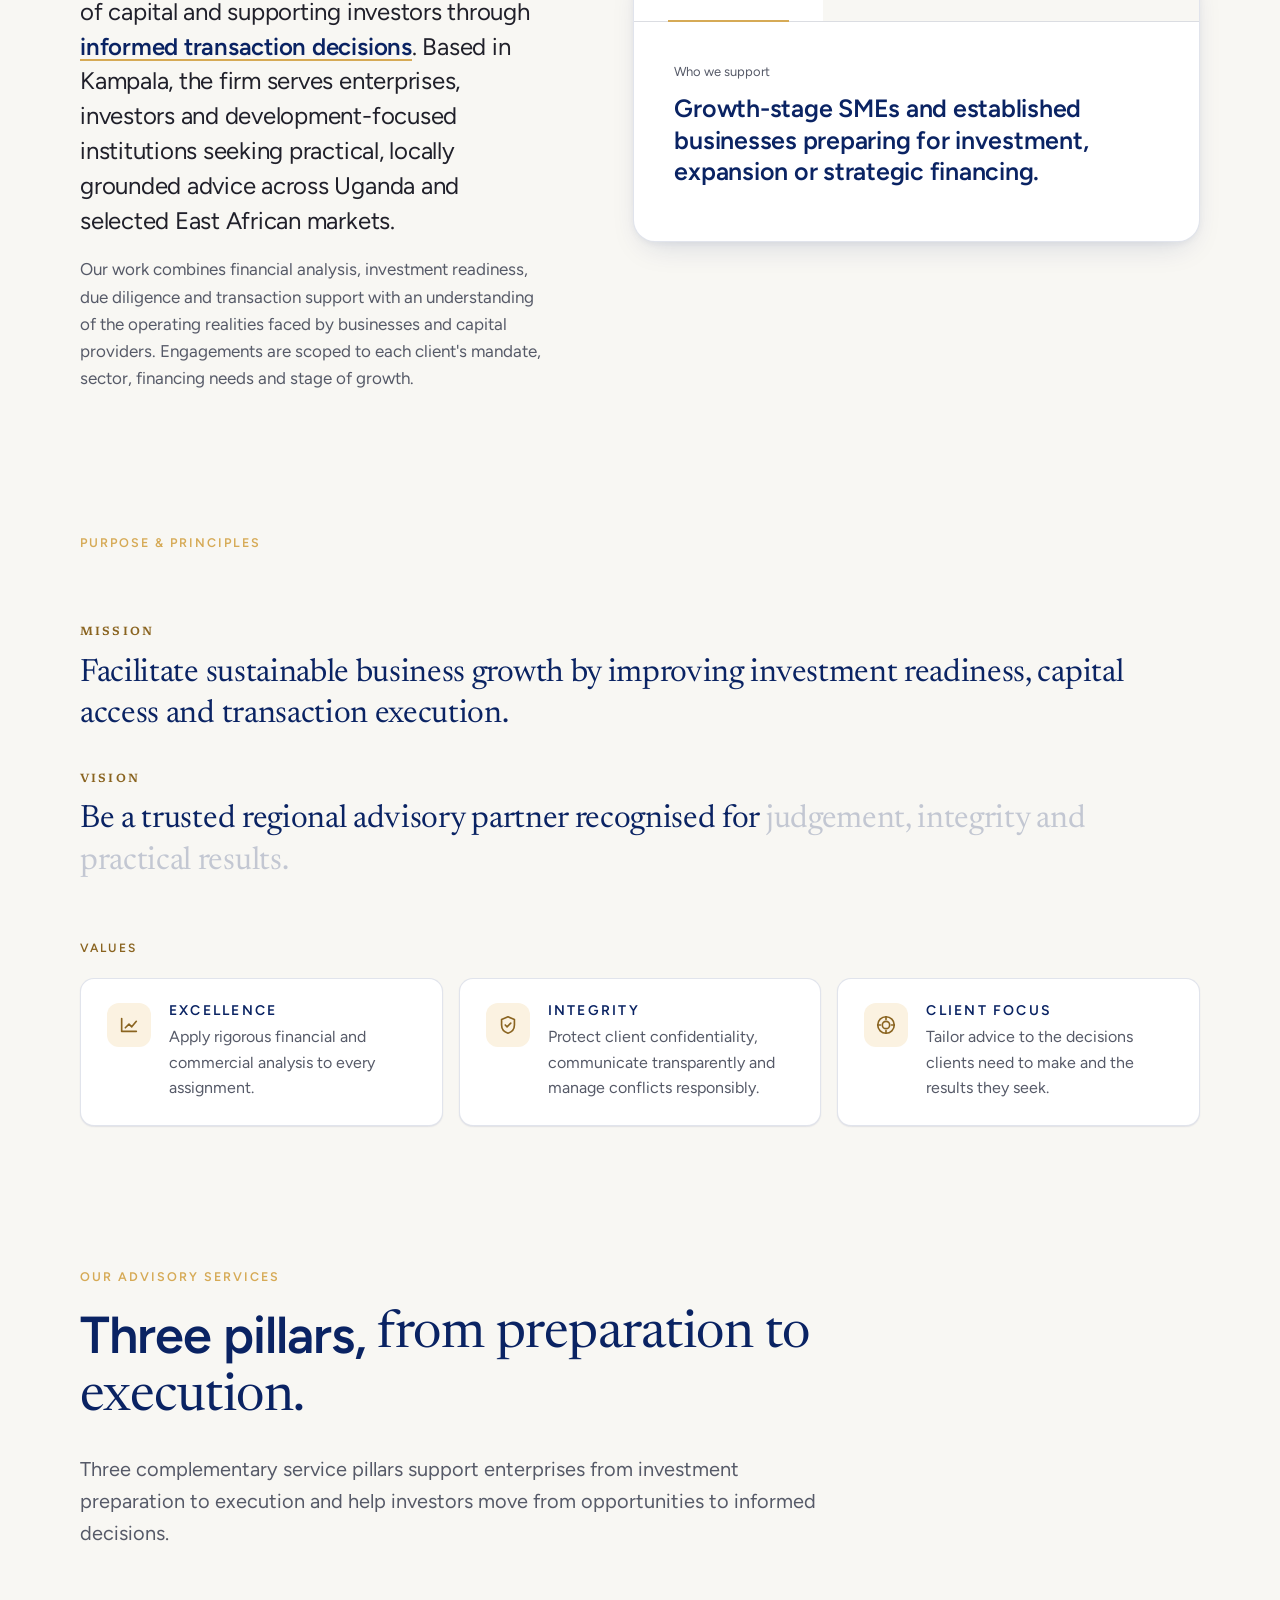
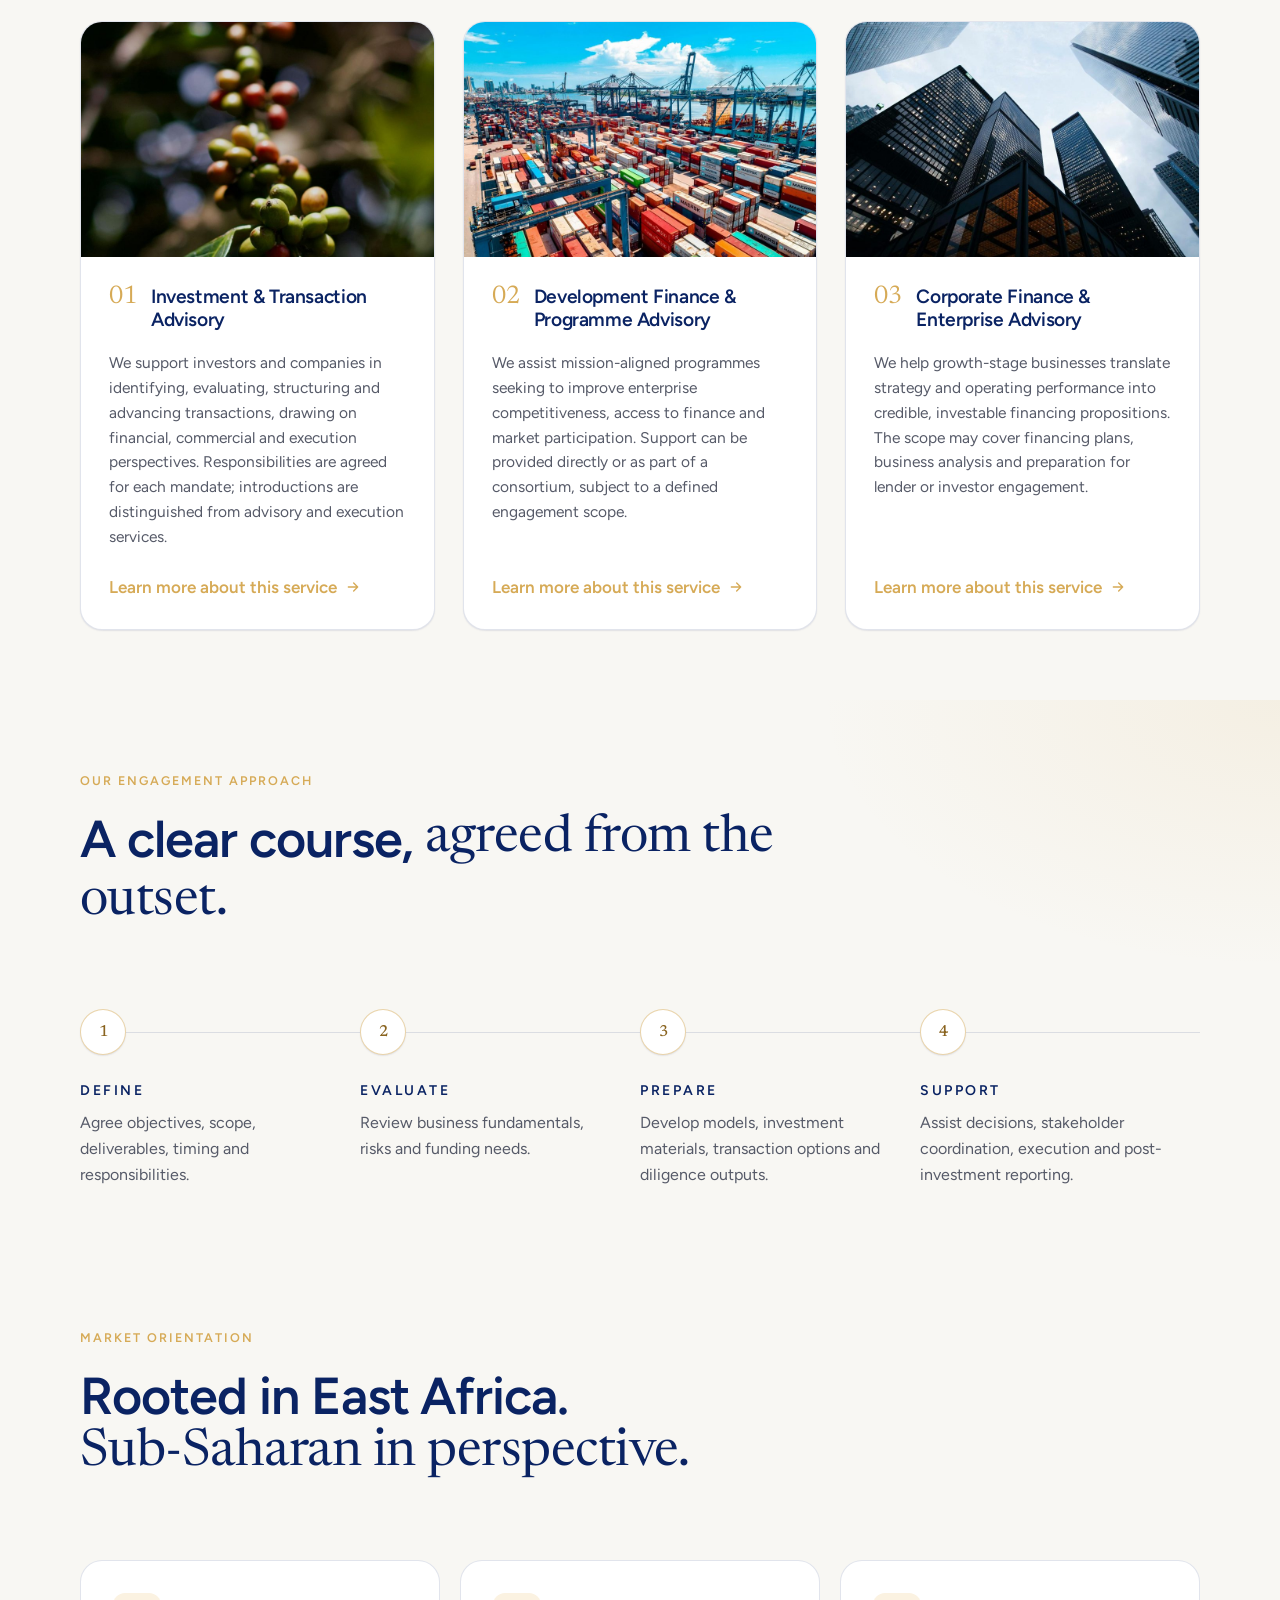
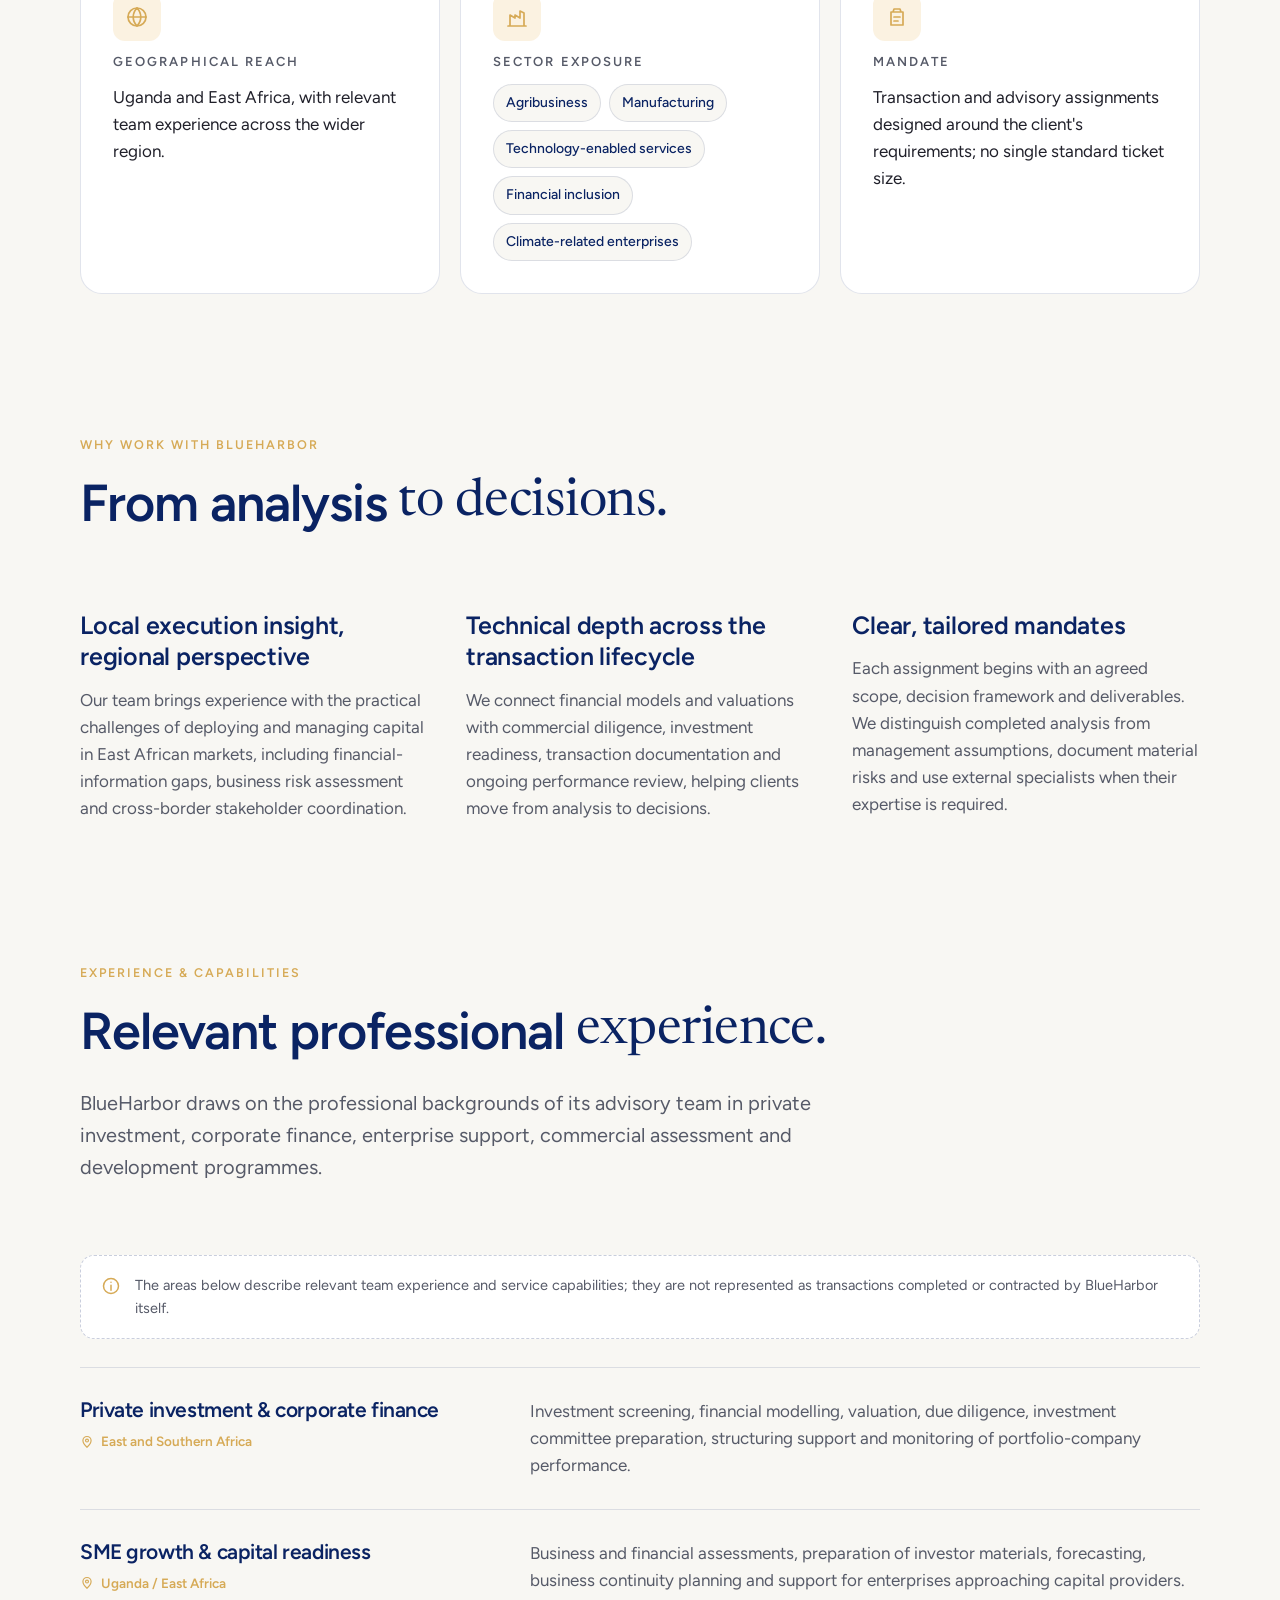
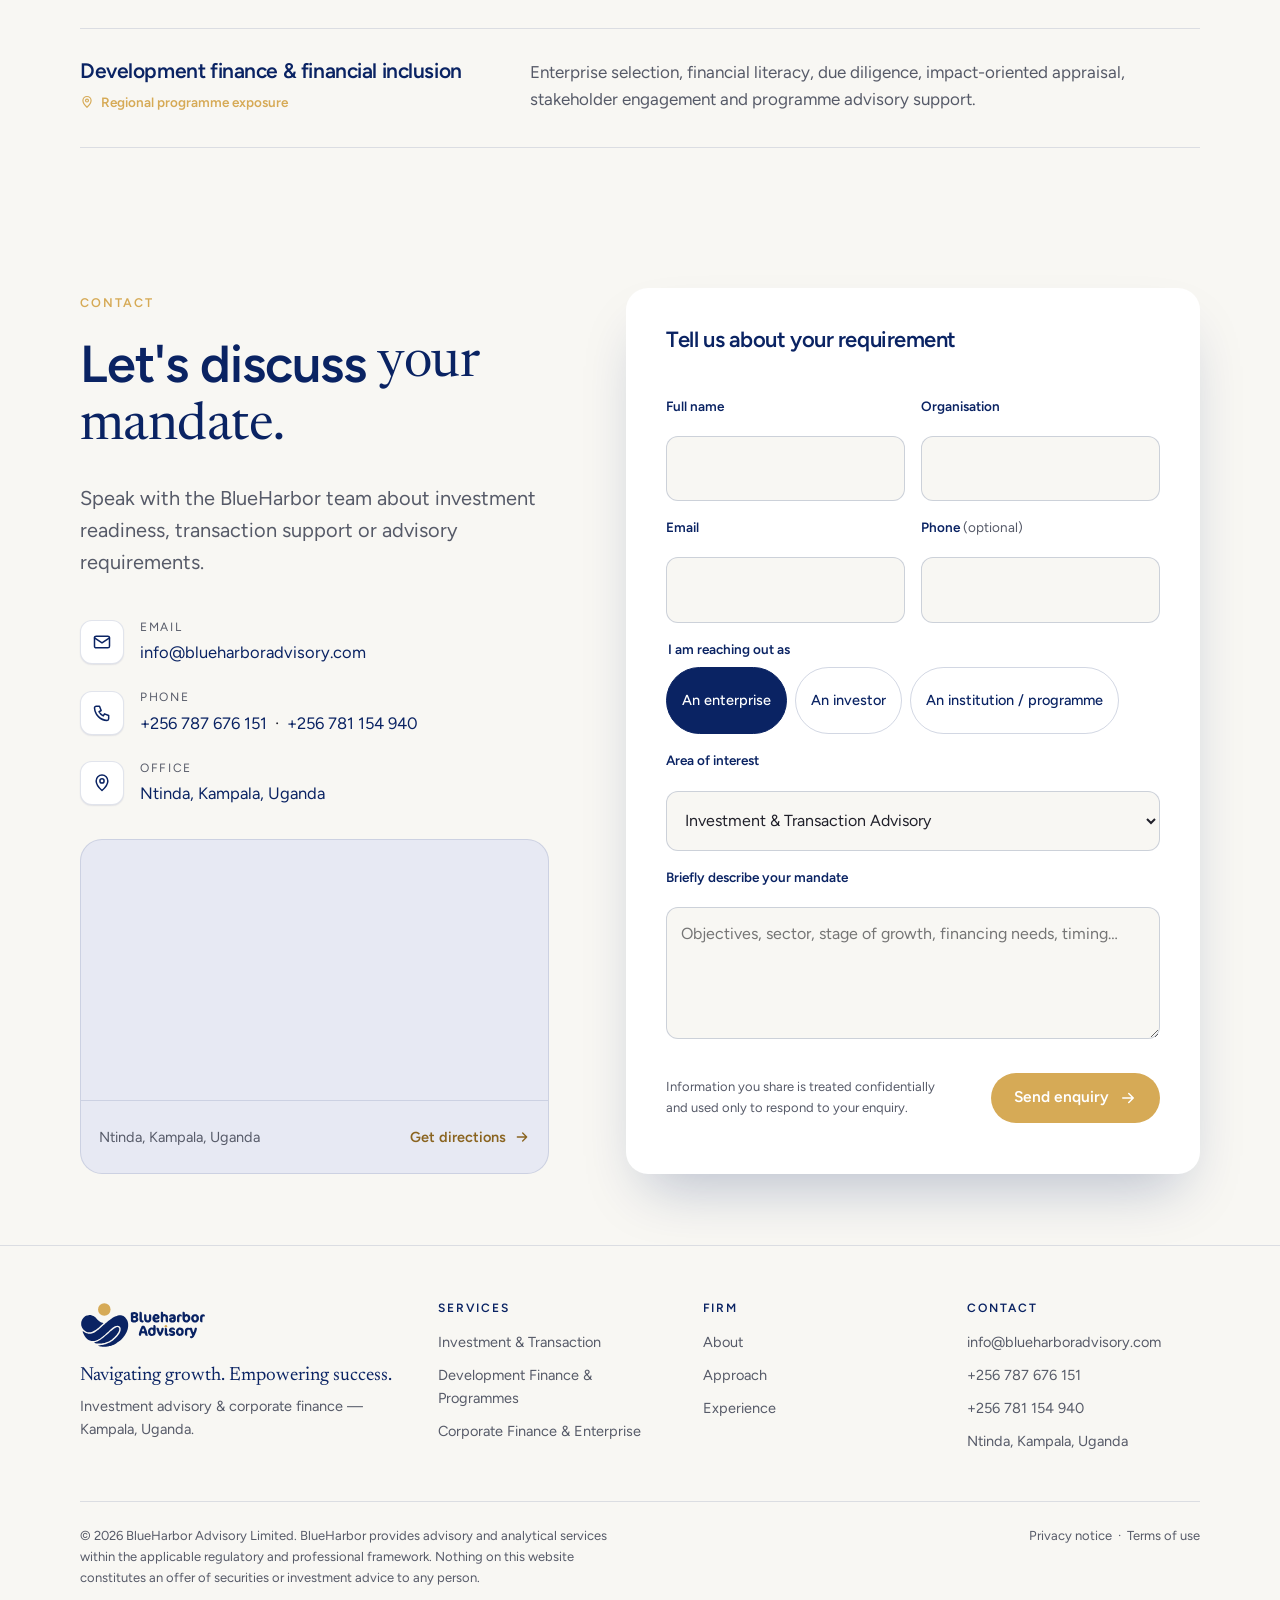
==== commit fed61c46: "Send contact-form enquiries by email via a Vercel function Adds api/contact.js (Resend, no dependenc" ====
--- a/index.html
+++ b/index.html
@@ -288,8 +288,9 @@
     </div>
 
     <form class="form reveal" data-reveal="right" id="contactForm" novalidate
-      data-access-key="YOUR_WEB3FORMS_ACCESS_KEY" data-mailto="info@blueharboradvisory.com">
+      data-mailto="info@blueharboradvisory.com">
       <h3>Tell us about your requirement</h3>
+      <input type="text" name="website" tabindex="-1" autocomplete="off" aria-hidden="true" style="position:absolute;left:-9999px;width:1px;height:1px;opacity:0">
       <div class="field"><label for="f-name">Full name</label><input id="f-name" name="name" autocomplete="name" required><span class="err">Please enter your name.</span></div>
       <div class="field"><label for="f-org">Organisation</label><input id="f-org" name="organisation" autocomplete="organization"></div>
       <div class="field"><label for="f-email">Email</label><input id="f-email" name="email" type="email" autocomplete="email" required><span class="err">Please enter a valid email.</span></div>
